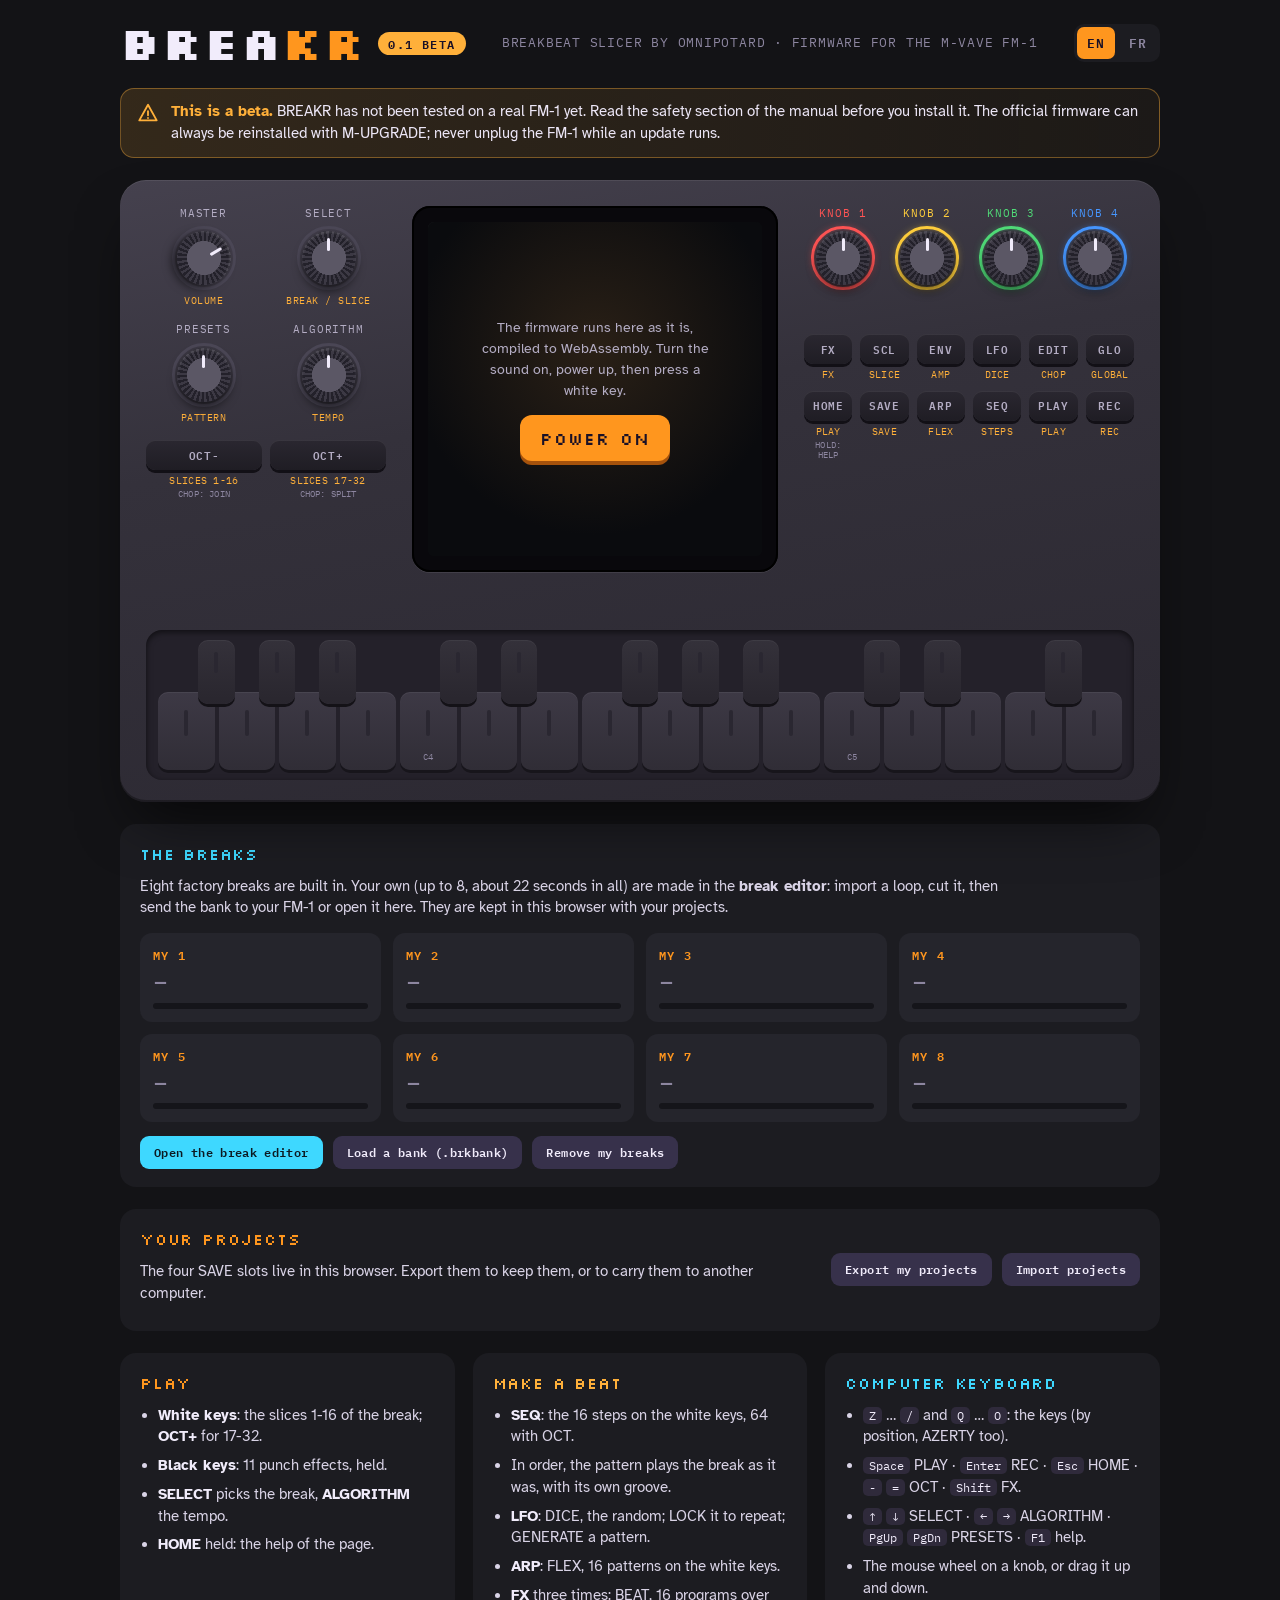
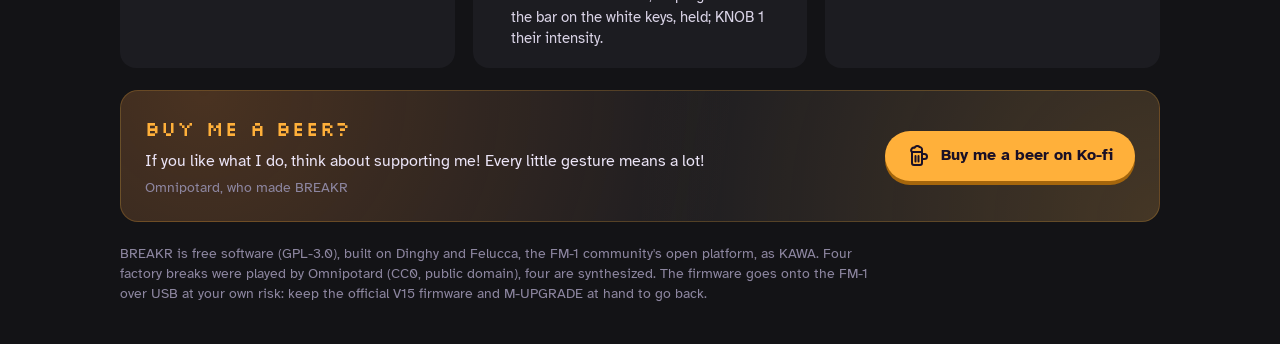
==== emulator/index.html @ f188e691 "FX: a third page, BEAT (K-GLITCH's BEAT bank) in place of WRECK The 16 programs over the bar of K-GL" ====
<!doctype html>
<html lang="en">
<meta charset="utf-8">
<meta name="viewport" content="width=device-width, initial-scale=1">
<title>BREAKR Emulator</title>
<meta name="description" content="BREAKR by Omnipotard: a breakbeat slicer firmware for the M-VAVE FM-1, running in the browser.">
<meta name="theme-color" content="#131316">
<meta name="color-scheme" content="dark">
<link rel="icon" href="data:image/svg+xml,%3Csvg xmlns='http://www.w3.org/2000/svg' viewBox='0 0 32 32'%3E%3Crect width='32' height='32' rx='8' fill='%2334313b'/%3E%3Crect x='5' y='7' width='22' height='12' rx='2' fill='%230a0b0e'/%3E%3Cpath d='M7 13h2l1-4 2 8 1-6 2 4 1-2h2l1-3 2 6 1-3h2' fill='none' stroke='%23ff8a1e' stroke-width='1.6'/%3E%3Ccircle cx='10' cy='25' r='2.4' fill='%23FF5454'/%3E%3Ccircle cx='16' cy='25' r='2.4' fill='%23FFCE3C'/%3E%3Ccircle cx='22' cy='25' r='2.4' fill='%2350DC78'/%3E%3C/svg%3E">
<link rel="preconnect" href="https://fonts.googleapis.com">
<link rel="preconnect" href="https://fonts.gstatic.com" crossorigin>
<link rel="stylesheet" href="https://fonts.googleapis.com/css2?family=Silkscreen:wght@400;700&family=Atkinson+Hyperlegible:wght@400;700&family=IBM+Plex+Mono:wght@500;600&display=swap">
<style>
/* Layout: the FM-1 lies on a dark desk; its panel is laid out as the real one (left knobs, screen,
   right knobs and buttons, the keybed below) and restacks on a phone, the screen first. One dark look.
   Below it: the breaks, the saved projects, the guide, a word from the author. */
:root {
  --desk: #131316;
  --desk-2: #1c1c21;
  --desk-3: #25252c;
  --body: #34313b;
  --body-hi: #45414e;
  --bezel: #09080c;
  --label: #b4adc4;
  --ink: #f1ecfb;
  --muted: #8d86a0;
  --text-2: #d9d3e6;
  --hot: #ff8a1e;
  --amber: #ffb03a;
  --cyan: #3ed8ff;
  --green: #7ef0a8;
  --led-off: #2a2731;
  --k1: #FF5C5C;
  --k2: #FFCC40;
  --k3: #5CE274;
  --k4: #54A4FF;
  --display: "Silkscreen", "Courier New", monospace;
  --text: "Atkinson Hyperlegible", "Segoe UI", system-ui, sans-serif;
  --mono: "IBM Plex Mono", ui-monospace, "SFMono-Regular", Menlo, monospace;
  color-scheme: dark;
}
* { box-sizing: border-box; }
[hidden] { display: none !important; }
html, body { background: var(--desk); color: var(--ink); }
body { margin: 0; font-family: var(--text); font-size: 15px; line-height: 1.5; padding-inline: 16px; padding-block: 20px 40px; overflow-x: hidden; }
.wrap { max-width: 1040px; margin: 0 auto; display: flex; flex-direction: column; gap: 22px; }
.vh { position: absolute !important; width: 1px; height: 1px; padding: 0; margin: -1px; overflow: hidden; clip: rect(0 0 0 0); clip-path: inset(50%); white-space: nowrap; border: 0; }
a { color: var(--cyan); }
a:focus-visible, button:focus-visible, select:focus-visible { outline: 2px solid var(--cyan); outline-offset: 2px; }

/* ---- the header, the beta */
header.top { display: flex; flex-wrap: wrap; align-items: center; justify-content: space-between; gap: 8px 18px; }
.brand { display: flex; align-items: center; gap: 12px; flex-wrap: wrap; }
h1 { font-family: var(--display); font-weight: 700; font-size: clamp(30px, 6vw, 46px); letter-spacing: 0.04em; margin: 0; line-height: 1; color: var(--ink); }
h1 span { color: var(--hot); }
.beta { font-family: var(--mono); font-weight: 600; font-size: 12px; letter-spacing: 0.12em; line-height: 1; color: #1a1026; background: var(--amber); border-radius: 999px; padding: 6px 10px 5px; white-space: nowrap; }
.tag { font-family: var(--mono); font-size: 13px; color: var(--muted); letter-spacing: 0.06em; text-transform: uppercase; }
.langs { display: flex; gap: 4px; background: var(--desk-2); border-radius: 10px; padding: 3px; }
.langs button { appearance: none; border: 0; background: none; color: var(--muted); font-family: var(--mono); font-weight: 600; font-size: 13px; letter-spacing: 0.08em; padding: 5px 10px; border-radius: 7px; cursor: pointer; }
.langs button[aria-pressed="true"] { background: var(--hot); color: #1a1026; }
.note { display: flex; gap: 12px; align-items: flex-start; margin: 0; padding: 12px 16px; border-radius: 14px; color: #ece6f6; font-size: 14.5px;
  background: linear-gradient(90deg, rgba(255,176,58,.14), rgba(255,176,58,.04)); border: 1px solid rgba(255,176,58,.38); }
.note svg { flex: none; width: 22px; height: 22px; color: var(--amber); margin-top: 1px; }
.note b { color: var(--amber); }

/* ---- the device */
.device {
  position: relative;
  background: linear-gradient(170deg, var(--body-hi), var(--body) 38%, #2b2831);
  border-radius: 26px;
  padding: 26px 26px 22px;
  box-shadow: 0 30px 60px -20px rgba(0,0,0,.7), inset 0 1px 0 rgba(255,255,255,.08), inset 0 -2px 0 rgba(0,0,0,.35);
  display: grid;
  grid-template-columns: 240px minmax(0, 1fr) 330px;
  grid-template-areas: "left screen right" "keys keys keys";
  gap: 22px 26px;
  user-select: none;
  -webkit-user-select: none;
  touch-action: manipulation;
}
.zone-left { grid-area: left; display: flex; flex-direction: column; gap: 16px; }
.zone-screen { grid-area: screen; display: flex; flex-direction: column; align-items: center; gap: 10px; min-width: 0; }
.zone-right { grid-area: right; display: flex; flex-direction: column; gap: 14px; min-width: 0; }
.zone-keys { grid-area: keys; }
.knobs { display: grid; grid-template-columns: repeat(2, minmax(0, 1fr)); gap: 14px 10px; }
.knobs.row { grid-template-columns: repeat(4, minmax(0, 1fr)); gap: 10px 6px; }
.knob { --ring: #4b4756; display: flex; flex-direction: column; align-items: center; gap: 5px; cursor: ns-resize; touch-action: none; min-width: 0; border-radius: 12px; }
.knob .lbl { font-family: var(--mono); font-size: 10.5px; letter-spacing: 0.08em; color: var(--label); text-transform: uppercase; white-space: nowrap; }
.knob .fn { font-family: var(--mono); font-size: 10px; color: var(--amber); letter-spacing: 0.05em; min-height: 1.25em; text-align: center; line-height: 1.25; }
.knob .fn.live { color: var(--ring); min-height: 2.5em; max-width: 100%; white-space: pre-line; overflow-wrap: anywhere; font-weight: 600; }
.ring { width: 64px; height: 64px; border-radius: 50%; display: grid; place-items: center; border: 3px solid var(--ring); transition: box-shadow .15s, border-color .15s; }
.knob.col .ring { box-shadow: 0 0 10px -4px var(--ring), inset 0 0 6px -3px var(--ring); }
.knob.col .lbl { color: var(--ring); }
.knob.hot .ring { box-shadow: 0 0 18px 0 var(--ring), inset 0 0 8px -2px var(--ring); }
.cap {
  --a: 0deg;
  width: 54px; height: 54px; border-radius: 50%;
  background:
    radial-gradient(circle at 50% 50%, #5b5765 0 44%, transparent 45%),
    repeating-conic-gradient(from 0deg, #23212a 0 6deg, #3c3944 6deg 12deg);
  box-shadow: 0 6px 10px rgba(0,0,0,.55), inset 0 2px 2px rgba(255,255,255,.12);
  position: relative;
  transform: rotate(var(--a));
  transition: transform .06s linear;
}
.cap::after { content: ""; position: absolute; left: 50%; top: 7px; width: 3px; height: 13px; margin-left: -1.5px; border-radius: 2px; background: var(--ink); }
.knob:focus-visible { outline: none; }
.knob:focus-visible .ring { outline: 2px solid var(--cyan); outline-offset: 3px; }
.btn:focus-visible, .key:focus-visible { outline: 2px solid var(--cyan); outline-offset: 3px; }

.btns { display: grid; grid-template-columns: repeat(6, minmax(0, 1fr)); gap: 10px 8px; align-items: start; }
.oct { display: grid; grid-template-columns: repeat(2, 1fr); gap: 8px; }
.btn {
  appearance: none; border: 0; cursor: pointer; color: var(--label); border-radius: 9px;
  display: flex; flex-direction: column; align-items: center; gap: 3px; padding: 0; background: none;
  font: inherit; min-width: 0;
}
.btn .face {
  width: 100%; height: 30px; border-radius: 9px;
  background: linear-gradient(180deg, #2a2730, #1f1d24);
  box-shadow: 0 3px 0 #121016, inset 0 1px 0 rgba(255,255,255,.07);
  display: grid; place-items: center;
  font-family: var(--mono); font-weight: 600; font-size: 11px; letter-spacing: 0.06em; color: var(--label);
  transition: transform .04s, box-shadow .04s, background .12s, color .12s;
}
.btn .fn { font-family: var(--mono); font-size: 9.5px; color: var(--amber); letter-spacing: 0.03em; text-align: center; line-height: 1.2; margin-top: 2px; }
.btn .alt { font-family: var(--mono); font-size: 8.5px; color: var(--muted); letter-spacing: 0.02em; text-align: center; line-height: 1.15; }
.btn.on .face { box-shadow: 0 3px 0 #121016, 0 0 14px -2px var(--glow, var(--hot)), inset 0 0 0 1px var(--glow, var(--hot)); color: var(--ink); }
.btn.dim .face { color: #d6d0e3; box-shadow: 0 3px 0 #121016, inset 0 0 0 1px rgba(255,138,30,.28); }
.btn.down .face { transform: translateY(2px); box-shadow: 0 1px 0 #121016; }
.btn[data-id="12"] { --glow: #60ff96; }
.btn[data-id="13"] { --glow: #ff4060; }

.bezel {
  background: var(--bezel); border-radius: 18px; padding: 16px;
  box-shadow: inset 0 0 0 2px #000, 0 1px 0 rgba(255,255,255,.08);
  width: min(100%, 392px);
  position: relative;
}
.glass { position: relative; aspect-ratio: 1; width: 100%; border-radius: 6px; overflow: hidden; background: #0a0b0e; }
.glass canvas { width: 100%; height: 100%; display: block; image-rendering: pixelated; }
.glass::after { content: ""; position: absolute; inset: 0; pointer-events: none;
  background: linear-gradient(135deg, rgba(255,255,255,.07), transparent 40%), repeating-linear-gradient(0deg, rgba(0,0,0,.08) 0 1px, transparent 1px 3px); }
.power {
  position: absolute; inset: 16px; border-radius: 6px; display: grid; place-items: center; align-content: center; gap: 14px;
  background: radial-gradient(circle at 50% 38%, #2a2016, #0a0b0e 70%); text-align: center; padding: 18px;
}
.power p { margin: 0; color: var(--label); font-size: 14px; max-width: 26ch; }
.power button {
  font-family: var(--display); font-size: 17px; letter-spacing: 0.06em; color: #1a1026; background: var(--hot);
  border: 0; border-radius: 12px; padding: 12px 20px; cursor: pointer; box-shadow: 0 4px 0 #a5520c;
}
.power button:active { transform: translateY(2px); box-shadow: 0 2px 0 #a5520c; }
.power button:disabled { opacity: .7; cursor: progress; }
.power .err { color: var(--amber); font-size: 13px; }
.scrinfo { width: min(100%, 392px); display: flex; justify-content: space-between; align-items: center; gap: 10px; font-family: var(--mono); font-size: 12px; letter-spacing: 0.08em; color: var(--muted); min-height: 26px; }
.scrinfo .pg { --acc: var(--hot); color: var(--ink); background: #1f1b27; border-radius: 8px; padding: 3px 10px; border-left: 3px solid var(--acc); font-weight: 600; white-space: nowrap; }
.scrinfo .pg:empty { visibility: hidden; }
.scrinfo .trk { white-space: nowrap; overflow: hidden; text-overflow: ellipsis; }

/* the keybed: 16 white keys, 11 black, F3 to G5 */
.keybed { position: relative; height: 150px; background: #24212a; border-radius: 16px; padding: 10px; box-shadow: inset 0 2px 6px rgba(0,0,0,.6); }
.keys { position: relative; height: 100%; }
.key { position: absolute; bottom: 0; border-radius: 10px; cursor: pointer; touch-action: none; display: flex; justify-content: center; }
.key.w { top: 52px; background: linear-gradient(180deg, #3d3945, #302d36); box-shadow: 0 3px 0 #17151b, inset 0 1px 0 rgba(255,255,255,.06); }
.key.b { top: 0; height: 64px; background: linear-gradient(180deg, #34313a, #29262e); box-shadow: 0 3px 0 #141217, inset 0 1px 0 rgba(255,255,255,.05); z-index: 2; }
.key::before { content: ""; position: absolute; top: 12px; width: 4px; height: 34%; border-radius: 3px; background: var(--led-off); transition: background .08s, box-shadow .08s; }
.key.w::before { top: 18px; }
.key.dim::before { background: #7a4a1e; }
.key.on::before { background: var(--hot); box-shadow: 0 0 10px var(--hot); }
.key.down { filter: brightness(1.25); transform: translateY(2px); }
.key .kn { position: absolute; bottom: 6px; font-family: var(--mono); font-size: 9px; color: var(--muted); }

/* ---- panels: the breaks, the projects */
.panel { background: var(--desk-2); border-radius: 16px; padding: 18px 20px; min-width: 0; }
.panel h2, .guide h2 { font-family: var(--display); font-size: 16px; letter-spacing: 0.05em; margin: 0 0 10px; font-weight: 400; }
.panel p { margin: 0 0 8px; color: var(--text-2); font-size: 14.5px; max-width: 86ch; }
.breaks h2 { color: var(--cyan); }
.slots { list-style: none; margin: 14px 0 0; padding: 0; display: grid; grid-template-columns: repeat(4, minmax(0, 1fr)); gap: 12px; }
.slot { position: relative; background: var(--desk-3); border-radius: 12px; padding: 12px; display: flex; flex-direction: column; gap: 8px; min-width: 0; border: 1px dashed transparent; transition: border-color .12s, background .12s; }
body.dragging .slot { border-color: rgba(62,216,255,.45); }
.slot.over { border-color: var(--cyan); background: #262838; }
.slot .shead { display: flex; justify-content: space-between; align-items: baseline; gap: 8px; }
.slot .sid { font-family: var(--mono); font-weight: 600; font-size: 12px; letter-spacing: 0.1em; color: var(--hot); }
.slot .smeta { font-family: var(--mono); font-size: 11px; color: var(--muted); white-space: nowrap; }
.slot .sname { font-family: var(--display); font-size: 15px; letter-spacing: 0.03em; color: var(--ink); overflow-wrap: anywhere; min-height: 1.5em; line-height: 1.5; }
.slot.empty .sname { color: var(--muted); }
.slot .sacts { display: grid; gap: 6px; }
.sbtn { appearance: none; border: 0; cursor: pointer; font: 600 12px/1.25 var(--mono); letter-spacing: 0.03em; color: var(--ink); background: #37314b; border-radius: 9px; padding: 8px 10px; text-align: center; display: block; width: 100%; transition: background .12s; }
.sbtn:hover { background: #443d5d; }
.sbtn.hot { background: var(--cyan); color: #0c1a22; }
.sbtn.hot:hover { background: #6fe3ff; }
.sbtn:disabled { opacity: .42; cursor: default; background: #37314b; color: var(--ink); }
label.sbtn:focus-within { outline: 2px solid var(--cyan); outline-offset: 2px; }
.slot progress { width: 100%; height: 6px; appearance: none; -webkit-appearance: none; border: 0; border-radius: 3px; background: #15111d; overflow: hidden; }
.slot progress::-webkit-progress-bar { background: #15111d; border-radius: 3px; }
.slot progress::-webkit-progress-value { background: var(--cyan); border-radius: 3px; }
.slot progress::-moz-progress-bar { background: var(--cyan); border-radius: 3px; }
.slot .smsg { font-size: 12.5px; color: #cfc8dc; line-height: 1.35; }
.slot .smsg:empty { display: none; }
.smsg.err, .pmsg.err { color: var(--amber); }
.smsg.ok, .pmsg.ok { color: var(--green); }
.midi-pick { margin-top: 12px; display: flex; flex-wrap: wrap; gap: 10px 16px; align-items: end; }
.midi-pick label { display: flex; flex-direction: column; gap: 4px; font-size: 12.5px; color: var(--label); min-width: 0; max-width: 100%; }
select { font: 13px var(--mono); background: var(--desk-3); color: var(--ink); border: 1px solid #4a4458; border-radius: 8px; padding: 6px 8px; max-width: 100%; }
.projects h2 { color: var(--hot); }
.proj { display: flex; flex-wrap: wrap; gap: 12px 22px; align-items: center; justify-content: space-between; }
.proj > div:first-child { flex: 1 1 380px; min-width: 0; }
.proj .acts { display: flex; gap: 10px; flex-wrap: wrap; }
.proj .sbtn { width: auto; padding: 9px 14px; }
.pmsg { font-size: 13px; color: var(--muted); margin: 6px 0 0; }
.pmsg:empty { display: none; }

/* ---- the guide */
.guide { display: grid; grid-template-columns: repeat(3, minmax(0, 1fr)); gap: 18px; }
.guide section { background: var(--desk-2); border-radius: 16px; padding: 18px 20px; min-width: 0; }
.guide h2 { color: var(--hot); }
.guide section:nth-child(2) h2 { color: var(--amber); }
.guide section:nth-child(3) h2 { color: var(--cyan); }
.guide li { color: var(--text-2); font-size: 14.5px; }
.guide ul { margin: 0; padding-left: 18px; display: grid; gap: 7px; }
.guide b { color: var(--ink); }
kbd { font-family: var(--mono); font-size: 12px; background: #2f2a3b; border-radius: 5px; padding: 1px 6px; color: var(--ink); white-space: nowrap; }
.k1 { color: var(--k1); } .k2 { color: var(--k2); } .k3 { color: var(--k3); } .k4 { color: var(--k4); }

/* ---- a word from the author */
.donate {
  border-radius: 18px; padding: 22px 24px; display: flex; flex-wrap: wrap; align-items: center; justify-content: space-between; gap: 16px 28px;
  background: radial-gradient(circle at 8% 0%, rgba(255,138,30,.20), transparent 55%), radial-gradient(circle at 100% 100%, rgba(255,176,58,.18), transparent 50%), var(--desk-2);
  border: 1px solid rgba(255,176,58,.22);
}
.donate > div { flex: 1 1 320px; min-width: 0; }
.donate h2 { font-family: var(--display); font-weight: 400; font-size: 20px; letter-spacing: 0.04em; margin: 0 0 6px; color: var(--amber); }
.donate p { margin: 0; color: #ebe4f6; font-size: 15.5px; max-width: 56ch; }
.donate .sig { color: var(--muted); font-size: 13.5px; margin-top: 6px; }
.kofi { display: inline-flex; align-items: center; gap: 10px; background: var(--amber); color: #1a1026; font: 700 15.5px/1.2 var(--text); text-decoration: none; padding: 13px 22px; border-radius: 999px; box-shadow: 0 4px 0 #a5660c; transition: filter .12s; }
.kofi:hover { filter: brightness(1.07); }
.kofi:active { transform: translateY(2px); box-shadow: 0 2px 0 #a5660c; }
.kofi:focus-visible { outline: 2px solid var(--cyan); outline-offset: 4px; }
.kofi svg { width: 24px; height: 24px; flex: none; }
.foot { color: var(--muted); font-size: 13.5px; max-width: 86ch; margin: 0; }

@media (max-width: 940px) {
  .device { grid-template-columns: minmax(0, 1fr) minmax(0, 1fr); grid-template-areas: "screen screen" "right right" "left left" "keys keys"; padding: 18px; }
  .zone-left { display: grid; grid-template-columns: minmax(0, 2fr) minmax(0, 1fr); align-items: end; gap: 14px; }
  .zone-left .knobs { grid-template-columns: repeat(4, minmax(0, 1fr)); }
  .guide { grid-template-columns: minmax(0, 1fr); }
  .slots { grid-template-columns: repeat(2, minmax(0, 1fr)); }
}
@media (max-width: 520px) {
  body { padding-block: 14px 32px; }
  .device { padding: 14px; border-radius: 20px; gap: 16px; }
  .ring { width: 52px; height: 52px; }
  .cap { width: 42px; height: 42px; }
  .cap::after { top: 5px; height: 10px; }
  .knob .lbl { font-size: 9.5px; letter-spacing: 0.04em; }
  .knob .fn { font-size: 9.5px; }
  .btns { gap: 8px 5px; }
  .btn .face { font-size: 10px; height: 28px; }
  .btn .fn { font-size: 8.5px; letter-spacing: 0; }
  .btn .alt { font-size: 8px; letter-spacing: 0; }
  .zone-left { grid-template-columns: minmax(0, 1fr); }
  .keybed { height: 128px; padding: 6px; }
  .key.w { top: 44px; }
  .key.b { height: 54px; }
  .key .kn { display: none; }
  .panel, .guide section { padding: 16px; }
  .slots { gap: 10px; }
  .slot { padding: 10px; }
  .donate { padding: 18px; }
}
@media (prefers-reduced-motion: reduce) { .cap, .btn .face, .key::before, .ring, .slot, .sbtn { transition: none; } }
.slots.eight { grid-template-columns: repeat(4, minmax(0, 1fr)); }
.slot .scls { display: flex; gap: 2px; height: 6px; border-radius: 3px; overflow: hidden; background: #15151a; }
.slot .scls i { flex: 1; }
.bacts { display: flex; flex-wrap: wrap; gap: 10px; margin-top: 14px; }
.bacts .sbtn { width: auto; padding: 9px 14px; }
.bacts a.sbtn { text-decoration: none; }
</style>
<div class="wrap">
  <header class="top">
    <div class="brand">
      <h1>BREA<span>KR</span></h1>
      <span class="beta" id="beta-badge">0.1 BETA</span>
    </div>
    <div class="tag" data-t="tag"></div>
    <div class="langs" role="group" data-ta="langs" aria-label="Language">
      <button type="button" data-lang="en" lang="en">EN</button><button type="button" data-lang="fr" lang="fr">FR</button>
    </div>
  </header>

  <p class="note" role="note">
    <svg viewBox="0 0 24 24" aria-hidden="true" fill="none" stroke="currentColor" stroke-width="2" stroke-linejoin="round" stroke-linecap="round"><path d="M12 3 2.5 20h19L12 3Z"/><path d="M12 10v4.5"/><path d="M12 17.4v.1"/></svg>
    <span data-t="beta"></span>
  </p>

  <div class="device" id="device" data-page="-1">
    <div class="zone-left">
      <div class="knobs" id="knobs-left"></div>
      <div class="oct" id="oct"></div>
    </div>
    <div class="zone-screen">
      <div class="bezel">
        <div class="glass"><canvas id="screen" width="240" height="240" role="img" data-ta="screen" aria-label="The FM-1's screen"></canvas></div>
        <div class="power" id="power">
          <p data-t="power"></p>
          <button id="power-btn" type="button" data-t="powerBtn"></button>
          <div class="err" id="power-err" role="alert" hidden></div>
        </div>
      </div>
      <div class="scrinfo" aria-live="polite"><span class="pg" id="pg-name"></span><span class="trk" id="brk-name"></span></div>
    </div>
    <div class="zone-right">
      <div class="knobs row" id="knobs-right"></div>
      <div class="btns" id="btns"></div>
    </div>
    <div class="zone-keys"><div class="keybed"><div class="keys" id="keys"></div></div></div>
  </div>

  <section class="panel breaks" id="breaks" aria-labelledby="brk-h">
    <h2 id="brk-h" data-t="b.h"></h2>
    <p data-t="b.how"></p>
    <ol class="slots eight" id="slots"></ol>
    <p class="pmsg" id="bank-msg" role="status"></p>
    <div class="bacts">
      <a class="sbtn hot" href="../editor/" data-t="b.editor"></a>
      <label class="sbtn"><span data-t="b.load"></span><input type="file" class="vh" id="bank-file" accept=".brkbank,application/octet-stream"></label>
      <button type="button" class="sbtn" id="bank-erase" data-t="b.erase"></button>
    </div>
  </section>

  <section class="panel projects" aria-labelledby="prj-h">
    <div class="proj">
      <div>
        <h2 id="prj-h" data-t="p.h"></h2>
        <p data-t="p.how"></p>
        <p class="pmsg" id="prj-msg" role="status"></p>
      </div>
      <div class="acts">
        <button type="button" class="sbtn" id="prj-export" data-t="p.exp"></button>
        <label class="sbtn"><span data-t="p.imp"></span><input type="file" class="vh" id="prj-import" accept=".breakr,application/octet-stream"></label>
      </div>
    </div>
  </section>

  <div class="guide">
    <section><h2 data-t="g1"></h2><ul data-t="g1l"></ul></section>
    <section><h2 data-t="g2"></h2><ul data-t="g2l"></ul></section>
    <section><h2 data-t="g3"></h2><ul data-t="g3l"></ul></section>
  </div>

  <section class="donate" aria-labelledby="don-h">
    <div>
      <h2 id="don-h" data-t="d.h"></h2>
      <p data-t="d.p"></p>
      <p class="sig" data-t="d.sig"></p>
    </div>
    <a class="kofi" href="https://ko-fi.com/omnipotard" target="_blank" rel="noopener">
      <svg viewBox="0 0 24 24" aria-hidden="true" fill="none" stroke="currentColor" stroke-width="2" stroke-linejoin="round" stroke-linecap="round"><path d="M5 8h10v11a2 2 0 0 1-2 2H7a2 2 0 0 1-2-2V8Z"/><path d="M15 10h2.5a2.5 2.5 0 0 1 0 5H15"/><path d="M5 8a2.5 2.5 0 0 1 2.5-4.2A3 3 0 0 1 12.6 3a2.6 2.6 0 0 1 2.4 3.1V8"/><path d="M8.5 12v5.5M11.5 12v5.5"/></svg>
      <span data-t="d.btn"></span><span class="vh" data-t="d.new"></span>
    </a>
  </section>
  <p class="foot" data-t="foot"></p>
</div>

<script>
(() => {
  "use strict";
  const WASM_B64 = "AGFzbQEAAAABVw1gA39/fwF/YAAAYAF/AX9gAX8AYAJ/fwBgA39/fwBgBn9/f39/fwBgBH9/f38AYAABf2AHf39/f39/fwBgAn9/AX9gCX9/f39/f39/fwBgBX9/f39/AAM4NwABAQICAQEBAwIEAwUGAgcBCAkDCgMEBAMFAwgICAgIAgQHBgUECAgIAQgCCgUIAQsADAwHBwwEBQFwAQEBBQMBAEAGCQF/[base64]//AzsBhrm4gABBAEH/AToA6Li4gABBAEH/AToAibm4gABBAEH/AToA6ri4gABBAEH//wM7AIu5uIAAQQBB/wE6AO24uIAAQQBB/wE6AI65uIAAQQBB/wE6AO+4uIAAQQBB/wE6AJC5uIAAQQBB/wE6APG4uIAAQQBB//8DOwGSubiAAEEAQf8BOgD0uLiAAEEAQYz+t/AANgD1uLiAAEEAQf+TfDYAlbm4gABBAEH/HzsA+bi4gABBAEGK/[base64]/[base64]/[base64]//[base64]//[base64]//[base64]/[base64]/cyEBCyABIAtHDQBBACgC0PCbgAAhDAJAAkAgCg0AQQAhAQwBCyAHQQFxIQQCQAJAIAkgCHIgBnIgB3IiAUEBRw0AQX8hAkHAkJyAACEBDAELIAEgBGshA0F/[base64]/iH1qQb/HfUkNACAAKAIUIg5BgAJJDQAgACgCHCIEIAAoAhgiD2ogCksNACAEIA5B+ANqQfkDbkEIdEkNACAALQApIhBBIEsNACADQcQBbCIRQai8roAAaiABNgIAIBFBpLyugABqIA42AgAgEUGwvK6AAGogAC0AKCIDQQEgA0F/akH/AXFBCEkbIgQ6AAACQCAAKAIgIgNB8HxqQakUSQ0AIAFB//[base64]/AXFPDQAgCSgCACAIQbQMaigCAEsNACATIAE6AAAgASEUCyADQQRqIQMgAUEfRw0AC0EAIQEgFUEANgIAAkADQCAAIAFqIgQtAAAiA0UNASAHIAFqIgZB1A1qIANBYGogAyADQZ9/akH/AXFBGkkbOgAAAkAgAUEORw0AQQ8hAQwCCwJAIARBAWotAAAiA0UNACAGQdUNaiADQWBqIAMgA0Gff2pB/wFxQRpJGzoAACABQQJqIQEMAQsLIAFBAWohAQsgESABakHUva6AAGpBADoAAEEAIA1BAWo2AuS9uIAAIBIgD0HAkJyAAGo2AgALIAdBxAFqIQcgAkHgAWohAiANQQFqIg0gBUcNAAsLQQAgDCALczYCsN+rgAALIABB4AFqJICAgIAAC+4BAQR/QQAhAQJAIABBA0sNACAAQYDgAGwiAEHA8JiAAGoiAigCAEHCpK2aBUcNACAAQcTwmIAAaigCAEHkzgBHDQAgAEHI8JiAAGooAgAhA0F/IQFBECEAA0AgASACIABqIgQtAABzIgFBBHYgAUEPcUECdEHwn5CAAGooAgBzIgFBBHYgAUEPcUECdEHwn5CAAGooAgBzIARBAWotAABzIgFBBHYgAUEPcUECdEHwn5CAAGooAgBzIgFBBHYgAUEPcUECdEHwn5CAAGooAgBzIQEgAEECaiIAQfTOAEcNAAsgAyABc0F/RiEBCyABC88XAQl/[base64]/AXFB7wFLDQBBAEEQOgDfkKuAAAtBAEEALQDgkKuAAEEBcToA4JCrgABBAEEALQDhkKuAAEEBcToA4ZCrgAACQEEALQDikKuAAEG0f2pB/[base64]/ZCrgAALAkBBAC0A/pCrgABB5QBJDQBBAEEyOgD+kKuAAAsCQEEALQD/[base64]/f2pB/[base64]/[base64]/[base64]/AXFB4AFLDQAgA0EQOgAACwJAIAFB4sGrgABqIgMtAABBdWpB/[base64]/[base64]/AXFBzgFLDQAgCUEAOgAACwJAIAVB3TJqIgUtAABBEEkNACAFQQw6AAALIAFBBGohASAEQQFqIQQgCEF/[base64]/cqrgABBAEGQCjsA6cyrgABBAEGQCjsA1c6rgABBAEEALQD0va6AADoAz8OrgABBAEEALQC4v66AADoAu8WrgABBAEEALQD8wK6AADoAp8ergABBAEEALQDAwq6AADoAk8mrgABBAEEALQCExK6AADoA/[base64]/[base64]/OqRgAAhA0EAQQA2AvzqkYAAQQAoAvjqkYAAIQRBAEEANgL46pGAAEEAKAL06pGAACEFQQBBADYC9OqRgABBACgC7OqRgABB////P3EhBgJAAkBBAC0A/Lm4gAANAAJAAkAgBCAFcg0AQQAoAqS5uIAAIQJBACgC6OqRgAAgAmtBwQxJDQELQQBBAToA/[base64]/[base64]/[base64]/[base64]/TQ0AIBIhCwwEC0EBIQpBACACQQFqNgLspa6AACACQQJ0QfwBcSICQfOlroAAakEAOgAAIAJB8qWugABqIA06AAAgAkHxpa6AAGogEUF/ajoAACACQfClroAAakEBOgAAIBIhCwwDCwJAAkBBAC0A8JCrgAANAEH/[base64]/Sw0AQQAgEUEBajYC7KWugAAgEUECdEH8AXEiEUHzpa6AAGpBADoAACARQfKlroAAaiANOgAAIBFB8aWugABqIAI6AAAgEUHwpa6AAGpBAToAAAsCQAJAIAggDnENACAOIAVxRQ0BIA4gBnENAQsCQCANQYC5uIAAaiwAACICQQBIDQBBAEEAKAKch6+AAEF+IAJB/[base64]/cUEGbGpBADoAAAtB/wEhC0EAQf8BOgDJypGAAAwBCwJAIAJBBkcNAEEALQDwkKuAAEH/AXFBAUcNAEEAKAK4yZGAACASRw0BQQBB/wE2ArjJkYAADAELIAJBCUcNACAMIBJHDQBB/wEhDEEAQf8BNgLMypGAAEEALQDcwauAAEEBSw0AQQBBADoA3MGrgAALIA1BwLq4gABqIgItAABFDQACQEEAKALspa6AACIRQQAoAuilroAAa0E/[base64]/Sw0AQQAgAkEBajYC7KWugAAgAkE/cUECdEHwpa6AAGpBBjYCAAtBACECQQBBADYCnIevgABBAEH/[base64]/3wBxIQQLIABBkANqQXxqIQggAEGQA2pBf2ohBSAAQX9qIQtBASENA0ACQCAEIA1BgJ+QgABqLQAAdkEBcUUNAAJAIA1BCUcNAEEALQDZ75iAAEH/[base64]/[base64]/Sw0AQQAgAkEBajYC7KWugAAgAkE/[base64]/[base64]/[base64]/[base64]/[base64]/AXFBEUkNAEEAQQE6AIa6uIAAC0EAKAKA65GAACECQQBBADYCgOuRgAACQCACRQ0AAkACQAJAAkACQEEALQDZ75iAAEF/[base64]/AXEhAgtBAEEBIA0gAiANIAJIGyANQQFIGzoAyMqRgAAMBAtBACENQQAtAOi5uIAAIRECQEEALQDdwauAACIQQQAgEEEQSRtBhANsQY2Uq4AAai0AACIQQQ9LDQAgEEEAIBBBxAFsQaC8roAAaigCABshDQsgAiARaiECAkACQCANQcQBbEGgvK6AAGooAgANAEF/IQ0MAQsCQAJAIA1B7AFsQeXBq4AAai0AACIRRQ0AIBFBICARQSBJGyENDAELIA1BxAFsQbG8roAAai0AACENCyANQf8BcUF/[base64]/[base64]/[base64]/AXEgE0GovK6AAGooAgBByAFuIA1BAiANIA1BH3UiEHMgEGsiEEEBSyAQQQNLG3RsEIyAgIAADAsLIBEgB0H/[base64]/[base64]/wFxakGow6uAAGoiESANIBEtAAAiEUEMIBEbaiINQQ8gDUEPSBsiDUEBIA1BAUobOgAADAgLAkACQAJAIAIOAwABAgoLAkAgEg0AAkAgE0GxvK6AAGotAAAiCkUNACAKQQFxIQxBACESAkAgCkEBRg0AIApB/[base64]/[base64]/[base64]/wEgDUH/[base64]/wAgDUH/[base64]/[base64]/[base64]/[base64]/aiIRDQALCyAAQf8BNgKQA0EAIQwgAEEANgIAIA9BBEkNAUEYIA5B/wFxIg1BASANQQFLGyINQQogDUEKSRtBAXRrIQQgAEGgA2ohA0EDIRBBASEGQQIhDQNAIA0hESAQIQ0CQCAEIBFBgOCtgABqLQAAIg5LDQAgDiARQf/frYAAai0AAEkNACAOIA1BgOCtgABqLQAASQ0AIBFBgOCrgABqLQAAQTxqIAJJDQACQAJAIBEgDGsgBU8NACAGQQJJDQIgAEGQA2ogBkF/[base64]/IRAgCyECA0ACQAJAIAJB+QNuIhEgEEcNACAQQYd8bCESDAELIAggEUEIdGpBkL+4gAAgEUGHfGwiEiAHakEAEI+AgIAAIBEhEAsgDSASIAJqQQF0QZC/uIAAai4BACIRIBFBH3UiEXMgEWsiESANIBFLGyENIA4gAkEBaiICRw0AC0F/[base64]/p+sgABqLQAAIg4gESAOSBshESAQQYACSQ0AIBEgAkH9n6yAAGotAAAiDiARIA5IGyERCyACQYCgrIAAai0AAEEAIBEgEUH/[base64]/[base64]/[base64]/[base64]/[base64]/ybiAAEEAQQJBASANQcAAcRs6AL3JuIAAQQBBAkEBIA1BIHEbOgC7ybiAAEEAQQJBASANQRBxGzoAuMm4gABBAEECQQEgDUEIcRs6ALbJuIAAQQBBAkEBIA1BBHEbOgCzybiAAEEAQQJBASANQQJxGzoAscm4gABBAEECQQEgDUEBcRs6AK/[base64]/[base64]/[base64]/[base64]/[base64]/MDAQZ/I4CAgIAAQRBrIQECQEEALQDZ75iAACAARw0AIABBqbq4gABqIgIgAi0AAEEBaiAAQdCfkIAAai0AAHA6AAALQQAgADoA2e+YgAACQAJAIABB/wFxQQdHDQBBAC0AsLq4gABB/[base64]/AToAycqRgABBAEEAOgDburiAAEEAQQA2AqS6uIAAC6kGAQd/QX8hAQJAIABBA0sNAEF/IQJBnLF/[base64]/[base64]/CYgABqIgEgAS0AACADQRh2cToAACAEQczwmIAAakEAOgAAIARBzfCYgABqQQA6AAAgBEHO8JiAAGpBADoAACAEQc/[base64]/wFxIQILIAFB7AFsQePBq4AAai0AACIDIAFBxAFsQbC8roAAai0AACIEQQEgBEEBSxsgAxtBBHQhBUEAIQMDQCAAIANqIgRCADcAACAEQQhqQQA2AAAgA0EMaiIDQYADRw0ACyAAQQA6AIIDIAAgAToAgQMgACAFQcAAIAVBwABJGyIGOgCAAwJAIAJFDQAgBkF/[base64]/wBIGyIBQYF/[base64]/[base64]/[base64]/[base64]/Sw0AIAAgAkEDcUEYbGoiEiAPOgAAIBJBAWpBADYAAAsCQCAHQQJqQT9LDQAgACACQQNxQRhsaiISQQ1qQYAINgAAIBJBDGogDzoAAAtBACAJQQ10IAlzIglBEXYgCXMiCUEFdCAJcyIJNgKoubiAACAJQeQAcCAETw0AIAFBAiANELGAgIAAIQkgB0EDakE/[base64]/[base64]/Sw0AIAJBDWpBADYAACACQQxqIANBAWo6AAALIABBAmoiAEEOSQ0AC0EAQQAoAqi5uIAAIgBBDXQgAHMiAEERdiAAcyIAQQV0IABzIgA2Aqi5uIAAAkAgAEHkAHAgBU8NACABQQIgDRCxgICAACEAIAlBD3IiCEE/[base64]/Sw0AIABByQBqQYAENgAAIABByABqIAo6AAALQQBBACgCqLm4gAAiCUENdCAJcyIJQRF2IAlzIglBBXQgCXMiCTYCqLm4gAACQCAJQeQAcCAQTw0AIAFBASAMELGAgIAAIQkgCEEHakE/Sw0AIABBK2pBADYAACAAQSpqIAlBAWo6AAALQQBBACgCqLm4gAAiCUENdCAJcyIJQRF2IAlzIglBBXQgCXMiCTYCqLm4gAACQCAJQeQAcCACTw0AIAFBAyALELGAgIAAIQkgCEECakE/Sw0AIABBDWpBADYAACAAQQxqIAlBAWo6AAALQQBBACgCqLm4gAAiCUENdCAJcyIJQRF2IAlzIglBBXQgCXMiCTYCqLm4gAACQCAJQeQAcCACTw0AIAFBAyALELGAgIAAIQkgCEEGakE/[base64]/[base64]/Sw0AIAAgDzoAACAAQQFqQYAENgAACwJAIANBBGoiA0E/Sw0AIABBGWpBgAQ2AAAgAEEYaiAHOgAACwJAIANBBmoiA0E/SyIJDQAgAEE9akEANgAAIABBPGogDzoAAAsCQCADQQJqIgNBP0sNACAAQckAakGABDYAACAAQcgAaiAHOgAACyABQQMgCxCxgICAACEKAkAgA0F2aiIDQT9LDQAgAEENakEANgAAIABBDGogCkEBajoAAAsgAUEDIAsQsYCAgAAhCgJAIANBBGoiA0E/[base64]/[base64]/[base64]/[base64]/[base64]/wFxIQggBUH/[base64]/AXEiAEHYACAAQdgASRshCCABQQJqIQkgBcEhBUEBIQQDQCAJIAcgBEF/akEBdmotAAAiAEEPcSAAQQR2IARBAXEbIgBBHXRBH3UgCEEBdEHQvoCAAGouAQAiCnEgCkEDdWogAEEedEEfdSAKQQF1cWpBACAAQQFxayAKQQJ1cWoiCkEAIAprIABBCEkbIAVqIgVBgIB+IAVBgIB+ShsiBUH//wEgBUH//[base64]/[base64]/[base64]//[base64]/AXEiBUFgakE/IAUgB0Ggf2pB/[base64]/aiIFDQALIAhBAWohBgsCQCADQQNJDQAgAEEwakF8aiEDA0AgAyAGaiIIQQNqLQAAIQUgB0EBaiAIQQJqLQAAOgAAIAdBAmogCEEBai0AADoAACAHIAU6AAAgB0EDaiAILQAAOgAAIAdBBGohByAGQXxqIgYNAAsLIAdBADoAAAJAQQAoArzJkYAAQQ9LDQAgAEF/[base64]//8DcRCzgICAAEEAIQYCQCAQQcQBbCIIQdS9roAAai0AACIFRQ0AQakBIBJrIQQgCEHVva6AAGohDkEAIQhBACEDA0ACQCADIAVB/wFxIgZBYGpBPyAGIAVBoH9qQf8BcUHAAUkbIAZBn39qQRpJG0Gwu5CAAGotAABqIgMgBEwNACAIIQYMAgsgAEEwaiAIaiAFOgAAIAhBAWohBiAIQRVLDQEgDiAIaiEFIAYhCCAFLQAAIgVB/[base64]/[base64]/t4DIQMMAQtBAC0A2u+YgABBA3RBtqCQgABqLwEAIQMLAkACQCAALQAAIgcNAEHcASEHDAELIABBAXIhCEEAIQYDQCAGIAdB/wFxIgVBYGpBPyAFIAdBoH9qQf8BcUHAAUkbIAVBn39qQRpJG0GA3ZCAAGotAABqIQYgCC0AACEHIAhBAWohCCAHDQALQdwBIAZrIQcLQdDckIAAIAdBBSAAIANB//8DcRCzgICAAAJAAkBBACgCyLuugABFDQBB5/MDIQcCQEEAKALo6pGAAEGsAm5BAXENAEGi8QFB53NBACgCwLuugAAbIQcLQeYBQQxBBSAHQf//[base64]/[base64]/[base64]/[base64]/wFxIQILQQAtAIa6uIAAIQhBACgCzMm4gAAhB0EAKAKgh6+AACEVAkAgB0H2fmpBv39JDQBBEEEAIAgbIQEgEkHsAWwiFEHlwauAAGohFiAAQXxqIQ8gAEF/[base64]/cUEubEHsCWpBA3ZB4AdxciEFQf7eAyEKCyAIIAdBG0EQIAVB//[base64]/[base64]/AXEiBUFgakE/IAUgB0Ggf2pB/wFxQcABSRsgBUGff2pBGkkbQbC7kIAAai0AAGohBiAILQAAIQcgCEEBaiEIIAcNAAsLQdCgkIAAIAkgBmsgDiADIARB//[base64]//A3EQsoCAgAAgB0EDciEPIAhBEmohDQJAAkAgA0ECdEGwjpGAAGooAgAiBC0AACIHDQBBACEHDAELIARBAWohCEEAIQYDQCAGIAdB/[base64]//[base64]/[base64]/[base64]/LSAgABBibWAgAAgBUH/[base64]/akH/AXFBwAFJGyAFQZ9/akEaSRtBsLuQgABqLQAAaiEGIAgtAAAhByAIQQFqIQggBw0ACwtB0KCQgABB7AEgBmtBHSAAQfWpAhCzgICAAAsgEUGMkauAAGohGyABQewBbCIcQeXBq4AAaiEdIABBMGpBfGohAiAAQTBqQX9qIR4gAEEwakF/[base64]/SiAHIAhGcSEIIAZBAEcgByAaRnEhDwJAAkAgGyAHQT9xQQZsaiIZLQAAIgdFDQAgB0F/akEPcUEBdEGwu5CAAGovAQAiBUELdkHIAUHGACAPGyIHbEGAAiAHayIGQQNsakEDdEGA8ANxIAVBH3EgB2wgBkECdGpBCHZyIAVBBXZBP3EgB2wgBkEGbGpBA3ZB4B9xciEHDAELQabCAEHEMSAPGyEHCyAYQQdxQTpsISEgBCADQRtBNCAHQf//[base64]/aiEIIAYgB0EBaiIHRw0ACyAFIAdrIQYgACAHaiEHCwJAIAVBf2pBA0kNAANAIAdBA2ogAiAGaiIILQAAOgAAIAcgCEEDai0AADoAACAHQQFqIAhBAmotAAA6AAAgB0ECaiAIQQFqLQAAOgAAIAdBBGohByAGQXxqIgYNAAsLQQAhCCAHQQA6AABBwRBB/l4gDxshAyARQTZqISMgEEERaiEkAkAgAC0AACIHRQ0AQQAhBiAWIQgDQCAGIAdB/wFxIgVBYGpBPyAFIAdBoH9qQf8BcUHAAUkbIAVBn39qQRpJG0GA3ZCAAGotAABqIQYgCC0AACEHIAhBAWohCCAHDQALQQAgBkEBdmshCAtB0NyQgAAgCCAkaiAjIAAgA0H//[base64]/akH/AXFBwAFJGyAFQZ9/akEaSRtBsLuQgABqLQAAaiEGIAgtAAAhByAIQQFqIQggBw0AC0EAIAZBAXZrIQcLQdCgkIAAIAcgJGogDiADIARB//[base64]/[base64]/wFxIgVBYGpBPyAFIAdBoH9qQf8BcUHAAUkbIAVBn39qQRpJG0Gwu5CAAGotAABqIQYgCC0AACEHIAhBAWohCCAHDQALQQAgBkEBdmshCAtB0KCQgAAgCCAkaiADIAAgBEH//[base64]/[base64]/cSENIAdBADoAACAAQX9qIQcDQCAHQQFqIgctAAANAAsgBkEBakH/AXEhCEEAIQVBASEDAkADQCADIQQgAEEwaiAFaiAIIAhBCm4iDkEKbGtBMHI6AAAgBUEBaiEGIAhBCkkNASAEQQFqIQMgBUEKSSEPIA4hCCAGIQUgDw0ACwsgBkF/aiEOAkAgBkEDcUUNAEEAIQhBACAEQQNxayEFIABBMGogBmohAwNAIAcgCEF/[base64]/wFxQQtwQQJ0QeCNkYAAaigCACEHC0HQoJCAAEHQAEGrASAHIAhB//[base64]/[base64]/[base64]/[base64]/aiEDIAQgBUEBaiIFRw0ACyAHIAVrIQcgACAFaiEFCwJAIAZBA0kNACAAQTBqQXxqIQMDQCAFQQNqIAMgB2oiBi0AADoAACAFIAZBA2otAAA6AAAgBUEBaiAGQQJqLQAAOgAAIAVBAmogBkEBai0AADoAACAFQQRqIQUgB0F8aiIHDQALCyAFQQA6AAAgAEF/aiEHA0AgB0EBaiIHLQAADQALIAdBLjsAACAAQX9qIQcDQCAHQQFqIgctAAANAAsgB0EBakEAOgAAIAcgD0HkAG5BCnBBMHI6AAAgAEEEciEHA0AgB0F8aiEFIAdBAWoiBiEHIAUtAAANAAsgBkF/akEgOwAAIAZBe2pBoKaBgQI2AAAgAEF/[base64]/[base64]/aiEGIAMgCEEBaiIIRw0ACyAHIAhrIQcgACAIaiIIQX9qIQYLAkAgBUEDSQ0AIABBMGpBfGohBgNAIAhBA2ogBiAHaiIFLQAAOgAAIAggBUEDai0AADoAACAIQQFqIAVBAmotAAA6AAAgCEECaiAFQQFqLQAAOgAAIAhBBGohCCAHQXxqIgcNAAsgCEF/[base64]/akH/AXFBwAFJGyAGQZ9/akEaSRtBgN2QgABqLQAAaiEDIAUtAAAhByAFQQFqIQUgBw0ACwsgDUHsAWwhB0HQ3JCAAEHsASADa0GCASAAIARB//8DcRCzgICAAEHQ3JCAAEEGQZYBIA1BxAFsIgVB1L2ugABqQf7eAxCzgICAACAAQQA6AAACQCAFQaC8roAAaigCAEUNAAJAAkAgDUHsAWxB5cGrgABqLQAAIghFDQAgCEEgIAhBIEkbIQgMAQsgDUHEAWxBsbyugABqLQAAIQgLIAhB/[base64]/wFxGyIGLQAAIgVFDQAgBkEBaiEGQX8hCANAIAcgCGogBToAACAGIAhqIQUgCEEBaiIDIQggBUEBai0AACIFDQALIAcgA2ohCAtBACEGIAhBADoAAAJAAkAgAC0AACIHDQBB7AEhBwwBCyAAQQFyIQgDQCAGIAdB/wFxIgVBYGpBPyAFIAdBoH9qQf8BcUHAAUkbIAVBn39qQRpJG0Gwu5CAAGotAABqIQYgCC0AACEHIAhBAWohCCAHDQALQewBIAZrIQcLQdCgkIAAIAdBmQEgAEH1qQIQs4CAgABBAC0AwMqRgAAhBwJAAkACQAJAIA4tAABBf2oOAgEAAgtB5ouAgABBmJaAgAAgB0H/AXEbIQcMAgtBio6AgABBkZGAgAAgB0H/AXEbIQcMAQtB8I2AgABB95CAgAAgB0H/[base64]/akH/AXFBwAFJGyAFQZ9/akEaSRtBsLuQgABqLQAAaiEGIAgtAAAhByAIQQFqIQggBw0AC0HsASAGayEHC0HQoJCAACAHQawBIAMgBEH//[base64]/[base64]/[base64]/aiIIDQALCyALDQAgDyAHayEIIAMgB0EBdGohBwNAIAdC/t77++7vu79vNwEAIAdBCGpC/[base64]/[base64]/wFxTw0AAkACQCAVQR5LDQAgEUHsAWxB6MGrgABqIBFBxAFsQbS8roAAaiAEGyANQQJ0aigCACIPQQAgDyADSRshDwwBC0EAIQ8gFUEfRw0BCyAPQQR2IAUgDyARQewBbEHowauAAGogEUHEAWxBtLyugABqIAQbIBVBAnRqKAIAIgRBACAEIANJG0sbIQULIAZB/QAgBUHoAWwgB24gCGsiB0ECIAdBAkobQQFqQSJB/[base64]/aiEEAkAgBUEDcUUNAEEAIQhBACADQQNxayEGIABBMGogBWohAwNAIAcgCEF/[base64]/AXEiBUFgakE/IAUgB0Ggf2pB/wFxQcABSRsgBUGff2pBGkkbQbC7kIAAai0AAGohBiAILQAAIQcgCEEBaiEIIAcNAAtB7AEgBmshBwtB0KCQgAAgB0GmASADIARB//[base64]/[base64]/[base64]//[base64]/[base64]/[base64]/wFxIgdBIEkNACAHQZ9/akEaSQ0AIAdBOksNACAHQYF/akEgSw0BC0E/[base64]/AUH4ACAIQQAoArTJkYAARkEBcRshBQsgDyAEQQ1BHkGAAiAFayINQQNsIAUgA0ELdmxqQQN0QYDwA3EgDUECdCAFIANBH3FsakEIdnIgDUEGbCAFIANBBXZBP3FsakEDdkHgH3FyQf//[base64]/[base64]//[base64]/AXEiBUFgakE/IAUgCEGgf2pB/wFxQcABSRsgBUGff2pBGkkbQbC7kIAAai0AAGoiBkEzTQ0AIAchBQwCCyAAIAdqIAg6AAAgB0EBaiEFIAdBFUsNASADIAdqIQggBSEHIAgtAAAiCEH/[base64]/t4DIQdBACgCpIevgABBf2pBD3EgBkYNAQsgCy8BACIHQQt2IAhsQYACIAhrIgZBA2xqQQN0QYDwA3EgB0EfcSAIbCAGQQJ0akEIdnIgB0EFdkE/[base64]/AXEiBUFgakE/IAUgB0Ggf2pB/[base64]/t4DIQxB9akCIQsMAQtBAC0A2u+YgABBA3RBtKCQgABqLwEAIQZBwRAhC0HBECEMCyANQeQASSECIAUgCEE5QSMgBkH//wNxELKAgIAAIA9BIWohESAHQQZqIQlBACEGQQAhBQJAIApBA3QiFUGAw5GAAGooAgAiBy0AACIIRQ0AIAdBAWohBEEAIQdBACEDA0ACQCADIAhB/wFxIgVBYGpBPyAFIAhBoH9qQf8BcUHAAUkbIAVBn39qQRpJG0Gwu5CAAGotAABqIgNBM00NACAHIQUMAgsgACAHaiAIOgAAIAdBAWohBSAHQRVLDQEgBCAHaiEIIAUhByAILQAAIghB/wFxDQALCyANQeQAIAIbIQ0gACAFakEAOgAAQdCgkIAAIAkgESAAIAwQs4CAgAAgD0EuaiEMAkAgFUGEw5GAAGooAgAiBy0AACIIRQ0AIAdBAWohBEEAIQdBACEDA0ACQCADIAhB/wFxIgVBYGpBPyAFIAhBoH9qQf8BcUHAAUkbIAVBn39qQRpJG0Gwu5CAAGotAABqIgNBM00NACAHIQYMAgsgACAHaiAIOgAAIAdBAWohBiAHQRVLDQEgBCAHaiEIIAYhByAILQAAIghB/[base64]/[base64]/akH/AXFBwAFJGyAFQZ9/[base64]/cUE3bEG2CWpBA3ZB4AdxciEIQQAgAmshFCACQaB8bEHQybiAAGohFkHcybiAACACQeADbGshDEEALQDWkKuAACESQQYhCSAXQTxJIRVBACEFA0BBNiENAkAgC0EASA0AAkAgCSALayALIAlrIBUbIgZBAEoNAEE2IQ0gBkFzSA0BQTYgBkEOaiASbEH//[base64]/t+NgIAIAhB7Mm4gABqQv7e+/vu77u/bzcCACAHQQFqIQgLIAUgB0YNACAIQeADbCANQeADbGtB0Mm4gABqIQcgASAIa0EeaiEIA0AgB0GEBGpB/t77+342AgAgB0H8A2pC/t77++7vu79vNwIAIAdBJGpB/[base64]//wFtIghB6gEgCEHqAUgbIghB+AFxIQMgCEEHcSEJIAVBkAFIIQ0gCEF/[base64]/[base64]/[base64]/[base64]/wFxIgdBIEkNACAHQZ9/akEaSQ0AIAdBOksNACAHQYF/akEgSw0BC0E/IQcLIAUgB0HAj5GAAGotAABqIQUgCC0AACEHIAhBAWohCCAHDQALQfgAIAVBAXZrIQgLQcCPkYAAIAhBNCAAQf7eAxCzgICAAEEAIQYCQEHmnYCAAEGjnYCAAEEALQD3kKuAABsiBC0AACIHRQ0AIARBAWohCANAIAYgB0H/AXEiBUFgakE/IAUgB0Ggf2pB/[base64]//8DcRC0gICAAEGmwgAhBwwBC0HsAEH2AEEFQabCABC0gICAACAHQQJHDQFBAC0A2u+YgABBA3RBtKCQgABqLwEAIQcLQYQBQfYAQQUgB0H//wNxELSAgIAAQabCACEHDAELQYQBQfYAQQVBpsIAELSAgIAAQQAtANrvmIAAQQN0QbSgkIAAai8BACEHC0GcAUH2AEEFIAdB//8DcRC0gICAAAtBACgCzMm4gABBvH5qQa1/[base64]//8DcRCygICAAEEAIQ5BwRBB/l4gA0EALQCguriAAEYbIQ0gCEEfaiEEQQAhCAJAIANBAnRB8MiRgABqKAIAIg8tAAAiB0UNACAPQQFqIQhBACEGA0AgBiAHQf8BcSIFQWBqQT8gBSAHQaB/akH/AXFBwAFJGyAFQZ9/akEaSRtBgN2QgABqLQAAaiEGIAgtAAAhByAIQQFqIQggBw0AC0EAIAZBAXZrIQgLQdDckIAAIAggBGpBICAPIA1B//8DcRCzgICAAEHBEEGOtgEgA0EALQCguriAAEYbIQ0CQEHWroCAAEGTnICAAEEALQDAypGAACIHG0GFiICAAEGWrICAACAHGyADQcWQq4AAai0AABsiDy0AACIHRQ0AIA9BAWohCEEAIQYDQCAGIAdB/[base64]//[base64]/akH/AXFBwAFJGyAFQZ9/akEaSRtBsLuQgABqLQAAaiEDIAgtAAAhByAIQQFqIQggBw0AC0EAIANBAXZrIQgLQdCgkIAAIAggD2ogDiAAQTBqIARB//[base64]/[base64]/[base64]/wFxGyIHLQAAIggNACAAIQcMAQsgB0EBaiEFIAAhBwNAIAcgCDoAACAHQQFqIQcgBS0AACEIIAVBAWohBSAIDQALCyAHQQA6AAALQY62ASEHAkAgC0ECSQ0AQQAtANrvmIAAQQN0QbagkIAAai8BACEHC0HQoJCAAEEGQYABIAAgB0H//[base64]/wFxRQ0AQQAtAMDKkYAAIQUgACEHA0AgByIIQQFqIQcgCC0AAA0ACwJAQb+1gIAAQYS1gIAAIAVB/[base64]/[base64]/akH/AXFBwAFJGyAFQZ9/[base64]/[base64]/cUHGAGxB1jhqQQN2QeAPcXIhBAJAAkAgGS0AACIIDQBBACEFDAELIBlBAWohA0EAIQdBACEGA0ACQCAGIAhB/wFxIgVBYGpBPyAFIAhBoH9qQf8BcUHAAUkbIAVBn39qQRpJG0Gwu5CAAGotAABqIgZBN00NACAHIQUMAgsgAEEwaiAHaiAIOgAAIAdBAWohBSAHQRVLDQEgAyAHaiEIIAUhByAILQAAIghB/wFxDQALCyAAQTBqIAVqQQA6AABB0KCQgAAgCUHPASAAQTBqIAQQs4CAgAAgE0EDciEEAkACQAJAIAAtAAQiA0UNAEEAIQYgCyEIIAMhBwNAIAYgB0H/AXEiBUFgakE/IAUgB0Ggf2pB/wFxQcABSRsgBUGff2pBGkkbQYDdkIAAai0AAGohBiAILQAAIQcgCEEBaiEIIAcNAAsgBkE4Sw0BC0HQ3JCAACAEQd4BICNB/t4DELOAgIAADAELQQAhB0EAIQUCQANAAkAgBSADQf8BcSIIQWBqQT8gCCADQaB/akH/AXFBwAFJGyAIQZ9/[base64]/AXEiBUFgakE/IAUgB0Ggf2pB/[base64]/AXEbaigCBCIFLQAARQ0AQdCgkIAAQQ5B0AAgBUH1qQIQs4CAgABBAC0A2e+YgAAhCEEALQDAypGAACEHCwJAIAhBGGxBgMSRgABB8MWRgAAgB0H/AXEbaigCCCIFLQAARQ0AQdCgkIAAQQ5B5gAgBUH+3gMQs4CAgABBAC0A2e+YgAAhCEEALQDAypGAACEHCwJAIAhBGGxBgMSRgABB8MWRgAAgB0H/AXEbaigCDCIFLQAARQ0AQdCgkIAAQQ5B/AAgBUH1qQIQs4CAgABBAC0A2e+YgAAhCEEALQDAypGAACEHCwJAIAhBGGxBgMSRgABB8MWRgAAgB0H/AXEbaigCECIFLQAARQ0AQdCgkIAAQQ5BkgEgBUH+3gMQs4CAgABBAC0A2e+YgAAhCEEALQDAypGAACEHCwJAIAhBGGxBgMSRgABB8MWRgAAgB0H/AXEbaigCFCIILQAARQ0AQdCgkIAAQQ5BqAEgCEH1qQIQs4CAgABBAC0AwMqRgAAhBwsCQAJAQeOWgIAAQZusgIAAIAdB/wFxGyIDLQAAIgcNAEH4ACEHDAELIANBAWohCEEAIQYDQCAGIAdB/[base64]/akH/AXFBwAFJGyAFQZ9/[base64]/akH/AXFBwAFJGyAFQZ9/[base64]/wFxQX9qDgYAAQIEAwUGC0EALQDdwauAACIEQQAgBEEQSRtBhANsIgRBjZSrgABqLQAAIANB/wFxQQBBAEEAIAFBEHZB/[base64]/wFxIgRB/[base64]//AzYCoKuugABBAEF/NgKYq66AAEEAQX82ApCrroAAQQBBAC0A3cGrgAAiAUEAIAFBEEkbQYQDbEGOlKuAAGotAAAiAUEAIAFBBEkbQb63gIAAai0AADYCkKiugABBAEEANgL8p66AAEEAQQA2AuyqroAAQQBBADYCiKqugABBAEEANgKEq66AAEEAQf//ATYCkLyugABBACgCtKuugAAhAUEAQQE2AsC7roAAQQAgATYCpKuugABBABCTgICAAAwDC0EAQQE2AsC7roAADAILQQBBADYCwLuugABBAEEANgLIu66AAEEAQf8BNgK0yZGAAEEAQf//[base64]/troAAQf8BcQ0AQQBBAToA/+2ugABBAEEAKAKc7q6AAEHcAW1BAWo2AqTuroAACwJAQQAtALD2roAARQ0AQQAtALP2roAAQf8BcQ0AQQBBAToAs/augABBAEEAKALQ9q6AAEHcAW1BAWo2Atj2roAAC0EALQDk/q6AAEUNAEEALQDn/q6AAEH/AXENAEEAQQE6AOf+roAAQQBBACgChP+ugABB3AFtQQFqNgKM/[base64]/AXFBAUchDyANIQEgDCEDQQAhEANAQYACIBBrIREgAyABa0H//[base64]/[base64]/[base64]//8BSA0BICBBADYCAEH//wEhByAGQf//ATYCAAwBCyAGKAIAIQcgBUEPcQ0AIB8oAgAiLkH//wFKDQAgBiAHIC5sQQ91Igc2AgAgB0EnSg0AIBhBADoAAAwCCyAIIAlBACAqQQR1IAtBBHVsQQh1IiprICogKxsiK2oiKkH//[base64]/[base64]/[base64]//wFxIApJDQELIAsgA2pB//8BcUEBdEGwh6+AAGogAUHAq66AAGooAgAgAUHAs66AAGooAgBqQQF1IgRB//8BIARB//8BSBsiBEGBgH4gBEGBgH5KGzsBAAsgAUEEaiEBIANBAWoiA0GAAkcNAAtBACALIANqIiM2AqiHr4AAAkACQCAJQX9KDQAgK0EASA0BCwJAAkAgCUEASA0AICtBAEgNASArIAlGDQFBACgCyMmRgAANAQtBACArOgDEyZGAAEEAQf//ATYC+MmRgABBAEKAgICAcDcC0MmRgABBAEIANwLIyZGAAEEAQQE7AbrKkYAAQQBCADcCqMqRgABBAEIANwKwypGAAEEAQgA3AqDKkYAAQQBBACgC/MmRgAAiAUENdCABcyIBQRF2IAFzIgFBBXQgAXMiATYC/MmRgABBACABNgKAypGAAEEAQQA6ALjKkYAAQQBBADsAvcqRgAAgAEIANwMIIABCADcDACALIAxBBHZB4ABsQQx2IixBgIABICxBgIABSRsiBEEBdmsgA2pBgH5qIScCQCAjIAsgBGsgA2prQYB8akEBSA0AIAsgBWsgA2pBwH1qIQEgBEH/e2pBBnZBAWohKkEAIQdBACEEA0AgACgCDCEKIAAoAgghAiAAKAIEIQkgACgCACEGIAAgBEEDcUECdHIgAUHQAGpB//8BcUEBdEGwh6+AAGouAQAiBSAFQR91IgVzIAVrIAFBwABqIgVB//8BcUEBdEGwh6+AAGouAQAiCCAIQR91IghzIAhraiABQeAAakH//wFxQQF0QbCHr4AAai4BACIIIAhBH3UiCHMgCGtqIAFB8ABqQf//[base64]/wdsIgRBD3YgBHNBi82yo3hsIgRBEHYgBHMhESABQQNxIS0gAkECdiEpQQAhBAJAAkACQAJAAkACQAJAAkACQAJAAkACQAJAAkACQCAJQf8BcQ4QAAECAwQFDg4ODgYHCAkKCw4LQQAhBCACQQJJDQ1BACEEICogAkEBdkHrlK+veGxzIgFBEHYgAXNBreqs/[base64]/[base64]/[base64]/AXFBemoOAwABAgMLIANBAXYhAwwDCyADQQJ2IQMgB0HHAEkNAkEAIRYgBCADQQFqbkGv1tO+AmxBACgCgMqRgABzIgdBEHYgB3NBreqs/[base64]//[base64]//AUEAIBZB/[base64]//8BcUEBdEGwh6+AAGouAQAhCQJAAkAgK0E/Sw0AICsgCWxBBnUhCQwBCyAVICtrIh1BP0sNACAdIAlsQQZ1IQkLQQAgK0EBaiIrQQAgKyAVSRsiKzYC5MmRgAAMCAsgJyAVaiArQX9zakH//wFxQQF0QbCHr4AAai4BACEJAkACQCArQT9LDQAgKyAJbEEGdSEJDAELIBUgK2siHUE/Sw0AIB0gCWxBBnUhCQtBACArQQFqIis2AuTJkYAAICsgFUkNB0EAIStBAEEANgLkyZGAACAhQQRHDQdBACErQQAgDSAtakGBfmoiJzYC2MmRgAAMBwtBACAgIBhqIglB//8DcSIbNgLwyZGAAEEAIAlBEHUiHyAiaiIUNgLsyZGAACAiQf//AXFBAXRBsIevgABqLgEAIglBBWxBfm0gIkF/akH//wFxQQF0QbCHr4AAai4BACIdaiAiQQFqQf//AXFBAXRBsIevgABqLgEAIh5BAXRqICJBAmpB//8BcUEBdEGwh6+AAGouAQAiGUF+bcFqIBkgHWtBAm0gCSAea0EDbEECbWogGEEEdkH/H3EiGWxBDHVqIBlsQQx1IB4gHWtBAm1qIBlsQQx1IAlqIglBwLgCIAlBwLgCSBsiCUHAx30gCUHAx31KGyEJAkAgIyAtICJrIB9rakGAfmpBgeABTw0AICwhHSAUISIMBgtBACAMIC1qQYB+aiIiNgLsyZGAACAsIR0MBQsgIkEBakH//wFxQQF0QbCHr4AAai4BACAiQf//AXFBAXRBsIevgABqLgEAIglrIBhBAXVsQQ91IAlqIQkCQAJAICIgJ2siHUEAIB0gFUkbIh1BP0sNACAJIB1sQQZ1IQkMAQsgFSAdayIdQT9LDQAgCSAdbEEGdSEJC0EAICAgGGoiHUH//wNxIhg2AvDJkYAAQQAgHUEQdSIdICJqIh42AuzJkYAAICMgFUEAIB4gJ2sgFU8iGRsiGyAtaiAiayAda2pBgH5qISIgGQ0CICJBBEgNAiAsIR0gHiEiIAkhLAwGC0EAICAgGmtBACAgIBpKGyIZNgL0yZGAAEEAICAgGGoiCUH//wNxIhs2AvDJkYAAQQAgCUEQdSAiaiIfNgLsyZGAAEEAICJB//8BcUEBdEGwh6+AAGouAQAiCUEFbEF+bSAiQX9qQf//AXFBAXRBsIevgABqLgEAIh1qICJBAWpB//8BcUEBdEGwh6+AAGouAQAiHkEBdGogIkECakH//[base64]/wFxIBNB/wFxIh1rIBJsQQhtIChBCXYiCSAJbEEPdkGAgAYgCUEBdGtsQQ92bCIfIBcgHWxBgID+/wdxaiIeNgKkypGAAEEAICMgLWpB+H1qIB5BD3UiCSAQaiAjIBEgCWtqQYB+akEISBsiCUH//wFxQQF0QbCHr4AAai4BACIdQQVsQX5tIAlBf2pB//8BcUEBdEGwh6+AAGouAQAiGWogCUEBakH//wFxQQF0QbCHr4AAai4BACIoQQF0aiAJQQJqQf//AXFBAXRBsIevgABqLgEAIglBfm3BaiAJIBlrQQJtIB0gKGtBA2xBAm1qIB9BA3ZB/[base64]/wFxQQJLDQBBACAuQQFqIi46ALzKkYAAC0EAIShBACAOIC5B/[base64]//wMgCkH//wNIGyIKQYCAfCAKQYCAfEobNgIAICUgKSALayIKQYCABCAKQYCABEgbIgpBgIB8IApBgIB8ShsgCWxBDHUgC2oiCkH//wMgCkH//[base64]/wE6AMTJkYAAQQBBADoA6MmRgAALQQAhAUEALQDckKuAACEoQQAtANqQq4AAIQpBAC0A25CrgAAhFUEALQDYkKuAACEHQQAtANeQq4AAISwCQAJAAkBBAC0A1ZCrgAAiA0E7Sw0AIANBP2xBO25BAXRBkMGAgABqIQEMAQsgA0HFAEkNAUE/IANBP2xBhV5qIgFBOm4gAUH/HEsbQQF0QZDCgIAAaiEBCyABLwEAIQELQQAhE0EALQDWkKuAAEHicGwiBEHImn4gBEHImn5KGyELAkACQCAHQf8BcSIEDQBBACgC6LuugAAhHAwBC0EAIARBAXZBAWoiHDYC6LuugABBfiAEQQtsQQ9udCETCyALQYCAAmohHSABQf//[base64]/wFxISkgAUH//wNxIRsgA0HAAEkhGkEAIQJBACEHA0AgAkHAs66AAGoiIigCACEDAkAgLEUNACADICZsQQN1IgFBgYB+IAFBgYB+ShsiAUH//wEgAUH//wFIGyIBQQNsIAEgAWxBD3YgAWxBD3VrQQF1IQMLAkACQCApDQAgAyEBDAELQQAgK0EBaiIrQQAgKyAcSRsiBTYC7LuugAAgIyEBIAUNAEEAIStBACADQYGAfiADQYGAfkobIgFB//8BIAFB//8BSBsgE3EiIzYC8LuugAAgIyEBCyACQcCrroAAaiIkKAIAIQUCQCAsRQ0AIAUgJmxBA3UiA0GBgH4gA0GBgH5KGyIDQf//ASADQf//AUgbIgNBA2wgAyADbEEPdiADbEEPdWtBAXUhBQsCQAJAICkNACAFIQMMAQsgICEDICsNAEEAIAVBgYB+IAVBgYB+ShsiA0H//wEgA0H//wFIGyATcSIgNgL0u66AACAgIQMLAkACQCAbDQBBACEEQQBBADYC5LuugAAMAQsCQAJAIAdBD3ENAAJAIAQNAEEAIRZBACEZQQAhLUEAIRELQQAgFCAEa0ECdSAEaiIEIBQgBBsiBDYC5LuugAAMAQsgBA0AQQAhBAwBC0EAIAFBgYB+IAFBgYB+ShsiAUH//wEgAUH//[base64]//8BIANB//8BSBsiISARIB1sQQ51IAQgEWxBDnUgGWoiA2prIARsQQ51IBFqIi1BsIJ6IC1BsIJ6ShsiLUHQ/QUgLUHQ/QVIGyItIARsQQ51IANBsIJ6IANBsIJ6ShsiA0HQ/QUgA0HQ/QVIG2oiA0GwgnogA0GwgnpKGyIRQdD9BSARQdD9BUgbIhk2AtC7roAAQQAgISAtIB1sQQ51IANqayIDIARsQQ51IC1qIi1BsIJ6IC1BsIJ6ShsiLUHQ/QUgLUHQ/[base64]//ASAFQf//[base64]//AUcNACAnQf//AUcNAEH//wEhCgwBC0EAQf//ASAnIAprQQV1IApqIgogCkG8/wFKGyAKICdB//8BRhsiCjYCjLyugAAgAyAKbEEPdSEDIAEgCmxBD3UhAQsCQCAIQQFIDQBBACAIQX9qIiU2Api8roAAQQAgHiAuaiIhNgKUvK6AACADIAggHkH//wNxIgtBgIB/akH//wIgC2sgC0GAgAJJG2xBCWxBD3UiC2ohAyABIAtqIQEgISEeICUhCAsgJCADQYGAfiADQYGAfkobIgNB//8BIANB//8BSBs2AgAgIiABQYGAfiABQYGAfkobIgFB//8BIAFB//[base64]/w9xcjYCxLuugAALQQBBACgC5KWugABBAWo2AuSlroAAQQAoAqzJkYAAIQNBgHAhAQNAIAFB4OqRgABqIAMgAUHg2pGAAGooAgBsQQx1IgRBgYB+IARBgYB+ShsiBEH//wEgBEH//wFIG7JDAAAAOJQ4AgAgAUHk6pGAAGogAyABQeTakYAAaigCAGxBDHUiBEGBgH4gBEGBgH5KGyIEQf//ASAEQf//AUgbskMAAAA4lDgCACABQQhqIgENAAtBAEEAKQPg6pGAAEKAAnwiMjcD4OqRgABBACAyQugHfkLE2AKAPgLo6pGAACAAQRBqJICAgIAAQeDakYAAC70EAQV/[base64]/[base64]/NgKYq66AAEEAQQAoApyrroAANgKQvK6AAAtBACgCxKiugAAhBQJAQQAoArDJkYAAQRBJDQBBACgCjKuugABB/wFGDQBBAEH/ATYCjKuugABBAEH//wE2ApC8roAACyAFIARyIQQCQAJAQQAoAsC7roAADQACQCAEQQRxDQACQCAEQQJxRQ0AIAJBAXQhAgwBCwJAIARBAXFFDQAgAkECdCECDAELIARBHHRBH3UgAkEBdnEhAgsCQCACRQ0AQQAoAviqroAARQ0AIABBACgC/KqugABrQQBIDQJBACgC8KqugABBACgC9KqugABBAEEAQQBB/wFBARCSgICAAEEAIAIgAGo2AvyqroAADAILQQAgADYC/KqugAAMAQsgA0HAACADQcAASRtBASADGyEGAkBBACgC/[base64]/ATYCvMmRgAAMAQsCQEEALQDcwauAACIJQQJPDQAgASEFDAILQQAhBQJAA0ACQCAFQczBq4AAai0AACABRw0AIAVBAWohDgwCC0EBIQ4gCSAFQQFqIgVHDQALC0EAIA5B/[base64]/AXFBAkcNACAHQRBJDQBBAEH/ATYCuMmRgABBAEH/ATYCsMmRgAALAkACQCABRQ0AQQBBACgCvKiugAAiAkEBajYCvKiugAAgAiABQX9qcUEAKAK4qK6AAGogBnAhAgwBC0EAQQBBACgCjKiugAAgBnAiAkEBaiIEIAQgBkYbNgKMqK6AAAtBACACQQAgAiAFQQAgBUH/[base64]/anRBACAFQX9qQf8BcUELSRsiBDYCqKiugAAgCUH/AXFFDQACQEEAKAKgq66AACABRw0AQQBB//8DNgKgq66AAAwBCwJAQQAtAOeQq4AAIgJFDQACQAJAQQAtAOqQq4AAIgVFDQBBAC0A65CrgABBsfPd8XlsQbHz3fF5aiEBIAwgBUEEdHBB95Svr3hsQcP/[base64]/aiEPIAtBAnYhDQJAQQAtAOSQq4AAIgJFDQACQAJAQQAtAOqQq4AAIgFFDQBBAC0A65CrgABBsfPd8XlsQbHz3fF5aiEFIAwgAUEEdHBB95Svr3hsQcP/vI58aiEHQae/[base64]/[base64]/[base64]/aiEFCyAHIAJBAWoiAkcNAAwCCwsgEyAHcCEPCyANQQNxIQIgC0EBcSENAkBBAC0A5ZCrgAAiAUUNAAJAAkBBAC0A6pCrgAAiB0UNAEEALQDrkKuAAEGx893xeWxBsfPd8XlqIQUgDCAHQQR0cEH3lK+veGxBw/+8jnxqIQdBofi2lwUhCQwBC0EAQQAoAsDJkYAAIgVBDXQgBXMiBUERdiAFcyIFQQV0IAVzIgU2AsDJkYAAIAVBsfPd8XlsIQlBrYaMwQQhB0Gf0/nLfSEFCyANIAUgCXMgB3MiBUEPdiAFc0Ht+OzgAmwiBUEMdiAFc0G52ujLAmwiBUEPdiAFc0HkAHAgAUlzIQ0LIAJBAWohAQJAQQAtAOaQq4AAIgJFDQACQAJAQQAtAOqQq4AAIgVFDQBBAC0A65CrgABBsfPd8XlsQbHz3fF5aiEHIAwgBUEEdHBB95Svr3hsQcP/[base64]/[base64]/[base64]/[base64]/[base64]/AXEhAgsgDyACTw0AIAtBAnEhByABIAUgBHJBA3ZBAXF0IQtBACECAkAgEEEBcUUNAEEAIQJBAC0A4pCrgAAiBEEzSQ0AIAogBEHO//8HamxBCHRBMm4hAgsgCiADakEIdCIEIABBCHQiASAKIA7AbCADQQh0aiACaiICIAIgAWtBAEgbIgIgBEF/[base64]/[base64]//AyACQf//A0kbQdUKbEEQdiAAQTBwQdUKbGoiAkH//[base64]////P3E2AuzqkYAAQQBBACgC9OqRgAAgAUF/cyAAcXI2AvTqkYAAC3QAAkAgAEENSw0AQQEgAHQhAAJAAkAgAUUNAEEAQQAoAvjqkYAAIAByNgL46pGAAEEAKALw6pGAACAAciEADAELQQBBACgC/[base64]/[base64]/EKKAgIAAAkACQAJAAkACQAJAAkACQAJAAkACQCAEDgoAAQIDBAUGBwgJAAsCQAJAAkACQCAADgQAAQIDDQsgAUH/oICAAEEALQDUkKuAAEFoakFoQRhBABCjgICAACABQQE6ABgMDAsgAUGwk4CAAEGbiYCAAEHdoICAAEHUooCAAEEALQDVkKuAACIAQcQASxsgAEE8SRsgAEHoB2xB/[base64]/[base64]/AXEhAAsgASAEIAdBASAAQQAQo4CAgAAMCAsgA0HsAWwiB0HgwauAAGohBAJAAkACQAJAIAAOBAABAgMLCyABQYCsgIAAIAQtAAAiAEEDcEECdEHgx5GAAGooAgAgAEH0A2wQooCAgAAMCgsCQAJAAkAgBC0AAEF/[base64]/[base64]/[base64]/AXFFDQAgA0HsAWwgCEEfcWpBiMOrgABqLAAAIQALIAFB/6CAgAAgAEFoQRhBABCjgICAACABQQE6ABgMCAsCQAJAIARB/[base64]/wFxGyAIai0AAEEDcSIEQc0CbCEAIARBAnRBkI6RgABqKAIAIQcLIAEgBiAHIAAQooCAgAAMCAtBACEAQcKtgIAAQaqrgIAAQQAtAMDKkYAAGyEHQQAhCgJAIANBxAFsQaC8roAAaigCAEUNAAJAAkAgBEH/AXEiBEUNACAEQSAgBEEgSRshBAwBCyADQcQBbEGxvK6AAGotAAAhBAsgBEH/AXEhCgsgCEEBaiEEIAFBADoABCABIAc2AgAgAUEEaiEDQQEhBgJAA0AgBiEFIAJBEGogACIHaiAEIARBCm4iCUEKbGtBMHI6AAAgB0EBaiEAIARBCkkNASAFQQFqIQYgCSEEIAdBCkkNAAsLAkAgAEEDcUUNACAFQQNxIQUgAkEQakF/[base64]/IQACQCAKQQJJDQAgCEHoB2wgCkF/[base64]/[base64]/[base64]/[base64]/[base64]/[base64]/[base64]/akF/[base64]/aiIEDQALCwJAIAZBBEkNACADQQRqQXxqIQUDQCAFIAFqIgRBA2otAAAhBiAAQQFqIARBAmotAAA6AAAgAEECaiAEQQFqLQAAOgAAIAAgBjoAACAAQQNqIAQtAAA6AAAgAEEEaiEAIAFBfGoiAQ0ACwsgAEEAOgAAC8UCAQd/I4CAgIAAQRBrIQJBACEDQQEhBCABIQUCQANAIAQhBiACQQRqIAMiB2ogBUEKbiIIQQpwQTByOgAAIAdBAWohAyAFQeQASQ0BIAZBAWohBCAIIQUgB0EKSQ0ACwsCQAJAIANBA3ENAAwBCyAGQQNxIQYgAkEEakF/[base64]/ATYCtN+rgABBAEEAOgDsoa6AAAsIAEHwoa6AAAuZKwEJfyOAgICAAEGQAWsiASSAgICAAEEAIQJBAEEANgKwpK6AAAJAIABBfmoiA0G+AksNAEEALQDwoa6AAEH/AXFB8AFHDQAgAEHvoa6AAGotAABB9wFHDQBBACECIANBBEkNAEEALQDxoa6AAEH/AXFB/QBHDQBBAC0A8qGugABB/wFxQcIARw0AQQAtAPOhroAAQf8BcUHLAEcNAEEGIQRBACEFAkAgAEEGRg0AQQAhBUEAIQJBACEDA0AgBEHvoa6AAGotAABB/wBxIAJ0IANyIQMCQAJAIAINAEEHIQIMAQsCQCAFQasCSw0AIAVBgIa6gABqIAM6AAALIAJBf2ohAiADQQh2IQMgBUEBaiEFCyAAIARBAWoiBEcNAAtBACECIAVBrAJLDQELQQAoAujqkYAAGkEALQD0oa6AACEDIAFBADoAIEF/IQRBASECAkACQAJAAkACQAJAAkACQAJAAkAgA0F/ag4IAAcGBQQDAgEIC0EAIQJBAEEBOgC0iLqAAEEAQfD7idoENgKwiLqAACABQYiAgB42ACkgAULCpK2ShcbLmCA3ACEgAUEAKALkvbiAADoALSABQSBqIQBBDiEGQQAhBEEAIQMDQCAEQQhyIQUgAC0AACAEdCADciEDA0AgAkG1iLqAAGogA0H/AHE6AAAgA0EHdiEDIAJBAWohAiAFQXlqIgVBBksNAAsgBUEIaiEEIAAtAAEgBXQgA3IhAwNAIAJBtYi6gABqIANB/wBxOgAAIANBB3YhAyACQQFqIQIgBEF5aiIEQQZLDQALIABBAmohACAGQX5qIgYNAAsCQCAERQ0AIAJBtYi6gABqIANB/[base64]/wBxIgI6ALiIuoAAQQAgA0ECdCAGQQZ2ckH/[base64]/wBxOgAAIAAiA0F5aiEAIARBB3YhBCACQQFqIQIgBUF5aiIFQQZLDQALIAYtAAEgBXQgBHIhBANAIAJBtYi6gABqIARB/[base64]/AHE6AAAgA0EHdiEDIAJBAWohAiAFQXlqIgVBBksNAAsgBUEIaiEEIAAtAAEgBXQgA3IhAwNAIAJBtYi6gABqIANB/wBxOgAAIANBB3YhAyACQQFqIQIgBEF5aiIEQQZLDQALIABBAmohACAGQX5qIgYNAAsCQCAERQ0AIAJBtYi6gABqIANB/[base64]/e2ugABBCEkNAEEAQQA6APztroAACwJAQQAtALH2roAAQQhJDQBBAEEAOgCw9q6AAAsCQEEALQDl/q6AAEEISQ0AQQBBADoA5P6ugAALQQBBADYC5L24gABBgIADIQIDQCACQcDwmIAAakJ/[base64]/H1qQYB+SQ0AIABB/wFxDQAgACAFQX1qIgZqQYGAD0kNAQtBAEH3AToAuoi6gABBAEGDAjsBtIi6gABBAEHw+4naBDYCsIi6gABBAEH3AToAyqSugABBAEGDAjsBxKSugABBAEHw+4naBDYCwKSugABBAEELNgKwpK6AAEEAIAJBBHYiBToAuYi6gABBACAFOgDJpK6AAEEAIARBAXRB/gBxIgU6ALaIuoAAQQAgBToAxqSugABBACACQQN0IANBBXZyQf8AcSICOgC4iLqAAEEAIANBAnQgBEEGdnJB/[base64]/gBxIgU6ALaIuoAAQQAgBToAxqSugABBACACQQN0IANBBXZyQf8AcSICOgC4iLqAAEEAIANBAnQgBEEGdnJB/[base64]/O2ugAALAkBBAC0AsfaugABBCEkNAEEAQQA6ALD2roAACwJAQQAtAOX+roAAQQhJDQBBAEEAOgDk/[base64]/AHEiAjoAtYi6gABBACADOgDGpK6AAEEAIAI6AMWkroAAC0EAKAKwpK6AACECCyABQZABaiSAgICAACACC4ACAQJ/AkAgAQ0AQQAPCyABQQFxIQICQAJAIAFBAUcNAEF/[base64]/QQAhA0EAIAA6ALSIuoAAQQBB8PuJ2gQ2ArCIuoAAAkACQAJAAkAgAkUNACACQQFxIQQCQAJAIAJBAUcNAEEAIQBBACECDAELIAJBfnEhBUEAIQNBACEAQQAhAkEAIQYDQCAAQQhyIQcgAS0AACAAdCACciECA0AgA0G1iLqAAGogAkH/AHE6AAAgAkEHdiECIANBAWohAyAHQXlqIgdBBksNAAsgB0EIaiEAIAEtAAEgB3QgAnIhAgNAIANBtYi6gABqIAJB/wBxOgAAIAJBB3YhAiADQQFqIQMgAEF5aiIAQQZLDQALIAFBAmohASAGQQJqIgYgBUcNAAsgA0F/aiEGCwJAIARFDQAgAEEIciEHIAEtAAAgAHQgAnIhAgNAIANBtYi6gABqIAJB/[base64]/AXENAEEAQQE6AOPUroAAQQBBACgCgNWugABB2ABtQQFqNgKI1a6AAAsCQEEALQCU3a6AAEUNAEEALQCX3a6AAEH/AXENAEEAQQE6AJfdroAAQQBBACgCtN2ugABB2ABtQQFqNgK83a6AAAsCQEEALQDI5a6AAEUNAEEALQDL5a6AAEH/AXENAEEAQQE6AMvlroAAQQBBACgC6OWugABB2ABtQQFqNgLw5a6AAAsCQEEALQD87a6AAEUNAEEALQD/7a6AAEH/AXENAEEAQQE6AP/troAAQQBBACgCnO6ugABB2ABtQQFqNgKk7q6AAAsCQEEALQCw9q6AAEUNAEEALQCz9q6AAEH/AXENAEEAQQE6ALP2roAAQQBBACgC0PaugABB2ABtQQFqNgLY9q6AAAsCQEEALQDk/q6AAEUNAEEALQDn/q6AAEH/AXENAEEAQQE6AOf+roAAQQBBACgChP+ugABB2ABtQQFqNgKM/66AAAsLkQgBB38CQCAAQQ9LDQAgAEHEAWxBoLyugABqKAIARQ0AAkACQCAAQewBbEHlwauAAGotAAAiCUUNACAJQSAgCUEgSRshCgwBCyAAQcQBbEGxvK6AAGotAAAhCgsgCkH/[base64]/O2ugAANAEH87a6AACEJDAELAkBBAC0AsPaugAANAEGw9q6AACEJDAELAkBBAC0A5P6ugAANAEHk/q6AACEJDAELQQVBBEEDQQJBACgC0N2ugAAiCUEAKAKc1a6AACINSSIOQQAoAoTmroAAIg8gCSANIA4bIglJIg0bQQAoArjuroAAIg4gDyAJIA0bIglJIg0bQQAoAuz2roAAIg8gDiAJIA0bIglJIg0bQQAoAqD/[base64]//8BQQAtAN2Qq4AAIgEgAWxBEmxBFmpBFiABG25BAWo2AiQgCUHAACAAQcQBbEGovK6AAGooAgBBCnRBxNgCbiACQQJ2bCIAQQh2IABBgIABSRs2AhBBgIACIQACQEEALQDekKuAACIBQQ5LDQAgAUEBdEGgt4CAAGovAQAhAAsgCUF/[base64]/[base64]/[base64]/[base64]/[base64]/[base64]/cUH0AGwgBEEFdkE/[base64]/aiIIDQALCyABDQAgHSEIIBEhAwNAIAMgBDsBACADQQ5qIAQ7AQAgA0EMaiAEOwEAIANBCmogBDsBACADQQhqIAQ7AQAgA0EGaiAEOwEAIANBBGogBDsBACADQQJqIAQ7AQAgA0EQaiEDIAhBeGoiCA0ACwsgEUHgA2ohESAMQeADaiEMIBRBAWoiFCAWRw0ACwsgE0F/[base64]/cUH0AGwgBEEFdkE/[base64]/[base64]/cSEMIAAoAgQhDSAAKAIMIQ4gACgCECEPIAAoAgghECAALQACIREDQAJAIAVB/wFxIgVBn39qQRlLDQAgBUFgaiAFIAAtAANB4QBJGyEFCwJAAkAgBSARSQ0AIAVBgX9qQSFJDQAgBSAALQADTQ0BC0E/[base64]/cSAbbCAGIAxsakEDdkHgP3FyIRoLIAIgGjsBAAsgAkECaiECIBQgBUEBaiIFRw0ACwsgFkHgA2ohFiAXQQFqIhcgB0cNAAsLIAEgDSASai0AAGohASADLQABIQUgA0EBaiEDIAUNAAwCCwsgBUH/[base64]/[base64]/[base64]/[base64]/[base64]/cUHGAGxB1jhqQQN2QeAPcXIhBgsCQCALIAggCyAIShsiGiAMIAhqIgggGSAIIBlIGyIWTg0AIBohCAJAIBYgGmtBA3EiDEUNACAMQeADbCEXQQAgGmshDCANIBpB4ANsaiEIA0AgCCAGOwEAIAhB4ANqIQggDEF/[base64]/aiIMDQALCyAWDQAgGSAIaiEMIBggCEEBdGohBgNAIAZCj+e9nPfx3MfzADcBACAGQQhqQo/[base64]/[base64]/[base64]/akH/AXFBwAFJGyAIQZ9/akEaSRtBsLuQgABqLQAAaiEMIAYtAAAhGCAGQQFqIQYgGA0AC0EAIAxBAXZrIQYLQdCgkIAAIAYgF2ogACAEIBtB//[base64]/vu77u/bzcBACAGQQhqQv7e+/vu77u/[base64]/[base64]/[base64]/Vn+Gf6h/wX/Sf99/GDAMEAAAAAAAAAAAAAAAAAAAGxEAAAD+Af4C/gP+BP4F/gb+B/7/////////////////////AAAAAAAAAAAAAAAAAAAAAAAAAAAtFQAAAAIEBggKDA4AAgQGCAoMDv////////////////////8AAAAAAAAAAAAAAAAAAAAAAAAAAAIUAAAAAQIDBAUGBwgJCgsMDQ4P/////////////////////wAAAAAAAAAAAAAAAAAAAAABAAAAIxcAAB8eHRwbGhkYFxYVFBMSERD/////////////////////AgICAgMDAwMEBAQEBQUFBQAAAAAvFwAAAAECAwQFBgcICCgoLCxMTP////////////////////8AAAAAAAAAAAAAAQECAwQFAAAAAAcYAAAAAQIDBAUGBwgJCgsMDQ4P8PDw8PDw8PDw8PDw8PDw8AAAAAAAAAAAAAAAAAAAAAAAAAAAhBgAAAABAgMEBQYHCAkKCwwNDg/wAPAA8ADwAPAA8ADwAPAAAAAAAAAAAAAAAAAAAAAAAAAAAABqBgAAAAECAwQFBgcICQoLDA0OD/8P8P8P8P8P8P8P8P8P8P8AAAAAAAAAAAAAAAAAAAAAAAAAAB4VAAAAAQIDAAECAwgJCgsICQoL/////////////////////wAAAAAAAAAAAAAAAAAAAAAAAAAAvQ4AAAABAgMEBQYHCAkKCywsTEz/////////////////////AAAAAAAAAAAAAAAAAAIEBwAAAAAGDQAAAAECAwABAgMICQoLCAkKC/////+ZiGZE/////5mIZkQAAAAAAAAAAAAAAAAAAAAAAAAAAJcLAAAAAQMCBAUHBggJCwoMDQ8O/////////////////////wAAAAAAAAAAAAAAAAAAAAAAAAAA8w0AAAABAgMEBQYHFxYVFBMSERD////////////u3buZd0QiAAAAAAAAAAAAAAAAAAAAAAMAAABPCwAA/////wQFBgf//woLDA0ODwAAAAD/////AAD///////8AAAAAAAAAAAAAAAAAAAAAAAAAAFQLAAAAAwYBBAcKDQgLDgEMDwIF/////////////////////wAAAAAAAAAAAAAAAAAAAAAAAAAAmgQAAAABAgMEBQYHCAkKCwwNDg//////////////////////AAAAAAAAAAD//v38+vj29AIAAAAHAAgACQAKAAsADAANAA4AEAARABMAFQAXABkAHAAfACIAJQApAC0AMgA3ADwAQgBJAFAAWABhAGsAdgCCAI8AnQCtAL4A0QDmAP0AFwEzAVEBcwGYAcEB7gEgAlYCkgLUAhwDbAPDAyQEjgQCBYMFEAarBlYHEgjgCMMJvQrQC/8MTA66D0wRBxPuFAYXVBncG6UetiEVJcoo3yxbMUs2uTuyQURIfk9xVy9gzmlidP9//////wIEBggM9Af7BRgBAgMEBggMEBggAAAAAAAADQENAREAEQAJCREBCRAJAAUBBQEFCQ0REAEQAQkHBwYIBQABAgABAgABAQIDAAYAAAABADkPAQBaHwEAcDABAIpCAQC4VQEACmoBAJF/[base64]/YHwAigCZUKogvLDBAOdg/[base64]/[base64]/[base64]/[base64]/[base64]/qkivKAZuIqbqZqh/[base64]/[base64]/UiuoYJKYkTH4GwgykYTNCTGHq5YrqDGLARKrCXKLlB4UAbsaNRDKIBiErzELAiLBiqlYCDL5GRObGCe6kglGuaphiQGAhKCsKDC4OikIYckmuJGdYiq4OxFB/[base64]/[base64]/hEgyRAlupEw0CmrRJsSmkW9QYioQbCaQrxBKNo0qwgDnSMh2qQ42TPNIYGJAhPtgRipQroQIv0gEKgTmLlgiohGu4ULiTKoBSHLFBKuVAipIoiQKIgVEBIwARS+OXS7EAKCrBacAwqZUpmDoAqRW7EQqYFw6hI/[base64]/[base64]/mnDpAwsxrJUoi4YckhoBiVioORySKwF7uhUbuLUDimoovAaZAiousjrkQIuykrZIi6M6ogA/[base64]/TgkrIAwukCNNYqgOoOLCiAj6AK7ZqqQOZk1j4IQu1WakSmhLYEiqahYqjkYQ/0BKagtKjATwpyqcg5P8lABiye4mQgirhIZqUPLgTG8HDgjkpLqLIhAiQiEibhQrGgZCSeqgQKBsoHZI6xRkCO/[base64]/[base64]/qYLRArAUHpARGin0EQuSSqCQo1mZGiI/OuiCgSopGuKnOalQmxGxOPUBGhAa0YLTkkoaCCmZt4GxIBkaOagGPugTLaEpsGiKkYJb8jCqg0qawxOrlqgjHsIwqcODLKFoqjDAtCE9mViasxAJgTpYLuGDCqGDXIoCHJKJ1CCgKbNK9BELk0sKtDrzgxyiSZmROKkkL5kiHqJKwAEYmBJOyAIKo0qoAz/[base64]/+MAAFDKSIAAmkOxCMpACAaovDonKNIw6REJmSKAq0gro0+gNLirIELZCBmFDJEqqWKSkdkYDESYixMKm0MJxA4xEtwhCwgohIPIq0OhCgkcUYwSELfKkFDIGQpFyoooIZqAMakUyJtJEIs/[base64]/j/[base64]/[base64]/[base64]/[base64]/[base64]/[base64]/mREANbgxCUIg+qi4LSCzcRCosh2bOYIVm7nNJJCcQyIBsw/hCQGCA0iQqauOgFmEAALqCQn4ABgyEYQbyQjrOYIwjEn4kCA4kFLKigLpLMArJEEEioiCvImAkFAjq4XsMagLsUl4lIq4MMkzgKlDtI6AsjtVgJCMiZw0yhwUQaCYDpKAAJIbiEDBPCaheLk5kRm4A42OAFEBvaEIElqBMkOI+4uynBgBGicgM/KLy0OSE5mZjwGZOwVKgjECS/[base64]/[base64]/[base64]/[base64]/IqjrIVCQjQcGaqp0IsCq4k48DKYc5gWGgENCYGqCJmJI/[base64]/GROamEECCvIMisBoBBi4mRqAMCUAunQTup24zwiZQZgJijUiITUREapSgagq3oqIMgS4SoMBnwCbyKqcATVBssupmjfZm5iqYYMh/AohMxQjmIiqUaq6vkKQGTonAZhBkqyorFACI4uEATKIq/[base64]/aOJIqNYPbMCmTywA6JxK/[base64]/[base64]/[base64]/[base64]/[base64]/[base64]/[base64]/[base64]/[base64]/[base64]/[base64]/[base64]/[base64]/4gYuIuAi5CdJNqoIcAAmQEYkkD6R6qCGKAxu1WAqCKjENtzEcokCgAgIYQCgYlnmQgkCQIBOQBZFjGoNQCZZJsRAAsUiwCJQ+0RCZIY/CEYujKYuAu/OK0ouxLNug2IAeucKIiLwQ64C5isgInqCADICgkJCnKoM/sAGUS5BAi6UgiBGTQjmUUBFdoCNbkBOQU6kVOpKFWYgRtTAAbIEySJMlAWEBESRIgiJiiBUpASI4A1qogzqNwSqaCI+owkmrgqqCH/[base64]/SKagZkr04wLFcuZIswgA7i6CRu8MLpx6jDRCpCYl52wKIjYQcwDCoqSiyyAkEjxiyKw3gEKyBi/[base64]/[base64]/[base64]/[base64]/[base64]/[base64]/[base64]/[base64]/KgCRkNGXGoM/sAGRO5Bom6UpmIGhISvSMFovwRI8qAKoUbojHbKCa5ko1SiIS6ARO/ESiVqwgBIuwYFArAUKgAA7oVu5hDkMs3uJER2gpEmpAooiH/MBCYEJEAoY8gEZGVmMtxCIkAMfowmCiAiA8xAYmNEVHqI5GsCUCMICW6oDoDjAesASyZOhGAEuCKiEPcCTWaqVKrI48DENgok4maKiaZk40UCbhQujQesEK/MwqiKLIdmDGIqFHKKRonmbBAsBsLWzWToe0xGZMQ6iABmIomu4M62kOLmUAEuKEviEiCmIgQpJ4SG4IUuKIC2EH4HBEYnDoUKae9EDHKLF/[base64]/[base64]/[base64]/[base64]/CAAIIizigywaxjC7M5goyFHZBgkbgYgTK/[base64]/[base64]/[base64]//[base64]/mIAYgagBGpUsokq4gwhZsBg5iJmCLYaNhCuUCtgEGYiwODmLweNEnSHIMQyAiBGqw2OKitUZERzTIYw44SAJgCmpKbKiEATX/[base64]/[base64]/[base64]/[base64]/[base64]/CG4GULIoAnKEYRUmKFaqAjIGDUZBok4yDDMgRqTjRvYSImxMEncEKwDMZozwJntMTGQY4kDKpivE7tbkCaaaQgiAcopkJoCn5EpkUkUgBCviAQ6wTOArCHGiCjpGNoY24IZIhGJJrkAHwAyAIoMCRSaR8kiuItSoXOKkVCgkcsyuYooBTEBFB/[base64]/[base64]/[base64]/RkQmJGSP4EYGAyEibooAtAjIEuJVItC/[base64]/a2JqYkzZIKIiAAYEpBHka0QAJABgYsA6psYyHihuquAyDohNkEUYjYTELi9mpqIgIEIwI8BqTgnmKggy9mdgIggE0gECJCJq0jrKO+aCBGYUgEhAjGgilQYNFMRoa1Csa0ZIBEAQ0KQyprxriEQoND6LQCb/[base64]/SGIMRP5GiQQEqAc/[base64]/[base64]/[base64]/Gqiri9yhu4mICBzJ0Iua0AyZu42zhg0QobkjHArNkZGZK8qcvwCY0CCLC5G/KJzIq8y6qaqL/by7y927y6rbvLrNuqu9u7u9uqmIqYCZiAGJlTMBQhNQE0EkCiEQlogiNbFVIyNCIjNiI4ImKCMhglEnQSMoACYjIScwEjgM/eIwAxkYoaBzGAEUAUgXKDYCRDEkIiJDIhQxAnECEyNlNCJSEkM0QkM0NDM0MzJTIjQxISIRKIARmROOsCvKivuovcmqiI66qdubqdmrisDdmKuZmb6oqgmbEsmRG/[base64]/IarIipGciroQ/[base64]/[base64]/RayRSMkyqwULqWOagRkX2ao0mKEh2AkJABCGvJIiyoE5whgEsALJc6mJN8uDMNABCaE6sh8TINkijESAq0WJiC9jQAigGYhCqTHIRLwBKSchyxlQARmULREgAZknCJhBEbgoKC44cZEy2zEQMtgUi6lymQAZEwKpJKWh/[base64]/iIDZCoKZQaqbmjnqE6+YKdkIyp2BvIKOtCqQKpuSG9go/[base64]/////[base64]/uuup2orIutyJoLnbGzIuALrKudubqcucm6vdiau52LubqLDquAnAn4iZK5GaGQ6wy9iqCvGcCaCoQ9iaoK2IoNAAkIsZlZygw/AYoq2oHgCrCOiQmTu8qrMfkKshvJq6utmeGoqc4qhCoJyZgLqoHhipSas1s/[base64]/[base64]/oKAmCyjJGcMTcBETMTOCcgJQEYA6vJDAWZ2KucyJ64rcyamMuI26y8u8u7vAmgu9y8mrusuYrKmuyKgJqJiTPdGYAxNFQUEALIGRGpGzWaZCNSA7rqm8mLRBIjIZPOKbgbE1IzNQMJQZKM2ImQMYJRx/[base64]/[base64]/[base64]/tyAzAzsr4IyRkBIJC6i3MUupArFxAimbjPKASIEZlEkYjrrRlDE5iCrUQSgKmqADGgW/[base64]/GRMRVIEYFPqdGAGYyjgWiBLJmjEWqQiBiTMBsa9BsZ8AkAs1kLmKdAKJkbxBARCRSNyOQoEIAd0KI4EKNBGgici+mTAW2hmAMRIhFMyLQhEkkJgRiLisRZFJNaDcixBzIwEWAioAASOou74aNZKrIsmaGgS/[base64]//[base64]/iMIqAoFBgVmqq9CUOj3goBMYTLmM0IIYCYm7C/OIOqvrkbJ4giqbkAIem9iRpTEcGsuRw3Acm8CgE4JoAyIoKZ+b2qCTGCi0WBiALqGLkqMyLxr6q8CsL7IACxixEyN9CKyRsUqDnwnAGKNLmKQ4KKqKmviJi8cIGZib0y0Bw2EBGQiqm/[base64]/q7qwkCQjVFA7maqNsJqbypShaoiSFEsZvsGzOpqig1EZDavaoxE4iYSye5C8ALoMxKRQKYQfqcCCKQmuybAAglmRGIQ8G/vAkxIyO5mwqoizLDv4piohnwvpkQMSOpCACSz4ipKILbq4uCK4U5ps4ZACKRSNCeEYEIigCYvK6pCnMlIhLKm4oAzJtREmEUmADrq9qriWIzITOBrQmAybuIiChnAoi4myKoYQQwEwDIuprcWEMSua/[base64]/[base64]/[base64]/[base64]/2hPBtF33IZszjuMyjJIY0BMdKNACGKqEKhniESmrBYkBK4gIS7GSUAwRunGKojAPpCqhAAuWGIBsmQI8qJBIwCiIwpOxUawGiIgwDpIqwokRCEIAwTk6PNKypJESTgyhkrIYfcAhK5gwmvOSApgpgBo/[base64]/[base64]/[base64]/[base64]/[base64]/[base64]/[base64]/[base64]/[base64]/[base64]/AkAAUGTGcBzo62IIZqydJAJgBK9IYAICZeKqCKIqpMfAusp/DCgqmEUmSAAgQqEMaiofKFT24kRyggAmjFxoQmbAJtEK/[base64]/[base64]/ZCGaENLamhIx4IswNpOsiRJB7IlBEritMhSpq6Z/qQKQowDgoxgBD7MFHaEQCoQrktmlkACVGQmphSiLAjwqLMlCCKi0ABqFLRgLkUoAoTwOCIIpfYwTCwQsGDuA+KICCbJCyBDGSYopLZFJyDDECcEDgIkpPWqpoDE4GoxMphDgoRGSiTswkuGB2AClKyEBqTl/[base64]/[base64]/[base64]/x4AcbYMghgZgvtRkIiYginDIKtCoMlKhZoi3TkDiBChCQG0P5Iyu/[base64]/HgBZk5itM4gBhC/[base64]/SDDcMAwyTiYIBiYE60imYwEkcs0HtExuoM5wSmEykKrIhtFABoAgvBHuYCZIbiInKNLEZD8JJsDCSDxSaBLhZoAmIEpI9pQlK0TGaENgiAMlag60jKbARaMoh6BkYCxKde/[base64]/[base64]/MJsUcKGaChIqYtCMAwkjywLLG0bpGBEImNlTsRuAERJz2DmjGsk7pZwzqCm5ResZCAADGYWPEqgZEIwBM4MYjaSPAKI7hYq4WxaqigAAlGioEgkEnwIpuWihOiapALqIuSHRoBF6nySaMqiNMYiwLaU5gKsVmBkRmcgfo4b/[base64]/[base64]/EZkb1YBAiIIoKukA0CBZoIIbitgtn/[base64]/oZALCNg0sDAYkIxc1CgpwDiAEI20AhsgtFEfgagRLbnCGDqyBBwQyBUwHqKSK4ur5LNBepIqG+igBTwKxYJJGbmSABuxlDN6C7ShTqfi/[base64]/[base64]/[base64]/HwAYhZmwMCewS6E7sBu9VYAo+Rl4qAiSAQGISKq7Y8oDCIooKzXtIADRiLNCG5g5AzwNOj4hgZmiB0n4GbIx6iCBIJids/[base64]/[base64]/[base64]/[base64]/[base64]/SDAGbGJmSG5iU0PAKkwmCjgGzDCMosJQ/[base64]/gag5zrmav7mtyrvZqwnKjOu7yqu7utibrKzaupu6u6qb3Lr4iAmQgJkb0giFJTNQQQAtoogYkgEwp1IlKRq9uZukg1EBEg2JwzyTkjM1Q0oQggkxDMOIGAGAUYchYYJAgDCzaBGCQYNUMCaDQiNAAzkFGTKhVYBZkBqcuMQ4JQkhklIaIqRgIwETaBYjNA/[base64]/[base64]/[base64]/EgEiyFDoQvYGwEJM/[base64]/[base64]/BojEUGgvZyKICI0NSWpmxjJmsi8mYpEgZkoRpK7yp8xgakIISLKBBgAgfqtikEBiAmAIroK6hjYvUA1Apow/KsoM6i8zoqAKBaJAAgj+NyqCDIiE8qaCJgKM8C9qmSgEPitiQgyBJmIELKuCKkgoL3LCqJYo1qUvwgAMYMo+ZwRCAGaEMCtq8saZSNDA+uaiJG6ClICcxOJob67vawYUyMyQ5GdCIi6nIiZSVYCiKkMAZpiA0EBALqqmc5QMwLZzL0JUyQRIQKomsyLJBEjAZCa/[base64]/[base64]/[base64]/[base64]/GAE4FwgRGoG7nIAJgZwTrOuaiQIwwc0AqcuumTKrF+sJypmoqgnbqKz7nQGpEdqJiBjBngghwJvbjCKa/[base64]/QAoysRLSnIg/[base64]/[base64]/oAKcBCn4BQySKZgBapiYSJyGG6QKgwkctjq1S6EJowCQskiwKYFfoCgKuFKpOqQcphgtskmRi5eYEhvZFZuUOYuAlAsymqKnPNMwC/[base64]/DGKGAgKkL/ywAOKNPwbEynErFStMpiBCpEwvESKgYoli6MNCDL/[base64]/[base64]/[base64]/oJIZB498dNOLm0xAHhIquVaqmDGqBBHRixaSuKgrGlgTuRyCLQAokQPoiieCxLGakwiYAACH49GggIOD2JiKI5mBt4CwMviJJaGT6ogyo8Csj/[base64]/[base64]/[base64]/L/[base64]/i4LCkQKoAToalS8RzEOaOeIgiE+hCgSLQKsyyFmhHJUaGBoQuVObOPE//[base64]/JQBTugKwWOMrlYowmhWsFKsxopgaBqkepiuSMIuzUa0YBDzEW9E5gZpRyUHYMLhIkAgJoCONIskwyCiRKgWcE/[base64]/[base64]/P/[base64]/[base64]/0OKKRG7DIkyWJtCwRAgq8W4milKgGgaCKFKr/[base64]/[base64]/[base64]/[base64]/[base64]/[base64]/GkATuoIAiwYJmSoHA/[base64]/[base64]/[base64]/DCSK/wEOABqAZA5kglCgMKviSExEdswE+yauByBI2EUQ/[base64]/iJszF4oDGMlB2bqcihKBHywAOBSRDKmtrYsCyVAiiSD4AL6IiIEBECbam+oKsIuBk2uIg72r2FuRmYA50JwIqsi8CSABQumIi/[base64]/oaoyl5s6q5LNmIihHM6RmYmd24CkC4UaOan4GQqai9yI8AqYi5pPAmALAaCLrgKc6gChTKChChcIIIQhSKi5MTjlIIAhOcgFP4CxE1iUEAgxmgFFo3uTAwiDWSiQlXgRhDAwIgIBWSiHEkoHGIgQggASNKFFgEAWGgKqEUMTGQAjixTDYIgAuYv/AY2IkJIoKJtL8QoSsEyzr5CCi4kMAwrfmKkLrLAZKNKeAI2BmqmSSsi/iLmZkK2BGbQ/gKioAMlUvwGqGJuJ+ACbqKyAqcEZu2D5gJuAmJ+ZoAmAnZCAyiqWKSuwnqCDgSEAUAQcg2MCLSuWQIBDEEChIViCMJAGETUUSUmiNSkjI0I4IyJhklAEIiUhQQNCIxNTQTMCUQMgNGEJERIgAwAtpYhCkkAaADrYoDCSFxBZkKAsuKwnADANlCuambkY4AtCm8m/[base64]/[base64]/ZuBmQAI67upCumA2xnYrBHJmpoA2xkBmSHampywqZ4YwIsSAazorImpADEGuQsWugq6vQiL/[base64]//[base64]/[base64]/[base64]/[base64]/[base64]/[base64]/qwgIQRITRSQBEQAjABKQ0Co4ITY3gqkgAEkBEhGss2lzkpu6GzVEAsqeipmAnIqoQZDKr8C8m5nsm8uKMKAQmZnazaypuolHBhgAiBJQ+6qty7yau56pmImoy7/[base64]/[base64]/[base64]/a7PgCqGFMzFMrLCQO/[base64]/qJgBkRmIAbA0KyLN8gATkDACD9CgohhgojGQGAzSnWEjUACdkZE0C8JBgDzBmQrJExPTepgagY6yiTCzWQE424M92JichhkKgJogsSqSdJhKshkEntjAALgykVmZALqwWuCcEaNIiYCSH/GrowkAC/[base64]/mOMriLEQm7uLntKeqrJIrAi+G7ism5mvuK2pmam9idqZqawTrBigGK3hmhCTjhKIOuiLvwCyiKJBO5DpGwvZuoMaBp/IioqsuZqomB3xmQqru9AIrsCQC4nrmYjIoAmCKcKM2Qs/UVAJDtm4rICSHbqACir4mBzGGBGJgyELFZFgkjVRIwgCUYAYFjM0Q4JREiQQNAFSIzIkUzQyIEcxETETIzIARCNhFCEzIiIyA1QkQzAXICEpkSEhAUMAk3khCA/[base64]/[base64]/AbyJyquAADEAEWr7n6mqCtiuIaCscgKZMRKYAOnMvcu8q5mpuqqpq5sQAamKEBJTEiJURCQiMzVDQzM0MzRDM0QiIlM0EiEiIzJWRDJDIiISYlUjIUMUASFDNDNDNEQiIxEQQzQSESGQCaC/[base64]/[base64]/[base64]/[base64]/[base64]/[base64]/RqYqZgqAFPYqaqvmTGDiIm0royJmRwGqhgyk5+5CbpEECACNJ0oyRLaCFIyNDixEQ0RFjACMlQQRSKZEUMQFYkVOTIhMUchCYA2M4ESglQSEJpQMhITFTwnkQAwEnMTiLpRyCsmAZlioIwToLwJGLhZhKqL4grISsMMASAk+wmrrJigG4aqCCKTvQrBr5IKIZKCG/lRqRAIyQqFKaIL+hqjKXmzqrks2YiKEczpGZiZ3bgKQLhRo5qfgZCpqL3IjwCpiLmk8CYAsBoIuuApzqAKFMoKEKFwgghCFIqLkxOOUggCE5yAU/gLETWJQQCDGaAUWje5MDCINZKJCVeBGEMDAiAgFZKIcSSgcYiBCCABI0oUWAQBYaAqoRQxMZACOLFMNgiAC5i/8BjYiQkigom0vxChKwTLOvkIKLiQwDCt+YqQussBko0p4AjYGaqZJKyL+IuZmQrYEZtD+AqKgAyVS/[base64]/[base64]//[base64]//DELteYiepVqRy5+6RwAIM1JGgYCpzgoYMzGCqMm8c7i7CWIjIwCJ/[base64]/ZqbMQGk9T4ANSKhyruqiptWIogCIWLcmwgYgUFTk7y8CSiACHMCqKkoQ/[base64]/[base64]/YIEKaRaCgHYGAAJEc8AkTihLIEDo0oiJ74AmKQsibAZJbhJkwJqm7gkDMMLETUcmZIPOegUKQOLECm8BIjGSwKgCwQJKsumGTnDEUGZu4E6C/[base64]/[base64]/i4FxAkjSCYiayQqAQTTZKhaIiapQEtIZQoLLsSmL0BEAYahYoRAJBeyJOLoiJouZMsOOGbKtRYAAigOJ2zmkDRAlkRAMhIqqvCERBXuDqZEp+xiiCICtEQEQHLn/[base64]/[base64]/[base64]/G/oWAMzLzLu8u9u7vKyqq6mq27u8vK3Lu8qbqbm7rKq6qs27mpu8m5g7R0MkQiRBIiQiA1I0NDRCQjMzM0QyMzM1U0M0QzNDMzM0NUIzNTMzNTQzNCQkMzQ0QzMkQzIjQyNDMiQTMyMhRCQSEjExgkMkgQKJCFKIEakCO/[base64]//[base64]/[base64]/sQggkCm5JoMYiTYNuQChXKChDAYZGJQROrjZGDrUIKgiOtmFL6DIEkmTGZowrKgy03yhAYqTPBu5tFsQtDhIiKC4NtABoAr4tFkQ2DGakJA0nRMcg0iQkHrgAagYOCG6qBzXCCAagQ0jkNBK2QISOgSPobMqpjkZkFDIiEihgKpii8MrDJS0LYACMMAY2jGXCjqBC/[base64]/[base64]/[base64]/synYCJBAszk5iuqbwoFGMIyBgCDQS+AhCbhgoSGcGaIGDIEbmqDwUIqkCjjCJhkrsgKcEysUp44AkyAMCYMrsS7GGwnSGiOLAJk/lKFYiaCgKMJpqBuQny/w0Awxwy6kCBGEOCyquainKDUrqBjiWsAKggSAgkqKypOASqn1OwGTEAyQELgy3iOUSjqQuQoPgNgDOYIAiRnNhx0BoREQGZujebM/[base64]/[base64]//[base64]/[base64]/q9vLy8mImpCYAimZCI+t8YEYHKmtuprYiZmZ4hAgigSFQDUDYAIbGdIsoIEzg2NiMxoWASMTMyAxAyFWSDQgQJAqqaSIJjgYqoyqms3ZyA2Rqhi8yLqK+Amdm+mrqKErxJMgECyau6mqmsuNp0FDAECE4CJgAYgFgWEAI4JTEzA/[base64]/JnpkIqLrMCdqKmSghNbkYgqoQzxCIENhK+6yZAKCavCj8i5C6q7q/[base64]/[base64]/[base64]/[base64]/[base64]/[base64]/d3cnEQCAiJmqy8ur26Au4FCxjLjNqwCoiQiAMDUCuxF3uVaDKBSaMpEYBxpzkhuEv0GRGYCpmLspIvuMIJi7CBCI/[base64]/[base64]/[base64]/[base64]/[base64]/[base64]/+EgAZkstIJSInISMSEAIYMiWQz4qoKLIrNYCozLjPqayKmeyrqrkJiDKQGVWRiUSgKSQgAFU0QyNEMyJUFIAQgAkREahBqaj7r4iqCamZCALfCQEII5lEU4EbRYgxghlHkRAzE3MSElMTMSUQoKyb+6upCLsQOP2riJmZyru/[base64]/[base64]/[base64]/[base64]/[base64]/[base64]/[base64]/d3c3nQcZiAkug6l6kCg7uDi5BYBa+BwEkJlNALnCEQAvkAkJEuCQMaiZkwKNMTyyK6QfAacaGZAFuBKwpJeoxHGgGQiREQgpsQhpmKEgO8BQkLA/[base64]/DE20xSgADIJsYlgkrAgq/[base64]/[base64]/[base64]/[base64]/[base64]/mjiCcaiItK0IeI0DAJEcsRwsOio5PwM7vChYE9oCoYXsGBGuwSVADhAJAYMbtCKRqi2QYpCU8ACAAskYCxmX+4MICbBbmUarg5wgEswyiMFamhhQqhfKiiOoPaESsYiQcLpSsZET/[base64]/[base64]/GAERgY2pIGD5MZ04ApgRnIGIWIsshA84GQMNEJABjFAKCBgZSPMorhE7gDHgizGNOBmIXgQYoZKbUr04gkjII7qYCGqHGqKBmhAz/[base64]/lIkYmIkQWsNLoRCUjoIFuhLSG6ggkR0hijaqAcpIyXKKAYmlLYOBqgBLlRyniQiIk4snuZAQCabJEYsAhZyQTBOYtYgLGYhggKPNNIwSmJABPJLZWIOLtYlLoggNPDeag6pAqzHQW4kJOQE5u1ClPwgJIqk5pZ1Dkrk6siioB/[base64]/[base64]/[base64]/[base64]/[base64]/[base64]/kYlg+nuRAAiZAoCb9ZM57ASaSKGowWigGbRLk7tEuwhgyCKMIZoAO4WrApVLGT3ApCAQ6BmiKLMLDNMIgihKDggYOao26QgAKLgQE/[base64]/[base64]/[base64]/[base64]/[base64]/[base64]/[base64]/hwiahZApoWyQGIiBGIkQCIgAKxEPItwolC/[base64]/kpDAIwWmTiIqBg7ltgBBJsBP6KQTggZooiAG0CCD/[base64]/[base64]/IFEjYmCKKkvgok6qZPwOYH7kyGhvViSipBLkx+AoQiZQ/[base64]/[base64]/[base64]/[base64]/[base64]/[base64]/qSMw8YGBqkK7MYpSnxAFDDiRiAYg8RGhgIiYMJcaoZBILCHYMoW+EBEZkRu8UnQAAauQTLdaAZ2BMBiRjIA8Q51AgSmZEYQsjLJYhZi5IoLQKqSqJpoIqEGOCoNblJsBixk4KeAaeRgB2UySGyepgbEKkzyqEfaKGLIMqFsIAh8QCKGBAx/[base64]/[base64]/ESK6M+oQEqDIJ6mKgTOvixBJE8kaiyYR8CKinqUIiQkg6ToSApyHqImAoiiYTMIgCPEbFZ2CGgSsORCaGTwHmCqrAxMx/[base64]/gcEpkolNigaJCQLqMaAbtRgBqxVNyUG4SKkBgZIr8bIxuTnGkREfEJmQU4mbkBPDPpaaEICJQcFpirCUGASdAcEj2gKwNI0osaIKiXGhw6o2igwgmhgHqSH5MpwhGdiTCYJB6hIbs/[base64]/[base64]/mCSYsFyhIIkBkpkcDEAwkQL/KCEAqgEAmjkj4IyDoXqoGiCKgMSIcdAoyzwhQKKboTTMIoyYKjgC6AlQsi+HqYOYjJBJKJGgqHiYqGAZwoEdggGcEIFPEJEYlcCAmiigN9qTmTiQyES5EfkhAJuEiiHJFALZhJkg+EsBmBE/[base64]/[base64]/[base64]/[base64]/AAMQ2iWgk6oeICsJMDoLc7wQMYSPgaQom7RAirkIT0IAopkaKgqDxRHMMBmHi6EIS7hoiQETyhsE1YunKbMZkYiDlBC/[base64]/GAoQLKO1DJMRm6IXDQE+CKgoAZGsc9AAGhIqDpQZgZwjuBhBnzK5Ep2zQRkKCmkLs3mZGQOJ9RkEiaBbo5ha4BIJsoApOXnKIBC4PBg4nICT8AaqEbgx0qSwEqkGDaQQiIwFqRCKUCHvSAAhoOJAjCEbk6GLBQmWHxGJCoEjjbIDS9EZw/[base64]/[base64]/IIEbqIINm0gJLLMeCUDIE5uBCKUY8wwpiiSIo6mJU7ujTHiZSjRgACCxlo4pAQACqxSrSZWAEKGUqRjjO0iT7DhDxJoAqUILXiMbBIgATBP4EBoIEhCT+jEArCUKAqI8CJSgWKuieagQAgyVuiOSk/[base64]/[base64]/[base64]/DMrwTOcMukAKakDCHrBQYijisE8IdBZoDmAtJuZFz0VqwGZOwWSDpIFuokaMKpyG8M7mUCnGZGBioOln6IhmYqMVJ0hA60TgJgrsBE/AouTQ8uQqGGY1C4ZgwoqmCCKOA+SEx0cmzRLpxqIoluSqRebgJhCukGkCOAgwCCiHpIRshnaYAKpkTq7QnjLMLIAL1CTCBq0Gg0kGcswIw6Rk0Cg4SuyMAqwM6Q+0T2hM7HAgrg/cwigKrhxsQoIG1ggsaUxyiHyGKAKQuo6lIlC2hSqAQWqg50yyjAi2xIp4TgHQRUAB7GbE5iMhCyEqhAKoXLIAqC4kzkZx4KbsULbIDGA/[base64]/[base64]/[base64]/[base64]/gwKqGOBJuEO4qhiDBJ1ogQAg4iO/[base64]/[base64]/sHA8iRihkpACK0hOioOKtXqJoSFNmYEAmKIgCgiQpFxciuOCOiugARk/CTlOLAkpHMLTAiocoYjRBB+xo7FILgmh4pLCAKCxw7Ohwor0tBA72KKziKCC6ccBCYCJgqqVa5qjKYmxtQAJSprFgZCRCfUCqaQoGhrDWaq2AQkAGWyZGBgJkBjytoEIoZEBgFygED2QGSg7iKQ/0YQJsmngoxEZqVLEPAANw4KBfAqRAKI6EMGjUj6xWJiUOloZOZhwLCiYMQmYl7IEmBRNOmsrCaOAAirTgjCKpojXEhqgpBAIGbIgKUuYEED6lDhNK7GBkWm4kzm5YT0puqeRgYAaoyAukbm3xZKBCAiotIJaTBsZWiwIiRAswLPTBC+IgEqKosG0keGlOTsrC/[base64]/[base64]/igA9qYI92LMQKwzzES0aGhqZACsPkAmZ4QGbAJyxWy8aupU8iggc0JIJqLGAG/[base64]/QsxG4GPWSkLGjKarlksACDNKSmaKoiIkfCZzissARjZAK+IHIoonIKI6AiymP0giokIkrD7CgSg0KuNKgsaiZmB+ZChs/[base64]/[base64]/[base64]/irIAKZowzGI/[base64]/[base64]/SVLZcsAJmDSPG3AYCAGDgQgqJ5ALQTTIiUsRNcG9OSgokRCSvFGMJAmpJQH6GyMCxNKsiDiXs8qZGBHMCjmfPjAZgIspAAOQ6igYqGLrEBGYCopggAKipamoNduJUpCAnVgxqjgCN8bDs7CQGhMYmTt7Uim6cgOwmySNikIIkAiKKAWC+QAIhJ2IOAO/[base64]/[base64]/ugnLq625qeucqqu626vNuanZyqypqeiqzImaucypmNqpvLqcu5m46qi9u4qsmKrKmbjdqwqIvKqrid0BqMmprIiQyrwJkLmy0L2fKCqKIoCXobKcEES4iCOOJifH+YlNc5AB/[base64]/[base64]/iSQIiowrNyipgIkkHAPeKAIZHJMFqwqTSa1SGbUakBmsVBkZqQMouieZgQ1Tk7wioBhJ8SKQGfIYCwIIAdYKqjWaoHigkgDFAI2Ty+VgATqDEesEHJgzsYgQwUH5AAgbgzsQ/[base64]/[base64]/[base64]/[base64]/NLuIYJGYgooqlwuCEKmKOcJKhquRGo8HPIOAmRiUmwg8FJ2TIYq1lQj4KQkCOrkJcqG0CxOrjBZMoBOQBN0AEpmTGYHLB6khiwe5qBA0naoTI9GWyaAoGrgpa4MIhIyhOLE6lctZExnyCykTAfEdkBOMkHqhEAgcjzEQiimgeZmYYJAKGYQpuAQ/[base64]/[base64]/[base64]/[base64]/[base64]/[base64]/[base64]/[base64]/[base64]/[base64]/[base64]/GhgrgSkZsyzBlwiAAKOQoZegpgA4C5F5iCp6iYGAmMeCkYE6GJhusJIAohhJiZDlohI68RCACaKCWxoAmLHHiic/[base64]/[base64]/[base64]/qFobIbwwAiy0L4CRKDkPAKIaQQ6SsUCpkvMQswoiDiEb1AkTgA+QBAppiaikSLA4mLEk2pKBoRiKhpmmSaksSJqCDaeyWYmQECCMmVKYIJnAsluXoIASK8wypB2BlKsyKJgOAeIxoLtyirMjmMoCylSIqhL4MYGoCYAS/[base64]/wBAbAokCy0jSkkmxK9YAWYgroDE2CEQAK/[base64]/[base64]/IMQsqOgvJAh8Z9QCIGagxL6gBCRlL0AKYAAmIMY4BsKWQxJIIw5ASGxJsH6EBCQEbGsOBpymoMBpYL8IBGCAdkaPVg4GD0BRqCrJ/DEcAACCaQILkpHmKAisQOhvBpBE7Wi0KlKCCTLCjAQkptDuJh6gYOQmRIF/6lACIgIj0kxgKkNO0gQga0YKxsD+ILNCiwIHxkpEcIA2gosIgDQAIwAIMoZMssUEuoNSBoSCpthAakCAdGJDCOBot0gJbsBigEJMsOGwcAAnTtzE9TKAAACE/[base64]/[base64]/[base64]/[base64]/[base64]/[base64]/[base64]//[base64]/[base64]/[base64]/[base64]/[base64]/[base64]/[base64]/[base64]/[base64]/[base64]/[base64]/jAU0bsIKIKiotO6qyk4pawKFAumi4wxMvCAnUgjkcKYmxl0qKw4Ghg02Zkih7G4AIaQuDOhyBeiuQghAYEluVfRrTQBoYCbU4CbGEskCpEjo6Oj6xgEE9TBqgIZlqKj06uBJNCoDTkjgriTGfxJNtU0tMAKGCGZiBK/QhC4GJIB4a4aIRP4qASwvBswgLwYBLThyY45IIiAAKSC2ZARoJOIv0kigbkIHiAMMQicUY0iE9maKBgKByDaIACBDQpyAsKVkdtJGSkTAqIFwJkjLRlYJgmocJozAsASkIwZc5kBihEkywISp7CoGQgH0qKZqUiIEouKMTDVGdtSAaGeCSxBFLyZSAACrYg/iUiACoo0kvsBEKwCEsjNQAsV08uaUpmYEKoeGkOS2ZggqhkTq5pkkb0ZIQK+PjAgkYOh2yogAoyJQaxjAcCcWBkJU6OquWKAoA0bQSTSqogoBIGwF8CgA4LNKDWhowDJRa0JUoSl/[base64]/[base64]/[base64]/[base64]/CYiiIw60AnsKoiCJxLSUgKKTSuMximE+CRiIcByRAIAoCGyYkQI6CEmZIQBuGoFLsTC4UZqVOagiTwmIAQmRsqWRERvFoqORtUgsgBmxSDuZeB2Bayu4Qh2QoinQpRnC4sWzgoiRGNGio0ktqKNaK/woPQCCXAsAyLYgLYiIOfizgrAA8yAsmEoaK5iIezs/[base64]/[base64]/[base64]/[base64]/SM/AF2KkoDylCkpG7GlgQgJ9wKIGBk6K7DFIZoCmNK2koCygTiKGrV+OwlLKgrSErqXGbFQDJIqiIGZtOOTShpdirM4LIg6KrkCuNOVTKm0AJGJSB2QoMcgisKzARv3AjuYGDqqAzsM5gIbkUkbiKJrmQEqyKSxUh/[base64]/[base64]/QlKCTSsiDqbWCOjyJSj3wg5mCCJgI49J3Fz4AqbQgTQuBGQqyCOMQXZqTCtM4igAL14HBEhwoHBgaiVkdsSAbOQyhSRtti8UBmDgLgBmxKfKCCoKL5ZRbKhsYOj6JkMQRGyiJCJLJhqgiLYgQ4KO0QS+gAoqlkKSAgTg/0QIJgSgrgTmZJT+ZlICjEBhAPoB6uAQagmsqkNKWOSo6CpOAIXyKA1wagSoA0jI/wANbGjmpA6ilEks9kBCwBT2wpQAQayyASRuxpIHCAhrDAQjxpQCIkZIoTqm2IAoQTgqAoTgLASwa8sMCLNGCCYE9iYjTWaqkScqViAgImBnUOTwKGvG0KMA4igA+iYgALBrIxJGygCmskxkcVPUtACsbm6HJWR+okRgNkInAkiu5oRovi7GowrHIkx/[base64]/l32K0wGhoQIqG6JJTD2ZMS+otSBLC6IgPpmikoBJHKGBoMcgiYCiST2ZIbsXTs/[base64]/[base64]/[base64]/fy/[base64]/[base64]/[base64]/[base64]/[base64]/[base64]/[base64]/[base64]/[base64]/[base64]/[base64]/[base64]/CdIRoAkTuS+TTMEhm5Oyg6OdaYlYmbEBE58AAhkMA4g9mfEUDEiYCCKuA0wYi6QCSqk9oqGkSxi4AVKeQNEqggojnYggAKKALyGfIpC4kaUimqapMJt4ociXgCmIGiqTPvECCJEQLpBI8IF3AEkAkTiLoqYKkys6BJkfsUI8qIkRkCkKDwaMArADqXC6BCmLIYk/[base64]/5BAJkFmjEdgJEoCwQh/[base64]/[base64]/[base64]/CJi1sCFIugSLw6QRPEsKkPOCSRtJCJoRPAtS6gHFgCLLIplCnoQquIIiS8lKkBggDzE/G5Apkho6EC0m/i8Ae4gA012gKJikOSsqi4cIuBHQIcMAmKU7ONjjMBuoBwuAAhwIsmk/[base64]/[base64]/[base64]/[base64]/[base64]/[base64]/[base64]/[base64]/[base64]/wUAk0vDIIAtkpiU0AkgjgUbgw2oMbklu2sImagysknJIjvAOxEVDAAIGcMZFx2ZE8E4qkKpqHAZkzvaMskSXOI4qYMQC9IRkSmSu7JTnZJ7mIOKoppwoBiUyaEhIC8QiRGdArQQkDChAQAeELA0LMAC/H/3/[base64]/qpM9qYGICcI4HJgQGhqgMPi2ATuogmlLqrUyH5CBCBAr14IpCgEJEBp4G9RAChCReUo7KUlMCeOUgb8mTgAoGoE5mIIASTqKxSIvgAiQAbDUpDgKsXkrCLAiLcAwPYmgxYKACLDUsyE/[base64]/bOhexg8ALDQw2oeoJGgAJmyCqI/[base64]/[base64]/[base64]/hxigJrGgjChFsJgDhNmaSRAomSo5AGTDwIKZmmKJChAoEqk/[base64]/[base64]/[base64]/[base64]/[base64]/kASJEZ+CAYgLgiyQeNAAIAnIJAmoUMKIgY8hgB5CiZAxyCkQ4RGZLLBacASwAB2hOQmKEEKdsTWI/[base64]/[base64]/OxmoSgkijiCyChiEL4AoHvMCqKMAgDlNqLKkaakQ4oMKgikdARrzgBGIT7GAohhamdMhG9K0EDkLkWoKsYLzg12ZkZEC4YCSswB6TYqigRArS/[base64]/[base64]/[base64]/qIIZCcNpGyg8CoEqKC6xOOEhHLIBOlqNtZI4HcGlKAkZoJNL8QKIOYrTs5QqgIlo+KShpEmZEOCmGBgKohiYIp23s4Gh05MoLbGzpFkLo2waGZgBmJMK1yELsrNQPYqzAToKSB/[base64]/OSAT6wpCiIS/[base64]/wAAd3d3d2eAAIAIgDqQgTiAEImAKvqDv1zvkpmbgKUKiIAQGnAAiRCQmBSAicu4uZgIiYERSSk3hgYXAAFBoBM/[base64]/rzLyrvcu6rLuZmQhTQyKCmMm83Lv6qru925qqmImICAgAEUJEVEM0MyOCiAq6r7y8zLuqqqmImIAIACFTVFRUQzUzNDMyI0IRkKrQ28vLmZmYiAESREVTM0QiIhERAQEAiJi5yb/[base64]/[base64]/[base64]/[base64]/sSDJEtLh2gARmZkbaBpJBRPoGSkiEKAZiRkoFMLAk/yADIGa3HACqptAIaOlscMYung4ADAbKDG+MCwBEcgD/IAPoRjaGYADu6pgB6HJCBgJISoYcREZDTgtQROpsSHtCkiTq84wCJKamjOakhqlDApYCnEUg4GIWRIaDCcQ2kOgoImbnyoEqMkRkJibMBKihLTBnSB0qRI1ggKKHEhGwKoRErmrMaLI/[base64]/[base64]/[base64]/[base64]/[base64]/giC1L7ECkCgoHJH4ESuT8YCogYmXihMNGOgwkpsjGR+EKyjlKQIawwgCqFiPI5iQjBQbPAHrIgyIE+sh4RChkhygUqgagxi5WwaRKtECCn2gGIEYGig6vZYquRWIixGqwHvD/[base64]/[base64]/[base64]/[base64]/[base64]/qqu9vbvKy6u6uqmqtRJTI3QiM1MyNDMgKJAMq/[base64]/[base64]/[base64]/KoLrjOgyImLQoKqHEBCF8kAMxmIaSgoHCg0qqs9MIq/YAubGpqo34oZiACqGIKeGjIT2AUTykMpImSoIokSDApKHBxMCTDKr4wpiJybIIG5mAgAnlkyiJpQIBhISHMThwiAKBgnoKKKqkKSwuuYGNwLCgiamRmfO0gaI4CFgqkzRwApY0We0/[base64]/[base64]/[base64]/[base64]/URLLCkqGC4CDStEZULmCapKrIVHCCLHIcKsYFImMAC8UmpMxygCYeJCwcdgsE5CYPJk1itIhrKEqIeAJmXCAAMIeM4ShrhgUGoPIKACcpwwCLKMbqFGBi4LRgY0YQ/[base64]/[base64]/[base64]/[base64]/[base64]/[base64]/MCKt0RigsaiwpTDbAxADF6iVWZAqJCiogyiaLcCOI5jrDAYaoRqQMakSsHMB8iCVrgEYkJEsijrDKdOKgIuFwWjBGyITlskFiYkSrCKLG4C6SsDYqgEdo6gsIoFBiXKScAMJnDYRqohaow8Sm6MJ+iELiag5cJmXKhkFOaOEiAyEmgoJM/COmRAcChwkGIqEOYGAsWQwDyUaEZgZgokDrouqQL+NGIGgO6OTrCIeRCSSQJoYQpBAmJlApMLukByDkMCCnIAQmQWAghERJo8AQJtAGwhB+QEIrhECqImKF7EJGQgAg2KJWbIyqNkfCRkZo78o2ikgk5LPMwG2AAqDJBQLmDgog4ePgAkJmZG/[base64]/[base64]/[base64]/K/+SxcAAOWv8t+eDgAAny5/p+EOAACV+lr9DQIgX9AdBAAQHgQAUB4EANAeBAAAAAAAAAAAAAAAAAAAAAAAAAAAAAAAAAAAAAAAAAAAAAAAAAAAAAAAAAAAAAAAAAAAAAAAAAAAAAAAAAAAAAAAAAAAAAAAAAAAAAAAAAAAAAAAAAAAAAAAAAAAAAAAAAAAAAAAAAAAAAAAAA3/////////7acwAAAAAA3////////+3JUQAAAAAA3///////////////8QAAAAAAAI//////9gAAAAAAAN////8wAAAAAALv////9wAN/////////tyVEAAAAAAAAN/////////////EAAAAAN////////////+SAAAAAN////////////////EAAAAAAADf//////sAAAAAAADf////MAAAAAAc/////5AADf////////////kgAAAAAADf/////////////6AAAADf/////////////mAAAADf///////////////xAAAAAAAE////////IAAAAAAA3////zAAAAAAr/////wAAA3/////////////5gAAAAAA3//////////////6AAAA3//////////////4AAAA3///////////////8QAAAAAACf///////3AAAAAAAN////8wAAAAB//////RAAAN//////////////+AAAAAAN///////////////2AAAN///////////////2AAAN////////////////EAAAAAAA7////////AAAAAAADf////MAAAAE/////+MAAADf//////////////9gAAAADf///////////////gAADf///////////////hAADf///////////////xAAAAAABP////////8gAAAAAA3////zAAAALv////9QAAAA3///////////////4QAAAA3////zMzNGv/////9AAA3////7qqqs7/////+QAA3////+3d3d3d3d3d0QAAAAAAn/////////cAAAAAAN////8wAAAc/////3AAAAAN////+6qqrO//////kAAAAN////8AAAAAj/////YAAN////8wAAABjv////4AAN////8wAAAAAAAAAAAAAAAAAO////7////8AAAAAADf////MAAAr/////oAAAAADf////MAAAAY7////+AAAADf////AAAAAA3////4AADf////MAAAAAX/////MADf////MAAAAAAAAAAAAAAAAAT////5v////yAAAAAA3////zAAB//////BAAAAAA3////zAAAAAF/////zAAAA3////wAAAAAJ////9gAA3////zAAAAAAv////2AA3////zAAAAAAAAAAAAAAAAAJ////9X////9wAAAAAN////8wAE/////+IAAAAAAN////8wAAAAAL////9gAAAN////8AAAAACf////QAAN////8wAAAAAI////9wAN////8wAAAAAAAAAAAAAAAADv////E/////wAAAAADf////MALv////8wAAAAAADf////MAAAAACP////cAAADf////AAAAAAz////hAADf////MAAAAABv////gADf////MAAAAAAAAAAAAAAAAE/////ADf////IAAAAA3////zAM/////2AAAAAAAA3////zAAAAAAb////4AAAA3////wAAAABf////gAAA3////zAAAAAAn////2AA3////zAAAAAAAAAAAAAAAACf////gAn////3AAAAAN////8wn/////gAAAAAAAAN////8wAAAAAJ////9gAAAN////8AAAE4/////RAAAN////8wAAAAAd////9AAN////+6qqqqqqqqqAAAAAAA7////zAF/////QAAAADf////Nv////+wAAAAAAAADf////MAAAAAHf////QAAADf/////////////8EAAADf////MAAAAAn/////IADf//////////////wAAAAABP////4AAf////8wAAAA3////3/////+EAAAAAAAAA3////zAAAAAJ/////yAAAA3////////////9cQAAAA3////zAAACXP////+wAA3//////////////8AAAAAAr////5AADP////gAAAAN///////////1AAAAAAAAAN////8wAAAlz/////sAAAAN////////////1zAAAAAN////////////////QAAN///////////////AAAAAAO////9QAAf////9AAAADf///////////hAAAAAAAADf///////////////0AAAADf/////////////7IAAADf//////////////+gAADf//////////////wAAAAAX/////EAAD/////zAAAA3///////////+QAAAAAAAA3///////////////oAAAAA3//////////////+UAAA3//////////////8EAAA3//////////////8AAAAAK////+wAAAO////+AAAAN////////////9AAAAAAAAN///////////////BAAAAAN/////d3d3//////+IAAN//////////////oQAAAN///////////////AAAAAHv////YAAACf////0AAADf////////////0QAAAAAADf/////////////6EAAAAADf////AAAAAp/////6AADf////////////9gAAAADf////MAAAAAAAAAAAAAAF/////yAAAAT/////MAAA3///////j/////gAAAAAAA3/////////////YAAAAAAA3////wAAAAAG/////zAA3/////////////YAAAAA3////zAAAAAAAAAAAAAACv///////////////4AAAN//////9gv/////MAAAAAAN/////////////2AAAAAAAN////8AAAAAAM////9wAN////+FVVn////9AAAAAN////8wAAAAAAAAAAAAAB7////////////////QAADf/////5AC7////9AAAAAADf////hVVZ/////QAAAAAADf////AAAAAACf////kADf////MAAB7////1AAAADf////MAAAAAAAAAAAAABf////////////////9AAA3/////sAAH/////4AAAAAA3////zAAAe////9QAAAAAA3////wAAAAAAr////6AA3////zAAAI/////QAAAA3////zAAAAAAAAAAAAAAr/////////////////kAAN/////RAAAM/////zAAAAAN////8wAACP////0AAAAAAN////8AAAAAAN////+QAN////8wAAAv////9QAAAN////8wAAAAAAAAAAAAAf/////////////////+AADf////QAAAA//////AAAAADf////MAAAL/////UAAAAADf////AAAAAAn/////cADf////MAAACf////wAAADf////MAAAAAAAAAAAAAX//////////////////0AA3////zAAAACf////9wAAAA3////zAAAAn////8AAAAAA3////zMzM0ff/////zAA3////zAAAAL/////QAAA3////93d3d3d3d3d0QAK/////VVVVVVVVv////+QAN////8wAAAAHv////8gAAAN////8wAAAC/////0AAAAAN////////////////0AAN////8wAAAAr////8AAAN////////////////EAH/////kAAAAAAADf////4ADf////MAAAAAX/////sAAADf////MAAAAK/////AAAAADf///////////////0AADf////MAAAAD/////0AADf///////////////xAG/////0AAAAAAAAj/////QA3////zAAAAAAv/////YAAA3////zAAAAA/////9AAAAA3///////////////cAAA3////zAAAAAL////+wAA3///////////////8QC/////4AAAAAAAAE/////5AN////8wAAAAAC/////+IAAN////8wAAAAC/////sAAAAN//////////////9wAAAN////8wAAAABP////8wAN////////////////EB/////6AAAAAAAAAO/////gDf////MAAAAAAH/////7AADf////MAAAAAT/////MAAADf////////////+jAAAADf////MAAAAADP////sADf///////////////xBv////9QAAAAAAAACv////9A3////zAAAAAAAN/////1AA3////zAAAAAAz////7AAAA3//////////tpiAAAAAA3////zAAAAAAX/////MA3///////////////8Qv/////EAAAAAAAAAX/////oN////8wAAAAAABP/////hAN////8wAAAAAF/////zAAAAAAAAAAAAAAAAAAAAAAAAAAAAAAAAAAAAAAAAAAAAAAAAAAAAAAAAAAAAAAAAAAAAAAAAAAAAAAAAAAAAAAAAAAAAAAAAAAAAAAAAAAAAAAAAAAAAAAAAAAAAAAAAAAAAAAAAAAn7pvxm/ifXKo/[base64]////cAFfNPQQAE4D8AACfTbTAAz///4AALcKgAAA1AxQAAAAAAAAAAAAAAAAAAAAAAAAZAAAACvuogAA3arsAAL3ZEgAAe61AAAAO/+zAAAAad4QBLNkfzAC7areAABM/rMAAABkAAAAABAAAAAAAAAAAAAAAAAAAABN1AAdQAAAtmsAmAAAALZrBNEAAABN5B1AAAAAAACYAAAAAAAE0T3kAAAAHUCnawAAAJgApmsAAATRAE3kAAAAAAAAAAAAAAAAAAAAAAAAAAAAAAAAAAAAABvsIAAAnVygAACrC5AAAF/OIAAAP/[base64]//8AADS7RAAAAJoAAAAAVgAAAAAAAAAAAAAAAAAAAAAAAAAAAAAAAAAAAAAAAAAAAAAAAAAAAAAAAHYAAOcAAfMAA+AAAAAAAAAAAAAAAAAAAAAAAAAAAAAAAAABREMAA//[base64]/YAAAAdwAAAAc0gAAAc4gAAAc90QwAD///7AAAAAAAAAAAAAAAAAAAAAAAAAAAAACvtgAAA3Wj3AAFzAOkAAAA49AAAAv+AAAAABOoAAnIAvgAC7Gj7AABM7pEAAAAAAAAAAAAAAAAAAAAAAAAAAAAAAB70AAAAn/QAAAP49AAADKP0AABuI/QAAecD9AAG////YAJER/cgAAAD9AAAAAAAAAAAAAAAAAAAAAAAAAAAAACf//cAALxVUgAAyQAAAADr3pEAAKpI+AAAAADNAAGEAMwAAN1o9wAAK+2AAAAAAAAAAAAAAAAAAAAAAAAAAAAAAAjekQAAn3j5AAH3AEYABPbOoQAG/VbqAAT3AJ8AAvcArgAArmf5AAAZ7pEAAAAAAAAAAAAAAAAAAAAAAAAAAAAI///2AAJVWPUAAAAL0AAAAE9gAAAAvQAAAAP2AAAAC9AAAAA/YAAAAK4QAAAAAAAAAAAAAAAAAAAAAAAAAAAAAAAr7YAAAN1Y9wAA+ADaAACdV/UAAC3/oAAC6yTrAAX1AK8AAvxW7AAATO6hAAAAAAAAAAAAAAAAAAAAAAAAAAAAADvtYAAB3Vj1AAT1AMwABfQAzgAB7Ef/AABM6p4AAmIAywAB7Wr0AAA77FAAAAAAAAAAAAAAAAAAAAAAAAAAAAAAAAAAADIAAOsAAFMAAAAAAAAAAKcAAMkAAAAAAAAAAAAAAAAAAAAAAAAAADQAAM0AACMAAAAAAAAAAHYAAOcAAfMAA+AAAAAAAAAAAAAAAAAAAAAAAAAAAAAAFQAAABjsAAAp/XEAAP5QAAAAjtcQAAABfvgAAAAAagAAAAAAAAAAAAAAAAAAAAAAAAAAAAAAAAAAAAAAAAAAAAAAAABEREQAAM///QAAAAAAAADP//[base64]/+swAAA/pBE45AAAygjtx34AAvJuZvcfMAXwqQC3DlAF8KkAxw5AAvJuRvlPEADZCexd1QAAP6MQIgAAAAKu//oAAAAAABIQAAAAAAAAAAAAAN9wAAAAA/3AAAAACPbzAAAADbL4AAAAP4DNAAAAj2SvMAAA3///kAAD+AAN4AAI8wAH9AAAAAAAAAAAAAAAAAAAAAAAAAAAAAAAAAL//rMAAvlX7QAC9wCuAAL4JOgAAv//0wAC9wK/IAL3AF9QAvlGzyAC///FAAAAAAAAAAAAAAAAAAAAAAAAAAAAAAAFztcAAABvt6+QAAHrAAnxAAT1AAAQAAbzAAAAAAT1AAAAAAHqAAnyAAB/t6+QAAAFztcAAAAAAAAAAAAAAAAAAAAAAAAAAAAAAAAAAAL//aIAAAL6V94gAAL3AB6gAAL3AAnQAAL3AAjwAAL3AAnQAAL3AB6gAAL5V94gAAL//aIAAAAAAAAAAAAAAAAAAAAAAAAAAAAAAAAAAv//+AAC+VVTAAL3AAAAAvlEQQAC///zAAL3AAAAAvcAAAAC+VVTAAL///gAAAAAAAAAAAAAAAAAAAAAAAAAAAAC///3AAL5VVIAAvcAAAAC9wAAAAL///EAAvlVUAAC9wAAAAL3AAAAAvcAAAAAAAAAAAAAAAAAAAAAAAAAAAAAAAAABc7XAAAAf7evoAAB+gAHsQAE9AAAAAAF8wP/9QAD9QE29AAB7AAI8QAAb7efkAAABc7YAAAAAAAAAAAAAAAAAAAAAAAAAAAAAAAAAAAC9wAH8QAC9wAH8QAC9wAH8QAC+VVa8QAC////8QAC9wAH8QAC9wAH8QAC9wAH8QAC9wAH8QAAAAAAAAAAAAAAAAAAAAAAAAAAAAAC9wAC9wAC9wAC9wAC9wAC9wAC9wAC9wAC9wAAAAAAAAAAAAAAAAAAAAAAB/EAAAAH8QAAAAfxAAAAB/EAAAAH8QACMAfxAAjxCPEABPpuwAAAfesgAAAAAAAAAAAAAAAAAAAAAAAAAAAAAAL3AF+QAAL3A+sAAAL3HdEAAAL3viAAAAL9/iAAAAL+TrAAAAL3BvcAAAL3AL4gAAL3AC7AAAAAAAAAAAAAAAAAAAAAAAAAAAAAAAAAAvcAAAAC9wAAAAL3AAAAAvcAAAAC9wAAAAL3AAAAAvcAAAAC+VVRAAL///QAAAAAAAAAAAAAAAAAAAAAAAAAAAAAAAL/YABf8wAC/sAAvvMAAvvyAfvzAAL39wb38wAC9r0LxvMAAvZvP2bzAAL2H68W8wAC9gr7BvMAAvYF9QbzAAAAAAAAAAAAAAAAAAAAAAAAAAAAAAAAAAAAAAL9EAXzAAL/gAXzAAL78wXzAAL32wXzAAL3X2XzAAL3CubzAAL3AuvzAAL3AH/zAAL3AA3zAAAAAAAAAAAAAAAAAAAAAAAAAAAAAAAAAAAFzscAAABvt6+QAAHrAAjzAAT1AAL3AAbzAAD5AAT1AAL3AAHrAAjzAAB/t5+gAAAFztcAAAAAAAAAAAAAAAAAAAAAAAAAAAAAAAAAAv/+sgAC+VjsAAL3AI8gAvcAjyAC+UfsAAL//rIAAvcAAAAC9wAAAAL3AAAAAAAAAAAAAAAAAAAAAAAAAAAAAAAAAAXOxwAAAG+3r5AAAesACPMABPUAAvcABvMAAPgABPUAAvYAAesH2PMAAH+375AAAAXO3oAAAAAAA6IAAAAAAAAAAAAAAAAAAAAAAAAC//6yAAL5WOwAAvcAnyAC9wCPIAL5R+0AAv//0gAC9wriAAL3AuoAAvcAj0AAAAAAAAAAAAAAAAAAAAAAAAAAAAAq7qIAAN137AAC+ABIAAHucgAAADv/swAAABXeEASzAH8wAu137QAAS+6zAAAAAAAAAAAAAAAAAAAAAAAAAAAACP///[base64]/XzAAAAAv3QAAAAAM+AAAAAAAAAAAAAAAAAAAAAAAAAAAAAAAAAAAAACfEA3xANwAX1Af9QL4AB+AX8gF9AAMwJycCfEACPHZXxywAAT09S9PcAAB+vENrzAAAL/ACf4AAAB/gAX7AAAAAAAAAAAAAAAAAAAAAAAAAAAAAAAAAAAAAAAuoAHrAAAH9QriAAAAzU9wAAAAP+wAAAAAC/YAAAAAX94QAAAB6y+gAAAK4gj1AABfcADOEAAAAAAAAAAAAAAAAAAAAAAAAAAAAAAAAABvYADOEAAM0QX2AAAE9w3AAAAArn9AAAAALvoAAAAACPIAAAAAB/EAAAAAB/EAAAAAB/EAAAAAAAAAAAAAAAAAAAAAAAAAAAAAAAAAAF////IAJVVewAAAAJ4gAAAE9wAAAB3AAAAAniAAAAT2AAAAHdRVUQBP///[base64]//[base64]/QAAB/0AAAf9AAAH/QAABvwAAAb8AAABIQAAAoQAAAn+AAAE2QAAAAAAAAAAAAAAAAAAAAAAAAAG/A/zAAX7DvIABfsN8gAE+g3xAAPYCtAAAAAAAAAAAAAAAAAAAAAAAAAAAAAAAAAAAAAAAAAAAAAAAAAAAAAAAAAAAAAAAAAAAAAAAAAAAAAAAA3gDPAAAAAfsA7QAAAAP5AfoAAADv////8gABzvzN/bAAAAryCfMAAAAM4AvxAAAHv/u++1AAC/////9QAABfcD+AAAAAf1BvYAAAAJ8gj0AAAAAAAAAAAAAAAAAAAAAAAAAAAAAAAAAAAsAAAAADrv2BAABP///9EADPxcX/YAD/gsBnQADP6cAAAAA+//2BAAABfP/9EAAAAsf/kAPMIsC/sAH/tcXvkAB////+IAAFvv2SAAAAAsAAAAAAAVAAAAAAAAAAAAAAAAAAAAAAAAAH7nAAAugAAABPu/QAC9EAAACPIvcAbzAAAACPIvcC6AAAAABPu/QL0QAAAAAI7nBvMAAAAAAAAALoAEUgAAAAAAvRCv/kAAAAAG8wP5LqAAAAAugAT2DcAAAAC9EAH8j5AAAAbzAABd6hAAAAAAAAAAAAAAAAAAAAAAAAAAAAAAAAAAAAAAAAAAAAAAAAAr7XAAAAAB3//3AAAABP0U+wAAAAP8BvkAAAAA76/jAAAAAH/+QAAAAATv/RG7AAAe+K/F/AAAX/AL/vkAAD/2A+/yAAAL/+//9gAAAY3thP9AAAAAAAAAAAAAAAAAAAAAAAAAAAAAAAAAAAb8AAX7AAX7AAT6AAPYAAAAAAAAAAAAAAAAAAAAAAAAAAAAAAAAAAAAAAAAAAAGgwAAP/IAAJ/AAADvcAAD/yAABv8AAAn+AAAK/AAACvsAAAn9AAAG/xAAA/8wAADPgAAAX9AAAA31AAAAAAA4cAAAL/MAAAz6AAAH/gAAAv9AAAD/cAAA35AAAL+gAAC/oAAA35AAAP9gAAP/MAAI/AAADfUAAE/QAAAAAAAAAAAAAAAABPMAAASk9LMABd//1AAAb/5QAAj6+vcAAUPyQQAAAoIAAAAAAAAAAAAAAAAAAAAAAAAAAAAAAAAAAAAAAAAAAAAAAAAAAAAAAAAAAAAAAAAAAAAAAAAAAAAAAAAAAAAAAAAAAI5gAAAAAI9gAAAAAI9gAAAI3e/t1gAJ////9wAAAI9gAAAAAI9gAAAAAI9gAAAAABEAAAAAAAAAAAAAAAAAAAAAAAAAAAAAAAAAAAAAAAAAAAAAAAAAAAAAAAAAAAAAAAAAAAAAAAAG2gAJ+AAL9AAN4AAPoAAAAAAAAAAAAAAAAAAAAAAAAAAAAAAAAAAAAAAAAAAAAAAAAAzd3VAADv//YAAAAAAAAAAAAAAAAAAAAAAAAAAAAAAAAAAAAAAAAAAAAAAAAAAAAAAAAAAAAAAAAAAAAAAAAAAAAAAAAAAAAAAAAAKUAAn+AATYAAAAAAAAAAAAAAAAAAAAAv0AAAf5AAAL9QAADvEAAE/AAACPgAAAz0AAAf4AAAX7AAAJ9wAADfMAAC/gAABvoAAAnlAAAAAAAAAAAAAAAAAAABjOtwAAAAHP//+gAAAH/1F/9AAADvkADPoAAB/0AAj9AAA/8wAG/wAAP/MABv8AAB/0AAj9AAAO+QAM+wAAB/5Bf/QAAAHP//+gAAAAGM7HAAAAAAAAAAAAAAAAAAAAAAAAAAAAAAAAAAAAAAB//QAb//0AT7r9AEcI/QAACP0AAAj9AAAI/QAACP0AAAj9AAAI/QAACP0AAAj9AAAAAAAAAAAAAAAAAAAAAAAAAABL7rQAAAX///9QAA36Ar/QABzDAF/wAAAAAI/QAAAAA+9gAAAAPvoAAAAD76AAAAA++gAAAATvsAAAAA///u7jAA/////zAAAAAAAAAAAAAAAAAAAAAAAAAAAAAAAAAAA63sUAAAT///9wAAz7IZ/wAAZiAD/yAAAAA6/AAAAC//gQAAACzv6AAAAAAF/1ABZhAA74AB/6IX/2AAf////AAABL7scQAAAAAAAAAAAAAAAAAAAAAAAAAAAAAAAAAAAAAAr/oAAAAABP/6AAAAAA3++gAAAAB/yfoAAAAC7zn6AAAACvkJ+gAAAE/hCfoAAADfYAn6AAAD//////EAA+7u7//hAAAAAAr6AAAAAAAK+gAAAAAAAAAAAAAAAAAAAAAAAAAAAAAAAAAAAAAAAE////0AAF////wAAG+wAAAAAI+QAAAAAJ+a7YEAAK/+3/sAADZgBv8wAAAAAO9gAHcwAO9gAM/CB/8gAE//7/gAAAOt7FAAAAAAAAAAAAAAAAAAAAAAAAAAAAAAAAAAAAB87HAAAAv///oAAG/2KP9AAN+AAGcwAf81mmAAAv+f//sAA//kF/9QAv9wAM+AAO9gAL+AAJ/SBf9QAB7/7/sAAAGd7HAAAAAAAAAAAAAAAAAAAAAAAAAAAAAAAAAABv////sABv////sAAAAAHvcAAAAAf+EAAAAB74AAAAAH/hAAAAAe+AAAAABv4QAAAADfgAAAAAb/IAAAAA35AAAAAG/yAAAAAAAAAAAAAAAAAAAAAAAAAAAAAAAAAAAAAAOt7GAAAE//7/kAAK/RCP8QAM+QA/8wAH/kKvwAAAfv/7EAAE39z/gAAe+QBP9QA/9AAN+QAf+RBP9wAI/+3/0QAAW+7IEAAAAAAAAAAAAAAAAAAAAAAAAAAAAAAAAAAAO+6zAAAF////UAAO+hCf4QAv8gAf9QA/8gAf9wAO+yGv+QAF///M+AAAOacc9gAXcgAv8wAN/DPPwAAE///+MAAAO+2iAAAAAAAAAAAAAAAAAAAAAAAAAAAAAAAAAAAAAAAAAAAClAAJ/gAE2AAAAAAAAAAAAAAClAAJ/gAE2AAAAAAAAAAAAAAAAAAAAAAAAAAAAAAAAAAAAEIAAAb+EAAF/QAAACEAAAAAAAAAAAAAAAAAAAbaAAAJ+AAAC/QAAA3gAAAPoAAAAAAAAAAAAAAAAAAAAAAAAAAAAAAAAAAAAAAAA6QAAAAFz/QAABbf/oEABu/8YAAAC/9QAAAAB+/7UAAAABff/oEAAAAFz/QAAAAAA6QAAAAAAAAAAAAAAAAAAAAAAAAAAAAAAAAAAAAAAAAAAAAAAAAAAAAAAAAAAAAAAAAAB+7u7uUAB/////UAAAAAAAAAAAAAAAAAB/////UAB/////UAAAAAAAAAAAAAAAAAAAAAAAAAAAAAAAAAAAAAAAAAAAAAAAAAAAAAAAAAAAAAAAAAAAAAAAAABpIAAAAABv+0AAAAAp7/xgAAAAFt/+UAAAAAf/gAAAFs/+UAAp7/xgAABv+0AAAABpIAAAAAAAAAAAAAAAAAAAAAAAAAAAAAAAAAAAAAAZ3tcAAADP//+gAAP/UJ/xAAJVAF/xAAAAAs/AAAAALf0gAAAAv7EAAAAA70AAAAAARBAAAAAAZxAAAAAD/2AAAAABzSAAAAAAAAAAAAAAAAAAAAAAAAAAAAAAAAAAAAAAAAAAAFm7pyAAAAAAPP///+cAAAAF/7UhNt+wAAAe9gAAABv2AACPoCrtf5L+EADfIN/d/5CvQAD+BfkAf5B/cAP7CPQAL5BvcAP8B/UAP5B/YAL+BPshv5CvMADfQL//3On8AABv0QaXJM6hAAAL/mEAASAAAAABn//s39AAAAAAA5vf23EAAAAAAAAAAAAAAAz/oAAAAAAv/+EAAAAAf771AAAAAM96+gAAAAL/Rv4QAAAH/gL/UAAADPoAz6AAAC/+3e/xAAB/////9gAAz7AADfsAAv9wAAj/EAf/IAAE/2AAAAAAAAAAAAAAAAAAAAAAAAAAAAAAAAAAAAAA7//9owAA7/7//iAA73AX/2AA73AA/3AA73AX/iAA7///wgAA78qt/SAA73AAz7AA73AAj+AA73AC38AA7/7//2AA7//+xQAAAAAAAAAAAAAAAAAAAAAAAAAAAAAAAAAAAABK3scAAAAI////wQAAT/tDf/kAAM/AAAj+AAD/YAABIgAD/zAAAAAAA/8wAAAAAAH/UAABIgAAz8AACP4AAE/6Qn/5AAAI////wAAAAErexgAAAAAAAAAAAAAAAAAAAAAAAAAAAAAAAAAAAAAAAADv/+yBAAAA7////TAAAO9xJd/QAADvcAA/9gAA73AAC/kAAO9wAAn7AADvcAAJ+wAA73AAC/kAAO9wAD/2AADvcSXf0AAA7////TAAAO//7IEAAAAAAAAAAAAAAAAAAAAAAAAAAAAAAAAAAAAAAADv///9AADv///8AADvcAAAAADvcAAAAADvcAAAAADv///3AADv/u7mAADvcAAAAADvcAAAAADvcAAAAADv///9AADv///9AAAAAAAAAAAAAAAAAAAAAAAAAAAAAAAAAADv///7AADv///6AADvcAAAAADvcAAAAADvcAAAAADv7u7jAADv///zAADvcAAAAADvcAAAAADvcAAAAADvcAAAAADvcAAAAAAAAAAAAAAAAAAAAAAAAAAAAAAAAAAAAAAAADrexgAAAAf////AAAA//EOP+AAAv9AACv4AAP9wAAEiAAL/QAAAAAAD/zAJ//8wAf9QB8z/MADfoAAE/xAAX/oyXfoAAAn////RAAAASt7HEAAAAAAAAAAAAAAAAAAAAAAAAAAAAAAAAAAAAAAAAO9wAAf9AADvcAAH/QAA73AAB/0AAO9wAAf9AADvcAAH/QAA7/////0AAO/////9AADvcAAH/QAA73AAB/0AAO9wAAf9AADvcAAH/QAA73AAB/0AAAAAAAAAAAAAAAAAAAAAAAAAAAAAAAAAAO9wAO9wAO9wAO9wAO9wAO9wAO9wAO9wAO9wAO9wAO9wAO9wAAAAAAAAAAAAAAAAAAAAAAAAH/QAAAAAH/QAAAAAH/QAAAAAH/QAAAAAH/QAAAAAH/QAAAAAH/QAA2UAH/QABv4AL/QABP9hj/EAAM///5AAABne1wAAAAAAAAAAAAAAAAAAAAAAAAAAAAAAAAAAAADvcABf+AAA73AD/7AAAO9wHf0QAADvYM/iAAAA72n/QAAAAO+v/QAAAADv//9wAAAA7/af8gAAAO+QHfwAAADvcAX/cAAA73AAr/IAAO9wAB78AAAAAAAAAAAAAAAAAAAAAAAAAAAAAAAAAAAAAADvcAAAAADvcAAAAADvcAAAAADvcAAAAADvcAAAAADvcAAAAADvcAAAAADvcAAAAADvcAAAAADvcAAAAADv///3AADv///3AAAAAAAAAAAAAAAAAAAAAAAAAAAAAAAAAAAAAO/9AAAO/9AA7/8wAF//0ADv74AAr9/QAO+v0AHvr9AA73/0Bf6P0ADva/kK+Y/QAO9n/Q71j9AA72L/T+GP0ADvYL+/oI/QAO9gb/9Qj9AA72Af/gCP0ADvYAv5AI/QAAAAAAAAAAAAAAAAAAAAAAAAAAAAAAAAAAAAAAAAAADv4QAE/yAA7/kABP8gAO//MAT/IADvz8AE/yAA7372BP8gAO92/hT/IADvcN+U/yAA73BP9v8gAO9wCvz/IADvcALv/yAA73AAf/8gAO9wAAz/IAAAAAAAAAAAAAAAAAAAAAAAAAAAAAAAAAAAAAAAAEretwAAAAj////BAABP+0OP+QAAz8AAB/8gAP9gAAH/UAP/MAAA34AD/zAAAN+AAP9QAAH/UADPwAAH/yAAT/pDf/kAAAj////BAAAASt63AAAAAAAAAAAAAAAAAAAAAAAAAAAAAAAAAAAAAAAA7//9kQAA7////RAA73AG/3AA73AAz6AA73AAz6AA73AF/3AA7+7//RAA7//9kQAA73AAAAAA73AAAAAA73AAAAAA73AAAAAAAAAAAAAAAAAAAAAAAAAAAAAAAAAAAAAAAABK3rcAAAAI////wQAAT/tDj/kAAM/AAAf/IAD/YAAB/1AD/zAAAN+AA/8wAADfgAD/UD6h/1AAz8AH+f8gAE/6Rv/5AAAI////4QAAAErevfYAAAAAAALMIAAAAAAAAAAAAAAAAAAAAAAAAAAAAADv//2RAAAA7////RAAAO9wBv9wAADvcADPoAAA73AAz6AAAO9wFv+AAADv///8EAAA7+7/0QAAAO9wb/MAAADvcAz8AAAA73AE/1AAAO9wAL/QAAAAAAAAAAAAAAAAAAAAAAAAAAAAAAAAAAAAAAADreyBAABP///8EADP1Bb/YAD/gABnQADP5yAAAAA+//2BAAABfP/9EAAAABfvkAPMEACvsAH/oxXvkAB////+IAAFve2SAAAAAAAAAAAAAAAAAAAAAAAAAAAAAAAAAAAG//////EABv/////xAAAADfgAAAAAAA34AAAAAAAN+AAAAAAADfgAAAAAAA34AAAAAAAN+AAAAAAADfgAAAAAAA34AAAAAAAN+AAAAAAADfgAAAAAAAAAAAAAAAAAAAAAAAAAAAAAAAAAAAAAAAAAAO9wAAv6AADvcAAL+gAA73AAC/oAAO9wAAv6AADvcAAL+gAA73AAC/oAAO9wAAv6AADvcAAL+gAAz6AAHvcAAI/4M7/0AAAc////gAAAAHzutQAAAAAAAAAAAAAAAAAAAAAAAAAAAAAAAAAAAAAAAAf/MAAE/2AC/4AACP8QAM/AAA37AAB/8gAv9gAAL/cAf/EAAAv8AM+wAAAG/xH/YAAAAf9l/xAAAAC/mfsAAAAAb932AAAAAB//8QAAAAAL/7AAAAAAAAAAAAAAAAAAAAAAAAAAAAAAAAAAAAAAAAAAAAAH/xAB/6AAj/EABP9QBP/QAL/AAADvgAj/8gDvgAAAv8AM/PYD/0AAAH/wH/f5Bv8QAAA/9E/E/Qr8AAAADvZ/kf8d+AAAAAr5r1DPT/QAAAAG/N8gj6/gAAAAAv79AE/vsAAAAADf+QAf/3AAAAAAn/UADP8wAAAAAAAAAAAAAAAAAAAAAAAAAAAAAAAAAAAAAAAAAAAAAAAAAAAAAd/AAB77AABP9wCf4gAACf4T/3AAAAHvm/wAAAAAX//yAAAAAAr/gAAAAAAM/7AAAAAAj+/2AAAAA/9p/iAAAB38Ae+wAACf8wBv9gAE/3AAC/4gAAAAAAAAAAAAAAAAAAAAAAAAAAAAAAAAAAAAAAX/YAAL/hAAv+EAT/cAAD/3AL/QAAAJ/hT/UAAAAe97+wAAAAB/7/MAAAAADf+QAAAAAAb/IAAAAAAF/xAAAAAABf8QAAAAAAX/EAAAAAAF/xAAAAAAAAAAAAAAAAAAAAAAAAAAAAAAAAAAAAAAAAL/////sAL/////kAAAAAj+EAAAAE/1AAAAAe+gAAAACv0QAAAAX/QAAAAB75AAAAAK/RAAAABv4wAAAAHv/u//sAL/////sAAAAAAAAAAAAAAAAAAAAAAAAAAAAAAAn/8wAJ/sMACfoAAAn6AAAJ+gAACfoAAAn6AAAJ+gAACfoAAAn6AAAJ+gAACfoAAAn+wwAJ//MAAAAAAAAAAACvYAAAb6AAAC/gAAAN8wAACfcAAAX7AAAB/wAAAL9AAAB/gAAAP8AAAA7xAAAK9QAABvkAAALsAAAAAAAAAAAAP/+QACzvkAAAr5AAAK+QAACvkAAAr5AAAK+QAACvkAAAr5AAAK+QAACvkAAAr5AALO+QAD//[base64]////kAzMzMxwAAAAAAvBgAAPYXAAATGAAAxxgAAOYXAAD1EgAAMQ0AADILAAB6DQAAjBAAAAIUAAAAAAAAzBkAAMoPAADsCAAA5xAAAFetavtI/l9eAAAAAAAAAADDGAAA/RcAABoYAAC9DgAA7hcAAKMEAADAGQAAzhkAAAUQAACbBQAASgsAAAAAAAAaGAAA/RcAAMwYAADqBgAATxYAAKMEAAC9DgAAdQsAAOgHAAC9BQAAVQ8AAJ4XAACq+mf+71a/[base64]/9AAAAAAACP////kAAAAAAJ//kAAAAAAAf/////+AAAAABP/9EAAAAAAC7//Z3//zAAAAHf/zAAAAAAAH//0QDP/4AAAAr/+AAAAAAAAJ//gABv/6AAAF//wAAAAAAAAM//YABf/9AAAu/+IAAAAAAAAL//YABf/8AAC//2AAAAAAAAAI//kACP/5AAb/+wAAAAAAAAAF//9RTv/2AC7/4gAAAAAAAAAAz//////RAM//UAAAAAAAAAAAP/////9AB//6AAAAAAAAAAAAA8///9MAP//RAANYYwAAAAAAAANoZAAB3/9AAr///8MAAAAAAAAAAAAJ//kAPv////9AAAAAAAAAAABP/9EAz//////RAAAAAAAAAAHf/zAF//9RTv/3AAAAAAAAAAr/+AAI//oACP/6AAAAAAAAAF//wAAK//cABf/9AAAAAAAAAu/+IAAL//YABP/+AAAAAAAAC//2AAAJ//gABv/7AAAAAAAAb/+wAAAG//0QDP/4AAAAAAAC7/4gAAAC7//Z3//zAAAAAAAM//UAAAAAf/////+QAAAAAAB//6AAAAAACP////kQAAAAAAP//[base64]//cAAAAAAAAAAACP//cAAAAAAAAAAACP//cAAAAAAAAAAACP//cAAAAAAAAAAACP//cAAAAAAAAAAACP//cAAAAAAAPMzMzv//3MzMwgAAP///////////8wAAP///////////8wAAP///////////8wAAP///////////8wAAAAAACP//cAAAAAAAAAAACP//cAAAAAAAAAAACP//cAAAAAAAAAAACP//cAAAAAAAAAAACP//cAAAAAAAAAAACP//[base64]//9wAE///zAAb//+AAB///oAAJ//9gAAv//yAADf/9AAAO//kAAB//9QAAP//yAAAAAAAAAAAAAAAAAAAAAAAAAAAAAAAAAAAAAAAAAAAAAAAAAAAAAAAAAAAAAAAAAAAAAAAAAAAAAAAAAAAAAAAAAAAAAAAAAAAAAAAAAAAAAAAAAAAAAAAAAAAAAAAAAAAAAAAAAAAAAAAAAAAAAAAAAAAAAAAAAAAAAAAAAAAAAAAAAACru7u7u7sgAADv//////8gAADv//////8gAADv//////8gAADv//////[base64]/9EAB///+QAK///8AAj///sAAv//9AAAPOxQAAAAAAAAAAAAAAAAAAAAAAAAAAAAAAAAAAAAAAAAAAAAAAAAAAAAAM//9gAAAAAB///yAAAAAAX//9AAAAAACf//kAAAAAAN//9QAAAAAC///xAAAAAAb//8AAAAAACv//gAAAAAAO//9AAAAAAD///xAAAAAAf//7AAAAAAC///cAAAAAAf//8wAAAAAE///gAAAAAAj//6AAAAAADP//YAAAAAAf//8gAAAAAG///QAAAAAAr//5AAAAAADv//UAAAAAA///8QAAAAAH///AAAAAAAv//4AAAAAADv//QAAAAABP//4AAAAAAI//+gAAAAAAz//2AAAAAAH///IAAAAABf//0AAAAAAJ//+QAAAAAA3//1AAAAAAAAAAAAAAAAAAAAAAAAAAAAAAAAAAAAAAAAAAAAAAAAAAAAAAAAAAAAAnve7bYgAAAAAAAAAZ//////+BAAAAAAAC3////////SAAAAAALv/////////RAAAAAM//////////+wAAAAb////EAUz///9QAAAN///7AAAAz///wAAAT///8QAAAC////MAAI///6AAAAAL///3AAC///9AAAAABf//+gAA7///IAAAAAP///0AAP///wAAAAAB///+AAH///4AAAAAAP///wAB///+AAAAAAD///8AAP///wAAAAAB///+AADv//8gAAAAA////QAAv///QAAAAAX///oAAI///6AAAAAL///3AABP///xAAAAL///8wAADf//+gAAAL///8AAAAb///+zAEz///9QAAAAz//////////7AAAAAC7/////////0gAAAAAC3////////SAAAAAAABn//////4EAAAAAAAAAJ73u22IAAAAAAAAAAAAAAAAAAAAAAAAAAAAAAAAAAAAAAAAAAAAAAAAAAAAAAAAAAAAAAAAAAAAAAAAAAAAAAAAAAAAAAAAAAAAAAAAAAAAAAAAAAAAAAAAAAAAAAAAAAAAAAAAAAAAAAAAAAAAAGv//+wAAAAbv///7AAADz/////sAAY//////+wAG///////7AAb///3///sABv/9Vf//+wAG/4EF///7AAbDAAX///sAAQAABf//+wAAAAAF///7AAAAAAX///sAAAAABf//+wAAAAAF///7AAAAAAX///sAAAAABf//+wAAAAAF///7AAAAAAX///sAAAAABf//+wAAAAAF///7AAAAAAX///sAAAAABf//+wAAAAAF///7AAAAAAX///sAAAAABf//+wAAAAAF///7AAAAAAAAAAAAAAAAAAAAAAAAAAAAAAAAAAAAAAAAAAAAAAAAAAAAAAAAAAAAAAAAAAAAAAAAAAAAAAAAAAAAAAAAAAAAAAAAAnve/bgwAAAAAAABn//////7IAAAAAAt////////5AAAAAHf/////////jAAAAn//////////8AAAB////1BFL////MAAG///9EAAAz///cAAK///1AAAAb///kAAL///yAAAAT///kAAGd3dwAAAAb///cAAAAAAAAAAAz///QAAAAAAAAAAI///8AAAAAAAAAACP///0AAAAAAAAABr///+AAAAAAAAAAs////kAAAAAAAAATv///4AAAAAAAAAH////9gAAAAAAAAGv///+QAAAAAAAACz////SAAAAAAAABO////sQAAAAAAAAf////4AAAAAAAAAI////////////sAAK////////////sAAK////////////sAAK////////////sAAK////////////sAAAAAAAAAAAAAAAAAAAAAAAAAAAAAAAAAAAAAAAAAAAAAAAAAAAAAAAAAAAAAAAAAAAAAAAAAAAAAAAAAAAAAAAAAAAAAAAAAAAAAAAAAAAAAAAAAAAAAAAAAAAAAAAAAAAAAAWre/slQAAAAAAAAjv/////8UAAAAAAc////////+gAAAADP/////////6AAAAf////8vf////QAAA7///sgAE7///oAAE///9EAAAT///wAAF///5AAAAD///wAAAERERAAAAL///kAAAAAAAAAABv///MAAAAAAARmee///3AAAAAAAAj/////1QAAAAAAAAj////4EAAAAAAAAAj/////+hAAAAAAAAj//////9IAAAAAAAAAE47///sAAAAAAAAAAAPv//9QAM3d3SAAAAC///+AAM///0AAAACv//+gAJ///7AAAALv//+QAE////ogAE3///9QAAz////+3/////0AAALv/////////+MAAAA+/////////kAAAAABr///////kQAAAAAAAnve/tphAAAAAAAAAAAAAAAAAAAAAAAAAAAAAAAAAAAAAAAAAAAAAAAAAAAAAAAAAAAAAAAAAAAAAAAAAAAAAAAAAAAAAAAAAAAAAAAAAAAAAAAAAAAAAAAAAAAAAAAAAAAAAAAAAAAAAAAAAAAAAD/////gAAAAAAAAAADP////4AAAAAAAAAAI/////+AAAAAAAAAAT//////gAAAAAAAAAd//////4AAAAAAAAAr//////+AAAAAAAABf//9////gAAAAAAAC7//8D///4AAAAAAAC///4g///+AAAAAAAH///2AP///gAAAAAAL///sAD///4AAAAAAM///iAA///+AAAAAAj///UAAP///gAAAABP//+gAAD///4AAAAB3//9EAAA///+AAAACf//9AAAAP///gAAAA7/////////////8gAO//////////////IADv/////////////yAA7/////////////8gALu7u7u7u7////u7EAAAAAAAAAAP///gAAAAAAAAAAAAD///4AAAAAAAAAAAAA///+AAAAAAAAAAAAAP///gAAAAAAAAAAAAD///4AAAAAAAAAAAAAAAAAAAAAAAAAAAAAAAAAAAAAAAAAAAAAAAAAAAAAAAAAAAAAAAAAAAAAAAAAAAAAAAAAAAAAAAAAAAAAAAAAAAAAAAAAAAAAAAAAAAAAAAAAAAAAAAAAAAAAAAAAAAAAAf//////////9gAAAv//////////9gAAA///////////9gAABP//////////9gAABP//////////9gAABf//9wAAAAAAAAAABv//9gAAAAAAAAAAB///9QAAAAAAAAAAB///8wJXhzAAAAAACP//85////1gAAAACf///v/////7EAAACv//////////wAAACv//////////+QAAC////5MSXf///yAADP//9gAAAd///4AABFVVQAAAAF///8AAAAAAAAAAAC///+AAFVVVQAAAAB///+AAH///4AAAAE///8AADf//9gAAAL///5AACP///nAAGv///0AAAe/////N////+wAAAF//////////4gAAAAb////////9MAAAAAA8//////+RAAAAAAAAOM7+23IAAAAAAAAAAAAAAAAAAAAAAAAAAAAAAAAAAAAAAAAAAAAAAAAAAAAAAAAAAAAAAAAAAAAAAAAAAAAAAAAAAAAAAAAAAAAAAAAAAAAAAAAAAAAAAAAAAAAAAAAAAAAAAAAAAAAAAAAAAnve7aYAAAAAAAABn//////VAAAAAAAt////////sQAAAALf////////+wAAAAv////c3////2AAAF///+QAAr///9AAAL///jAAAB3///MAAv//+QAAAAWqqqQAB///8wAAAAAAAAAACv//4AWt/tlAAAAADf//wb/////8MAAADv//zP//////5QAAD////////////jAAH//////Kvv///8AAH////9MAAZ////QAD////zAAAAv///gADf//+wAAAAX///sACv//+QAAAAT///wAB////AAAAAb///oAAv///1AAAB3///cAAK///+cQBN////IAAC7////9/////5AAAAX//////////RAAAABv////////0gAAAAADz//////oAAAAAAAABIzf7aYQAAAAAAAAAAAAAAAAAAAAAAAAAAAAAAAAAAAAAAAAAAAAAAAAAAAAAAAAAAAAAAAAAAAAAAAAAAAAAAAAAAAAAAAAAAAAAAAAAAAAAAAAAAAAAAAAAAAAAAAAAAAAAAAAAABP///////////4AE////////////gAT///////////+ABP///////////4AE////////////gAEzMzMzMzT///9QAAAAAAAAB////AAAAAAAAAAe///0AAAAAAAAAI///8AAAAAAAAAB7///QAAAAAAAAAj///wAAAAAAAAAHv//9AAAAAAAAACP//+wAAAAAAAAAe///0AAAAAAAAAJ///7AAAAAAAAAC////MAAAAAAAAAn///sAAAAAAAAAL///8wAAAAAAAACf//+wAAAAAAAAAv///zAAAAAAAAAK///6AAAAAAAAAC////MAAAAAAAAAr///oAAAAAAAAAP///8wAAAAAAAACv//+gAAAAAAAAA////yAAAAAAAAAAAAAAAAAAAAAAAAAAAAAAAAAAAAAAAAAAAAAAAAAAAAAAAAAAAAAAAAAAAAAAAAAAAAAAAAAAAAAAAAAAAAAAAAAAAAAAAAAAAAAAAAAAAAAAAAAAAAAAAAAAAXve/slhAAAAAAACjv/////+cAAAAABO////////+xAAAALv/////////6AAAAr////qm/////QAAB////oQAD7///kAAD///+EAAAb///sAAC///8AAAAT///sAAA7///EAAAf///gAAAj///oQAD7//+IAAAC////am////1AAAAAH7///////wwAAAAAAF+/////DAAAAAAAY7///////xAAAAAPf/////////5AAAB3///1SE5////cAAJ///9EAAAb///8gAN///3AAAADf//9gAf///1AAAAC///+QAP///4AAAAHv//+QAM////QAABr///9gAG////+4ee////4QAAv///////////UAAAG//////////2AAAAAG3///////sgAAAAAABIve/tpyAAAAAAAAAAAAAAAAAAAAAAAAAAAAAAAAAAAAAAAAAAAAAAAAAAAAAAAAAAAAAAAAAAAAAAAAAAAAAAAAAAAAAAAAAAAAAAAAAAAAAAAAAAAAAAAAAAAAAAAAAAAAAAAAAAAAAAAAAnve7bcgAAAAAAACv//////5EAAAAABe////////0gAAAAT//////////iAAAB3////+7////7AAAH////ogAq////UAAM///6AAAAr///sAAP///yAAAAL///8gAf///gAAAADv//9QAP///xAAAAH///+QAN///3AAAAf///+gAI////UAAG////+wAC/////arf/////AAAf///////////+wAACf//////+v//+gAAAG7/////k///+AAAAAFq3+2TBP//9QAAAAAAAAAAB///8gAHqqqiAAAADf//0AAJ///4AAAAf///cAAE////cAAY///+EAAAz////sz////2AAAALv////////+gAAAAA+////////oAAAAAABj//////[base64]//QACP//+wAK///8AAf///kAAM//0QAABoYQAAAAAAAAAAAAAAAAAAAAAAAAAAAAAAaWEAAAz//RAAf///kACv///AAI///7AAL///[base64]/[base64]/[base64]/AAAA/wAAAP8AAAD/AAAAkfRFJf8AAAAAAAAAAAAAAAAAAAAAAAAAAAAAAAAAAAAAAAAAAAAAAAAAAAAAAAAAAAAAAAAAAAAAAAAAt+GjUQAAAAAAAAAAAAAAAAAAAAAAAAAAAAAAAAAAAAAAAAAAAAAAAAAAAAAAAAAAAAAAAAAAAAAAAAAAAAAAAAAAAAABAAAA/wAAAAH/AAD/AAAA/wAAAP////[base64]";
  const BRK_SRC = "/* SPDX-License-Identifier: GPL-3.0-only */\n/* BREAKR's web library (the editor and the emulator share it): audio in, slices, 4-bit IMA ADPCM, the bank\n * of breaks, and the upload over SysEx, to an FM-1 (Web MIDI) or to the emulator. The same formats as the\n * firmware: firmware/src/brk_ima.c, brk_store.c, brk_sysex.c. Plain JavaScript, no build step. */\n(function (root) {\n  \"use strict\";\n  const BRK = {};\n\n  /* ---- 4-bit IMA ADPCM, blocks of 256 bytes = 505 samples (brk_ima.c) */\n  const STEP = [7, 8, 9, 10, 11, 12, 13, 14, 16, 17, 19, 21, 23, 25, 28, 31, 34, 37, 41, 45, 50, 55, 60, 66, 73, 80, 88, 97,\n    107, 118, 130, 143, 157, 173, 190, 209, 230, 253, 279, 307, 337, 371, 408, 449, 494, 544, 598, 658, 724, 796,\n    876, 963, 1060, 1166, 1282, 1411, 1552, 1707, 1878, 2066, 2272, 2499, 2749, 3024, 3327, 3660, 4026, 4428, 4871,\n    5358, 5894, 6484, 7132, 7845, 8630, 9493, 10442, 11487, 12635, 13899, 15289, 16818, 18500, 20350, 22385, 24623,\n    27086, 29794, 32767];\n  const IDX = [-1, -1, -1, -1, 2, 4, 6, 8];\n  const SPB = 505, BLOCK = 256;\n  function qn(pred, idx, s) {\n    let d = s - pred, step = STEP[idx], nib = 0;\n    if (d < 0) { nib = 8; d = -d; }\n    if (d >= step) { nib |= 4; d -= step; }\n    if (d >= step >> 1) { nib |= 2; d -= step >> 1; }\n    if (d >= step >> 2) nib |= 1;\n    return nib;\n  }\n  function ap(st, nib) {                         /* st = [pred, idx] */\n    const step = STEP[st[1]];\n    let diff = step >> 3;\n    if (nib & 4) diff += step;\n    if (nib & 2) diff += step >> 1;\n    if (nib & 1) diff += step >> 2;\n    let p = st[0] + ((nib & 8) ? -diff : diff);\n    st[0] = p > 32767 ? 32767 : p < -32768 ? -32768 : p;\n    let i = st[1] + IDX[nib & 7];\n    st[1] = i < 0 ? 0 : i > 88 ? 88 : i;\n  }\n  BRK.imaBytes = (frames) => Math.ceil(frames / SPB) * BLOCK;\n  /* each nibble the best of 16 over it and the next `look` samples (+1.5 dB on drums; the decoder is standard) */\n  BRK.imaEncode = function (pcm, look) {\n    look = look === undefined ? 2 : look;\n    const n = pcm.length, out = new Uint8Array(BRK.imaBytes(n)), st = [0, 0], t = [0, 0];\n    let idx = 0;\n    for (let at = 0; at < n; at += SPB) {\n      const b = (at / SPB) * BLOCK, end = Math.min(n, at + SPB);\n      st[0] = pcm[at]; st[1] = idx;\n      out[b] = pcm[at] & 255; out[b + 1] = (pcm[at] >> 8) & 255; out[b + 2] = idx; out[b + 3] = 0;\n      for (let i = 1; i < SPB; i++) {\n        let nib = 0;\n        if (at + i < n) {\n          let best = Infinity;\n          for (let c = 0; c < 16; c++) {\n            t[0] = st[0]; t[1] = st[1];\n            ap(t, c);\n            let e = (t[0] - pcm[at + i]) ** 2;\n            for (let j = 1; j <= look && at + i + j < end; j++) {\n              ap(t, qn(t[0], t[1], pcm[at + i + j]));\n              e += (t[0] - pcm[at + i + j]) ** 2;\n              if (e >= best) break;\n            }\n            if (e < best) { best = e; nib = c; }\n          }\n        }\n        ap(st, nib);\n        out[b + 4 + ((i - 1) >> 1)] |= (i & 1) ? nib : nib << 4;\n      }\n      idx = st[1];\n    }\n    return out;\n  };\n  BRK.imaDecode = function (data, frames) {\n    const out = new Int16Array(frames), st = [0, 0];\n    for (let blk = 0; blk * SPB < frames; blk++) {\n      const b = blk * BLOCK, base = blk * SPB;\n      st[0] = (data[b] | data[b + 1] << 8) << 16 >> 16; st[1] = Math.min(88, data[b + 2]);\n      out[base] = st[0];\n      for (let i = 1; i < SPB && base + i < frames; i++) {\n        const v = data[b + 4 + ((i - 1) >> 1)];\n        ap(st, (i & 1) ? v & 15 : v >> 4);\n        out[base + i] = st[0];\n      }\n    }\n    return out;\n  };\n\n  /* ---- audio in: any file the browser decodes, to mono at `rate` (a gentle low-pass first) */\n  BRK.decodeFile = async function (file, ctx) {\n    const buf = await file.arrayBuffer();\n    const ab = await ctx.decodeAudioData(buf.slice(0));\n    const n = ab.length, mono = new Float32Array(n);\n    for (let c = 0; c < ab.numberOfChannels; c++) {\n      const d = ab.getChannelData(c);\n      for (let i = 0; i < n; i++) mono[i] += d[i] / ab.numberOfChannels;\n    }\n    return {pcm: mono, rate: ab.sampleRate, name: file.name.replace(/\\.[^.]+$/, \"\")};\n  };\n  BRK.resample = function (x, from, to) {\n    if (from === to) return Float32Array.from(x);\n    const ratio = from / to, n = Math.floor(x.length / ratio), y = new Float32Array(n);\n    let src = x;\n    if (to < from) {                             /* two one-pole passes at ~0.42 of the new rate */\n      const a = Math.exp(-2 * Math.PI * 0.42 * to / from);\n      src = new Float32Array(x.length);\n      let s1 = 0, s2 = 0;\n      for (let i = 0; i < x.length; i++) { s1 = (1 - a) * x[i] + a * s1; s2 = (1 - a) * s1 + a * s2; src[i] = s2; }\n      let r1 = 0, r2 = 0;                        /* (and backwards: no delay) */\n      for (let i = x.length - 1; i >= 0; i--) { r1 = (1 - a) * src[i] + a * r1; r2 = (1 - a) * r1 + a * r2; src[i] = r2; }\n    }\n    for (let i = 0; i < n; i++) {\n      const p = i * ratio, k = Math.floor(p), f = p - k;\n      y[i] = (src[k] || 0) * (1 - f) + (src[k + 1] || 0) * f;\n    }\n    return y;\n  };\n  BRK.toInt16 = function (x, gain) {             /* normalised to -1 dBFS unless a gain is given */\n    let peak = 1e-9;\n    for (let i = 0; i < x.length; i++) peak = Math.max(peak, Math.abs(x[i]));\n    const g = gain || 0.89 / peak, y = new Int16Array(x.length);\n    for (let i = 0; i < x.length; i++) y[i] = Math.max(-32768, Math.min(32767, Math.round(x[i] * g * 32767)));\n    return y;\n  };\n\n  /* ---- the tempo of a loop: the bars (1, 2, 4, 8) that put it nearest 120 BPM, inside 70..185 */\n  BRK.guessBars = function (seconds) {\n    let best = 1, bestd = Infinity;\n    for (const bars of [1, 2, 4, 8]) {\n      const bpm = bars * 240 / seconds;\n      const d = bpm < 70 || bpm > 185 ? 1000 + Math.abs(bpm - 120) : Math.abs(bpm - 125);\n      if (d < bestd) { bestd = d; best = bars; }\n    }\n    return best;\n  };\n\n  /* ---- slices: an STFT (1024, hop 128), the spectral flux in three bands; peaks over a moving mean; each\n   * onset found again to the sample. The class from what rose: lows (kick), mids and highs (snare), highs (hat) */\n  function fft(re, im) {\n    const n = re.length;\n    for (let i = 1, j = 0; i < n; i++) {\n      let bit = n >> 1;\n      for (; j & bit; bit >>= 1) j ^= bit;\n      j ^= bit;\n      if (i < j) { [re[i], re[j]] = [re[j], re[i]]; [im[i], im[j]] = [im[j], im[i]]; }\n    }\n    for (let len = 2; len <= n; len <<= 1) {\n      const ang = -2 * Math.PI / len, wr = Math.cos(ang), wi = Math.sin(ang);\n      for (let i = 0; i < n; i += len) {\n        let cr = 1, ci = 0;\n        for (let k = 0; k < len / 2; k++) {\n          const a = i + k, b = a + len / 2, tr = re[b] * cr - im[b] * ci, ti = re[b] * ci + im[b] * cr;\n          re[b] = re[a] - tr; im[b] = im[a] - ti; re[a] += tr; im[a] += ti;\n          const ncr = cr * wr - ci * wi; ci = cr * wi + ci * wr; cr = ncr;\n        }\n      }\n    }\n  }\n  BRK.analyse = function (pcm, rate) {           /* pcm: Float32Array or Int16Array */\n    const N = 1024, H = 128, nf = Math.max(1, Math.floor((pcm.length - N) / H) + 1);\n    const scale = pcm instanceof Int16Array ? 1 / 32768 : 1;\n    const win = new Float32Array(N);\n    for (let i = 0; i < N; i++) win[i] = 0.5 - 0.5 * Math.cos(2 * Math.PI * i / N);\n    const bin = (f) => Math.max(1, Math.min(N / 2 - 1, Math.round(f * N / rate)));\n    const b150 = bin(150), b300 = bin(300), b2k = bin(2000), b5k = bin(5000);\n    const lo = new Float32Array(nf), mid = new Float32Array(nf), hi = new Float32Array(nf), flux = new Float32Array(nf), en = new Float32Array(nf);\n    let prev = new Float32Array(N / 2);\n    const re = new Float32Array(N), im = new Float32Array(N);\n    for (let f = 0; f < nf; f++) {\n      const o = f * H;\n      for (let i = 0; i < N; i++) { re[i] = (pcm[o + i] || 0) * scale * win[i]; im[i] = 0; }\n      fft(re, im);\n      const mag = new Float32Array(N / 2);\n      let fl = 0, l = 0, m = 0, h = 0, e = 0;\n      for (let k = 1; k < N / 2; k++) {\n        const v = Math.log1p(10 * Math.hypot(re[k], im[k]));\n        mag[k] = v;\n        const d = v - prev[k];\n        if (d > 0) fl += d * (k > b2k ? 1.4 : 1);\n        if (k <= b150) l += v; else if (k >= b300 && k <= b2k) m += v; else if (k >= b5k) h += v;\n        e += v;\n      }\n      prev = mag;\n      flux[f] = fl; lo[f] = l / b150; mid[f] = m / (b2k - b300 + 1); hi[f] = h / (N / 2 - b5k); en[f] = e;\n    }\n    return {flux, lo, mid, hi, en, hop: H, n: N, rate};\n  };\n  BRK.onsets = function (pcm, rate, sens, an) {  /* sens 1..10: onset frame positions (samples), the first at 0 */\n    an = an || BRK.analyse(pcm, rate);\n    const f = an.flux, nf = f.length, out = [0], strength = [Infinity];\n    const k = 1.9 - 0.13 * sens, gap = Math.round(0.045 * rate / an.hop);\n    let last = -1e9;\n    for (let i = 2; i < nf - 1; i++) {\n      let mean = 0, c = 0;\n      for (let j = Math.max(0, i - 12); j <= Math.min(nf - 1, i + 4); j++) { mean += f[j]; c++; }\n      mean /= c;\n      if (f[i] < f[i - 1] || f[i] < f[i + 1] || f[i] < mean * k + 0.5) continue;\n      const at = i * an.hop + an.n / 2 - an.hop;   /* the window's middle, a hop early */\n      if (i - last < gap) { if (f[i] > strength[strength.length - 1] && out.length > 1) { out[out.length - 1] = at; strength[strength.length - 1] = f[i]; last = i; } continue; }\n      out.push(at); strength.push(f[i]); last = i;\n    }\n    /* each one to the sample: the first sample over a quarter of the peak around it, 1 ms before */\n    const scale = pcm instanceof Int16Array ? 1 / 32768 : 1, res = [0];\n    for (let j = 1; j < out.length; j++) {\n      const a = Math.max(0, out[j] - an.n / 2), b = Math.min(pcm.length, out[j] + an.n / 2);\n      let peak = 0;\n      for (let i = a; i < b; i++) peak = Math.max(peak, Math.abs(pcm[i] * scale));\n      let i = a;\n      while (i < b && Math.abs(pcm[i] * scale) * 4 < peak) i++;\n      const s = Math.max(0, i - Math.round(rate / 1000));\n      if (s > res[res.length - 1] + rate / 40) res.push(s);\n    }\n    /* at most 32: the strongest */\n    if (res.length > 32) {\n      const idx = res.map((s, i) => [s, i === 0 ? Infinity : (an.flux[Math.min(an.flux.length - 1, Math.round(s / an.hop))] || 0)]);\n      idx.sort((x, y) => y[1] - x[1]);\n      return idx.slice(0, 32).map((x) => x[0]).sort((x, y) => x - y);\n    }\n    return res;\n  };\n  BRK.classify = function (starts, an) {         /* 0 other, 1 kick, 2 snare, 3 hat */\n    const rise = (v, h) => {\n      let m = Infinity, best = 0;\n      for (let k = 1; k <= 3; k++) if (h - k >= 0) m = Math.min(m, v[h - k]);\n      if (m === Infinity) m = 0;\n      for (let k = 0; k < 4 && h + k < v.length; k++) best = Math.max(best, v[h + k] - m);\n      return best;\n    };\n    return starts.map((s) => {\n      const h = Math.max(0, Math.round(s / an.hop) - 2);\n      const l = rise(an.lo, h), m = rise(an.mid, h), hh = rise(an.hi, h);\n      if (l > 0.35 && l >= hh * 0.9) return 1;\n      if (hh > 0.25 && m > 0.25) return 2;\n      if (hh > 0.12) return 3;\n      return l > hh ? 1 : 0;\n    });\n  };\n  BRK.grid = (frames, count) => Array.from({length: count}, (_, i) => Math.floor(frames * i / count));\n\n  /* ---- the bank (brk_store.c): header sector = header (32 B) + 8 entries of 224 B from byte 64; then the sound */\n  const BANK_MAGIC = 0x424B5242;\n  BRK.BANK_CAP = 0xE0000 - (0x97000 + 4 * 0x3000 + 0x1000);   /* 245760 B */\n  BRK.MAX_BREAKS = 8;\n  function crc32(bytes, c) {\n    c = c === undefined ? 0xFFFFFFFF : c;\n    for (let i = 0; i < bytes.length; i++) {\n      c ^= bytes[i];\n      for (let k = 0; k < 8; k++) c = c & 1 ? (c >>> 1) ^ 0xEDB88320 : c >>> 1;\n    }\n    return c >>> 0;\n  }\n  BRK.crc32 = (b) => (~crc32(b)) >>> 0;\n  /* breaks: [{name, rate, frames, data (IMA), bars, bpm10, sl: [..], cls: [..]}] */\n  BRK.buildBank = function (breaks) {\n    if (breaks.length > BRK.MAX_BREAKS) throw new Error(\"8 breaks at most\");\n    let total = 0;\n    for (const b of breaks) total += b.data.length;\n    if (total > BRK.BANK_CAP) throw new Error(\"the bank is \" + total + \" B, \" + BRK.BANK_CAP + \" B at most\");\n    const data = new Uint8Array(total), ents = new Uint8Array(breaks.length * 224), dv = new DataView(ents.buffer);\n    let off = 0;\n    breaks.forEach((b, i) => {\n      const e = i * 224;\n      const nm = (b.name || \"BREAK\").toUpperCase().replace(/[^ -_]/g, \"\").slice(0, 15);\n      for (let k = 0; k < nm.length; k++) ents[e + k] = nm.charCodeAt(k);\n      dv.setUint32(e + 16, b.rate, true);\n      dv.setUint32(e + 20, b.frames, true);\n      dv.setUint32(e + 24, off, true);\n      dv.setUint32(e + 28, b.data.length, true);\n      dv.setUint32(e + 32, b.bpm10 || 0, true);\n      dv.setUint32(e + 36, BRK.crc32(b.data), true);\n      ents[e + 40] = b.bars || 1;\n      ents[e + 41] = Math.min(32, b.sl.length);\n      for (let k = 0; k < 32; k++) dv.setUint32(e + 44 + 4 * k, k < b.sl.length ? b.sl[k] : 0, true);\n      for (let k = 0; k < 32; k++) ents[e + 172 + k] = k < b.cls.length ? b.cls[k] & 3 : 0;\n      data.set(b.data, off);\n      off += b.data.length;\n    });\n    const hdr = new Uint8Array(32), hv = new DataView(hdr.buffer);\n    hv.setUint32(0, BANK_MAGIC, true);\n    hv.setUint32(4, 1, true);\n    hv.setUint32(8, breaks.length, true);\n    hv.setUint32(12, total, true);\n    hv.setUint32(16, BRK.crc32(data), true);\n    hv.setUint32(20, BRK.crc32(ents), true);\n    return {hdr, ents, data};\n  };\n  /* a bank file (.brkbank): \"BRKF\", then the header, the entries, the sound */\n  BRK.bankFile = function (bank) {\n    const f = new Uint8Array(8 + 32 + bank.ents.length + bank.data.length);\n    f.set([0x42, 0x52, 0x4B, 0x46, 1, 0, 0, 0]);\n    f.set(bank.hdr, 8); f.set(bank.ents, 40); f.set(bank.data, 40 + bank.ents.length);\n    return f;\n  };\n  BRK.readBankFile = function (f) {\n    if (f[0] !== 0x42 || f[1] !== 0x52 || f[2] !== 0x4B || f[3] !== 0x46) throw new Error(\"not a BREAKR bank\");\n    const hdr = f.slice(8, 40), hv = new DataView(hdr.buffer), n = hv.getUint32(8, true), len = hv.getUint32(12, true);\n    const ents = f.slice(40, 40 + n * 224), data = f.slice(40 + n * 224, 40 + n * 224 + len);\n    return BRK.bankBreaks({hdr, ents, data});\n  };\n  BRK.bankBreaks = function (bank) {             /* a bank back into breaks (to edit them) */\n    const dv = new DataView(bank.ents.buffer, bank.ents.byteOffset), out = [];\n    for (let i = 0; i < bank.ents.length / 224; i++) {\n      const e = i * 224;\n      let name = \"\";\n      for (let k = 0; k < 16 && bank.ents[e + k]; k++) name += String.fromCharCode(bank.ents[e + k]);\n      const off = dv.getUint32(e + 24, true), len = dv.getUint32(e + 28, true), nsl = bank.ents[e + 41];\n      const b = {name, rate: dv.getUint32(e + 16, true), frames: dv.getUint32(e + 20, true), bpm10: dv.getUint32(e + 32, true),\n        bars: bank.ents[e + 40], data: bank.data.slice(off, off + len), sl: [], cls: []};\n      for (let k = 0; k < nsl; k++) { b.sl.push(dv.getUint32(e + 44 + 4 * k, true)); b.cls.push(bank.ents[e + 172 + k]); }\n      out.push(b);\n    }\n    return out;\n  };\n\n  /* ---- the SysEx protocol (brk_sysex.c): F0 7D 42 4B cmd pack7(args) F7 */\n  const CMD = {INFO: 1, BEGIN: 2, WRITE: 3, ENTRY: 4, END: 5, ERASE: 6, LIST: 7, READ: 8};\n  BRK.CMD = CMD;\n  const RC = [\"ok\", \"bad arguments\", \"busy: stop the FM-1 first\", \"flash error\", \"CRC mismatch\", \"out of order\"];\n  function pack7(b) {\n    const o = [];\n    let acc = 0, nb = 0;\n    for (const x of b) { acc |= x << nb; nb += 8; while (nb >= 7) { o.push(acc & 0x7F); acc >>>= 7; nb -= 7; } }\n    if (nb) o.push(acc & 0x7F);\n    return o;\n  }\n  function unpack7(b) {\n    const o = [];\n    let acc = 0, nb = 0;\n    for (const x of b) { acc |= (x & 0x7F) << nb; nb += 7; if (nb >= 8) { o.push(acc & 0xFF); acc >>>= 8; nb -= 8; } }\n    return new Uint8Array(o);\n  }\n  BRK.frame = (cmd, args) => new Uint8Array([0xF0, 0x7D, 0x42, 0x4B, cmd, ...pack7(args || []), 0xF7]);\n  BRK.parse = function (f) {                     /* a reply: {cmd, data} or null */\n    if (!f || f.length < 6 || f[0] !== 0xF0 || f[1] !== 0x7D || f[2] !== 0x42 || f[3] !== 0x4B || f[f.length - 1] !== 0xF7) return null;\n    return {cmd: f[4], data: unpack7(f.subarray(5, f.length - 1))};\n  };\n\n  /* a transport: request(frame) -> Promise(reply frame). The emulator's, or Web MIDI's */\n  BRK.emulatorTransport = function (ex) {        /* ex: the wasm exports (breakr_sysex_buf / breakr_sysex / breakr_reply) */\n    return {\n      name: \"emulator\",\n      request(f) {\n        const mem = () => new Uint8Array(ex.memory.buffer);\n        mem().set(f, ex.breakr_sysex_buf());\n        const n = ex.breakr_sysex(f.length);\n        return Promise.resolve(n ? mem().slice(ex.breakr_reply(), ex.breakr_reply() + n) : null);\n      }\n    };\n  };\n  BRK.webMidi = async function () {              /* the FM-1 over USB-MIDI (Chrome, Edge, Opera: SysEx allowed) */\n    if (!navigator.requestMIDIAccess) throw new Error(\"this browser has no Web MIDI (use Chrome or Edge)\");\n    const acc = await navigator.requestMIDIAccess({sysex: true});\n    const pick = (map) => {\n      let first = null;\n      for (const p of map.values()) { if (/fm-?1|m-?vave|breakr|felucca|dinghy/i.test(p.name || \"\")) return p; first = first || p; }\n      return first;\n    };\n    const inp = pick(acc.inputs), out = pick(acc.outputs);\n    if (!inp || !out) throw new Error(\"no FM-1 found: a USB data cable, the FM-1 on, no other MIDI program open\");\n    let waiting = null;\n    inp.onmidimessage = (ev) => {\n      const d = ev.data;\n      if (d[0] === 0xF0 && d[1] === 0x7D && d[2] === 0x42 && d[3] === 0x4B && waiting) { const w = waiting; waiting = null; w(d); }\n    };\n    return {\n      name: out.name,\n      request(f, ms) {\n        return new Promise((res) => {\n          const t = setTimeout(() => { waiting = null; res(null); }, ms || 1500);\n          waiting = (d) => { clearTimeout(t); res(d); };\n          out.send(Array.from(f));\n        });\n      },\n      close() { inp.onmidimessage = null; }\n    };\n  };\n\n  async function ask(tr, cmd, args, tries) {\n    for (let t = 0; t < (tries || 4); t++) {\n      const r = BRK.parse(await tr.request(BRK.frame(cmd, args)));\n      if (r && r.cmd === cmd) return r.data;\n    }\n    throw new Error(\"the FM-1 does not answer (is BREAKR running on it?)\");\n  }\n  BRK.info = async function (tr) {\n    const d = await ask(tr, CMD.INFO, []);\n    const s = (a, b) => String.fromCharCode(...d.slice(a, b));\n    return {rc: d[0], app: s(1, 5), version: s(5, 9).trim(), max: d[9], cap: d[10] | d[11] << 8 | d[12] << 16, count: d[13]};\n  };\n  BRK.list = async function (tr) {\n    const out = [];\n    for (let i = 0; i < 8; i++) {\n      const d = await ask(tr, CMD.LIST, [i]);\n      if (!d[2]) continue;\n      let name = \"\";\n      for (let k = 0; k < 12 && d[3 + k]; k++) name += String.fromCharCode(d[3 + k]);\n      out.push({slot: i, name, rate: d[15] | d[16] << 8, frames: d[17] | d[18] << 8 | d[19] << 16, bars: d[20], slices: d[21]});\n    }\n    return out;\n  };\n  /* send a bank: BEGIN, the sound by 256 B, the entries, END; progress(0..1) */\n  BRK.upload = async function (tr, bank, progress) {\n    const check = (d, what) => { if (d[0] !== 0) throw new Error(what + \": \" + (RC[d[0]] || \"error \" + d[0])); };\n    const info = await BRK.info(tr);\n    if (info.app !== \"BRKR\") throw new Error(\"the FM-1 does not run BREAKR\");\n    if (bank.data.length > info.cap) throw new Error(\"too big for this FM-1\");\n    check(await ask(tr, CMD.BEGIN, []), \"begin\");\n    const n = bank.data.length, chunks = Math.ceil(n / 256);\n    for (let c = 0; c < chunks; c++) {\n      const off = c * 256, part = bank.data.subarray(off, Math.min(n, off + 256));\n      check(await ask(tr, CMD.WRITE, [off & 255, off >> 8 & 255, off >> 16 & 255, ...part]), \"write\");\n      if (progress && (c & 7) === 0) progress(c / chunks);\n    }\n    for (let i = 0; i < bank.ents.length / 224; i++)\n      check(await ask(tr, CMD.ENTRY, [i, ...bank.ents.subarray(i * 224, i * 224 + 224)]), \"entry\");\n    check(await ask(tr, CMD.END, [...bank.hdr]), \"end\");\n    if (progress) progress(1);\n  };\n  BRK.erase = async function (tr) { const d = await ask(tr, CMD.ERASE, []); if (d[0]) throw new Error(RC[d[0]]); };\n  BRK.readBank = async function (tr, progress) { /* the bank as it is on the FM-1 (READ): its breaks */\n    const rd = async (off, n) => { const d = await ask(tr, CMD.READ, [off & 255, off >> 8 & 255, off >> 16 & 255, n]); return d.slice(4, 4 + n); };\n    const head = new Uint8Array(4096);\n    for (let o = 0; o < 64 + 8 * 224; o += 96) head.set(await rd(o, Math.min(96, 64 + 8 * 224 - o)), o);\n    const hv = new DataView(head.buffer);\n    if (hv.getUint32(0, true) !== BANK_MAGIC) return [];\n    const count = hv.getUint32(8, true), len = hv.getUint32(12, true), data = new Uint8Array(len);\n    for (let o = 0; o < len; o += 96) { data.set(await rd(4096 + o, Math.min(96, len - o)), o); if (progress && (o / 96 & 15) === 0) progress(o / len); }\n    return BRK.bankBreaks({hdr: head.slice(0, 32), ents: head.slice(64, 64 + count * 224), data});\n  };\n\n  root.BRK = BRK;\n  if (typeof module !== \"undefined\") module.exports = BRK;\n})(typeof window !== \"undefined\" ? window : globalThis);\n";               /* web/brk.js: here and in the worklet */
  new Function(BRK_SRC)();
  const BRK = globalThis.BRK;
  const BTN = {OCTD: 0, OCTU: 1, FX: 2, SCL: 3, ENV: 4, LFO: 5, EDIT: 6, GLO: 7, HOME: 8, SAVE: 9, ARP: 10, SEQ: 11, PLAY: 12, REC: 13};
  const ENC = {SELECT: 0, ALGORITHM: 1, K1: 2, K2: 3, K3: 4, K4: 5, PRESETS: 6};
  const KNOB_COL = ["#FF5454", "#FFCE3C", "#50DC78", "#4696FF"];   /* the firmware's KNOB_C */
  const THEME_ACC = ["#ff961e", "#aaff28", "#28d2ff", "#ff50aa"];   /* AMBER, ACID, CYAN, PINK */
  const CLS_COL = ["#aaaab9", "#ff6e50", "#ffc846", "#5ac8ff"];    /* other, kick, snare, hat */
  const SECTOR = 4096, SLOTS_LEN = 4 * 0x3000;                      /* the project slots: the start of the store */
  const LS_STORE = "breakr-store-v1", LS_LANG = "breakr-lang", LS_PENDING = "breakr-bank-pending";

  /* ---- the engine, the same in the worklet and on the main thread. It reads the screen, the LEDs, the
     knobs' labels, the page and the store about 30 times a second and posts what changed (emit). The
     breaks go in over the firmware's own SysEx (web/brk.js, as to a real FM-1). */
  const ENGINE_SRC = `
  class BreakrEngine {
    constructor(bytes, rate, boot) {
      const x = this.ex = new WebAssembly.Instance(new WebAssembly.Module(bytes), {}).exports;
      x.breakr_init();
      this.buf = null; this.pos = 512; this.ratio = 44100 / rate; this.frac = 0;
      this.pl = 0; this.pr = 0; this.cl = 0; this.cr = 0;
      this.frames = 0; this.emit = function () {};
      this.sg = -1; this.ledKey = ""; this.uiKey = "";
      this.storeAt = -1e9; this.storeDue = false;
      boot = boot || {};
      if (boot.lang !== undefined) x.breakr_lang(boot.lang | 0);
      if (boot.store) this.putStore(boot.store);
      this.storeGen = x.breakr_store_gen();
      this.tr = BRK.emulatorTransport(x);
    }
    u8(p, n) { return new Uint8Array(this.ex.memory.buffer, p, n); }
    str(p, max) {
      const u = new Uint8Array(this.ex.memory.buffer);
      let s = "";
      for (let i = 0; i < max && u[p + i]; i++) s += String.fromCharCode(u[p + i]);
      return s;
    }
    putStore(b) {
      const x = this.ex, n = x.breakr_store_size(), m = this.u8(x.breakr_store(), n);
      m.fill(255);
      m.set(b.length > n ? b.subarray(0, n) : b);
      x.breakr_store_loaded();
      this.storeGen = x.breakr_store_gen();
    }
    putProjects(b) {                             /* the four slots only: the bank stays */
      const x = this.ex, n = x.breakr_store_size(), m = this.u8(x.breakr_store(), n);
      m.fill(255, 0, ${SLOTS_LEN});
      m.set(b.subarray(0, Math.min(b.length, ${SLOTS_LEN})));
      x.breakr_store_loaded();
      this.storeDue = true;
    }
    sendStore(asked) {
      const x = this.ex, b = this.u8(x.breakr_store(), x.breakr_store_size()).slice();
      this.storeAt = this.frames; this.storeDue = false;
      this.emit({t: "store", data: b, asked: !!asked}, [b.buffer]);
    }
    async bankList() {
      try { this.emit({t: "list", list: await BRK.list(this.tr)}); } catch (e) {}
    }
    async putBank(file) {                        /* a .brkbank, sent as the editor sends it to an FM-1 */
      try {
        const breaks = BRK.readBankFile(file);
        await BRK.upload(this.tr, BRK.buildBank(breaks));
        this.emit({t: "bank", ok: true, n: breaks.length});
      } catch (e) { this.emit({t: "bank", ok: false, msg: String(e && e.message || e)}); }
      this.bankList();
    }
    async eraseBank() {
      try { await BRK.erase(this.tr); this.emit({t: "bank", ok: true, n: 0}); }
      catch (e) { this.emit({t: "bank", ok: false, msg: String(e && e.message || e)}); }
      this.bankList();
    }
    msg(d) {
      const x = this.ex;
      if (d.t === "keys") x.breakr_keys(d.mask >>> 0);
      else if (d.t === "btn") x.breakr_button(d.id, d.down ? 1 : 0);
      else if (d.t === "turn") x.breakr_turn(d.enc, d.steps | 0);
      else if (d.t === "master") x.breakr_master(d.v | 0);
      else if (d.t === "midi") x.breakr_midi(d.st, d.d1, d.d2);
      else if (d.t === "lang") x.breakr_lang(d.v | 0);
      else if (d.t === "bank") this.putBank(d.data);
      else if (d.t === "erase") this.eraseBank();
      else if (d.t === "projects") this.putProjects(d.data);
      else if (d.t === "getstore") this.sendStore(true);
    }
    hello() { this.emit({t: "ready"}); this.bankList(); }
    poll() {
      const x = this.ex;
      const g = x.breakr_screen_gen();
      if (g !== this.sg) {
        this.sg = g;
        const fb = new Uint16Array(x.memory.buffer, x.breakr_screen(), 57600).slice();
        this.emit({t: "screen", fb}, [fb.buffer]);
      }
      const leds = this.u8(x.breakr_leds(), 41), lk = String.fromCharCode.apply(null, leds);
      if (lk !== this.ledKey) { this.ledKey = lk; this.emit({t: "leds", leds: leds.slice()}); }
      const labels = [0, 1, 2, 3].map((i) => this.str(x.breakr_knob_label(i), 24));
      const page = x.breakr_page(), theme = x.breakr_theme(), sgen = x.breakr_store_gen();
      const uk = page + "|" + theme + "|" + labels.join("|");
      if (uk !== this.uiKey) { this.uiKey = uk; this.emit({t: "ui", page, theme, labels}); }
      if (sgen !== this.storeGen) { this.storeGen = sgen; this.storeDue = true; }
      if (this.storeDue && this.frames - this.storeAt >= 2 * 44100) this.sendStore(false);   /* at most every 2 s */
    }
    frame() {
      if (this.pos >= 512) {
        const p = this.ex.breakr_audio();
        this.buf = new Float32Array(this.ex.memory.buffer, p, 512);
        this.pos = 0;
        this.frames += 256;
        this.ex.breakr_step();
      }
      this.cl = this.buf[this.pos]; this.cr = this.buf[this.pos + 1]; this.pos += 2;
    }
    fill(L, R) {
      const n = L.length;
      if (this.ratio === 1) {
        for (let i = 0; i < n; i++) { this.frame(); L[i] = this.cl; R[i] = this.cr; }
        return;
      }
      for (let i = 0; i < n; i++) {
        this.frac += this.ratio;
        while (this.frac >= 1) { this.pl = this.cl; this.pr = this.cr; this.frame(); this.frac -= 1; }
        L[i] = this.pl + (this.cl - this.pl) * this.frac;
        R[i] = this.pr + (this.cr - this.pr) * this.frac;
      }
    }
  }`;
  const WORKLET_SRC = BRK_SRC + ";\nconst BRK = globalThis.BRK;\n" + ENGINE_SRC + `
  class BreakrProc extends AudioWorkletProcessor {
    constructor(o) {
      super();
      const op = o.processorOptions;
      this.e = new BreakrEngine(op.bytes, sampleRate, op.boot);
      this.e.emit = (m, tr) => this.port.postMessage(m, tr || []);
      this.e.hello();
      this.t = 0; this.last = -1e9;
      this.port.onmessage = (ev) => this.e.msg(ev.data);
    }
    process(inputs, outputs) {
      const out = outputs[0];
      this.e.fill(out[0], out[1] || out[0]);
      this.t += out[0].length;
      if (this.t - this.last >= sampleRate / 30) { this.last = this.t; this.e.poll(); }
      return true;
    }
  }
  registerProcessor("breakr", BreakrProc);`;

  const $ = (id) => document.getElementById(id);
  const sleep = (ms) => new Promise((r) => setTimeout(r, ms));

  /* ---- the page in two languages (the FM-1's screen follows: breakr_lang) */
  const I18N = {
    en: {
      tag: "Breakbeat slicer by Omnipotard · firmware for the M-VAVE FM-1",
      langs: "Language",
      beta: "<b>This is a beta.</b> BREAKR has not been tested on a real FM-1 yet. Read the safety section of the manual before you install it. The official firmware can always be reinstalled with M-UPGRADE; never unplug the FM-1 while an update runs.",
      screen: "The FM-1's screen",
      power: "The firmware runs here as it is, compiled to WebAssembly. Turn the sound on, power up, then press a white key.",
      powerBtn: "POWER ON",
      err: "Sound could not start in this browser. Try a recent Chrome, Edge or Firefox.",
      pages: ["PLAY", "STEPS", "SLICE", "CHOP", "AMP", "DICE", "FLEX", "FX", "GLOBAL", "SAVE"],
      "k.master": "VOLUME", "k.select": "BREAK / SLICE", "k.presets": "PATTERN", "k.algo": "TEMPO", "k.unused": "unused",
      "b.octd": "SLICES 1-16", "b.octd.alt": "CHOP: JOIN", "b.octu": "SLICES 17-32", "b.octu.alt": "CHOP: SPLIT", "b.fx": "FX", "b.scl": "SLICE", "b.env": "AMP", "b.lfo": "DICE", "b.edit": "CHOP", "b.glo": "GLOBAL",
      "b.home": "PLAY", "b.home.alt": "HOLD: HELP", "b.save": "SAVE", "b.arp": "FLEX", "b.seq": "STEPS", "b.play": "PLAY", "b.rec": "REC",
      colours: ["red", "yellow", "green", "blue"],
      "tt.MASTER": "MASTER: the volume of this page (wheel, drag, or the arrow keys when it has the focus).",
      "tt.SELECT": "SELECT picks the break on PLAY and SLICE, the slice to put on STEPS, the slice to edit on CHOP, the project slot on SAVE.",
      "tt.PRESETS": "PRESETS picks the pattern (16 per project).",
      "tt.ALGORITHM": "ALGORITHM sets the tempo.",
      "tt.K": "KNOB {n} ({c}): what it does on this page is written under it and on the screen's knob bar.",
      "tt.0": "OCT−: the slices (or steps) before; on CHOP it joins the slice to the one before; on DICE and SAVE it undoes.",
      "tt.1": "OCT+: slices 17-32 (or the next steps); on CHOP it splits the slice in two; on GLOBAL it taps the tempo.",
      "tt.2": "FX: filter, resonance, drive, crush; again: delay, feedback, mix, punch; a third time: BEAT, the 16 programs of K-GLITCH's BEAT bank on the white keys while you hold them (random stutters, random bar, fills, roll up, skips, stammer, gates, reverses, scratches, tape stop, half time). KNOB 1 sets the intensity of the last one pressed.",
      "tt.3": "SCL opens SLICE: how the break is cut (as is, a grid, its hits), its bars and its tempo.",
      "tt.4": "ENV opens AMP: attack, decay, length, choke.",
      "tt.5": "LFO opens DICE: random slices, backwards, rolls, skips, jumps; LOCK repeats the random; again: generate a pattern (8 styles).",
      "tt.6": "EDIT opens CHOP: one slice, its start, pitch, gain, backwards and class (kick, snare, hat).",
      "tt.7": "GLO opens GLOBAL: tempo, swing, tempo mode (CHOP keeps the pitch, VARI follows the tempo), metronome; again: clock, language, theme, volume.",
      "tt.8": "HOME opens PLAY: the slices on the white keys, the punch effects on the black ones. Hold it for the help of the page. HOME + PLAY stops everything.",
      "tt.9": "SAVE: 4 project slots, the patterns and their chain. It saves itself when stopped.",
      "tt.10": "ARP opens FLEX: 16 flex patterns on the white keys (half time, tape stop, gates, juggles...).",
      "tt.11": "SEQ opens STEPS: the pattern, 16 steps on the white keys; hold a step and turn the knobs to edit it.",
      "tt.12": "PLAY starts and stops the pattern.",
      "tt.13": "REC records what you play on the keys into the pattern.",
      "b.h": "The breaks",
      "b.how": "Eight factory breaks are built in. Your own (up to 8, about 22 seconds in all) are made in the <b>break editor</b>: import a loop, cut it, then send the bank to your FM-1 or open it here. They are kept in this browser with your projects.",
      "b.editor": "Open the break editor",
      "b.load": "Load a bank (.brkbank)",
      "b.erase": "Remove my breaks",
      "b.empty": "empty",
      "b.factory": "factory",
      "b.my": "MY {n}",
      "b.slices": "{n} slices",
      "b.off": "Power on to load a bank.",
      "b.sent": "{n} breaks loaded.",
      "b.none": "Your breaks are removed.",
      "b.busy": "Stop the pattern first (PLAY), then load again.",
      "b.bad": "This is not a BREAKR bank: {m}",
      "p.h": "Your projects",
      "p.how": "The four SAVE slots live in this browser. Export them to keep them, or to carry them to another computer.",
      "p.exp": "Export my projects",
      "p.imp": "Import projects",
      "p.none": "No project saved yet: SAVE on the FM-1 first.",
      "p.saved": "Kept in this browser at {t}.",
      "p.full": "This browser's storage is full: export your projects.",
      "p.exported": "Saved as {f}.",
      "p.bad": "This file is not a BREAKR projects file.",
      "p.done": "Projects imported.",
      "p.later": "Projects imported: they load when you power on.",
      g1: "Play", g1l: "<li><b>White keys</b>: the slices 1-16 of the break; <b>OCT+</b> for 17-32.</li><li><b>Black keys</b>: 11 punch effects, held.</li><li><b>SELECT</b> picks the break, <b>ALGORITHM</b> the tempo.</li><li><b>HOME</b> held: the help of the page.</li>",
      g2: "Make a beat", g2l: "<li><b>SEQ</b>: the 16 steps on the white keys, 64 with OCT.</li><li>In order, the pattern plays the break as it was, with its own groove.</li><li><b>LFO</b>: DICE, the random; LOCK it to repeat; GENERATE a pattern.</li><li><b>ARP</b>: FLEX, 16 patterns on the white keys.</li><li><b>FX</b> three times: BEAT, 16 programs over the bar on the white keys, held; KNOB 1 their intensity.</li>",
      g3: "Computer keyboard", g3l: "<li><kbd>Z</kbd> … <kbd>/</kbd> and <kbd>Q</kbd> … <kbd>O</kbd>: the keys (by position, AZERTY too).</li><li><kbd>Space</kbd> PLAY · <kbd>Enter</kbd> REC · <kbd>Esc</kbd> HOME · <kbd>-</kbd> <kbd>=</kbd> OCT · <kbd>Shift</kbd> FX.</li><li><kbd>↑</kbd> <kbd>↓</kbd> SELECT · <kbd>←</kbd> <kbd>→</kbd> ALGORITHM · <kbd>PgUp</kbd> <kbd>PgDn</kbd> PRESETS · <kbd>F1</kbd> help.</li><li>The mouse wheel on a knob, or drag it up and down.</li>",
      "d.h": "Buy me a beer?",
      "d.p": "If you like what I do, think about supporting me! Every little gesture means a lot!",
      "d.sig": "Omnipotard, who made BREAKR",
      "d.btn": "Buy me a beer on Ko-fi",
      "d.new": " (opens a new tab)",
      foot: "BREAKR is free software (GPL-3.0), built on Dinghy and Felucca, the FM-1 community's open platform, as KAWA. Four factory breaks were played by Omnipotard (CC0, public domain), four are synthesized. The firmware goes onto the FM-1 over USB at your own risk: keep the official V15 firmware and M-UPGRADE at hand to go back."
    },
    fr: {
      tag: "Découpeur de breaks par Omnipotard · firmware pour le M-VAVE FM-1",
      langs: "Langue",
      beta: "<b>Version bêta.</b> BREAKR n’a pas encore été testé sur un vrai FM-1. Lis la partie sécurité du manuel avant de l’installer. Le firmware officiel se réinstalle toujours avec M-UPGRADE ; ne débranche jamais le FM-1 pendant une mise à jour.",
      screen: "L’écran du FM-1",
      power: "Le firmware tourne ici tel quel, compilé en WebAssembly. Monte le son, allume, puis appuie sur une touche blanche.",
      powerBtn: "ALLUMER",
      err: "Le son n’a pas pu démarrer dans ce navigateur. Essaie un Chrome, Edge ou Firefox récent.",
      pages: ["PLAY", "PAS", "DÉCOUPE", "CHOP", "AMP", "DÉS", "FLEX", "FX", "GLOBAL", "SAUVER"],
      "k.master": "VOLUME", "k.select": "BREAK / TRANCHE", "k.presets": "PATTERN", "k.algo": "TEMPO", "k.unused": "inutilisé",
      "b.octd": "TRANCHES 1-16", "b.octd.alt": "CHOP : JOINDRE", "b.octu": "TRANCHES 17-32", "b.octu.alt": "CHOP : COUPER", "b.fx": "FX", "b.scl": "DÉCOUPE", "b.env": "AMP", "b.lfo": "DÉS", "b.edit": "CHOP", "b.glo": "GLOBAL",
      "b.home": "PLAY", "b.home.alt": "TENU : AIDE", "b.save": "SAUVER", "b.arp": "FLEX", "b.seq": "PAS", "b.play": "LECTURE", "b.rec": "ENREG.",
      colours: ["rouge", "jaune", "vert", "bleu"],
      "tt.MASTER": "MASTER : le volume de cette page (molette, glisser, ou les flèches quand il a le focus).",
      "tt.SELECT": "SELECT choisit le break sur PLAY et DÉCOUPE, la tranche à poser sur PAS, la tranche à éditer sur CHOP, l’emplacement sur SAUVER.",
      "tt.PRESETS": "PRESETS choisit le pattern (16 par projet).",
      "tt.ALGORITHM": "ALGORITHM règle le tempo.",
      "tt.K": "KNOB {n} ({c}) : ce qu’il fait sur cette page est écrit dessous et dans la barre des knobs de l’écran.",
      "tt.0": "OCT− : les tranches (ou les pas) d’avant ; sur CHOP, joint la tranche à la précédente ; sur DÉS et SAUVER, annule.",
      "tt.1": "OCT+ : les tranches 17-32 (ou les pas suivants) ; sur CHOP, coupe la tranche en deux ; sur GLOBAL, tape le tempo.",
      "tt.2": "FX : filtre, résonance, drive, crush ; encore : delay, feedback, mix, punch ; une 3e fois : BEAT, les 16 programmes de la banque BEAT de K-GLITCH sur les touches blanches tant que tu les tiens (stutters au hasard, mesure au hasard, fills, roll up, skips, stammer, gates, reverses, scratches, tape stop, half time). Le KNOB 1 règle l'intensité du dernier appuyé.",
      "tt.3": "SCL ouvre DÉCOUPE : comment le break est coupé (tel quel, grille, ses frappes), ses mesures et son tempo.",
      "tt.4": "ENV ouvre AMP : attaque, decay, longueur, choke.",
      "tt.5": "LFO ouvre DÉS : tranches au hasard, envers, rolls, sauts ; LOCK répète le hasard ; encore : générer un pattern (8 styles).",
      "tt.6": "EDIT ouvre CHOP : une tranche, son début, sa hauteur, son gain, l’envers et son genre (kick, caisse claire, charleston).",
      "tt.7": "GLO ouvre GLOBAL : tempo, swing, mode de tempo (CHOP garde la hauteur, VARI suit le tempo), métronome ; encore : horloge, langue, thème, volume.",
      "tt.8": "HOME ouvre PLAY : les tranches sur les touches blanches, les effets punch sur les noires. Maintiens-le pour l’aide de la page. HOME + PLAY arrête tout.",
      "tt.9": "SAVE : 4 emplacements de projet, les patterns et leur chaîne. Il sauve tout seul à l’arrêt.",
      "tt.10": "ARP ouvre FLEX : 16 patterns flex sur les touches blanches (half time, tape stop, gates, juggles…).",
      "tt.11": "SEQ ouvre PAS : le pattern, 16 pas sur les touches blanches ; tiens un pas et tourne les knobs pour l’éditer.",
      "tt.12": "PLAY lance et arrête le pattern.",
      "tt.13": "REC enregistre dans le pattern ce que tu joues sur les touches.",
      "b.h": "Les breaks",
      "b.how": "Huit breaks d’usine sont intégrés. Les tiens (8 au plus, environ 22 secondes en tout) se font dans l’<b>éditeur de breaks</b> : importe une boucle, découpe-la, puis envoie la banque à ton FM-1 ou ouvre-la ici. Ils sont gardés dans ce navigateur avec tes projets.",
      "b.editor": "Ouvrir l’éditeur de breaks",
      "b.load": "Charger une banque (.brkbank)",
      "b.erase": "Retirer mes breaks",
      "b.empty": "vide",
      "b.factory": "usine",
      "b.my": "MON {n}",
      "b.slices": "{n} tranches",
      "b.off": "Allume d’abord pour charger une banque.",
      "b.sent": "{n} breaks chargés.",
      "b.none": "Tes breaks sont retirés.",
      "b.busy": "Arrête d’abord le pattern (PLAY), puis recharge.",
      "b.bad": "Ce n’est pas une banque BREAKR : {m}",
      "p.h": "Tes projets",
      "p.how": "Les quatre emplacements de SAUVER vivent dans ce navigateur. Exporte-les pour les garder, ou pour les emporter sur un autre ordinateur.",
      "p.exp": "Exporter mes projets",
      "p.imp": "Importer des projets",
      "p.none": "Aucun projet sauvé : fais d’abord SAVE sur le FM-1.",
      "p.saved": "Gardé dans ce navigateur à {t}.",
      "p.full": "Le stockage de ce navigateur est plein : exporte tes projets.",
      "p.exported": "Enregistré sous {f}.",
      "p.bad": "Ce fichier n’est pas un fichier de projets BREAKR.",
      "p.done": "Projets importés.",
      "p.later": "Projets importés : ils se chargent à l’allumage.",
      g1: "Jouer", g1l: "<li><b>Touches blanches</b> : les tranches 1-16 du break ; <b>OCT+</b> pour 17-32.</li><li><b>Touches noires</b> : 11 effets punch, tenus.</li><li><b>SELECT</b> choisit le break, <b>ALGORITHM</b> le tempo.</li><li><b>HOME</b> tenu : l’aide de la page.</li>",
      g2: "Faire un beat", g2l: "<li><b>SEQ</b> : les 16 pas sur les touches blanches, 64 avec OCT.</li><li>Dans l’ordre, le pattern rejoue le break d’origine, avec son groove.</li><li><b>LFO</b> : DÉS, le hasard ; LOCK pour le répéter ; GÉNÉRER un pattern.</li><li><b>ARP</b> : FLEX, 16 patterns sur les touches blanches.</li><li><b>FX</b> trois fois : BEAT, 16 programmes sur la mesure, touches blanches tenues ; KNOB 1 leur intensité.</li>",
      g3: "Clavier de l’ordinateur", g3l: "<li><kbd>W</kbd> … <kbd>!</kbd> et <kbd>A</kbd> … <kbd>O</kbd> : les touches (par position, QWERTY aussi).</li><li><kbd>Espace</kbd> PLAY · <kbd>Entrée</kbd> REC · <kbd>Échap</kbd> HOME · <kbd>)</kbd> <kbd>=</kbd> OCT · <kbd>Maj</kbd> FX.</li><li><kbd>↑</kbd> <kbd>↓</kbd> SELECT · <kbd>←</kbd> <kbd>→</kbd> ALGORITHM · <kbd>PgUp</kbd> <kbd>PgDn</kbd> PRESETS · <kbd>F1</kbd> aide.</li><li>La molette sur un knob, ou glisse-le vers le haut et le bas.</li>",
      "d.h": "Tu m’offres une bière ?",
      "d.p": "Si tu aimes ce que je fais, pense à me soutenir ! Chaque petit geste compte énormément !",
      "d.sig": "Omnipotard, qui a fait BREAKR",
      "d.btn": "Offre-moi une bière sur Ko-fi",
      "d.new": " (ouvre un nouvel onglet)",
      foot: "BREAKR est un logiciel libre (GPL-3.0), construit sur Dinghy et Felucca, la plateforme ouverte de la communauté FM-1, comme KAWA. Quatre breaks d’usine ont été joués par Omnipotard (CC0, domaine public), quatre sont synthétisés. Le firmware s’installe sur le FM-1 par USB à tes risques : garde le firmware officiel V15 et M-UPGRADE sous la main pour revenir en arrière."
    }
  };
  const LANG_ID = {fr: 0, en: 1};
  let lang = "en";
  const T = (k, v) => {
    let s = (I18N[lang] && k in I18N[lang]) ? I18N[lang][k] : (k in I18N.en ? I18N.en[k] : "");
    if (v && typeof s === "string") s = s.replace(/\{(\w+)\}/g, (m, n) => (n in v ? String(v[n]) : m));
    return s;
  };
  const ls = {
    get(k) { try { return localStorage.getItem(k); } catch (e) { return null; } },
    set(k, v) { try { localStorage.setItem(k, v); return true; } catch (e) { return false; } },
    del(k) { try { localStorage.removeItem(k); } catch (e) {} }
  };

  const canvas = $("screen"), ctx2d = canvas.getContext("2d"), img = ctx2d.createImageData(240, 240);
  const device = $("device");
  let send = () => {};
  let audio = null, running = false;
  const ui = {page: -1, theme: 0, labels: ["", "", "", ""], leds: null, list: null};

  function drawScreen(fb) {
    const d = img.data;
    for (let i = 0, j = 0; i < 57600; i++, j += 4) {
      const c = fb[i];
      d[j] = ((c >> 11) & 31) * 255 / 31; d[j + 1] = ((c >> 5) & 63) * 255 / 63; d[j + 2] = (c & 31) * 255 / 31; d[j + 3] = 255;
    }
    ctx2d.putImageData(img, 0, 0);
  }

  /* ---- the buttons: each one held by any number of hands (pointer, keys, shortcuts); it goes down
     with the first and up with the last */
  const btnEls = [], keyEls = [], knobEls = {};
  const holders = Array.from({length: 14}, () => new Set());
  function hold(id, src, on) {
    const h = holders[id], was = h.size > 0;
    if (on) h.add(src); else h.delete(src);
    const now = h.size > 0;
    if (now === was) return;
    if (btnEls[id]) btnEls[id].classList.toggle("down", now);
    send({t: "btn", id, down: now ? 1 : 0});
  }
  function releaseAll(prefix) {
    holders.forEach((h, id) => { [...h].forEach((s) => { if (!prefix || s.startsWith(prefix)) hold(id, s, false); }); });
  }
  async function tapA(id, ms) { hold(id, "seq", true); await sleep(ms || 60); hold(id, "seq", false); }
  function tap(id, ms) { const s = "tap" + Math.random(); hold(id, s, true); setTimeout(() => hold(id, s, false), ms || 60); }

  /* ---- the panel */
  const FN_KEY = {MASTER: "k.master", SELECT: "k.select", PRESETS: "k.presets", ALGORITHM: "k.algo"};
  let master = 0.72;
  function makeKnob(parent, label, enc) {
    const ki = ["K1", "K2", "K3", "K4"].indexOf(enc);
    const k = document.createElement("div");
    k.className = "knob" + (ki >= 0 ? " col" : "");
    k.tabIndex = 0;
    k.setAttribute("role", "slider");
    k.setAttribute("aria-label", label);
    k.dataset.enc = enc;
    if (ki >= 0) k.style.setProperty("--ring", KNOB_COL[ki]);
    k.innerHTML = '<span class="lbl" aria-hidden="true">' + label + '</span><div class="ring"><div class="cap"></div></div>' +
      (ki >= 0 ? '<span class="fn live" id="klab-' + ki + '" aria-hidden="true"></span>' : '<span class="fn" aria-hidden="true" data-t="' + FN_KEY[enc] + '"></span>');
    parent.appendChild(k);
    knobEls[enc] = k;
    const cap = k.querySelector(".cap");
    let angle = 0;
    const setMaster = () => {
      k.setAttribute("aria-valuemin", "0"); k.setAttribute("aria-valuemax", "100"); k.setAttribute("aria-valuenow", String(Math.round(master * 100)));
      cap.style.setProperty("--a", (-135 + master * 270) + "deg");
    };
    const turn = (steps) => {
      if (!steps) return;
      if (enc === "MASTER") {
        master = Math.min(1, Math.max(0, master + steps * 0.04));
        setMaster();
        send({t: "master", v: Math.round(master * master * 6000)});
        return;
      }
      angle += steps * 18;
      cap.style.setProperty("--a", angle + "deg");
      send({t: "turn", enc: ENC[enc], steps});
    };
    if (enc === "MASTER") setMaster();
    k.addEventListener("wheel", (e) => { e.preventDefault(); turn(e.deltaY < 0 ? 1 : -1); }, {passive: false});
    let dragY = null, acc = 0;
    k.addEventListener("pointerdown", (e) => { dragY = e.clientY; acc = 0; k.setPointerCapture(e.pointerId); });
    k.addEventListener("pointermove", (e) => {
      if (dragY === null) return;
      acc += dragY - e.clientY; dragY = e.clientY;
      while (acc >= 10) { turn(1); acc -= 10; }
      while (acc <= -10) { turn(-1); acc += 10; }
    });
    const end = () => { dragY = null; };
    k.addEventListener("pointerup", end); k.addEventListener("pointercancel", end);
    k.addEventListener("keydown", (e) => {
      const s = {ArrowUp: 1, ArrowRight: 1, ArrowDown: -1, ArrowLeft: -1, PageUp: 4, PageDown: -4}[e.key];
      if (s) { turn(s); e.preventDefault(); e.stopPropagation(); }
    });
  }
  const BTN_FN = ["b.octd", "b.octu", "b.fx", "b.scl", "b.env", "b.lfo", "b.edit", "b.glo", "b.home", "b.save", "b.arp", "b.seq", "b.play", "b.rec"];
  function makeBtn(parent, label, id) {
    const b = document.createElement("button");
    const fn = BTN_FN[id], alt = (fn + ".alt") in I18N.en;
    b.type = "button"; b.className = "btn"; b.dataset.id = id;
    b.innerHTML = '<span class="face">' + label + '</span><span class="fn" data-t="' + fn + '"></span>' + (alt ? '<span class="alt" data-t="' + fn + '.alt"></span>' : "");
    parent.appendChild(b);
    btnEls[id] = b;
    b.addEventListener("pointerdown", (e) => { e.preventDefault(); b.setPointerCapture(e.pointerId); hold(id, "ptr", true); });
    const up = () => hold(id, "ptr", false);
    b.addEventListener("pointerup", up); b.addEventListener("pointercancel", up); b.addEventListener("lostpointercapture", up);
    b.addEventListener("keydown", (e) => { if ((e.key === " " || e.key === "Enter") && !e.repeat) { e.stopPropagation(); e.preventDefault(); hold(id, "focus", true); } });
    b.addEventListener("keyup", (e) => { if (e.key === " " || e.key === "Enter") { e.stopPropagation(); hold(id, "focus", false); } });
    b.addEventListener("blur", () => hold(id, "focus", false));
  }

  [["MASTER", "MASTER"], ["SELECT", "SELECT"], ["PRESETS", "PRESETS"], ["ALGORITHM", "ALGORITHM"]].forEach(([l, e]) => makeKnob($("knobs-left"), l, e));
  [["KNOB 1", "K1"], ["KNOB 2", "K2"], ["KNOB 3", "K3"], ["KNOB 4", "K4"]].forEach(([l, e]) => makeKnob($("knobs-right"), l, e));
  makeBtn($("oct"), "OCT-", BTN.OCTD);
  makeBtn($("oct"), "OCT+", BTN.OCTU);
  [["FX", BTN.FX], ["SCL", BTN.SCL], ["ENV", BTN.ENV], ["LFO", BTN.LFO], ["EDIT", BTN.EDIT], ["GLO", BTN.GLO],
   ["HOME", BTN.HOME], ["SAVE", BTN.SAVE], ["ARP", BTN.ARP], ["SEQ", BTN.SEQ], ["PLAY", BTN.PLAY], ["REC", BTN.REC]]
    .forEach(([l, id]) => makeBtn($("btns"), l, id));

  /* keys: F3 .. G5 */
  const NAMES = ["F", "F#", "G", "G#", "A", "A#", "B", "C", "C#", "D", "D#", "E"];
  let keyMask = 0;
  const setKey = (k, on) => {
    const m = on ? (keyMask | (1 << k)) : (keyMask & ~(1 << k));
    if (m === keyMask) return;
    keyMask = m;
    keyEls[k].classList.toggle("down", on);
    send({t: "keys", mask: keyMask});
  };
  (function layoutKeys() {
    const wrap = $("keys");
    for (let k = 0; k < 27; k++) {
      const name = NAMES[k % 12], black = name.length > 1;
      const el = document.createElement("div");
      el.className = "key " + (black ? "b" : "w");
      el.setAttribute("aria-label", name + (3 + Math.floor((k + 5) / 12)));
      if (!black && name === "C") el.innerHTML = `<span class="kn">C${3 + Math.floor((k + 5) / 12)}</span>`;
      wrap.appendChild(el);
      keyEls[k] = el;
      el.addEventListener("pointerdown", (e) => { e.preventDefault(); el.setPointerCapture(e.pointerId); setKey(k, true); });
      const up = () => setKey(k, false);
      el.addEventListener("pointerup", up); el.addEventListener("pointercancel", up); el.addEventListener("lostpointercapture", up);
    }
    const W = 100 / 16;
    let w = 0;
    for (let k = 0; k < 27; k++) {
      const el = keyEls[k];
      if (el.classList.contains("w")) { el.style.left = `calc(${w * W}% + 2px)`; el.style.width = `calc(${W}% - 4px)`; w++; }
      else { el.style.left = `calc(${w * W - W * 0.32}% + 1px)`; el.style.width = `calc(${W * 0.64}% - 2px)`; }
    }
  })();

  /* ---- the computer keyboard (by position: AZERTY and QWERTY alike) */
  const LOW = ["KeyZ", "KeyS", "KeyX", "KeyD", "KeyC", "KeyF", "KeyV", "KeyB", "KeyH", "KeyN", "KeyJ", "KeyM", "Comma", "KeyL", "Period", "Semicolon", "Slash"];
  const HIGH = ["KeyQ", "Digit2", "KeyW", "Digit3", "KeyE", "Digit4", "KeyR", "KeyT", "Digit6", "KeyY", "Digit7", "KeyU", "KeyI", "Digit9", "KeyO"];
  const CODE_KEY = {};
  LOW.forEach((c, i) => CODE_KEY[c] = i);
  HIGH.forEach((c, i) => CODE_KEY[c] = 12 + i);
  const CODE_BTN = {Space: BTN.PLAY, Enter: BTN.REC, NumpadEnter: BTN.REC, Escape: BTN.HOME, Minus: BTN.OCTD, Equal: BTN.OCTU};
  const CODE_ENC = {ArrowUp: [ENC.SELECT, -1], ArrowDown: [ENC.SELECT, 1], ArrowLeft: [ENC.ALGORITHM, -1], ArrowRight: [ENC.ALGORITHM, 1], PageUp: [ENC.PRESETS, 1], PageDown: [ENC.PRESETS, -1]};
  const typing = (e) => e.target && e.target.closest && e.target.closest("input, textarea, select, [contenteditable]");
  const onControl = (e) => e.target && e.target.closest && e.target.closest("a, button:not(.btn), label");

  /* Shift is FX, but "?" needs Shift too: FX goes down a moment later, or with the next key */
  let shiftTimer = 0, shiftFx = false, shiftUsed = false, helpCode = null;
  function flushShift() { if (!shiftTimer) return; clearTimeout(shiftTimer); shiftTimer = 0; shiftFx = true; hold(BTN.FX, "shift", true); }
  function shiftDown() { if (shiftTimer || shiftFx) return; shiftUsed = false; shiftTimer = setTimeout(flushShift, 220); }
  function cancelShift() { if (shiftTimer) { clearTimeout(shiftTimer); shiftTimer = 0; shiftUsed = true; } }
  function shiftUp() {
    if (shiftTimer) { clearTimeout(shiftTimer); shiftTimer = 0; if (!shiftUsed) tap(BTN.FX, 60); }
    else if (shiftFx) { shiftFx = false; hold(BTN.FX, "shift", false); }
    shiftUsed = false;
  }

  window.addEventListener("keydown", (e) => {
    if (typing(e)) return;
    if (e.ctrlKey || e.metaKey || e.altKey) { cancelShift(); return; }
    if (onControl(e) && (e.code === "Space" || e.code === "Enter" || e.code === "NumpadEnter")) return;
    if (e.code === "F1" || (e.key === "?" && !shiftFx)) {
      e.preventDefault();
      if (!e.repeat && !helpCode) { cancelShift(); helpCode = e.code; hold(BTN.HOME, "help", true); }
      return;
    }
    if (e.code === "ShiftLeft" || e.code === "ShiftRight") { if (!e.repeat) shiftDown(); return; }
    if (e.code in CODE_KEY) { e.preventDefault(); flushShift(); if (!e.repeat) setKey(CODE_KEY[e.code], true); return; }
    if (e.code in CODE_BTN) { e.preventDefault(); flushShift(); if (!e.repeat) hold(CODE_BTN[e.code], "kbd:" + e.code, true); return; }
    if (e.code in CODE_ENC) { e.preventDefault(); flushShift(); const [enc, s] = CODE_ENC[e.code]; send({t: "turn", enc, steps: s}); }
  });
  window.addEventListener("keyup", (e) => {
    if (helpCode && e.code === helpCode) { helpCode = null; hold(BTN.HOME, "help", false); return; }
    if (e.code === "ShiftLeft" || e.code === "ShiftRight") { shiftUp(); return; }
    if (e.code in CODE_KEY) { setKey(CODE_KEY[e.code], false); return; }
    if (e.code in CODE_BTN) hold(CODE_BTN[e.code], "kbd:" + e.code, false);
  });
  window.addEventListener("blur", () => {
    for (let k = 0; k < 27; k++) setKey(k, false);
    if (shiftTimer) { clearTimeout(shiftTimer); shiftTimer = 0; }
    shiftFx = false; helpCode = null;
    releaseAll("kbd:"); releaseAll("shift"); releaseAll("help"); releaseAll("focus");
  });

  /* ---- what the engine says */
  function showLeds(leds) {
    ui.leds = leds;
    for (let i = 0; i < 14; i++) {
      const b = btnEls[i]; if (!b) continue;
      b.classList.toggle("on", leds[i] === 2); b.classList.toggle("dim", leds[i] === 1);
    }
    for (let k = 0; k < 27; k++) {
      const v = leds[14 + k];
      keyEls[k].classList.toggle("on", v === 2); keyEls[k].classList.toggle("dim", v === 1);
    }
  }
  const hotTimers = [0, 0, 0, 0];
  function showUi(d) {
    const pageChanged = d.page !== ui.page;
    for (let i = 0; i < 4; i++) {
      if (!pageChanged && d.labels[i] !== ui.labels[i] && ui.page >= 0) {
        const el = knobEls["K" + (i + 1)];
        el.classList.add("hot");
        clearTimeout(hotTimers[i]);
        hotTimers[i] = setTimeout(() => el.classList.remove("hot"), 700);
      }
    }
    Object.assign(ui, {page: d.page, theme: d.theme, labels: d.labels});
    device.dataset.page = String(d.page);
    renderUi();
  }
  function renderUi() {
    for (let i = 0; i < 4; i++) {
      const lab = ui.labels[i] || "";
      $("klab-" + i).textContent = lab;
      knobEls["K" + (i + 1)].setAttribute("aria-valuetext", lab.replace("\n", " ") || T("k.unused"));
    }
    const pg = $("pg-name"), names = T("pages");
    pg.textContent = ui.page >= 0 && ui.page < names.length ? names[ui.page] : "";
    pg.style.setProperty("--acc", THEME_ACC[ui.theme] || THEME_ACC[0]);
    document.documentElement.style.setProperty("--hot", THEME_ACC[ui.theme] || THEME_ACC[0]);
  }
  function onEngine(d) {
    if (d.t === "screen") { drawScreen(d.fb); if (!device.dataset.drawn) device.dataset.drawn = "1"; }
    else if (d.t === "leds") showLeds(d.leds);
    else if (d.t === "ui") showUi(d);
    else if (d.t === "store") onStore(d.data, d.asked);
    else if (d.t === "list") { ui.list = d.list; renderSlots(); }
    else if (d.t === "bank") onBank(d);
  }

  /* ---- bytes */
  function b64enc(u8) {
    let s = "";
    for (let i = 0; i < u8.length; i += 0x8000) s += String.fromCharCode.apply(null, u8.subarray(i, i + 0x8000));
    return btoa(s);
  }
  function b64dec(s) {
    const bin = atob(s), u = new Uint8Array(bin.length);
    for (let i = 0; i < bin.length; i++) u[i] = bin.charCodeAt(i);
    return u;
  }

  /* ---- the store (the projects and the bank): kept in localStorage by 4 KB sectors, the erased ones
     (all FF) left out; the projects exported and imported as the raw slots (.breakr) */
  const hasProject = (u8) => { for (let o = 0; o + 4 <= Math.min(u8.length, SLOTS_LEN); o += 0x3000) if (u8[o] === 0x42 && u8[o + 1] === 0x52 && u8[o + 2] === 0x4B && u8[o + 3] === 0x53) return true; return false; };
  function saveStore(u8) {
    const sec = {};
    for (let o = 0; o < u8.length; o += SECTOR) {
      const s = u8.subarray(o, o + SECTOR);
      let n = s.length;
      while (n && s[n - 1] === 255) n--;
      if (n) sec[o / SECTOR] = b64enc(s.subarray(0, n));
    }
    return ls.set(LS_STORE, JSON.stringify({v: 1, size: u8.length, sec}));
  }
  function loadStore() {
    try {
      const j = JSON.parse(ls.get(LS_STORE) || "null");
      if (!j || !j.sec) return null;
      const u = new Uint8Array(j.size).fill(255);
      for (const k in j.sec) { const b = b64dec(j.sec[k]); u.set(b.subarray(0, Math.min(b.length, SECTOR)), (+k) * SECTOR); }
      return u;
    } catch (e) { return null; }
  }
  const hhmm = () => { const d = new Date(); return String(d.getHours()).padStart(2, "0") + ":" + String(d.getMinutes()).padStart(2, "0"); };
  function projMsg(text, cls) { const m = $("prj-msg"); m.textContent = text; m.className = "pmsg" + (cls ? " " + cls : ""); }
  function bankMsg(text, cls) { const m = $("bank-msg"); m.textContent = text; m.className = "pmsg" + (cls ? " " + cls : ""); }
  function onStore(u8, asked) {
    if (asked) { if (hasProject(u8)) download(u8.slice(0, SLOTS_LEN)); else projMsg(T("p.none")); }
    if (!saveStore(u8)) projMsg(T("p.full"), "err");
    else if (!asked && hasProject(u8)) projMsg(T("p.saved", {t: hhmm()}));
  }
  function download(u8) {
    const d = new Date(), p2 = (n) => String(n).padStart(2, "0");
    const f = "breakr-projects-" + d.getFullYear() + "-" + p2(d.getMonth() + 1) + "-" + p2(d.getDate()) + ".breakr";
    const url = URL.createObjectURL(new Blob([u8], {type: "application/octet-stream"}));
    const a = document.createElement("a");
    a.href = url; a.download = f; a.hidden = true;
    document.body.appendChild(a); a.click(); a.remove();
    setTimeout(() => URL.revokeObjectURL(url), 10000);
    projMsg(T("p.exported", {f}), "ok");
  }
  $("prj-export").addEventListener("click", () => {
    if (running) { send({t: "getstore"}); return; }
    const u = loadStore();
    if (u && hasProject(u)) download(u.slice(0, SLOTS_LEN)); else projMsg(T("p.none"));
  });
  async function stopFirst() { if (ui.leds && ui.leds[BTN.PLAY] === 2) { tap(BTN.HOME, 200); tap(BTN.PLAY, 200); await sleep(260); } }
  async function importProjects(file) {
    let u;
    try { u = new Uint8Array(await file.arrayBuffer()); } catch (e) { projMsg(T("p.bad"), "err"); return; }
    if (u.length < 16 || u.length > SLOTS_LEN || !hasProject(u)) { projMsg(T("p.bad"), "err"); return; }
    const slots = new Uint8Array(SLOTS_LEN).fill(255);
    slots.set(u);
    if (running) { await stopFirst(); send({t: "projects", data: slots}); projMsg(T("p.done"), "ok"); return; }
    const st = loadStore() || new Uint8Array(0xE0000 - 0x97000).fill(255);
    st.set(slots, 0);
    projMsg(saveStore(st) ? T("p.later") : T("p.full"), "ok");
  }
  $("prj-import").addEventListener("change", (e) => { const f = e.target.files && e.target.files[0]; if (f) importProjects(f); e.target.value = ""; });

  /* ---- the breaks: the bank in the engine, listed with LIST; a .brkbank goes in as over USB */
  const slotEls = [];
  function buildSlots() {
    const ol = $("slots");
    for (let k = 0; k < 8; k++) {
      const li = document.createElement("li");
      li.className = "slot empty";
      li.innerHTML = '<div class="shead"><span class="sid"></span><span class="smeta"></span></div><div class="sname"></div><div class="scls" aria-hidden="true"></div>';
      ol.appendChild(li);
      slotEls.push(li);
    }
  }
  function renderSlots() {
    const list = ui.list || [];
    slotEls.forEach((li, k) => {
      const b = list.find((x) => x.slot === k);
      li.classList.toggle("empty", !b);
      li.querySelector(".sid").textContent = T("b.my", {n: k + 1});
      li.querySelector(".smeta").textContent = b ? T("b.slices", {n: b.slices}) : "";
      li.querySelector(".sname").textContent = b ? b.name : (ui.list ? T("b.empty") : "—");
      const bar = li.querySelector(".scls");
      bar.innerHTML = "";
      if (b) for (let i = 0; i < Math.min(16, b.slices); i++) { const s = document.createElement("i"); s.style.background = KNOB_COL[i & 3] + "88"; bar.appendChild(s); }
    });
  }
  function onBank(d) {
    if (d.ok) bankMsg(d.n ? T("b.sent", {n: d.n}) : T("b.none"), "ok");
    else bankMsg(/busy/.test(d.msg) ? T("b.busy") : T("b.bad", {m: d.msg}), "err");
  }
  async function loadBank(u8) {
    if (!running) { ls.set(LS_PENDING, b64enc(u8)); bankMsg(T("b.off")); return; }
    try { BRK.readBankFile(u8); } catch (e) { bankMsg(T("b.bad", {m: e.message}), "err"); return; }
    await stopFirst();
    send({t: "bank", data: u8});
  }
  $("bank-file").addEventListener("change", async (e) => {
    const f = e.target.files && e.target.files[0];
    e.target.value = "";
    if (f) loadBank(new Uint8Array(await f.arrayBuffer()));
  });
  $("bank-erase").addEventListener("click", async () => { if (!running) { bankMsg(T("b.off")); return; } await stopFirst(); send({t: "erase"}); });

  /* drag and drop: a .brkbank (the breaks) or a .breakr (the projects), anywhere */
  const hasFiles = (e) => e.dataTransfer && Array.prototype.indexOf.call(e.dataTransfer.types || [], "Files") >= 0;
  window.addEventListener("dragover", (e) => { if (hasFiles(e)) { e.preventDefault(); e.dataTransfer.dropEffect = "copy"; } });
  window.addEventListener("drop", async (e) => {
    if (!hasFiles(e)) return;
    e.preventDefault();
    const f = e.dataTransfer.files && e.dataTransfer.files[0];
    if (!f) return;
    if (/\.breakr$/i.test(f.name)) importProjects(f);
    else loadBank(new Uint8Array(await f.arrayBuffer()));
  });

  /* ---- the languages */
  function applyLang(l) {
    if (!I18N[l]) l = "en";
    lang = l;
    document.documentElement.lang = l;
    document.querySelectorAll("[data-t]").forEach((el) => { el.innerHTML = T(el.dataset.t); });
    document.querySelectorAll("[data-ta]").forEach((el) => el.setAttribute("aria-label", T(el.dataset.ta)));
    document.querySelectorAll(".langs button").forEach((b) => b.setAttribute("aria-pressed", b.dataset.lang === l ? "true" : "false"));
    ["MASTER", "SELECT", "PRESETS", "ALGORITHM"].forEach((e) => {
      knobEls[e].title = T("tt." + e);
      if (e !== "MASTER") knobEls[e].setAttribute("aria-valuetext", T(FN_KEY[e]));
    });
    for (let i = 0; i < 4; i++) knobEls["K" + (i + 1)].title = T("tt.K", {n: i + 1, c: T("colours")[i]});
    btnEls.forEach((b, id) => { b.title = T("tt." + id); });
    ls.set(LS_LANG, l);
    send({t: "lang", v: LANG_ID[l]});
    renderUi();
    renderSlots();
  }
  function firstLang() {
    const h = (location.hash || "").slice(1).toLowerCase();
    if (I18N[h]) return h;
    const s = ls.get(LS_LANG);
    if (I18N[s]) return s;
    return /^fr/i.test(navigator.language || "") ? "fr" : "en";
  }
  buildSlots();
  document.querySelectorAll(".langs button").forEach((b) => b.addEventListener("click", () => applyLang(b.dataset.lang)));
  applyLang(firstLang());

  /* ---- power on: the store goes in before the first step; a bank the editor left is sent then */
  function wasmBytes() { return b64dec(WASM_B64); }
  function bootData() { return {lang: LANG_ID[lang], store: loadStore()}; }
  function mainThreadEngine(wasm) {                  /* older browsers: the engine on the page itself */
    const Engine = new Function("BRK", ENGINE_SRC + "; return BreakrEngine;")(BRK);
    const eng = new Engine(wasm, audio.sampleRate, bootData());
    eng.emit = (m) => onEngine(m);
    eng.hello();
    const sp = audio.createScriptProcessor(1024, 0, 2);
    sp.onaudioprocess = (ev) => eng.fill(ev.outputBuffer.getChannelData(0), ev.outputBuffer.getChannelData(1));
    sp.connect(audio.destination);
    send = (m) => eng.msg(m);
    let last = 0;
    const loop = (t) => { if (t - last >= 30) { last = t; eng.poll(); } requestAnimationFrame(loop); };
    requestAnimationFrame(loop);
  }
  async function powerOn() {
    const btn = $("power-btn"), err = $("power-err");
    btn.disabled = true;
    try {
      const AC = window.AudioContext || window.webkitAudioContext;
      audio = new AC({sampleRate: 44100, latencyHint: "interactive"});
      const wasm = wasmBytes();
      let ok = false;
      if (audio.audioWorklet && window.AudioWorkletNode) {
        try {
          const url = URL.createObjectURL(new Blob([WORKLET_SRC], {type: "application/javascript"}));
          await audio.audioWorklet.addModule(url);
          const node = new AudioWorkletNode(audio, "breakr", {numberOfInputs: 0, outputChannelCount: [2], processorOptions: {bytes: wasm, boot: bootData()}});
          node.port.onmessage = (ev) => onEngine(ev.data);
          node.onprocessorerror = (ev) => { console.error("BREAKR engine stopped", ev); err.hidden = false; err.textContent = T("err"); $("power").hidden = false; };
          node.connect(audio.destination);
          send = (m) => node.port.postMessage(m);
          ok = true;
        } catch (e) { console.warn("worklet:", e); }
      }
      if (!ok) mainThreadEngine(wasm);
      running = true;
      device.dataset.running = "1";
      send({t: "master", v: Math.round(master * master * 6000)});
      send({t: "lang", v: LANG_ID[lang]});
      $("power").hidden = true;
      audio.resume().catch(() => {});
      const pend = ls.get(LS_PENDING);
      if (pend) { ls.del(LS_PENDING); try { send({t: "bank", data: b64dec(pend)}); } catch (e) {} }
      if (navigator.requestMIDIAccess) {          /* a MIDI keyboard plays the slices */
        navigator.requestMIDIAccess().then((m) => {
          const hook = (i) => { i.onmidimessage = (ev) => { const [st, d1, d2] = ev.data; if (st >= 0x80 && st < 0xA0) send({t: "midi", st, d1, d2: d2 || 0}); }; };
          m.inputs.forEach(hook);
          m.onstatechange = (ev) => { if (ev.port.type === "input" && ev.port.state === "connected") hook(ev.port); };
        }).catch(() => {});
      }
    } catch (e) {
      btn.disabled = false;
      err.hidden = false;
      err.textContent = T("err");
      console.error(e);
    }
  }
  $("power-btn").addEventListener("click", powerOn);
  if (ls.get(LS_PENDING)) bankMsg(T("b.off"));

  ctx2d.fillStyle = "#0a0b0e";
  ctx2d.fillRect(0, 0, 240, 240);
})();
</script>
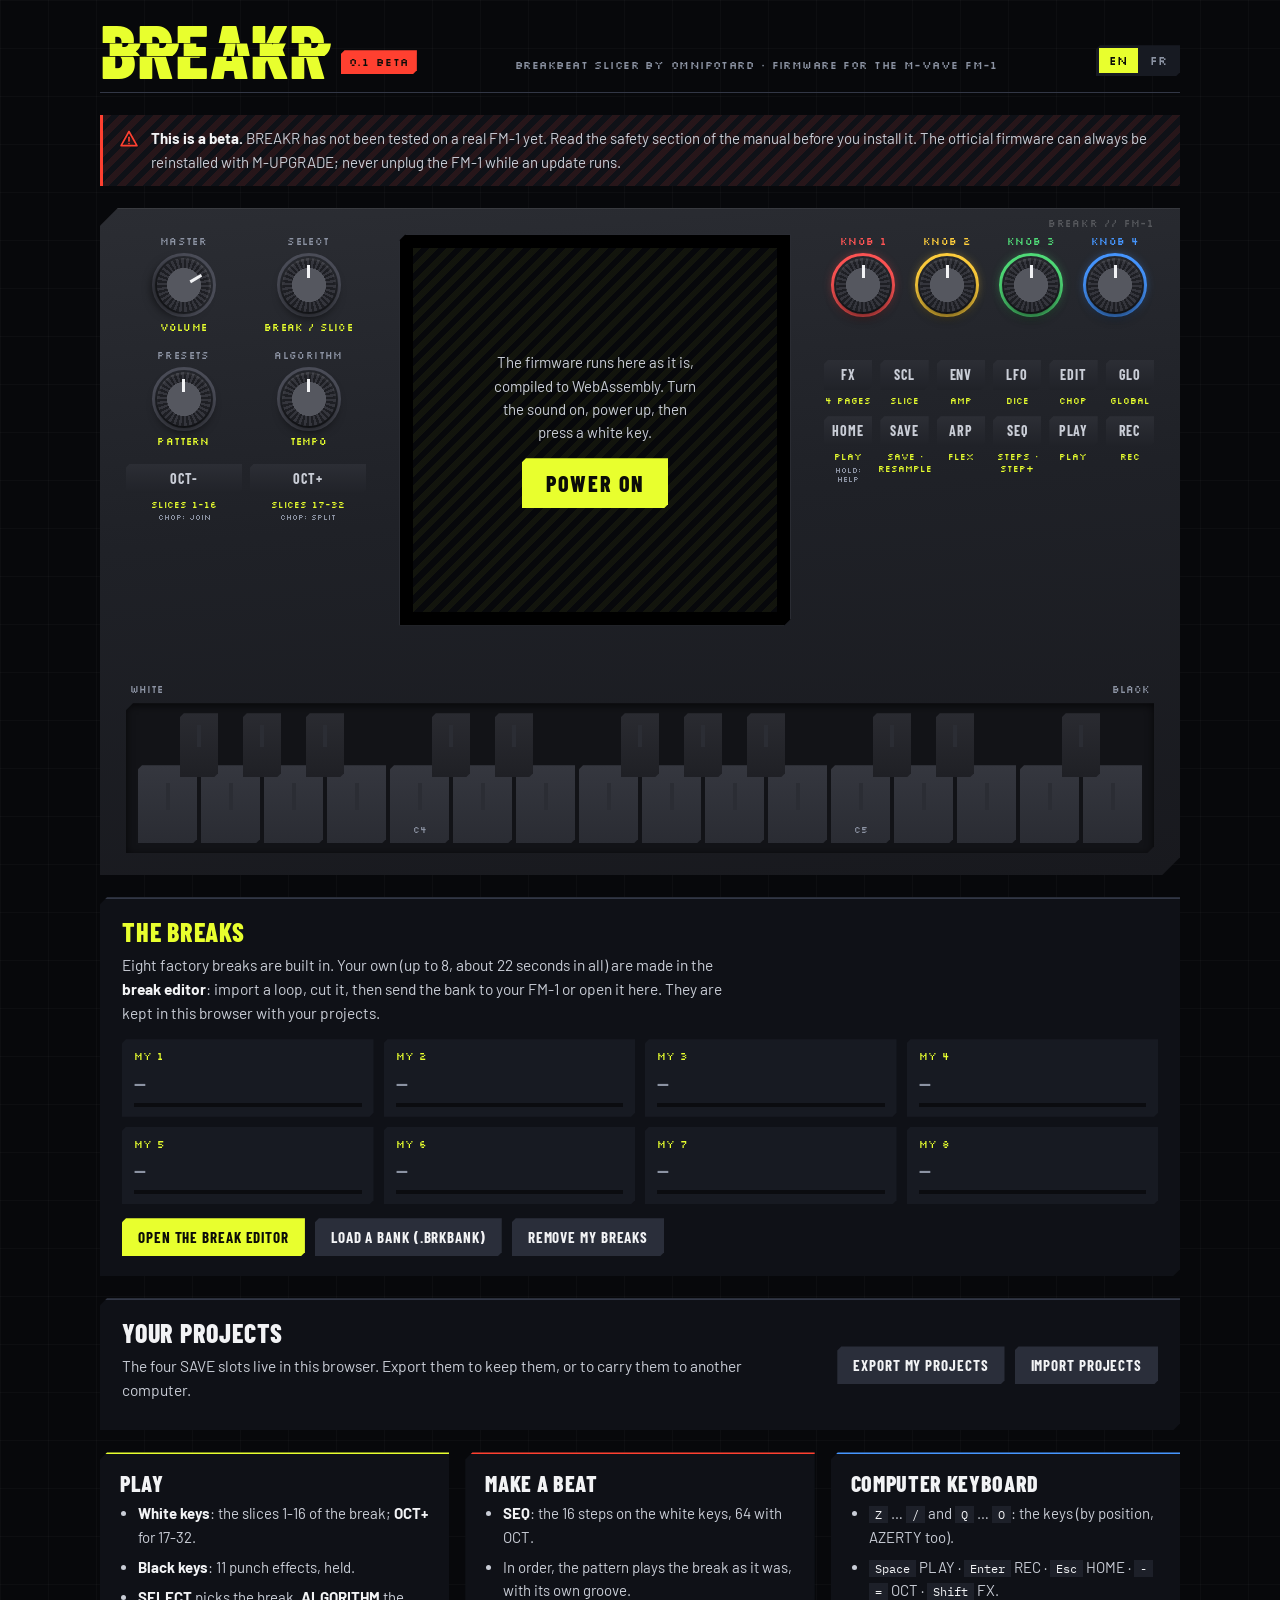
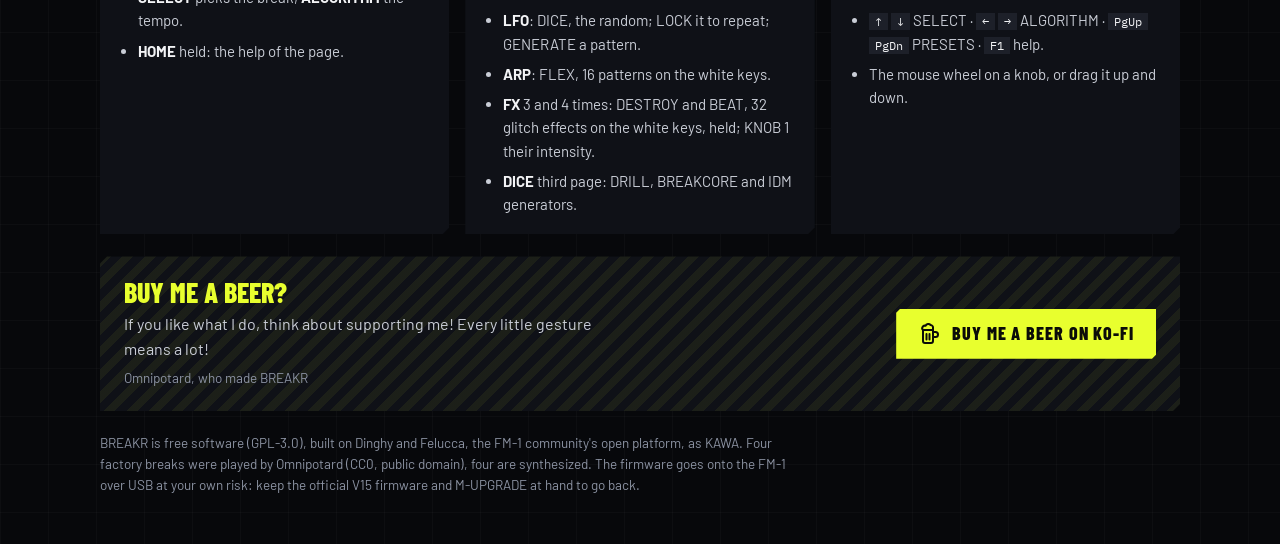
==== commit 29979beb: "A new look: ink black, one signal colour, cut-corner labels, condensed and pixel type - fonts: Barlo" ====
--- a/emulator/index.html
+++ b/emulator/index.html
@@ -4,241 +4,213 @@
 <meta name="viewport" content="width=device-width, initial-scale=1">
 <title>BREAKR Emulator</title>
 <meta name="description" content="BREAKR by Omnipotard: a breakbeat slicer firmware for the M-VAVE FM-1, running in the browser.">
-<meta name="theme-color" content="#131316">
+<meta name="theme-color" content="#07080b">
 <meta name="color-scheme" content="dark">
-<link rel="icon" href="data:image/svg+xml,%3Csvg xmlns='http://www.w3.org/2000/svg' viewBox='0 0 32 32'%3E%3Crect width='32' height='32' rx='8' fill='%2334313b'/%3E%3Crect x='5' y='7' width='22' height='12' rx='2' fill='%230a0b0e'/%3E%3Cpath d='M7 13h2l1-4 2 8 1-6 2 4 1-2h2l1-3 2 6 1-3h2' fill='none' stroke='%23ff8a1e' stroke-width='1.6'/%3E%3Ccircle cx='10' cy='25' r='2.4' fill='%23FF5454'/%3E%3Ccircle cx='16' cy='25' r='2.4' fill='%23FFCE3C'/%3E%3Ccircle cx='22' cy='25' r='2.4' fill='%2350DC78'/%3E%3C/svg%3E">
+<link rel="icon" href="data:image/svg+xml,%3Csvg xmlns='http://www.w3.org/2000/svg' viewBox='0 0 32 32'%3E%3Crect width='32' height='32' fill='%2307080b'/%3E%3Cpath d='M4 6h24v8H4z' fill='%23e8ff2e'/%3E%3Cpath d='M8 16h20v4H8z' fill='%23e8ff2e'/%3E%3Cpath d='M4 22h24v4H4z' fill='%23e8ff2e'/%3E%3Ccircle cx='10' cy='25' r='2.4' fill='%23FF5454'/%3E%3Ccircle cx='16' cy='25' r='2.4' fill='%23FFCE3C'/%3E%3Ccircle cx='22' cy='25' r='2.4' fill='%2350DC78'/%3E%3C/svg%3E">
 <link rel="preconnect" href="https://fonts.googleapis.com">
 <link rel="preconnect" href="https://fonts.gstatic.com" crossorigin>
-<link rel="stylesheet" href="https://fonts.googleapis.com/css2?family=Silkscreen:wght@400;700&family=Atkinson+Hyperlegible:wght@400;700&family=IBM+Plex+Mono:wght@500;600&display=swap">
+<link rel="stylesheet" href="https://fonts.googleapis.com/css2?family=Barlow+Condensed:wght@600;700;800&family=Barlow:wght@400;600&family=Silkscreen&family=IBM+Plex+Mono:wght@500&display=swap">
 <style>
-/* Layout: the FM-1 lies on a dark desk; its panel is laid out as the real one (left knobs, screen,
-   right knobs and buttons, the keybed below) and restacks on a phone, the screen first. One dark look.
-   Below it: the breaks, the saved projects, the guide, a word from the author. */
+/* BREAKR's look, shared with the site: a rack's panel at night. Ink black, one signal colour (acid yellow,
+   or the theme the FM-1 shows), a second one for what is armed (signal red); boxes with two corners cut
+   like tape labels; Barlow Condensed for what is read, Silkscreen for the small marks under the controls. */
 :root {
-  --desk: #131316;
-  --desk-2: #1c1c21;
-  --desk-3: #25252c;
-  --body: #34313b;
-  --body-hi: #45414e;
-  --bezel: #09080c;
-  --label: #b4adc4;
-  --ink: #f1ecfb;
-  --muted: #8d86a0;
-  --text-2: #d9d3e6;
-  --hot: #ff8a1e;
-  --amber: #ffb03a;
-  --cyan: #3ed8ff;
-  --green: #7ef0a8;
-  --led-off: #2a2731;
-  --k1: #FF5C5C;
-  --k2: #FFCC40;
-  --k3: #5CE274;
-  --k4: #54A4FF;
-  --display: "Silkscreen", "Courier New", monospace;
-  --text: "Atkinson Hyperlegible", "Segoe UI", system-ui, sans-serif;
-  --mono: "IBM Plex Mono", ui-monospace, "SFMono-Regular", Menlo, monospace;
+  --ink: #07080b;
+  --ink-2: #0f1117;
+  --ink-3: #171a22;
+  --panel: #1d2029;
+  --panel-hi: #2a2e3a;
+  --rule: #323746;
+  --paper: #f2f3f5;
+  --text-2: #c9cdd6;
+  --muted: #8c93a3;
+  --sig: #e8ff2e;
+  --sig-ink: #0b0c08;
+  --arm: #ff4030;
+  --hot: var(--sig);
+  --k1: #FF5454;
+  --k2: #FFCE3C;
+  --k3: #50DC78;
+  --k4: #4696FF;
+  --display: "Barlow Condensed", "Arial Narrow", "Roboto Condensed", sans-serif;
+  --text: "Barlow", "Segoe UI", system-ui, sans-serif;
+  --pixel: "Silkscreen", "Courier New", monospace;
+  --mono: "IBM Plex Mono", ui-monospace, Menlo, monospace;
+  --cut: polygon(7px 0, 100% 0, 100% calc(100% - 7px), calc(100% - 7px) 100%, 0 100%, 0 7px);
+  --cut-s: polygon(4px 0, 100% 0, 100% calc(100% - 4px), calc(100% - 4px) 100%, 0 100%, 0 4px);
   color-scheme: dark;
 }
 * { box-sizing: border-box; }
 [hidden] { display: none !important; }
-html, body { background: var(--desk); color: var(--ink); }
-body { margin: 0; font-family: var(--text); font-size: 15px; line-height: 1.5; padding-inline: 16px; padding-block: 20px 40px; overflow-x: hidden; }
-.wrap { max-width: 1040px; margin: 0 auto; display: flex; flex-direction: column; gap: 22px; }
+html, body { background: var(--ink); color: var(--paper); }
+body {
+  margin: 0; font-family: var(--text); font-size: 16px; line-height: 1.55;
+  padding-left: max(16px, env(safe-area-inset-left, 0px)); padding-right: max(16px, env(safe-area-inset-right, 0px));
+  padding-block: 18px 48px; overflow-x: hidden;
+  background:
+    linear-gradient(90deg, rgba(255,255,255,.025) 1px, transparent 1px) 0 0 / 48px 48px,
+    linear-gradient(rgba(255,255,255,.025) 1px, transparent 1px) 0 0 / 48px 48px,
+    var(--ink);
+}
+.wrap { max-width: 1080px; margin: 0 auto; display: flex; flex-direction: column; gap: 22px; }
 .vh { position: absolute !important; width: 1px; height: 1px; padding: 0; margin: -1px; overflow: hidden; clip: rect(0 0 0 0); clip-path: inset(50%); white-space: nowrap; border: 0; }
-a { color: var(--cyan); }
-a:focus-visible, button:focus-visible, select:focus-visible { outline: 2px solid var(--cyan); outline-offset: 2px; }
-
-/* ---- the header, the beta */
-header.top { display: flex; flex-wrap: wrap; align-items: center; justify-content: space-between; gap: 8px 18px; }
-.brand { display: flex; align-items: center; gap: 12px; flex-wrap: wrap; }
-h1 { font-family: var(--display); font-weight: 700; font-size: clamp(30px, 6vw, 46px); letter-spacing: 0.04em; margin: 0; line-height: 1; color: var(--ink); }
-h1 span { color: var(--hot); }
-.beta { font-family: var(--mono); font-weight: 600; font-size: 12px; letter-spacing: 0.12em; line-height: 1; color: #1a1026; background: var(--amber); border-radius: 999px; padding: 6px 10px 5px; white-space: nowrap; }
-.tag { font-family: var(--mono); font-size: 13px; color: var(--muted); letter-spacing: 0.06em; text-transform: uppercase; }
-.langs { display: flex; gap: 4px; background: var(--desk-2); border-radius: 10px; padding: 3px; }
-.langs button { appearance: none; border: 0; background: none; color: var(--muted); font-family: var(--mono); font-weight: 600; font-size: 13px; letter-spacing: 0.08em; padding: 5px 10px; border-radius: 7px; cursor: pointer; }
-.langs button[aria-pressed="true"] { background: var(--hot); color: #1a1026; }
-.note { display: flex; gap: 12px; align-items: flex-start; margin: 0; padding: 12px 16px; border-radius: 14px; color: #ece6f6; font-size: 14.5px;
-  background: linear-gradient(90deg, rgba(255,176,58,.14), rgba(255,176,58,.04)); border: 1px solid rgba(255,176,58,.38); }
-.note svg { flex: none; width: 22px; height: 22px; color: var(--amber); margin-top: 1px; }
-.note b { color: var(--amber); }
+a { color: var(--sig); }
+a:focus-visible, button:focus-visible, select:focus-visible { outline: 2px solid var(--sig); outline-offset: 2px; }
+
+/* ---- the header: the chopped name */
+header.top { display: flex; flex-wrap: wrap; align-items: end; justify-content: space-between; gap: 10px 20px; padding-bottom: 12px; border-bottom: 1px solid var(--rule); }
+.brand { display: flex; align-items: end; gap: 14px; flex-wrap: wrap; }
+.logo { position: relative; font-family: var(--display); font-weight: 800; font-size: clamp(44px, 9vw, 76px); line-height: .82; letter-spacing: .01em; color: var(--sig); margin: 0; }
+.logo .cut { position: absolute; inset: 0; color: var(--sig); clip-path: inset(41% 0 39% 0); transform: translateX(.09em); }
+.logo .base { clip-path: polygon(0 0, 100% 0, 100% 40%, 0 40%, 0 62%, 100% 62%, 100% 100%, 0 100%); display: block; }
+.beta { font-family: var(--pixel); font-size: 11px; letter-spacing: .06em; color: var(--sig-ink); background: var(--arm); padding: 4px 8px 3px; clip-path: var(--cut-s); white-space: nowrap; margin-bottom: 6px; }
+.tag { font-family: var(--pixel); font-size: 11px; color: var(--muted); letter-spacing: .04em; text-transform: uppercase; margin-bottom: 6px; }
+.langs { display: flex; gap: 2px; background: var(--ink-3); padding: 3px; clip-path: var(--cut-s); margin-bottom: 4px; }
+.langs button { appearance: none; border: 0; background: none; color: var(--muted); font-family: var(--pixel); font-size: 12px; padding: 5px 10px; cursor: pointer; }
+.langs button[aria-pressed="true"] { background: var(--sig); color: var(--sig-ink); }
+.note { display: flex; gap: 12px; align-items: flex-start; margin: 0; padding: 12px 16px; color: var(--text-2); font-size: 15px;
+  background: repeating-linear-gradient(135deg, rgba(255,64,48,.10) 0 6px, transparent 6px 12px), var(--ink-2); border-left: 3px solid var(--arm); }
+.note svg { flex: none; width: 20px; height: 20px; color: var(--arm); margin-top: 2px; }
+.note b { color: var(--paper); }
 
 /* ---- the device */
 .device {
   position: relative;
-  background: linear-gradient(170deg, var(--body-hi), var(--body) 38%, #2b2831);
-  border-radius: 26px;
+  background: linear-gradient(175deg, #2b2d33, #1f2127 45%, #18191e);
   padding: 26px 26px 22px;
-  box-shadow: 0 30px 60px -20px rgba(0,0,0,.7), inset 0 1px 0 rgba(255,255,255,.08), inset 0 -2px 0 rgba(0,0,0,.35);
-  display: grid;
-  grid-template-columns: 240px minmax(0, 1fr) 330px;
-  grid-template-areas: "left screen right" "keys keys keys";
-  gap: 22px 26px;
-  user-select: none;
-  -webkit-user-select: none;
-  touch-action: manipulation;
+  clip-path: polygon(18px 0, 100% 0, 100% calc(100% - 18px), calc(100% - 18px) 100%, 0 100%, 0 18px);
+  box-shadow: inset 0 1px 0 rgba(255,255,255,.07);
+  display: grid; grid-template-columns: 240px minmax(0, 1fr) 330px; grid-template-areas: "left screen right" "keys keys keys";
+  gap: 22px 26px; user-select: none; -webkit-user-select: none; touch-action: manipulation;
 }
+.device::before { content: "BREAKR // FM-1"; position: absolute; top: 8px; right: 26px; font-family: var(--pixel); font-size: 10px; color: rgba(255,255,255,.22); letter-spacing: .08em; }
 .zone-left { grid-area: left; display: flex; flex-direction: column; gap: 16px; }
 .zone-screen { grid-area: screen; display: flex; flex-direction: column; align-items: center; gap: 10px; min-width: 0; }
 .zone-right { grid-area: right; display: flex; flex-direction: column; gap: 14px; min-width: 0; }
 .zone-keys { grid-area: keys; }
 .knobs { display: grid; grid-template-columns: repeat(2, minmax(0, 1fr)); gap: 14px 10px; }
 .knobs.row { grid-template-columns: repeat(4, minmax(0, 1fr)); gap: 10px 6px; }
-.knob { --ring: #4b4756; display: flex; flex-direction: column; align-items: center; gap: 5px; cursor: ns-resize; touch-action: none; min-width: 0; border-radius: 12px; }
-.knob .lbl { font-family: var(--mono); font-size: 10.5px; letter-spacing: 0.08em; color: var(--label); text-transform: uppercase; white-space: nowrap; }
-.knob .fn { font-family: var(--mono); font-size: 10px; color: var(--amber); letter-spacing: 0.05em; min-height: 1.25em; text-align: center; line-height: 1.25; }
-.knob .fn.live { color: var(--ring); min-height: 2.5em; max-width: 100%; white-space: pre-line; overflow-wrap: anywhere; font-weight: 600; }
-.ring { width: 64px; height: 64px; border-radius: 50%; display: grid; place-items: center; border: 3px solid var(--ring); transition: box-shadow .15s, border-color .15s; }
-.knob.col .ring { box-shadow: 0 0 10px -4px var(--ring), inset 0 0 6px -3px var(--ring); }
+.knob { --ring: #4b4d58; display: flex; flex-direction: column; align-items: center; gap: 4px; cursor: ns-resize; touch-action: none; min-width: 0; }
+.knob .lbl { font-family: var(--pixel); font-size: 10px; letter-spacing: .04em; color: var(--muted); text-transform: uppercase; white-space: nowrap; }
+.knob .fn { font-family: var(--pixel); font-size: 9.5px; color: var(--sig); letter-spacing: .02em; min-height: 1.3em; text-align: center; line-height: 1.3; }
+.knob .fn.live { color: var(--ring); min-height: 2.6em; max-width: 100%; white-space: pre-line; overflow-wrap: anywhere; }
+.ring { width: 64px; height: 64px; border-radius: 50%; display: grid; place-items: center; border: 3px solid var(--ring); transition: box-shadow .15s; }
+.knob.col .ring { box-shadow: 0 0 12px -5px var(--ring); }
 .knob.col .lbl { color: var(--ring); }
-.knob.hot .ring { box-shadow: 0 0 18px 0 var(--ring), inset 0 0 8px -2px var(--ring); }
+.knob.hot .ring { box-shadow: 0 0 20px 0 var(--ring); }
 .cap {
-  --a: 0deg;
-  width: 54px; height: 54px; border-radius: 50%;
-  background:
-    radial-gradient(circle at 50% 50%, #5b5765 0 44%, transparent 45%),
-    repeating-conic-gradient(from 0deg, #23212a 0 6deg, #3c3944 6deg 12deg);
-  box-shadow: 0 6px 10px rgba(0,0,0,.55), inset 0 2px 2px rgba(255,255,255,.12);
-  position: relative;
-  transform: rotate(var(--a));
-  transition: transform .06s linear;
+  --a: 0deg; width: 54px; height: 54px; border-radius: 50%;
+  background: radial-gradient(circle at 50% 50%, #55575f 0 44%, transparent 45%), repeating-conic-gradient(from 0deg, #1e1f24 0 6deg, #34353c 6deg 12deg);
+  box-shadow: 0 6px 10px rgba(0,0,0,.6), inset 0 2px 2px rgba(255,255,255,.1);
+  position: relative; transform: rotate(var(--a)); transition: transform .06s linear;
 }
-.cap::after { content: ""; position: absolute; left: 50%; top: 7px; width: 3px; height: 13px; margin-left: -1.5px; border-radius: 2px; background: var(--ink); }
+.cap::after { content: ""; position: absolute; left: 50%; top: 7px; width: 3px; height: 13px; margin-left: -1.5px; background: var(--paper); }
 .knob:focus-visible { outline: none; }
-.knob:focus-visible .ring { outline: 2px solid var(--cyan); outline-offset: 3px; }
-.btn:focus-visible, .key:focus-visible { outline: 2px solid var(--cyan); outline-offset: 3px; }
+.knob:focus-visible .ring { outline: 2px solid var(--sig); outline-offset: 3px; }
+.btn:focus-visible, .key:focus-visible { outline: 2px solid var(--sig); outline-offset: 3px; }
 
 .btns { display: grid; grid-template-columns: repeat(6, minmax(0, 1fr)); gap: 10px 8px; align-items: start; }
 .oct { display: grid; grid-template-columns: repeat(2, 1fr); gap: 8px; }
-.btn {
-  appearance: none; border: 0; cursor: pointer; color: var(--label); border-radius: 9px;
-  display: flex; flex-direction: column; align-items: center; gap: 3px; padding: 0; background: none;
-  font: inherit; min-width: 0;
+.btn { appearance: none; border: 0; cursor: pointer; display: flex; flex-direction: column; align-items: center; gap: 3px; padding: 0; background: none; font: inherit; min-width: 0; color: var(--text-2); }
+.btn .face {
+  width: 100%; height: 30px; background: linear-gradient(180deg, #2c2e35, #202228); clip-path: var(--cut-s);
+  display: grid; place-items: center; font-family: var(--display); font-weight: 700; font-size: 14px; letter-spacing: .06em; color: var(--text-2);
+  transition: transform .04s, background .12s, color .12s;
 }
-.btn .face {
-  width: 100%; height: 30px; border-radius: 9px;
-  background: linear-gradient(180deg, #2a2730, #1f1d24);
-  box-shadow: 0 3px 0 #121016, inset 0 1px 0 rgba(255,255,255,.07);
-  display: grid; place-items: center;
-  font-family: var(--mono); font-weight: 600; font-size: 11px; letter-spacing: 0.06em; color: var(--label);
-  transition: transform .04s, box-shadow .04s, background .12s, color .12s;
-}
-.btn .fn { font-family: var(--mono); font-size: 9.5px; color: var(--amber); letter-spacing: 0.03em; text-align: center; line-height: 1.2; margin-top: 2px; }
-.btn .alt { font-family: var(--mono); font-size: 8.5px; color: var(--muted); letter-spacing: 0.02em; text-align: center; line-height: 1.15; }
-.btn.on .face { box-shadow: 0 3px 0 #121016, 0 0 14px -2px var(--glow, var(--hot)), inset 0 0 0 1px var(--glow, var(--hot)); color: var(--ink); }
-.btn.dim .face { color: #d6d0e3; box-shadow: 0 3px 0 #121016, inset 0 0 0 1px rgba(255,138,30,.28); }
-.btn.down .face { transform: translateY(2px); box-shadow: 0 1px 0 #121016; }
+.btn .fn { font-family: var(--pixel); font-size: 9px; color: var(--sig); text-align: center; line-height: 1.25; margin-top: 2px; min-height: 1.25em; }
+.btn .alt { font-family: var(--pixel); font-size: 8px; color: var(--muted); text-align: center; line-height: 1.2; }
+.btn.on .face { background: var(--glow, var(--hot)); color: var(--sig-ink); }
+.btn.dim .face { color: var(--paper); background: linear-gradient(180deg, #33363f, #26282f); }
+.btn.down .face { transform: translateY(2px); filter: brightness(1.2); }
 .btn[data-id="12"] { --glow: #60ff96; }
-.btn[data-id="13"] { --glow: #ff4060; }
-
-.bezel {
-  background: var(--bezel); border-radius: 18px; padding: 16px;
-  box-shadow: inset 0 0 0 2px #000, 0 1px 0 rgba(255,255,255,.08);
-  width: min(100%, 392px);
-  position: relative;
-}
-.glass { position: relative; aspect-ratio: 1; width: 100%; border-radius: 6px; overflow: hidden; background: #0a0b0e; }
+.btn[data-id="13"] { --glow: var(--arm); }
+
+.bezel { background: #000; padding: 14px; width: min(100%, 392px); position: relative; clip-path: var(--cut); box-shadow: inset 0 0 0 1px #2a2c33; }
+.glass { position: relative; aspect-ratio: 1; width: 100%; max-width: 100%; overflow: hidden; background: #07080b; }
 .glass canvas { width: 100%; height: 100%; display: block; image-rendering: pixelated; }
-.glass::after { content: ""; position: absolute; inset: 0; pointer-events: none;
-  background: linear-gradient(135deg, rgba(255,255,255,.07), transparent 40%), repeating-linear-gradient(0deg, rgba(0,0,0,.08) 0 1px, transparent 1px 3px); }
-.power {
-  position: absolute; inset: 16px; border-radius: 6px; display: grid; place-items: center; align-content: center; gap: 14px;
-  background: radial-gradient(circle at 50% 38%, #2a2016, #0a0b0e 70%); text-align: center; padding: 18px;
-}
-.power p { margin: 0; color: var(--label); font-size: 14px; max-width: 26ch; }
-.power button {
-  font-family: var(--display); font-size: 17px; letter-spacing: 0.06em; color: #1a1026; background: var(--hot);
-  border: 0; border-radius: 12px; padding: 12px 20px; cursor: pointer; box-shadow: 0 4px 0 #a5520c;
-}
-.power button:active { transform: translateY(2px); box-shadow: 0 2px 0 #a5520c; }
+.glass::after { content: ""; position: absolute; inset: 0; pointer-events: none; background: linear-gradient(135deg, rgba(255,255,255,.05), transparent 40%), repeating-linear-gradient(0deg, rgba(0,0,0,.10) 0 1px, transparent 1px 3px); }
+.power { position: absolute; inset: 14px; display: grid; place-items: center; align-content: center; gap: 14px; text-align: center; padding: 18px;
+  background: repeating-linear-gradient(135deg, rgba(232,255,46,.05) 0 6px, transparent 6px 12px), #07080b; }
+.power p { margin: 0; color: var(--text-2); font-size: 15px; max-width: 26ch; }
+.power button { font-family: var(--display); font-weight: 800; font-size: 22px; letter-spacing: .08em; color: var(--sig-ink); background: var(--sig); border: 0; padding: 12px 24px; cursor: pointer; clip-path: var(--cut-s); }
+.power button:active { transform: translateY(2px); }
 .power button:disabled { opacity: .7; cursor: progress; }
-.power .err { color: var(--amber); font-size: 13px; }
-.scrinfo { width: min(100%, 392px); display: flex; justify-content: space-between; align-items: center; gap: 10px; font-family: var(--mono); font-size: 12px; letter-spacing: 0.08em; color: var(--muted); min-height: 26px; }
-.scrinfo .pg { --acc: var(--hot); color: var(--ink); background: #1f1b27; border-radius: 8px; padding: 3px 10px; border-left: 3px solid var(--acc); font-weight: 600; white-space: nowrap; }
+.power .err { color: var(--arm); font-size: 14px; }
+.scrinfo { width: min(100%, 392px); display: flex; justify-content: space-between; align-items: center; gap: 10px; font-family: var(--pixel); font-size: 11px; color: var(--muted); min-height: 24px; }
+.scrinfo .pg { --acc: var(--sig); color: var(--sig-ink); background: var(--acc); padding: 3px 10px; clip-path: var(--cut-s); white-space: nowrap; }
 .scrinfo .pg:empty { visibility: hidden; }
-.scrinfo .trk { white-space: nowrap; overflow: hidden; text-overflow: ellipsis; }
-
-/* the keybed: 16 white keys, 11 black, F3 to G5 */
-.keybed { position: relative; height: 150px; background: #24212a; border-radius: 16px; padding: 10px; box-shadow: inset 0 2px 6px rgba(0,0,0,.6); }
+.scrinfo .trk { white-space: nowrap; overflow: hidden; text-overflow: ellipsis; color: var(--text-2); }
+
+/* the keybed: 16 white keys, 11 black, F3 to G5; what they do written over it */
+.keycap { display: flex; justify-content: space-between; gap: 10px; font-family: var(--pixel); font-size: 10px; color: var(--muted); margin: 0 4px 6px; }
+.keycap b { color: var(--sig); font-weight: 400; }
+.keybed { position: relative; height: 150px; background: #121317; padding: 10px; box-shadow: inset 0 2px 8px rgba(0,0,0,.7); clip-path: var(--cut); }
 .keys { position: relative; height: 100%; }
-.key { position: absolute; bottom: 0; border-radius: 10px; cursor: pointer; touch-action: none; display: flex; justify-content: center; }
-.key.w { top: 52px; background: linear-gradient(180deg, #3d3945, #302d36); box-shadow: 0 3px 0 #17151b, inset 0 1px 0 rgba(255,255,255,.06); }
-.key.b { top: 0; height: 64px; background: linear-gradient(180deg, #34313a, #29262e); box-shadow: 0 3px 0 #141217, inset 0 1px 0 rgba(255,255,255,.05); z-index: 2; }
-.key::before { content: ""; position: absolute; top: 12px; width: 4px; height: 34%; border-radius: 3px; background: var(--led-off); transition: background .08s, box-shadow .08s; }
+.key { position: absolute; bottom: 0; cursor: pointer; touch-action: none; display: flex; justify-content: center; }
+.key.w { top: 52px; background: linear-gradient(180deg, #35373f, #2a2c33); clip-path: var(--cut-s); }
+.key.b { top: 0; height: 64px; background: linear-gradient(180deg, #2a2b31, #1f2025); z-index: 2; clip-path: var(--cut-s); }
+.key::before { content: ""; position: absolute; top: 12px; width: 4px; height: 34%; background: #2b2d34; transition: background .08s, box-shadow .08s; }
 .key.w::before { top: 18px; }
-.key.dim::before { background: #7a4a1e; }
+.key.dim::before { background: color-mix(in srgb, var(--hot) 35%, #2b2d34); }
 .key.on::before { background: var(--hot); box-shadow: 0 0 10px var(--hot); }
-.key.down { filter: brightness(1.25); transform: translateY(2px); }
-.key .kn { position: absolute; bottom: 6px; font-family: var(--mono); font-size: 9px; color: var(--muted); }
-
-/* ---- panels: the breaks, the projects */
-.panel { background: var(--desk-2); border-radius: 16px; padding: 18px 20px; min-width: 0; }
-.panel h2, .guide h2 { font-family: var(--display); font-size: 16px; letter-spacing: 0.05em; margin: 0 0 10px; font-weight: 400; }
-.panel p { margin: 0 0 8px; color: var(--text-2); font-size: 14.5px; max-width: 86ch; }
-.breaks h2 { color: var(--cyan); }
-.slots { list-style: none; margin: 14px 0 0; padding: 0; display: grid; grid-template-columns: repeat(4, minmax(0, 1fr)); gap: 12px; }
-.slot { position: relative; background: var(--desk-3); border-radius: 12px; padding: 12px; display: flex; flex-direction: column; gap: 8px; min-width: 0; border: 1px dashed transparent; transition: border-color .12s, background .12s; }
-body.dragging .slot { border-color: rgba(62,216,255,.45); }
-.slot.over { border-color: var(--cyan); background: #262838; }
+.key.down { filter: brightness(1.3); transform: translateY(2px); }
+.key .kn { position: absolute; bottom: 6px; font-family: var(--pixel); font-size: 9px; color: var(--muted); }
+
+/* ---- panels */
+.panel { background: var(--ink-2); padding: 20px 22px; min-width: 0; clip-path: var(--cut); border-top: 2px solid var(--rule); }
+.panel h2, .guide h2 { font-family: var(--display); font-weight: 800; font-size: 26px; letter-spacing: .03em; margin: 0 0 8px; text-transform: uppercase; line-height: 1; }
+.panel p { margin: 0 0 8px; color: var(--text-2); font-size: 15.5px; max-width: 70ch; }
+.panel p b { color: var(--paper); }
+.breaks h2 { color: var(--sig); }
+.slots { list-style: none; margin: 14px 0 0; padding: 0; display: grid; grid-template-columns: repeat(4, minmax(0, 1fr)); gap: 10px; }
+.slot { background: var(--ink-3); padding: 10px 12px; display: flex; flex-direction: column; gap: 6px; min-width: 0; clip-path: var(--cut-s); }
 .slot .shead { display: flex; justify-content: space-between; align-items: baseline; gap: 8px; }
-.slot .sid { font-family: var(--mono); font-weight: 600; font-size: 12px; letter-spacing: 0.1em; color: var(--hot); }
-.slot .smeta { font-family: var(--mono); font-size: 11px; color: var(--muted); white-space: nowrap; }
-.slot .sname { font-family: var(--display); font-size: 15px; letter-spacing: 0.03em; color: var(--ink); overflow-wrap: anywhere; min-height: 1.5em; line-height: 1.5; }
-.slot.empty .sname { color: var(--muted); }
-.slot .sacts { display: grid; gap: 6px; }
-.sbtn { appearance: none; border: 0; cursor: pointer; font: 600 12px/1.25 var(--mono); letter-spacing: 0.03em; color: var(--ink); background: #37314b; border-radius: 9px; padding: 8px 10px; text-align: center; display: block; width: 100%; transition: background .12s; }
-.sbtn:hover { background: #443d5d; }
-.sbtn.hot { background: var(--cyan); color: #0c1a22; }
-.sbtn.hot:hover { background: #6fe3ff; }
-.sbtn:disabled { opacity: .42; cursor: default; background: #37314b; color: var(--ink); }
-label.sbtn:focus-within { outline: 2px solid var(--cyan); outline-offset: 2px; }
-.slot progress { width: 100%; height: 6px; appearance: none; -webkit-appearance: none; border: 0; border-radius: 3px; background: #15111d; overflow: hidden; }
-.slot progress::-webkit-progress-bar { background: #15111d; border-radius: 3px; }
-.slot progress::-webkit-progress-value { background: var(--cyan); border-radius: 3px; }
-.slot progress::-moz-progress-bar { background: var(--cyan); border-radius: 3px; }
-.slot .smsg { font-size: 12.5px; color: #cfc8dc; line-height: 1.35; }
-.slot .smsg:empty { display: none; }
-.smsg.err, .pmsg.err { color: var(--amber); }
-.smsg.ok, .pmsg.ok { color: var(--green); }
-.midi-pick { margin-top: 12px; display: flex; flex-wrap: wrap; gap: 10px 16px; align-items: end; }
-.midi-pick label { display: flex; flex-direction: column; gap: 4px; font-size: 12.5px; color: var(--label); min-width: 0; max-width: 100%; }
-select { font: 13px var(--mono); background: var(--desk-3); color: var(--ink); border: 1px solid #4a4458; border-radius: 8px; padding: 6px 8px; max-width: 100%; }
-.projects h2 { color: var(--hot); }
+.slot .sid { font-family: var(--pixel); font-size: 10px; color: var(--sig); }
+.slot .smeta { font-family: var(--pixel); font-size: 9px; color: var(--muted); white-space: nowrap; }
+.slot .sname { font-family: var(--display); font-weight: 700; font-size: 20px; letter-spacing: .02em; color: var(--paper); overflow-wrap: anywhere; min-height: 1.3em; line-height: 1.2; }
+.slot.empty .sname { color: var(--muted); font-weight: 600; }
+.slot .scls { display: flex; gap: 2px; height: 4px; overflow: hidden; background: #0b0c10; }
+.slot .scls i { flex: 1; }
+.sbtn { appearance: none; border: 0; cursor: pointer; font: 700 15px/1.2 var(--display); letter-spacing: .06em; text-transform: uppercase; color: var(--paper); background: var(--panel-hi); padding: 10px 16px; text-align: center; display: inline-block; clip-path: var(--cut-s); text-decoration: none; transition: background .12s; }
+.sbtn:hover { background: #3a3f4f; }
+.sbtn.hot { background: var(--sig); color: var(--sig-ink); }
+.sbtn.hot:hover { filter: brightness(1.06); }
+.sbtn:disabled { opacity: .45; cursor: default; }
+label.sbtn:focus-within { outline: 2px solid var(--sig); outline-offset: 2px; }
+.bacts { display: flex; flex-wrap: wrap; gap: 10px; margin-top: 14px; }
+.pmsg { font-family: var(--pixel); font-size: 11px; color: var(--muted); margin: 10px 0 0; }
+.pmsg:empty { display: none; }
+.pmsg.err { color: var(--arm); }
+.pmsg.ok { color: #60ff96; }
+.projects h2 { color: var(--paper); }
 .proj { display: flex; flex-wrap: wrap; gap: 12px 22px; align-items: center; justify-content: space-between; }
 .proj > div:first-child { flex: 1 1 380px; min-width: 0; }
 .proj .acts { display: flex; gap: 10px; flex-wrap: wrap; }
-.proj .sbtn { width: auto; padding: 9px 14px; }
-.pmsg { font-size: 13px; color: var(--muted); margin: 6px 0 0; }
-.pmsg:empty { display: none; }
 
 /* ---- the guide */
-.guide { display: grid; grid-template-columns: repeat(3, minmax(0, 1fr)); gap: 18px; }
-.guide section { background: var(--desk-2); border-radius: 16px; padding: 18px 20px; min-width: 0; }
-.guide h2 { color: var(--hot); }
-.guide section:nth-child(2) h2 { color: var(--amber); }
-.guide section:nth-child(3) h2 { color: var(--cyan); }
-.guide li { color: var(--text-2); font-size: 14.5px; }
+.guide { display: grid; grid-template-columns: repeat(3, minmax(0, 1fr)); gap: 16px; }
+.guide section { background: var(--ink-2); padding: 18px 20px; min-width: 0; clip-path: var(--cut); border-top: 2px solid var(--sig); }
+.guide section:nth-child(2) { border-top-color: var(--arm); }
+.guide section:nth-child(3) { border-top-color: var(--k4); }
+.guide h2 { font-size: 22px; }
+.guide li { color: var(--text-2); font-size: 15px; }
 .guide ul { margin: 0; padding-left: 18px; display: grid; gap: 7px; }
-.guide b { color: var(--ink); }
-kbd { font-family: var(--mono); font-size: 12px; background: #2f2a3b; border-radius: 5px; padding: 1px 6px; color: var(--ink); white-space: nowrap; }
-.k1 { color: var(--k1); } .k2 { color: var(--k2); } .k3 { color: var(--k3); } .k4 { color: var(--k4); }
+.guide b { color: var(--paper); }
+kbd { font-family: var(--mono); font-size: 12px; background: var(--panel); padding: 1px 6px; color: var(--paper); white-space: nowrap; }
 
 /* ---- a word from the author */
-.donate {
-  border-radius: 18px; padding: 22px 24px; display: flex; flex-wrap: wrap; align-items: center; justify-content: space-between; gap: 16px 28px;
-  background: radial-gradient(circle at 8% 0%, rgba(255,138,30,.20), transparent 55%), radial-gradient(circle at 100% 100%, rgba(255,176,58,.18), transparent 50%), var(--desk-2);
-  border: 1px solid rgba(255,176,58,.22);
-}
+.donate { padding: 22px 24px; display: flex; flex-wrap: wrap; align-items: center; justify-content: space-between; gap: 16px 28px; clip-path: var(--cut);
+  background: repeating-linear-gradient(135deg, rgba(232,255,46,.06) 0 8px, transparent 8px 16px), var(--ink-2); }
 .donate > div { flex: 1 1 320px; min-width: 0; }
-.donate h2 { font-family: var(--display); font-weight: 400; font-size: 20px; letter-spacing: 0.04em; margin: 0 0 6px; color: var(--amber); }
-.donate p { margin: 0; color: #ebe4f6; font-size: 15.5px; max-width: 56ch; }
+.donate h2 { font-family: var(--display); font-weight: 800; font-size: 28px; text-transform: uppercase; margin: 0 0 6px; color: var(--sig); line-height: 1; }
+.donate p { margin: 0; color: var(--text-2); font-size: 16px; max-width: 56ch; }
 .donate .sig { color: var(--muted); font-size: 13.5px; margin-top: 6px; }
-.kofi { display: inline-flex; align-items: center; gap: 10px; background: var(--amber); color: #1a1026; font: 700 15.5px/1.2 var(--text); text-decoration: none; padding: 13px 22px; border-radius: 999px; box-shadow: 0 4px 0 #a5660c; transition: filter .12s; }
+.kofi { display: inline-flex; align-items: center; gap: 10px; background: var(--sig); color: var(--sig-ink); font: 800 18px/1.2 var(--display); letter-spacing: .05em; text-transform: uppercase; text-decoration: none; padding: 13px 22px; clip-path: var(--cut-s); }
 .kofi:hover { filter: brightness(1.07); }
-.kofi:active { transform: translateY(2px); box-shadow: 0 2px 0 #a5660c; }
-.kofi:focus-visible { outline: 2px solid var(--cyan); outline-offset: 4px; }
+.kofi:focus-visible { outline: 2px solid var(--paper); outline-offset: 4px; }
 .kofi svg { width: 24px; height: 24px; flex: none; }
 .foot { color: var(--muted); font-size: 13.5px; max-width: 86ch; margin: 0; }
+.foot a { color: var(--text-2); }
 
 @media (max-width: 940px) {
   .device { grid-template-columns: minmax(0, 1fr) minmax(0, 1fr); grid-template-areas: "screen screen" "right right" "left left" "keys keys"; padding: 18px; }
@@ -248,39 +220,27 @@
   .slots { grid-template-columns: repeat(2, minmax(0, 1fr)); }
 }
 @media (max-width: 520px) {
-  body { padding-block: 14px 32px; }
-  .device { padding: 14px; border-radius: 20px; gap: 16px; }
+  .device { padding: 14px; gap: 16px; }
   .ring { width: 52px; height: 52px; }
   .cap { width: 42px; height: 42px; }
   .cap::after { top: 5px; height: 10px; }
-  .knob .lbl { font-size: 9.5px; letter-spacing: 0.04em; }
-  .knob .fn { font-size: 9.5px; }
   .btns { gap: 8px 5px; }
-  .btn .face { font-size: 10px; height: 28px; }
-  .btn .fn { font-size: 8.5px; letter-spacing: 0; }
-  .btn .alt { font-size: 8px; letter-spacing: 0; }
+  .btn .face { font-size: 12px; height: 28px; }
+  .btn .fn, .btn .alt { font-size: 7.5px; }
   .zone-left { grid-template-columns: minmax(0, 1fr); }
   .keybed { height: 128px; padding: 6px; }
   .key.w { top: 44px; }
   .key.b { height: 54px; }
   .key .kn { display: none; }
   .panel, .guide section { padding: 16px; }
-  .slots { gap: 10px; }
-  .slot { padding: 10px; }
   .donate { padding: 18px; }
 }
-@media (prefers-reduced-motion: reduce) { .cap, .btn .face, .key::before, .ring, .slot, .sbtn { transition: none; } }
-.slots.eight { grid-template-columns: repeat(4, minmax(0, 1fr)); }
-.slot .scls { display: flex; gap: 2px; height: 6px; border-radius: 3px; overflow: hidden; background: #15151a; }
-.slot .scls i { flex: 1; }
-.bacts { display: flex; flex-wrap: wrap; gap: 10px; margin-top: 14px; }
-.bacts .sbtn { width: auto; padding: 9px 14px; }
-.bacts a.sbtn { text-decoration: none; }
+@media (prefers-reduced-motion: reduce) { .cap, .btn .face, .key::before, .ring, .sbtn { transition: none; } }
 </style>
 <div class="wrap">
   <header class="top">
     <div class="brand">
-      <h1>BREA<span>KR</span></h1>
+      <h1 class="logo" aria-label="BREAKR"><span class="base" aria-hidden="true">BREAKR</span><span class="cut" aria-hidden="true">BREAKR</span></h1>
       <span class="beta" id="beta-badge">0.1 BETA</span>
     </div>
     <div class="tag" data-t="tag"></div>
@@ -314,7 +274,7 @@
       <div class="knobs row" id="knobs-right"></div>
       <div class="btns" id="btns"></div>
     </div>
-    <div class="zone-keys"><div class="keybed"><div class="keys" id="keys"></div></div></div>
+    <div class="zone-keys"><div class="keycap"><span>WHITE <b id="hint-white"></b></span><span>BLACK <b id="hint-black"></b></span></div><div class="keybed"><div class="keys" id="keys"></div></div></div>
   </div>
 
   <section class="panel breaks" id="breaks" aria-labelledby="brk-h">
@@ -366,14 +326,14 @@
 <script>
 (() => {
   "use strict";
-  const WASM_B64 = "AGFzbQEAAAABVw1gA39/fwF/YAAAYAF/AX9gAX8AYAJ/fwBgA39/fwBgBn9/f39/fwBgBH9/f38AYAABf2AHf39/f39/fwBgAn9/AX9gCX9/f39/f39/fwBgBX9/f39/AAM4NwABAQICAQEBAwIEAwUGAgcBCAkDCgMEBAMFAwgICAgIAgQHBgUECAgIAQgCCgUIAQsADAwHBwwEBQFwAQEBBQMBAEAGCQF/[base64]//AzsBhrm4gABBAEH/AToA6Li4gABBAEH/AToAibm4gABBAEH/AToA6ri4gABBAEH//wM7AIu5uIAAQQBB/wE6AO24uIAAQQBB/wE6AI65uIAAQQBB/wE6AO+4uIAAQQBB/wE6AJC5uIAAQQBB/wE6APG4uIAAQQBB//8DOwGSubiAAEEAQf8BOgD0uLiAAEEAQYz+t/AANgD1uLiAAEEAQf+TfDYAlbm4gABBAEH/HzsA+bi4gABBAEGK/[base64]/[base64]/[base64]//[base64]//[base64]//[base64]/[base64]/cyEBCyABIAtHDQBBACgC0PCbgAAhDAJAAkAgCg0AQQAhAQwBCyAHQQFxIQQCQAJAIAkgCHIgBnIgB3IiAUEBRw0AQX8hAkHAkJyAACEBDAELIAEgBGshA0F/[base64]/iH1qQb/HfUkNACAAKAIUIg5BgAJJDQAgACgCHCIEIAAoAhgiD2ogCksNACAEIA5B+ANqQfkDbkEIdEkNACAALQApIhBBIEsNACADQcQBbCIRQai8roAAaiABNgIAIBFBpLyugABqIA42AgAgEUGwvK6AAGogAC0AKCIDQQEgA0F/akH/AXFBCEkbIgQ6AAACQCAAKAIgIgNB8HxqQakUSQ0AIAFB//[base64]/AXFPDQAgCSgCACAIQbQMaigCAEsNACATIAE6AAAgASEUCyADQQRqIQMgAUEfRw0AC0EAIQEgFUEANgIAAkADQCAAIAFqIgQtAAAiA0UNASAHIAFqIgZB1A1qIANBYGogAyADQZ9/akH/AXFBGkkbOgAAAkAgAUEORw0AQQ8hAQwCCwJAIARBAWotAAAiA0UNACAGQdUNaiADQWBqIAMgA0Gff2pB/wFxQRpJGzoAACABQQJqIQEMAQsLIAFBAWohAQsgESABakHUva6AAGpBADoAAEEAIA1BAWo2AuS9uIAAIBIgD0HAkJyAAGo2AgALIAdBxAFqIQcgAkHgAWohAiANQQFqIg0gBUcNAAsLQQAgDCALczYCsN+rgAALIABB4AFqJICAgIAAC+4BAQR/QQAhAQJAIABBA0sNACAAQYDgAGwiAEHA8JiAAGoiAigCAEHCpK2aBUcNACAAQcTwmIAAaigCAEHkzgBHDQAgAEHI8JiAAGooAgAhA0F/IQFBECEAA0AgASACIABqIgQtAABzIgFBBHYgAUEPcUECdEHwn5CAAGooAgBzIgFBBHYgAUEPcUECdEHwn5CAAGooAgBzIARBAWotAABzIgFBBHYgAUEPcUECdEHwn5CAAGooAgBzIgFBBHYgAUEPcUECdEHwn5CAAGooAgBzIQEgAEECaiIAQfTOAEcNAAsgAyABc0F/RiEBCyABC88XAQl/[base64]/AXFB7wFLDQBBAEEQOgDfkKuAAAtBAEEALQDgkKuAAEEBcToA4JCrgABBAEEALQDhkKuAAEEBcToA4ZCrgAACQEEALQDikKuAAEG0f2pB/[base64]/ZCrgAALAkBBAC0A/pCrgABB5QBJDQBBAEEyOgD+kKuAAAsCQEEALQD/[base64]/f2pB/[base64]/[base64]/[base64]/AXFB4AFLDQAgA0EQOgAACwJAIAFB4sGrgABqIgMtAABBdWpB/[base64]/[base64]/AXFBzgFLDQAgCUEAOgAACwJAIAVB3TJqIgUtAABBEEkNACAFQQw6AAALIAFBBGohASAEQQFqIQQgCEF/[base64]/cqrgABBAEGQCjsA6cyrgABBAEGQCjsA1c6rgABBAEEALQD0va6AADoAz8OrgABBAEEALQC4v66AADoAu8WrgABBAEEALQD8wK6AADoAp8ergABBAEEALQDAwq6AADoAk8mrgABBAEEALQCExK6AADoA/[base64]/[base64]/OqRgAAhA0EAQQA2AvzqkYAAQQAoAvjqkYAAIQRBAEEANgL46pGAAEEAKAL06pGAACEFQQBBADYC9OqRgABBACgC7OqRgABB////P3EhBgJAAkBBAC0A/Lm4gAANAAJAAkAgBCAFcg0AQQAoAqS5uIAAIQJBACgC6OqRgAAgAmtBwQxJDQELQQBBAToA/[base64]/[base64]/[base64]/[base64]/TQ0AIBIhCwwEC0EBIQpBACACQQFqNgLspa6AACACQQJ0QfwBcSICQfOlroAAakEAOgAAIAJB8qWugABqIA06AAAgAkHxpa6AAGogEUF/ajoAACACQfClroAAakEBOgAAIBIhCwwDCwJAAkBBAC0A8JCrgAANAEH/[base64]/Sw0AQQAgEUEBajYC7KWugAAgEUECdEH8AXEiEUHzpa6AAGpBADoAACARQfKlroAAaiANOgAAIBFB8aWugABqIAI6AAAgEUHwpa6AAGpBAToAAAsCQAJAIAggDnENACAOIAVxRQ0BIA4gBnENAQsCQCANQYC5uIAAaiwAACICQQBIDQBBAEEAKAKch6+AAEF+IAJB/[base64]/cUEGbGpBADoAAAtB/wEhC0EAQf8BOgDJypGAAAwBCwJAIAJBBkcNAEEALQDwkKuAAEH/AXFBAUcNAEEAKAK4yZGAACASRw0BQQBB/wE2ArjJkYAADAELIAJBCUcNACAMIBJHDQBB/wEhDEEAQf8BNgLMypGAAEEALQDcwauAAEEBSw0AQQBBADoA3MGrgAALIA1BwLq4gABqIgItAABFDQACQEEAKALspa6AACIRQQAoAuilroAAa0E/[base64]/Sw0AQQAgAkEBajYC7KWugAAgAkE/cUECdEHwpa6AAGpBBjYCAAtBACECQQBBADYCnIevgABBAEH/[base64]/3wBxIQQLIABBkANqQXxqIQggAEGQA2pBf2ohBSAAQX9qIQtBASENA0ACQCAEIA1BgJ+QgABqLQAAdkEBcUUNAAJAIA1BCUcNAEEALQDZ75iAAEH/[base64]/[base64]/Sw0AQQAgAkEBajYC7KWugAAgAkE/[base64]/[base64]/[base64]/[base64]/[base64]/AXFBEUkNAEEAQQE6AIa6uIAAC0EAKAKA65GAACECQQBBADYCgOuRgAACQCACRQ0AAkACQAJAAkACQEEALQDZ75iAAEF/[base64]/AXEhAgtBAEEBIA0gAiANIAJIGyANQQFIGzoAyMqRgAAMBAtBACENQQAtAOi5uIAAIRECQEEALQDdwauAACIQQQAgEEEQSRtBhANsQY2Uq4AAai0AACIQQQ9LDQAgEEEAIBBBxAFsQaC8roAAaigCABshDQsgAiARaiECAkACQCANQcQBbEGgvK6AAGooAgANAEF/IQ0MAQsCQAJAIA1B7AFsQeXBq4AAai0AACIRRQ0AIBFBICARQSBJGyENDAELIA1BxAFsQbG8roAAai0AACENCyANQf8BcUF/[base64]/[base64]/[base64]/AXEgE0GovK6AAGooAgBByAFuIA1BAiANIA1BH3UiEHMgEGsiEEEBSyAQQQNLG3RsEIyAgIAADAsLIBEgB0H/[base64]/[base64]/wFxakGow6uAAGoiESANIBEtAAAiEUEMIBEbaiINQQ8gDUEPSBsiDUEBIA1BAUobOgAADAgLAkACQAJAIAIOAwABAgoLAkAgEg0AAkAgE0GxvK6AAGotAAAiCkUNACAKQQFxIQxBACESAkAgCkEBRg0AIApB/[base64]/[base64]/[base64]/wEgDUH/[base64]/wAgDUH/[base64]/[base64]/[base64]/[base64]/aiIRDQALCyAAQf8BNgKQA0EAIQwgAEEANgIAIA9BBEkNAUEYIA5B/wFxIg1BASANQQFLGyINQQogDUEKSRtBAXRrIQQgAEGgA2ohA0EDIRBBASEGQQIhDQNAIA0hESAQIQ0CQCAEIBFBgOCtgABqLQAAIg5LDQAgDiARQf/frYAAai0AAEkNACAOIA1BgOCtgABqLQAASQ0AIBFBgOCrgABqLQAAQTxqIAJJDQACQAJAIBEgDGsgBU8NACAGQQJJDQIgAEGQA2ogBkF/[base64]/IRAgCyECA0ACQAJAIAJB+QNuIhEgEEcNACAQQYd8bCESDAELIAggEUEIdGpBkL+4gAAgEUGHfGwiEiAHakEAEI+AgIAAIBEhEAsgDSASIAJqQQF0QZC/uIAAai4BACIRIBFBH3UiEXMgEWsiESANIBFLGyENIA4gAkEBaiICRw0AC0F/[base64]/p+sgABqLQAAIg4gESAOSBshESAQQYACSQ0AIBEgAkH9n6yAAGotAAAiDiARIA5IGyERCyACQYCgrIAAai0AAEEAIBEgEUH/[base64]/[base64]/[base64]/[base64]/[base64]/ybiAAEEAQQJBASANQcAAcRs6AL3JuIAAQQBBAkEBIA1BIHEbOgC7ybiAAEEAQQJBASANQRBxGzoAuMm4gABBAEECQQEgDUEIcRs6ALbJuIAAQQBBAkEBIA1BBHEbOgCzybiAAEEAQQJBASANQQJxGzoAscm4gABBAEECQQEgDUEBcRs6AK/[base64]/[base64]/[base64]/[base64]/[base64]/MDAQZ/I4CAgIAAQRBrIQECQEEALQDZ75iAACAARw0AIABBqbq4gABqIgIgAi0AAEEBaiAAQdCfkIAAai0AAHA6AAALQQAgADoA2e+YgAACQAJAIABB/wFxQQdHDQBBAC0AsLq4gABB/[base64]/AToAycqRgABBAEEAOgDburiAAEEAQQA2AqS6uIAAC6kGAQd/QX8hAQJAIABBA0sNAEF/IQJBnLF/[base64]/[base64]/CYgABqIgEgAS0AACADQRh2cToAACAEQczwmIAAakEAOgAAIARBzfCYgABqQQA6AAAgBEHO8JiAAGpBADoAACAEQc/[base64]/wFxIQILIAFB7AFsQePBq4AAai0AACIDIAFBxAFsQbC8roAAai0AACIEQQEgBEEBSxsgAxtBBHQhBUEAIQMDQCAAIANqIgRCADcAACAEQQhqQQA2AAAgA0EMaiIDQYADRw0ACyAAQQA6AIIDIAAgAToAgQMgACAFQcAAIAVBwABJGyIGOgCAAwJAIAJFDQAgBkF/[base64]/wBIGyIBQYF/[base64]/[base64]/[base64]/[base64]/Sw0AIAAgAkEDcUEYbGoiEiAPOgAAIBJBAWpBADYAAAsCQCAHQQJqQT9LDQAgACACQQNxQRhsaiISQQ1qQYAINgAAIBJBDGogDzoAAAtBACAJQQ10IAlzIglBEXYgCXMiCUEFdCAJcyIJNgKoubiAACAJQeQAcCAETw0AIAFBAiANELGAgIAAIQkgB0EDakE/[base64]/[base64]/Sw0AIAJBDWpBADYAACACQQxqIANBAWo6AAALIABBAmoiAEEOSQ0AC0EAQQAoAqi5uIAAIgBBDXQgAHMiAEERdiAAcyIAQQV0IABzIgA2Aqi5uIAAAkAgAEHkAHAgBU8NACABQQIgDRCxgICAACEAIAlBD3IiCEE/[base64]/Sw0AIABByQBqQYAENgAAIABByABqIAo6AAALQQBBACgCqLm4gAAiCUENdCAJcyIJQRF2IAlzIglBBXQgCXMiCTYCqLm4gAACQCAJQeQAcCAQTw0AIAFBASAMELGAgIAAIQkgCEEHakE/Sw0AIABBK2pBADYAACAAQSpqIAlBAWo6AAALQQBBACgCqLm4gAAiCUENdCAJcyIJQRF2IAlzIglBBXQgCXMiCTYCqLm4gAACQCAJQeQAcCACTw0AIAFBAyALELGAgIAAIQkgCEECakE/Sw0AIABBDWpBADYAACAAQQxqIAlBAWo6AAALQQBBACgCqLm4gAAiCUENdCAJcyIJQRF2IAlzIglBBXQgCXMiCTYCqLm4gAACQCAJQeQAcCACTw0AIAFBAyALELGAgIAAIQkgCEEGakE/[base64]/[base64]/Sw0AIAAgDzoAACAAQQFqQYAENgAACwJAIANBBGoiA0E/Sw0AIABBGWpBgAQ2AAAgAEEYaiAHOgAACwJAIANBBmoiA0E/SyIJDQAgAEE9akEANgAAIABBPGogDzoAAAsCQCADQQJqIgNBP0sNACAAQckAakGABDYAACAAQcgAaiAHOgAACyABQQMgCxCxgICAACEKAkAgA0F2aiIDQT9LDQAgAEENakEANgAAIABBDGogCkEBajoAAAsgAUEDIAsQsYCAgAAhCgJAIANBBGoiA0E/[base64]/[base64]/[base64]/[base64]/[base64]/wFxIQggBUH/[base64]/AXEiAEHYACAAQdgASRshCCABQQJqIQkgBcEhBUEBIQQDQCAJIAcgBEF/akEBdmotAAAiAEEPcSAAQQR2IARBAXEbIgBBHXRBH3UgCEEBdEHQvoCAAGouAQAiCnEgCkEDdWogAEEedEEfdSAKQQF1cWpBACAAQQFxayAKQQJ1cWoiCkEAIAprIABBCEkbIAVqIgVBgIB+IAVBgIB+ShsiBUH//wEgBUH//[base64]/[base64]/[base64]//[base64]/AXEiBUFgakE/IAUgB0Ggf2pB/[base64]/aiIFDQALIAhBAWohBgsCQCADQQNJDQAgAEEwakF8aiEDA0AgAyAGaiIIQQNqLQAAIQUgB0EBaiAIQQJqLQAAOgAAIAdBAmogCEEBai0AADoAACAHIAU6AAAgB0EDaiAILQAAOgAAIAdBBGohByAGQXxqIgYNAAsLIAdBADoAAAJAQQAoArzJkYAAQQ9LDQAgAEF/[base64]//8DcRCzgICAAEEAIQYCQCAQQcQBbCIIQdS9roAAai0AACIFRQ0AQakBIBJrIQQgCEHVva6AAGohDkEAIQhBACEDA0ACQCADIAVB/wFxIgZBYGpBPyAGIAVBoH9qQf8BcUHAAUkbIAZBn39qQRpJG0Gwu5CAAGotAABqIgMgBEwNACAIIQYMAgsgAEEwaiAIaiAFOgAAIAhBAWohBiAIQRVLDQEgDiAIaiEFIAYhCCAFLQAAIgVB/[base64]/[base64]/t4DIQMMAQtBAC0A2u+YgABBA3RBtqCQgABqLwEAIQMLAkACQCAALQAAIgcNAEHcASEHDAELIABBAXIhCEEAIQYDQCAGIAdB/wFxIgVBYGpBPyAFIAdBoH9qQf8BcUHAAUkbIAVBn39qQRpJG0GA3ZCAAGotAABqIQYgCC0AACEHIAhBAWohCCAHDQALQdwBIAZrIQcLQdDckIAAIAdBBSAAIANB//8DcRCzgICAAAJAAkBBACgCyLuugABFDQBB5/MDIQcCQEEAKALo6pGAAEGsAm5BAXENAEGi8QFB53NBACgCwLuugAAbIQcLQeYBQQxBBSAHQf//[base64]/[base64]/[base64]/[base64]/wFxIQILQQAtAIa6uIAAIQhBACgCzMm4gAAhB0EAKAKgh6+AACEVAkAgB0H2fmpBv39JDQBBEEEAIAgbIQEgEkHsAWwiFEHlwauAAGohFiAAQXxqIQ8gAEF/[base64]/cUEubEHsCWpBA3ZB4AdxciEFQf7eAyEKCyAIIAdBG0EQIAVB//[base64]/[base64]/AXEiBUFgakE/IAUgB0Ggf2pB/wFxQcABSRsgBUGff2pBGkkbQbC7kIAAai0AAGohBiAILQAAIQcgCEEBaiEIIAcNAAsLQdCgkIAAIAkgBmsgDiADIARB//[base64]//A3EQsoCAgAAgB0EDciEPIAhBEmohDQJAAkAgA0ECdEGwjpGAAGooAgAiBC0AACIHDQBBACEHDAELIARBAWohCEEAIQYDQCAGIAdB/[base64]//[base64]/[base64]/[base64]/LSAgABBibWAgAAgBUH/[base64]/akH/AXFBwAFJGyAFQZ9/akEaSRtBsLuQgABqLQAAaiEGIAgtAAAhByAIQQFqIQggBw0ACwtB0KCQgABB7AEgBmtBHSAAQfWpAhCzgICAAAsgEUGMkauAAGohGyABQewBbCIcQeXBq4AAaiEdIABBMGpBfGohAiAAQTBqQX9qIR4gAEEwakF/[base64]/SiAHIAhGcSEIIAZBAEcgByAaRnEhDwJAAkAgGyAHQT9xQQZsaiIZLQAAIgdFDQAgB0F/akEPcUEBdEGwu5CAAGovAQAiBUELdkHIAUHGACAPGyIHbEGAAiAHayIGQQNsakEDdEGA8ANxIAVBH3EgB2wgBkECdGpBCHZyIAVBBXZBP3EgB2wgBkEGbGpBA3ZB4B9xciEHDAELQabCAEHEMSAPGyEHCyAYQQdxQTpsISEgBCADQRtBNCAHQf//[base64]/aiEIIAYgB0EBaiIHRw0ACyAFIAdrIQYgACAHaiEHCwJAIAVBf2pBA0kNAANAIAdBA2ogAiAGaiIILQAAOgAAIAcgCEEDai0AADoAACAHQQFqIAhBAmotAAA6AAAgB0ECaiAIQQFqLQAAOgAAIAdBBGohByAGQXxqIgYNAAsLQQAhCCAHQQA6AABBwRBB/l4gDxshAyARQTZqISMgEEERaiEkAkAgAC0AACIHRQ0AQQAhBiAWIQgDQCAGIAdB/wFxIgVBYGpBPyAFIAdBoH9qQf8BcUHAAUkbIAVBn39qQRpJG0GA3ZCAAGotAABqIQYgCC0AACEHIAhBAWohCCAHDQALQQAgBkEBdmshCAtB0NyQgAAgCCAkaiAjIAAgA0H//[base64]/akH/AXFBwAFJGyAFQZ9/akEaSRtBsLuQgABqLQAAaiEGIAgtAAAhByAIQQFqIQggBw0AC0EAIAZBAXZrIQcLQdCgkIAAIAcgJGogDiADIARB//[base64]/[base64]/wFxIgVBYGpBPyAFIAdBoH9qQf8BcUHAAUkbIAVBn39qQRpJG0Gwu5CAAGotAABqIQYgCC0AACEHIAhBAWohCCAHDQALQQAgBkEBdmshCAtB0KCQgAAgCCAkaiADIAAgBEH//[base64]/[base64]/cSENIAdBADoAACAAQX9qIQcDQCAHQQFqIgctAAANAAsgBkEBakH/AXEhCEEAIQVBASEDAkADQCADIQQgAEEwaiAFaiAIIAhBCm4iDkEKbGtBMHI6AAAgBUEBaiEGIAhBCkkNASAEQQFqIQMgBUEKSSEPIA4hCCAGIQUgDw0ACwsgBkF/aiEOAkAgBkEDcUUNAEEAIQhBACAEQQNxayEFIABBMGogBmohAwNAIAcgCEF/[base64]/wFxQQtwQQJ0QeCNkYAAaigCACEHC0HQoJCAAEHQAEGrASAHIAhB//[base64]/[base64]/[base64]/[base64]/aiEDIAQgBUEBaiIFRw0ACyAHIAVrIQcgACAFaiEFCwJAIAZBA0kNACAAQTBqQXxqIQMDQCAFQQNqIAMgB2oiBi0AADoAACAFIAZBA2otAAA6AAAgBUEBaiAGQQJqLQAAOgAAIAVBAmogBkEBai0AADoAACAFQQRqIQUgB0F8aiIHDQALCyAFQQA6AAAgAEF/aiEHA0AgB0EBaiIHLQAADQALIAdBLjsAACAAQX9qIQcDQCAHQQFqIgctAAANAAsgB0EBakEAOgAAIAcgD0HkAG5BCnBBMHI6AAAgAEEEciEHA0AgB0F8aiEFIAdBAWoiBiEHIAUtAAANAAsgBkF/akEgOwAAIAZBe2pBoKaBgQI2AAAgAEF/[base64]/[base64]/aiEGIAMgCEEBaiIIRw0ACyAHIAhrIQcgACAIaiIIQX9qIQYLAkAgBUEDSQ0AIABBMGpBfGohBgNAIAhBA2ogBiAHaiIFLQAAOgAAIAggBUEDai0AADoAACAIQQFqIAVBAmotAAA6AAAgCEECaiAFQQFqLQAAOgAAIAhBBGohCCAHQXxqIgcNAAsgCEF/[base64]/akH/AXFBwAFJGyAGQZ9/akEaSRtBgN2QgABqLQAAaiEDIAUtAAAhByAFQQFqIQUgBw0ACwsgDUHsAWwhB0HQ3JCAAEHsASADa0GCASAAIARB//8DcRCzgICAAEHQ3JCAAEEGQZYBIA1BxAFsIgVB1L2ugABqQf7eAxCzgICAACAAQQA6AAACQCAFQaC8roAAaigCAEUNAAJAAkAgDUHsAWxB5cGrgABqLQAAIghFDQAgCEEgIAhBIEkbIQgMAQsgDUHEAWxBsbyugABqLQAAIQgLIAhB/[base64]/wFxGyIGLQAAIgVFDQAgBkEBaiEGQX8hCANAIAcgCGogBToAACAGIAhqIQUgCEEBaiIDIQggBUEBai0AACIFDQALIAcgA2ohCAtBACEGIAhBADoAAAJAAkAgAC0AACIHDQBB7AEhBwwBCyAAQQFyIQgDQCAGIAdB/wFxIgVBYGpBPyAFIAdBoH9qQf8BcUHAAUkbIAVBn39qQRpJG0Gwu5CAAGotAABqIQYgCC0AACEHIAhBAWohCCAHDQALQewBIAZrIQcLQdCgkIAAIAdBmQEgAEH1qQIQs4CAgABBAC0AwMqRgAAhBwJAAkACQAJAIA4tAABBf2oOAgEAAgtB5ouAgABBmJaAgAAgB0H/AXEbIQcMAgtBio6AgABBkZGAgAAgB0H/AXEbIQcMAQtB8I2AgABB95CAgAAgB0H/[base64]/akH/AXFBwAFJGyAFQZ9/akEaSRtBsLuQgABqLQAAaiEGIAgtAAAhByAIQQFqIQggBw0AC0HsASAGayEHC0HQoJCAACAHQawBIAMgBEH//[base64]/[base64]/[base64]/aiIIDQALCyALDQAgDyAHayEIIAMgB0EBdGohBwNAIAdC/t77++7vu79vNwEAIAdBCGpC/[base64]/[base64]/wFxTw0AAkACQCAVQR5LDQAgEUHsAWxB6MGrgABqIBFBxAFsQbS8roAAaiAEGyANQQJ0aigCACIPQQAgDyADSRshDwwBC0EAIQ8gFUEfRw0BCyAPQQR2IAUgDyARQewBbEHowauAAGogEUHEAWxBtLyugABqIAQbIBVBAnRqKAIAIgRBACAEIANJG0sbIQULIAZB/QAgBUHoAWwgB24gCGsiB0ECIAdBAkobQQFqQSJB/[base64]/aiEEAkAgBUEDcUUNAEEAIQhBACADQQNxayEGIABBMGogBWohAwNAIAcgCEF/[base64]/AXEiBUFgakE/IAUgB0Ggf2pB/wFxQcABSRsgBUGff2pBGkkbQbC7kIAAai0AAGohBiAILQAAIQcgCEEBaiEIIAcNAAtB7AEgBmshBwtB0KCQgAAgB0GmASADIARB//[base64]/[base64]/[base64]//[base64]/[base64]/[base64]/wFxIgdBIEkNACAHQZ9/akEaSQ0AIAdBOksNACAHQYF/akEgSw0BC0E/[base64]/AUH4ACAIQQAoArTJkYAARkEBcRshBQsgDyAEQQ1BHkGAAiAFayINQQNsIAUgA0ELdmxqQQN0QYDwA3EgDUECdCAFIANBH3FsakEIdnIgDUEGbCAFIANBBXZBP3FsakEDdkHgH3FyQf//[base64]/[base64]//[base64]/AXEiBUFgakE/IAUgCEGgf2pB/wFxQcABSRsgBUGff2pBGkkbQbC7kIAAai0AAGoiBkEzTQ0AIAchBQwCCyAAIAdqIAg6AAAgB0EBaiEFIAdBFUsNASADIAdqIQggBSEHIAgtAAAiCEH/[base64]/t4DIQdBACgCpIevgABBf2pBD3EgBkYNAQsgCy8BACIHQQt2IAhsQYACIAhrIgZBA2xqQQN0QYDwA3EgB0EfcSAIbCAGQQJ0akEIdnIgB0EFdkE/[base64]/AXEiBUFgakE/IAUgB0Ggf2pB/[base64]/t4DIQxB9akCIQsMAQtBAC0A2u+YgABBA3RBtKCQgABqLwEAIQZBwRAhC0HBECEMCyANQeQASSECIAUgCEE5QSMgBkH//wNxELKAgIAAIA9BIWohESAHQQZqIQlBACEGQQAhBQJAIApBA3QiFUGAw5GAAGooAgAiBy0AACIIRQ0AIAdBAWohBEEAIQdBACEDA0ACQCADIAhB/wFxIgVBYGpBPyAFIAhBoH9qQf8BcUHAAUkbIAVBn39qQRpJG0Gwu5CAAGotAABqIgNBM00NACAHIQUMAgsgACAHaiAIOgAAIAdBAWohBSAHQRVLDQEgBCAHaiEIIAUhByAILQAAIghB/wFxDQALCyANQeQAIAIbIQ0gACAFakEAOgAAQdCgkIAAIAkgESAAIAwQs4CAgAAgD0EuaiEMAkAgFUGEw5GAAGooAgAiBy0AACIIRQ0AIAdBAWohBEEAIQdBACEDA0ACQCADIAhB/wFxIgVBYGpBPyAFIAhBoH9qQf8BcUHAAUkbIAVBn39qQRpJG0Gwu5CAAGotAABqIgNBM00NACAHIQYMAgsgACAHaiAIOgAAIAdBAWohBiAHQRVLDQEgBCAHaiEIIAYhByAILQAAIghB/[base64]/[base64]/akH/AXFBwAFJGyAFQZ9/[base64]/cUE3bEG2CWpBA3ZB4AdxciEIQQAgAmshFCACQaB8bEHQybiAAGohFkHcybiAACACQeADbGshDEEALQDWkKuAACESQQYhCSAXQTxJIRVBACEFA0BBNiENAkAgC0EASA0AAkAgCSALayALIAlrIBUbIgZBAEoNAEE2IQ0gBkFzSA0BQTYgBkEOaiASbEH//[base64]/t+NgIAIAhB7Mm4gABqQv7e+/vu77u/bzcCACAHQQFqIQgLIAUgB0YNACAIQeADbCANQeADbGtB0Mm4gABqIQcgASAIa0EeaiEIA0AgB0GEBGpB/t77+342AgAgB0H8A2pC/t77++7vu79vNwIAIAdBJGpB/[base64]//wFtIghB6gEgCEHqAUgbIghB+AFxIQMgCEEHcSEJIAVBkAFIIQ0gCEF/[base64]/[base64]/[base64]/[base64]/wFxIgdBIEkNACAHQZ9/akEaSQ0AIAdBOksNACAHQYF/akEgSw0BC0E/IQcLIAUgB0HAj5GAAGotAABqIQUgCC0AACEHIAhBAWohCCAHDQALQfgAIAVBAXZrIQgLQcCPkYAAIAhBNCAAQf7eAxCzgICAAEEAIQYCQEHmnYCAAEGjnYCAAEEALQD3kKuAABsiBC0AACIHRQ0AIARBAWohCANAIAYgB0H/AXEiBUFgakE/IAUgB0Ggf2pB/[base64]//8DcRC0gICAAEGmwgAhBwwBC0HsAEH2AEEFQabCABC0gICAACAHQQJHDQFBAC0A2u+YgABBA3RBtKCQgABqLwEAIQcLQYQBQfYAQQUgB0H//wNxELSAgIAAQabCACEHDAELQYQBQfYAQQVBpsIAELSAgIAAQQAtANrvmIAAQQN0QbSgkIAAai8BACEHC0GcAUH2AEEFIAdB//8DcRC0gICAAAtBACgCzMm4gABBvH5qQa1/[base64]//8DcRCygICAAEEAIQ5BwRBB/l4gA0EALQCguriAAEYbIQ0gCEEfaiEEQQAhCAJAIANBAnRB8MiRgABqKAIAIg8tAAAiB0UNACAPQQFqIQhBACEGA0AgBiAHQf8BcSIFQWBqQT8gBSAHQaB/akH/AXFBwAFJGyAFQZ9/akEaSRtBgN2QgABqLQAAaiEGIAgtAAAhByAIQQFqIQggBw0AC0EAIAZBAXZrIQgLQdDckIAAIAggBGpBICAPIA1B//8DcRCzgICAAEHBEEGOtgEgA0EALQCguriAAEYbIQ0CQEHWroCAAEGTnICAAEEALQDAypGAACIHG0GFiICAAEGWrICAACAHGyADQcWQq4AAai0AABsiDy0AACIHRQ0AIA9BAWohCEEAIQYDQCAGIAdB/[base64]//[base64]/akH/AXFBwAFJGyAFQZ9/akEaSRtBsLuQgABqLQAAaiEDIAgtAAAhByAIQQFqIQggBw0AC0EAIANBAXZrIQgLQdCgkIAAIAggD2ogDiAAQTBqIARB//[base64]/[base64]/[base64]/wFxGyIHLQAAIggNACAAIQcMAQsgB0EBaiEFIAAhBwNAIAcgCDoAACAHQQFqIQcgBS0AACEIIAVBAWohBSAIDQALCyAHQQA6AAALQY62ASEHAkAgC0ECSQ0AQQAtANrvmIAAQQN0QbagkIAAai8BACEHC0HQoJCAAEEGQYABIAAgB0H//[base64]/wFxRQ0AQQAtAMDKkYAAIQUgACEHA0AgByIIQQFqIQcgCC0AAA0ACwJAQb+1gIAAQYS1gIAAIAVB/[base64]/[base64]/akH/AXFBwAFJGyAFQZ9/[base64]/[base64]/cUHGAGxB1jhqQQN2QeAPcXIhBAJAAkAgGS0AACIIDQBBACEFDAELIBlBAWohA0EAIQdBACEGA0ACQCAGIAhB/wFxIgVBYGpBPyAFIAhBoH9qQf8BcUHAAUkbIAVBn39qQRpJG0Gwu5CAAGotAABqIgZBN00NACAHIQUMAgsgAEEwaiAHaiAIOgAAIAdBAWohBSAHQRVLDQEgAyAHaiEIIAUhByAILQAAIghB/wFxDQALCyAAQTBqIAVqQQA6AABB0KCQgAAgCUHPASAAQTBqIAQQs4CAgAAgE0EDciEEAkACQAJAIAAtAAQiA0UNAEEAIQYgCyEIIAMhBwNAIAYgB0H/AXEiBUFgakE/IAUgB0Ggf2pB/wFxQcABSRsgBUGff2pBGkkbQYDdkIAAai0AAGohBiAILQAAIQcgCEEBaiEIIAcNAAsgBkE4Sw0BC0HQ3JCAACAEQd4BICNB/t4DELOAgIAADAELQQAhB0EAIQUCQANAAkAgBSADQf8BcSIIQWBqQT8gCCADQaB/akH/AXFBwAFJGyAIQZ9/[base64]/AXEiBUFgakE/IAUgB0Ggf2pB/[base64]/AXEbaigCBCIFLQAARQ0AQdCgkIAAQQ5B0AAgBUH1qQIQs4CAgABBAC0A2e+YgAAhCEEALQDAypGAACEHCwJAIAhBGGxBgMSRgABB8MWRgAAgB0H/AXEbaigCCCIFLQAARQ0AQdCgkIAAQQ5B5gAgBUH+3gMQs4CAgABBAC0A2e+YgAAhCEEALQDAypGAACEHCwJAIAhBGGxBgMSRgABB8MWRgAAgB0H/AXEbaigCDCIFLQAARQ0AQdCgkIAAQQ5B/AAgBUH1qQIQs4CAgABBAC0A2e+YgAAhCEEALQDAypGAACEHCwJAIAhBGGxBgMSRgABB8MWRgAAgB0H/AXEbaigCECIFLQAARQ0AQdCgkIAAQQ5BkgEgBUH+3gMQs4CAgABBAC0A2e+YgAAhCEEALQDAypGAACEHCwJAIAhBGGxBgMSRgABB8MWRgAAgB0H/AXEbaigCFCIILQAARQ0AQdCgkIAAQQ5BqAEgCEH1qQIQs4CAgABBAC0AwMqRgAAhBwsCQAJAQeOWgIAAQZusgIAAIAdB/wFxGyIDLQAAIgcNAEH4ACEHDAELIANBAWohCEEAIQYDQCAGIAdB/[base64]/akH/AXFBwAFJGyAFQZ9/[base64]/akH/AXFBwAFJGyAFQZ9/[base64]/wFxQX9qDgYAAQIEAwUGC0EALQDdwauAACIEQQAgBEEQSRtBhANsIgRBjZSrgABqLQAAIANB/wFxQQBBAEEAIAFBEHZB/[base64]/wFxIgRB/[base64]//AzYCoKuugABBAEF/NgKYq66AAEEAQX82ApCrroAAQQBBAC0A3cGrgAAiAUEAIAFBEEkbQYQDbEGOlKuAAGotAAAiAUEAIAFBBEkbQb63gIAAai0AADYCkKiugABBAEEANgL8p66AAEEAQQA2AuyqroAAQQBBADYCiKqugABBAEEANgKEq66AAEEAQf//ATYCkLyugABBACgCtKuugAAhAUEAQQE2AsC7roAAQQAgATYCpKuugABBABCTgICAAAwDC0EAQQE2AsC7roAADAILQQBBADYCwLuugABBAEEANgLIu66AAEEAQf8BNgK0yZGAAEEAQf//[base64]/troAAQf8BcQ0AQQBBAToA/+2ugABBAEEAKAKc7q6AAEHcAW1BAWo2AqTuroAACwJAQQAtALD2roAARQ0AQQAtALP2roAAQf8BcQ0AQQBBAToAs/augABBAEEAKALQ9q6AAEHcAW1BAWo2Atj2roAAC0EALQDk/q6AAEUNAEEALQDn/q6AAEH/AXENAEEAQQE6AOf+roAAQQBBACgChP+ugABB3AFtQQFqNgKM/[base64]/AXFBAUchDyANIQEgDCEDQQAhEANAQYACIBBrIREgAyABa0H//[base64]/[base64]/[base64]//8BSA0BICBBADYCAEH//wEhByAGQf//ATYCAAwBCyAGKAIAIQcgBUEPcQ0AIB8oAgAiLkH//wFKDQAgBiAHIC5sQQ91Igc2AgAgB0EnSg0AIBhBADoAAAwCCyAIIAlBACAqQQR1IAtBBHVsQQh1IiprICogKxsiK2oiKkH//[base64]/[base64]/[base64]//wFxIApJDQELIAsgA2pB//8BcUEBdEGwh6+AAGogAUHAq66AAGooAgAgAUHAs66AAGooAgBqQQF1IgRB//8BIARB//8BSBsiBEGBgH4gBEGBgH5KGzsBAAsgAUEEaiEBIANBAWoiA0GAAkcNAAtBACALIANqIiM2AqiHr4AAAkACQCAJQX9KDQAgK0EASA0BCwJAAkAgCUEASA0AICtBAEgNASArIAlGDQFBACgCyMmRgAANAQtBACArOgDEyZGAAEEAQf//ATYC+MmRgABBAEKAgICAcDcC0MmRgABBAEIANwLIyZGAAEEAQQE7AbrKkYAAQQBCADcCqMqRgABBAEIANwKwypGAAEEAQgA3AqDKkYAAQQBBACgC/MmRgAAiAUENdCABcyIBQRF2IAFzIgFBBXQgAXMiATYC/MmRgABBACABNgKAypGAAEEAQQA6ALjKkYAAQQBBADsAvcqRgAAgAEIANwMIIABCADcDACALIAxBBHZB4ABsQQx2IixBgIABICxBgIABSRsiBEEBdmsgA2pBgH5qIScCQCAjIAsgBGsgA2prQYB8akEBSA0AIAsgBWsgA2pBwH1qIQEgBEH/e2pBBnZBAWohKkEAIQdBACEEA0AgACgCDCEKIAAoAgghAiAAKAIEIQkgACgCACEGIAAgBEEDcUECdHIgAUHQAGpB//8BcUEBdEGwh6+AAGouAQAiBSAFQR91IgVzIAVrIAFBwABqIgVB//8BcUEBdEGwh6+AAGouAQAiCCAIQR91IghzIAhraiABQeAAakH//wFxQQF0QbCHr4AAai4BACIIIAhBH3UiCHMgCGtqIAFB8ABqQf//[base64]/wdsIgRBD3YgBHNBi82yo3hsIgRBEHYgBHMhESABQQNxIS0gAkECdiEpQQAhBAJAAkACQAJAAkACQAJAAkACQAJAAkACQAJAAkACQCAJQf8BcQ4QAAECAwQFDg4ODgYHCAkKCw4LQQAhBCACQQJJDQ1BACEEICogAkEBdkHrlK+veGxzIgFBEHYgAXNBreqs/[base64]/[base64]/[base64]/AXFBemoOAwABAgMLIANBAXYhAwwDCyADQQJ2IQMgB0HHAEkNAkEAIRYgBCADQQFqbkGv1tO+AmxBACgCgMqRgABzIgdBEHYgB3NBreqs/[base64]//[base64]//AUEAIBZB/[base64]//8BcUEBdEGwh6+AAGouAQAhCQJAAkAgK0E/Sw0AICsgCWxBBnUhCQwBCyAVICtrIh1BP0sNACAdIAlsQQZ1IQkLQQAgK0EBaiIrQQAgKyAVSRsiKzYC5MmRgAAMCAsgJyAVaiArQX9zakH//wFxQQF0QbCHr4AAai4BACEJAkACQCArQT9LDQAgKyAJbEEGdSEJDAELIBUgK2siHUE/Sw0AIB0gCWxBBnUhCQtBACArQQFqIis2AuTJkYAAICsgFUkNB0EAIStBAEEANgLkyZGAACAhQQRHDQdBACErQQAgDSAtakGBfmoiJzYC2MmRgAAMBwtBACAgIBhqIglB//8DcSIbNgLwyZGAAEEAIAlBEHUiHyAiaiIUNgLsyZGAACAiQf//AXFBAXRBsIevgABqLgEAIglBBWxBfm0gIkF/akH//wFxQQF0QbCHr4AAai4BACIdaiAiQQFqQf//AXFBAXRBsIevgABqLgEAIh5BAXRqICJBAmpB//8BcUEBdEGwh6+AAGouAQAiGUF+bcFqIBkgHWtBAm0gCSAea0EDbEECbWogGEEEdkH/H3EiGWxBDHVqIBlsQQx1IB4gHWtBAm1qIBlsQQx1IAlqIglBwLgCIAlBwLgCSBsiCUHAx30gCUHAx31KGyEJAkAgIyAtICJrIB9rakGAfmpBgeABTw0AICwhHSAUISIMBgtBACAMIC1qQYB+aiIiNgLsyZGAACAsIR0MBQsgIkEBakH//wFxQQF0QbCHr4AAai4BACAiQf//AXFBAXRBsIevgABqLgEAIglrIBhBAXVsQQ91IAlqIQkCQAJAICIgJ2siHUEAIB0gFUkbIh1BP0sNACAJIB1sQQZ1IQkMAQsgFSAdayIdQT9LDQAgCSAdbEEGdSEJC0EAICAgGGoiHUH//wNxIhg2AvDJkYAAQQAgHUEQdSIdICJqIh42AuzJkYAAICMgFUEAIB4gJ2sgFU8iGRsiGyAtaiAiayAda2pBgH5qISIgGQ0CICJBBEgNAiAsIR0gHiEiIAkhLAwGC0EAICAgGmtBACAgIBpKGyIZNgL0yZGAAEEAICAgGGoiCUH//wNxIhs2AvDJkYAAQQAgCUEQdSAiaiIfNgLsyZGAAEEAICJB//8BcUEBdEGwh6+AAGouAQAiCUEFbEF+bSAiQX9qQf//AXFBAXRBsIevgABqLgEAIh1qICJBAWpB//8BcUEBdEGwh6+AAGouAQAiHkEBdGogIkECakH//[base64]/wFxIBNB/wFxIh1rIBJsQQhtIChBCXYiCSAJbEEPdkGAgAYgCUEBdGtsQQ92bCIfIBcgHWxBgID+/wdxaiIeNgKkypGAAEEAICMgLWpB+H1qIB5BD3UiCSAQaiAjIBEgCWtqQYB+akEISBsiCUH//wFxQQF0QbCHr4AAai4BACIdQQVsQX5tIAlBf2pB//8BcUEBdEGwh6+AAGouAQAiGWogCUEBakH//wFxQQF0QbCHr4AAai4BACIoQQF0aiAJQQJqQf//AXFBAXRBsIevgABqLgEAIglBfm3BaiAJIBlrQQJtIB0gKGtBA2xBAm1qIB9BA3ZB/[base64]/wFxQQJLDQBBACAuQQFqIi46ALzKkYAAC0EAIShBACAOIC5B/[base64]//wMgCkH//wNIGyIKQYCAfCAKQYCAfEobNgIAICUgKSALayIKQYCABCAKQYCABEgbIgpBgIB8IApBgIB8ShsgCWxBDHUgC2oiCkH//wMgCkH//[base64]/wE6AMTJkYAAQQBBADoA6MmRgAALQQAhAUEALQDckKuAACEoQQAtANqQq4AAIQpBAC0A25CrgAAhFUEALQDYkKuAACEHQQAtANeQq4AAISwCQAJAAkBBAC0A1ZCrgAAiA0E7Sw0AIANBP2xBO25BAXRBkMGAgABqIQEMAQsgA0HFAEkNAUE/IANBP2xBhV5qIgFBOm4gAUH/HEsbQQF0QZDCgIAAaiEBCyABLwEAIQELQQAhE0EALQDWkKuAAEHicGwiBEHImn4gBEHImn5KGyELAkACQCAHQf8BcSIEDQBBACgC6LuugAAhHAwBC0EAIARBAXZBAWoiHDYC6LuugABBfiAEQQtsQQ9udCETCyALQYCAAmohHSABQf//[base64]/wFxISkgAUH//wNxIRsgA0HAAEkhGkEAIQJBACEHA0AgAkHAs66AAGoiIigCACEDAkAgLEUNACADICZsQQN1IgFBgYB+IAFBgYB+ShsiAUH//wEgAUH//wFIGyIBQQNsIAEgAWxBD3YgAWxBD3VrQQF1IQMLAkACQCApDQAgAyEBDAELQQAgK0EBaiIrQQAgKyAcSRsiBTYC7LuugAAgIyEBIAUNAEEAIStBACADQYGAfiADQYGAfkobIgFB//8BIAFB//8BSBsgE3EiIzYC8LuugAAgIyEBCyACQcCrroAAaiIkKAIAIQUCQCAsRQ0AIAUgJmxBA3UiA0GBgH4gA0GBgH5KGyIDQf//ASADQf//AUgbIgNBA2wgAyADbEEPdiADbEEPdWtBAXUhBQsCQAJAICkNACAFIQMMAQsgICEDICsNAEEAIAVBgYB+IAVBgYB+ShsiA0H//wEgA0H//wFIGyATcSIgNgL0u66AACAgIQMLAkACQCAbDQBBACEEQQBBADYC5LuugAAMAQsCQAJAIAdBD3ENAAJAIAQNAEEAIRZBACEZQQAhLUEAIRELQQAgFCAEa0ECdSAEaiIEIBQgBBsiBDYC5LuugAAMAQsgBA0AQQAhBAwBC0EAIAFBgYB+IAFBgYB+ShsiAUH//wEgAUH//[base64]//8BIANB//8BSBsiISARIB1sQQ51IAQgEWxBDnUgGWoiA2prIARsQQ51IBFqIi1BsIJ6IC1BsIJ6ShsiLUHQ/QUgLUHQ/QVIGyItIARsQQ51IANBsIJ6IANBsIJ6ShsiA0HQ/QUgA0HQ/QVIG2oiA0GwgnogA0GwgnpKGyIRQdD9BSARQdD9BUgbIhk2AtC7roAAQQAgISAtIB1sQQ51IANqayIDIARsQQ51IC1qIi1BsIJ6IC1BsIJ6ShsiLUHQ/QUgLUHQ/[base64]//ASAFQf//[base64]//AUcNACAnQf//AUcNAEH//wEhCgwBC0EAQf//ASAnIAprQQV1IApqIgogCkG8/wFKGyAKICdB//8BRhsiCjYCjLyugAAgAyAKbEEPdSEDIAEgCmxBD3UhAQsCQCAIQQFIDQBBACAIQX9qIiU2Api8roAAQQAgHiAuaiIhNgKUvK6AACADIAggHkH//wNxIgtBgIB/akH//wIgC2sgC0GAgAJJG2xBCWxBD3UiC2ohAyABIAtqIQEgISEeICUhCAsgJCADQYGAfiADQYGAfkobIgNB//8BIANB//8BSBs2AgAgIiABQYGAfiABQYGAfkobIgFB//8BIAFB//[base64]/w9xcjYCxLuugAALQQBBACgC5KWugABBAWo2AuSlroAAQQAoAqzJkYAAIQNBgHAhAQNAIAFB4OqRgABqIAMgAUHg2pGAAGooAgBsQQx1IgRBgYB+IARBgYB+ShsiBEH//wEgBEH//wFIG7JDAAAAOJQ4AgAgAUHk6pGAAGogAyABQeTakYAAaigCAGxBDHUiBEGBgH4gBEGBgH5KGyIEQf//ASAEQf//AUgbskMAAAA4lDgCACABQQhqIgENAAtBAEEAKQPg6pGAAEKAAnwiMjcD4OqRgABBACAyQugHfkLE2AKAPgLo6pGAACAAQRBqJICAgIAAQeDakYAAC70EAQV/[base64]/[base64]/NgKYq66AAEEAQQAoApyrroAANgKQvK6AAAtBACgCxKiugAAhBQJAQQAoArDJkYAAQRBJDQBBACgCjKuugABB/wFGDQBBAEH/ATYCjKuugABBAEH//wE2ApC8roAACyAFIARyIQQCQAJAQQAoAsC7roAADQACQCAEQQRxDQACQCAEQQJxRQ0AIAJBAXQhAgwBCwJAIARBAXFFDQAgAkECdCECDAELIARBHHRBH3UgAkEBdnEhAgsCQCACRQ0AQQAoAviqroAARQ0AIABBACgC/KqugABrQQBIDQJBACgC8KqugABBACgC9KqugABBAEEAQQBB/wFBARCSgICAAEEAIAIgAGo2AvyqroAADAILQQAgADYC/KqugAAMAQsgA0HAACADQcAASRtBASADGyEGAkBBACgC/[base64]/ATYCvMmRgAAMAQsCQEEALQDcwauAACIJQQJPDQAgASEFDAILQQAhBQJAA0ACQCAFQczBq4AAai0AACABRw0AIAVBAWohDgwCC0EBIQ4gCSAFQQFqIgVHDQALC0EAIA5B/[base64]/AXFBAkcNACAHQRBJDQBBAEH/ATYCuMmRgABBAEH/ATYCsMmRgAALAkACQCABRQ0AQQBBACgCvKiugAAiAkEBajYCvKiugAAgAiABQX9qcUEAKAK4qK6AAGogBnAhAgwBC0EAQQBBACgCjKiugAAgBnAiAkEBaiIEIAQgBkYbNgKMqK6AAAtBACACQQAgAiAFQQAgBUH/[base64]/anRBACAFQX9qQf8BcUELSRsiBDYCqKiugAAgCUH/AXFFDQACQEEAKAKgq66AACABRw0AQQBB//8DNgKgq66AAAwBCwJAQQAtAOeQq4AAIgJFDQACQAJAQQAtAOqQq4AAIgVFDQBBAC0A65CrgABBsfPd8XlsQbHz3fF5aiEBIAwgBUEEdHBB95Svr3hsQcP/[base64]/aiEPIAtBAnYhDQJAQQAtAOSQq4AAIgJFDQACQAJAQQAtAOqQq4AAIgFFDQBBAC0A65CrgABBsfPd8XlsQbHz3fF5aiEFIAwgAUEEdHBB95Svr3hsQcP/vI58aiEHQae/[base64]/[base64]/[base64]/aiEFCyAHIAJBAWoiAkcNAAwCCwsgEyAHcCEPCyANQQNxIQIgC0EBcSENAkBBAC0A5ZCrgAAiAUUNAAJAAkBBAC0A6pCrgAAiB0UNAEEALQDrkKuAAEGx893xeWxBsfPd8XlqIQUgDCAHQQR0cEH3lK+veGxBw/+8jnxqIQdBofi2lwUhCQwBC0EAQQAoAsDJkYAAIgVBDXQgBXMiBUERdiAFcyIFQQV0IAVzIgU2AsDJkYAAIAVBsfPd8XlsIQlBrYaMwQQhB0Gf0/nLfSEFCyANIAUgCXMgB3MiBUEPdiAFc0Ht+OzgAmwiBUEMdiAFc0G52ujLAmwiBUEPdiAFc0HkAHAgAUlzIQ0LIAJBAWohAQJAQQAtAOaQq4AAIgJFDQACQAJAQQAtAOqQq4AAIgVFDQBBAC0A65CrgABBsfPd8XlsQbHz3fF5aiEHIAwgBUEEdHBB95Svr3hsQcP/[base64]/[base64]/[base64]/[base64]/[base64]/AXEhAgsgDyACTw0AIAtBAnEhByABIAUgBHJBA3ZBAXF0IQtBACECAkAgEEEBcUUNAEEAIQJBAC0A4pCrgAAiBEEzSQ0AIAogBEHO//8HamxBCHRBMm4hAgsgCiADakEIdCIEIABBCHQiASAKIA7AbCADQQh0aiACaiICIAIgAWtBAEgbIgIgBEF/[base64]/[base64]//AyACQf//A0kbQdUKbEEQdiAAQTBwQdUKbGoiAkH//[base64]////P3E2AuzqkYAAQQBBACgC9OqRgAAgAUF/cyAAcXI2AvTqkYAAC3QAAkAgAEENSw0AQQEgAHQhAAJAAkAgAUUNAEEAQQAoAvjqkYAAIAByNgL46pGAAEEAKALw6pGAACAAciEADAELQQBBACgC/[base64]/[base64]/EKKAgIAAAkACQAJAAkACQAJAAkACQAJAAkACQCAEDgoAAQIDBAUGBwgJAAsCQAJAAkACQCAADgQAAQIDDQsgAUH/oICAAEEALQDUkKuAAEFoakFoQRhBABCjgICAACABQQE6ABgMDAsgAUGwk4CAAEGbiYCAAEHdoICAAEHUooCAAEEALQDVkKuAACIAQcQASxsgAEE8SRsgAEHoB2xB/[base64]/[base64]/AXEhAAsgASAEIAdBASAAQQAQo4CAgAAMCAsgA0HsAWwiB0HgwauAAGohBAJAAkACQAJAIAAOBAABAgMLCyABQYCsgIAAIAQtAAAiAEEDcEECdEHgx5GAAGooAgAgAEH0A2wQooCAgAAMCgsCQAJAAkAgBC0AAEF/[base64]/[base64]/[base64]/AXFFDQAgA0HsAWwgCEEfcWpBiMOrgABqLAAAIQALIAFB/6CAgAAgAEFoQRhBABCjgICAACABQQE6ABgMCAsCQAJAIARB/[base64]/wFxGyAIai0AAEEDcSIEQc0CbCEAIARBAnRBkI6RgABqKAIAIQcLIAEgBiAHIAAQooCAgAAMCAtBACEAQcKtgIAAQaqrgIAAQQAtAMDKkYAAGyEHQQAhCgJAIANBxAFsQaC8roAAaigCAEUNAAJAAkAgBEH/AXEiBEUNACAEQSAgBEEgSRshBAwBCyADQcQBbEGxvK6AAGotAAAhBAsgBEH/AXEhCgsgCEEBaiEEIAFBADoABCABIAc2AgAgAUEEaiEDQQEhBgJAA0AgBiEFIAJBEGogACIHaiAEIARBCm4iCUEKbGtBMHI6AAAgB0EBaiEAIARBCkkNASAFQQFqIQYgCSEEIAdBCkkNAAsLAkAgAEEDcUUNACAFQQNxIQUgAkEQakF/[base64]/IQACQCAKQQJJDQAgCEHoB2wgCkF/[base64]/[base64]/[base64]/[base64]/[base64]/[base64]/[base64]/akF/[base64]/aiIEDQALCwJAIAZBBEkNACADQQRqQXxqIQUDQCAFIAFqIgRBA2otAAAhBiAAQQFqIARBAmotAAA6AAAgAEECaiAEQQFqLQAAOgAAIAAgBjoAACAAQQNqIAQtAAA6AAAgAEEEaiEAIAFBfGoiAQ0ACwsgAEEAOgAAC8UCAQd/I4CAgIAAQRBrIQJBACEDQQEhBCABIQUCQANAIAQhBiACQQRqIAMiB2ogBUEKbiIIQQpwQTByOgAAIAdBAWohAyAFQeQASQ0BIAZBAWohBCAIIQUgB0EKSQ0ACwsCQAJAIANBA3ENAAwBCyAGQQNxIQYgAkEEakF/[base64]/ATYCtN+rgABBAEEAOgDsoa6AAAsIAEHwoa6AAAuZKwEJfyOAgICAAEGQAWsiASSAgICAAEEAIQJBAEEANgKwpK6AAAJAIABBfmoiA0G+AksNAEEALQDwoa6AAEH/AXFB8AFHDQAgAEHvoa6AAGotAABB9wFHDQBBACECIANBBEkNAEEALQDxoa6AAEH/AXFB/QBHDQBBAC0A8qGugABB/wFxQcIARw0AQQAtAPOhroAAQf8BcUHLAEcNAEEGIQRBACEFAkAgAEEGRg0AQQAhBUEAIQJBACEDA0AgBEHvoa6AAGotAABB/wBxIAJ0IANyIQMCQAJAIAINAEEHIQIMAQsCQCAFQasCSw0AIAVBgIa6gABqIAM6AAALIAJBf2ohAiADQQh2IQMgBUEBaiEFCyAAIARBAWoiBEcNAAtBACECIAVBrAJLDQELQQAoAujqkYAAGkEALQD0oa6AACEDIAFBADoAIEF/IQRBASECAkACQAJAAkACQAJAAkACQAJAAkAgA0F/ag4IAAcGBQQDAgEIC0EAIQJBAEEBOgC0iLqAAEEAQfD7idoENgKwiLqAACABQYiAgB42ACkgAULCpK2ShcbLmCA3ACEgAUEAKALkvbiAADoALSABQSBqIQBBDiEGQQAhBEEAIQMDQCAEQQhyIQUgAC0AACAEdCADciEDA0AgAkG1iLqAAGogA0H/AHE6AAAgA0EHdiEDIAJBAWohAiAFQXlqIgVBBksNAAsgBUEIaiEEIAAtAAEgBXQgA3IhAwNAIAJBtYi6gABqIANB/wBxOgAAIANBB3YhAyACQQFqIQIgBEF5aiIEQQZLDQALIABBAmohACAGQX5qIgYNAAsCQCAERQ0AIAJBtYi6gABqIANB/[base64]/wBxIgI6ALiIuoAAQQAgA0ECdCAGQQZ2ckH/[base64]/wBxOgAAIAAiA0F5aiEAIARBB3YhBCACQQFqIQIgBUF5aiIFQQZLDQALIAYtAAEgBXQgBHIhBANAIAJBtYi6gABqIARB/[base64]/AHE6AAAgA0EHdiEDIAJBAWohAiAFQXlqIgVBBksNAAsgBUEIaiEEIAAtAAEgBXQgA3IhAwNAIAJBtYi6gABqIANB/wBxOgAAIANBB3YhAyACQQFqIQIgBEF5aiIEQQZLDQALIABBAmohACAGQX5qIgYNAAsCQCAERQ0AIAJBtYi6gABqIANB/[base64]/e2ugABBCEkNAEEAQQA6APztroAACwJAQQAtALH2roAAQQhJDQBBAEEAOgCw9q6AAAsCQEEALQDl/q6AAEEISQ0AQQBBADoA5P6ugAALQQBBADYC5L24gABBgIADIQIDQCACQcDwmIAAakJ/[base64]/H1qQYB+SQ0AIABB/wFxDQAgACAFQX1qIgZqQYGAD0kNAQtBAEH3AToAuoi6gABBAEGDAjsBtIi6gABBAEHw+4naBDYCsIi6gABBAEH3AToAyqSugABBAEGDAjsBxKSugABBAEHw+4naBDYCwKSugABBAEELNgKwpK6AAEEAIAJBBHYiBToAuYi6gABBACAFOgDJpK6AAEEAIARBAXRB/gBxIgU6ALaIuoAAQQAgBToAxqSugABBACACQQN0IANBBXZyQf8AcSICOgC4iLqAAEEAIANBAnQgBEEGdnJB/[base64]/gBxIgU6ALaIuoAAQQAgBToAxqSugABBACACQQN0IANBBXZyQf8AcSICOgC4iLqAAEEAIANBAnQgBEEGdnJB/[base64]/O2ugAALAkBBAC0AsfaugABBCEkNAEEAQQA6ALD2roAACwJAQQAtAOX+roAAQQhJDQBBAEEAOgDk/[base64]/AHEiAjoAtYi6gABBACADOgDGpK6AAEEAIAI6AMWkroAAC0EAKAKwpK6AACECCyABQZABaiSAgICAACACC4ACAQJ/AkAgAQ0AQQAPCyABQQFxIQICQAJAIAFBAUcNAEF/[base64]/QQAhA0EAIAA6ALSIuoAAQQBB8PuJ2gQ2ArCIuoAAAkACQAJAAkAgAkUNACACQQFxIQQCQAJAIAJBAUcNAEEAIQBBACECDAELIAJBfnEhBUEAIQNBACEAQQAhAkEAIQYDQCAAQQhyIQcgAS0AACAAdCACciECA0AgA0G1iLqAAGogAkH/AHE6AAAgAkEHdiECIANBAWohAyAHQXlqIgdBBksNAAsgB0EIaiEAIAEtAAEgB3QgAnIhAgNAIANBtYi6gABqIAJB/wBxOgAAIAJBB3YhAiADQQFqIQMgAEF5aiIAQQZLDQALIAFBAmohASAGQQJqIgYgBUcNAAsgA0F/aiEGCwJAIARFDQAgAEEIciEHIAEtAAAgAHQgAnIhAgNAIANBtYi6gABqIAJB/[base64]/AXENAEEAQQE6AOPUroAAQQBBACgCgNWugABB2ABtQQFqNgKI1a6AAAsCQEEALQCU3a6AAEUNAEEALQCX3a6AAEH/AXENAEEAQQE6AJfdroAAQQBBACgCtN2ugABB2ABtQQFqNgK83a6AAAsCQEEALQDI5a6AAEUNAEEALQDL5a6AAEH/AXENAEEAQQE6AMvlroAAQQBBACgC6OWugABB2ABtQQFqNgLw5a6AAAsCQEEALQD87a6AAEUNAEEALQD/7a6AAEH/AXENAEEAQQE6AP/troAAQQBBACgCnO6ugABB2ABtQQFqNgKk7q6AAAsCQEEALQCw9q6AAEUNAEEALQCz9q6AAEH/AXENAEEAQQE6ALP2roAAQQBBACgC0PaugABB2ABtQQFqNgLY9q6AAAsCQEEALQDk/q6AAEUNAEEALQDn/q6AAEH/AXENAEEAQQE6AOf+roAAQQBBACgChP+ugABB2ABtQQFqNgKM/66AAAsLkQgBB38CQCAAQQ9LDQAgAEHEAWxBoLyugABqKAIARQ0AAkACQCAAQewBbEHlwauAAGotAAAiCUUNACAJQSAgCUEgSRshCgwBCyAAQcQBbEGxvK6AAGotAAAhCgsgCkH/[base64]/O2ugAANAEH87a6AACEJDAELAkBBAC0AsPaugAANAEGw9q6AACEJDAELAkBBAC0A5P6ugAANAEHk/q6AACEJDAELQQVBBEEDQQJBACgC0N2ugAAiCUEAKAKc1a6AACINSSIOQQAoAoTmroAAIg8gCSANIA4bIglJIg0bQQAoArjuroAAIg4gDyAJIA0bIglJIg0bQQAoAuz2roAAIg8gDiAJIA0bIglJIg0bQQAoAqD/[base64]//8BQQAtAN2Qq4AAIgEgAWxBEmxBFmpBFiABG25BAWo2AiQgCUHAACAAQcQBbEGovK6AAGooAgBBCnRBxNgCbiACQQJ2bCIAQQh2IABBgIABSRs2AhBBgIACIQACQEEALQDekKuAACIBQQ5LDQAgAUEBdEGgt4CAAGovAQAhAAsgCUF/[base64]/[base64]/[base64]/[base64]/[base64]/[base64]/cUH0AGwgBEEFdkE/[base64]/aiIIDQALCyABDQAgHSEIIBEhAwNAIAMgBDsBACADQQ5qIAQ7AQAgA0EMaiAEOwEAIANBCmogBDsBACADQQhqIAQ7AQAgA0EGaiAEOwEAIANBBGogBDsBACADQQJqIAQ7AQAgA0EQaiEDIAhBeGoiCA0ACwsgEUHgA2ohESAMQeADaiEMIBRBAWoiFCAWRw0ACwsgE0F/[base64]/cUH0AGwgBEEFdkE/[base64]/[base64]/cSEMIAAoAgQhDSAAKAIMIQ4gACgCECEPIAAoAgghECAALQACIREDQAJAIAVB/wFxIgVBn39qQRlLDQAgBUFgaiAFIAAtAANB4QBJGyEFCwJAAkAgBSARSQ0AIAVBgX9qQSFJDQAgBSAALQADTQ0BC0E/[base64]/cSAbbCAGIAxsakEDdkHgP3FyIRoLIAIgGjsBAAsgAkECaiECIBQgBUEBaiIFRw0ACwsgFkHgA2ohFiAXQQFqIhcgB0cNAAsLIAEgDSASai0AAGohASADLQABIQUgA0EBaiEDIAUNAAwCCwsgBUH/[base64]/[base64]/[base64]/[base64]/[base64]/cUHGAGxB1jhqQQN2QeAPcXIhBgsCQCALIAggCyAIShsiGiAMIAhqIgggGSAIIBlIGyIWTg0AIBohCAJAIBYgGmtBA3EiDEUNACAMQeADbCEXQQAgGmshDCANIBpB4ANsaiEIA0AgCCAGOwEAIAhB4ANqIQggDEF/[base64]/aiIMDQALCyAWDQAgGSAIaiEMIBggCEEBdGohBgNAIAZCj+e9nPfx3MfzADcBACAGQQhqQo/[base64]/[base64]/[base64]/akH/AXFBwAFJGyAIQZ9/akEaSRtBsLuQgABqLQAAaiEMIAYtAAAhGCAGQQFqIQYgGA0AC0EAIAxBAXZrIQYLQdCgkIAAIAYgF2ogACAEIBtB//[base64]/vu77u/bzcBACAGQQhqQv7e+/vu77u/[base64]/[base64]/[base64]/Vn+Gf6h/wX/Sf99/GDAMEAAAAAAAAAAAAAAAAAAAGxEAAAD+Af4C/gP+BP4F/gb+B/7/////////////////////AAAAAAAAAAAAAAAAAAAAAAAAAAAtFQAAAAIEBggKDA4AAgQGCAoMDv////////////////////8AAAAAAAAAAAAAAAAAAAAAAAAAAAIUAAAAAQIDBAUGBwgJCgsMDQ4P/////////////////////wAAAAAAAAAAAAAAAAAAAAABAAAAIxcAAB8eHRwbGhkYFxYVFBMSERD/////////////////////AgICAgMDAwMEBAQEBQUFBQAAAAAvFwAAAAECAwQFBgcICCgoLCxMTP////////////////////8AAAAAAAAAAAAAAQECAwQFAAAAAAcYAAAAAQIDBAUGBwgJCgsMDQ4P8PDw8PDw8PDw8PDw8PDw8AAAAAAAAAAAAAAAAAAAAAAAAAAAhBgAAAABAgMEBQYHCAkKCwwNDg/wAPAA8ADwAPAA8ADwAPAAAAAAAAAAAAAAAAAAAAAAAAAAAABqBgAAAAECAwQFBgcICQoLDA0OD/8P8P8P8P8P8P8P8P8P8P8AAAAAAAAAAAAAAAAAAAAAAAAAAB4VAAAAAQIDAAECAwgJCgsICQoL/////////////////////wAAAAAAAAAAAAAAAAAAAAAAAAAAvQ4AAAABAgMEBQYHCAkKCywsTEz/////////////////////AAAAAAAAAAAAAAAAAAIEBwAAAAAGDQAAAAECAwABAgMICQoLCAkKC/////+ZiGZE/////5mIZkQAAAAAAAAAAAAAAAAAAAAAAAAAAJcLAAAAAQMCBAUHBggJCwoMDQ8O/////////////////////wAAAAAAAAAAAAAAAAAAAAAAAAAA8w0AAAABAgMEBQYHFxYVFBMSERD////////////u3buZd0QiAAAAAAAAAAAAAAAAAAAAAAMAAABPCwAA/////wQFBgf//woLDA0ODwAAAAD/////AAD///////8AAAAAAAAAAAAAAAAAAAAAAAAAAFQLAAAAAwYBBAcKDQgLDgEMDwIF/////////////////////wAAAAAAAAAAAAAAAAAAAAAAAAAAmgQAAAABAgMEBQYHCAkKCwwNDg//////////////////////AAAAAAAAAAD//v38+vj29AIAAAAHAAgACQAKAAsADAANAA4AEAARABMAFQAXABkAHAAfACIAJQApAC0AMgA3ADwAQgBJAFAAWABhAGsAdgCCAI8AnQCtAL4A0QDmAP0AFwEzAVEBcwGYAcEB7gEgAlYCkgLUAhwDbAPDAyQEjgQCBYMFEAarBlYHEgjgCMMJvQrQC/8MTA66D0wRBxPuFAYXVBncG6UetiEVJcoo3yxbMUs2uTuyQURIfk9xVy9gzmlidP9//////wIEBggM9Af7BRgBAgMEBggMEBggAAAAAAAADQENAREAEQAJCREBCRAJAAUBBQEFCQ0REAEQAQkHBwYIBQABAgABAgABAQIDAAYAAAABADkPAQBaHwEAcDABAIpCAQC4VQEACmoBAJF/[base64]/YHwAigCZUKogvLDBAOdg/[base64]/[base64]/[base64]/[base64]/[base64]/qkivKAZuIqbqZqh/[base64]/[base64]/UiuoYJKYkTH4GwgykYTNCTGHq5YrqDGLARKrCXKLlB4UAbsaNRDKIBiErzELAiLBiqlYCDL5GRObGCe6kglGuaphiQGAhKCsKDC4OikIYckmuJGdYiq4OxFB/[base64]/[base64]/hEgyRAlupEw0CmrRJsSmkW9QYioQbCaQrxBKNo0qwgDnSMh2qQ42TPNIYGJAhPtgRipQroQIv0gEKgTmLlgiohGu4ULiTKoBSHLFBKuVAipIoiQKIgVEBIwARS+OXS7EAKCrBacAwqZUpmDoAqRW7EQqYFw6hI/[base64]/[base64]/mnDpAwsxrJUoi4YckhoBiVioORySKwF7uhUbuLUDimoovAaZAiousjrkQIuykrZIi6M6ogA/[base64]/TgkrIAwukCNNYqgOoOLCiAj6AK7ZqqQOZk1j4IQu1WakSmhLYEiqahYqjkYQ/0BKagtKjATwpyqcg5P8lABiye4mQgirhIZqUPLgTG8HDgjkpLqLIhAiQiEibhQrGgZCSeqgQKBsoHZI6xRkCO/[base64]/[base64]/qYLRArAUHpARGin0EQuSSqCQo1mZGiI/OuiCgSopGuKnOalQmxGxOPUBGhAa0YLTkkoaCCmZt4GxIBkaOagGPugTLaEpsGiKkYJb8jCqg0qawxOrlqgjHsIwqcODLKFoqjDAtCE9mViasxAJgTpYLuGDCqGDXIoCHJKJ1CCgKbNK9BELk0sKtDrzgxyiSZmROKkkL5kiHqJKwAEYmBJOyAIKo0qoAz/[base64]/+MAAFDKSIAAmkOxCMpACAaovDonKNIw6REJmSKAq0gro0+gNLirIELZCBmFDJEqqWKSkdkYDESYixMKm0MJxA4xEtwhCwgohIPIq0OhCgkcUYwSELfKkFDIGQpFyoooIZqAMakUyJtJEIs/[base64]/j/[base64]/[base64]/[base64]/[base64]/[base64]/[base64]/mREANbgxCUIg+qi4LSCzcRCosh2bOYIVm7nNJJCcQyIBsw/hCQGCA0iQqauOgFmEAALqCQn4ABgyEYQbyQjrOYIwjEn4kCA4kFLKigLpLMArJEEEioiCvImAkFAjq4XsMagLsUl4lIq4MMkzgKlDtI6AsjtVgJCMiZw0yhwUQaCYDpKAAJIbiEDBPCaheLk5kRm4A42OAFEBvaEIElqBMkOI+4uynBgBGicgM/KLy0OSE5mZjwGZOwVKgjECS/[base64]/[base64]/[base64]/[base64]/IqjrIVCQjQcGaqp0IsCq4k48DKYc5gWGgENCYGqCJmJI/[base64]/GROamEECCvIMisBoBBi4mRqAMCUAunQTup24zwiZQZgJijUiITUREapSgagq3oqIMgS4SoMBnwCbyKqcATVBssupmjfZm5iqYYMh/AohMxQjmIiqUaq6vkKQGTonAZhBkqyorFACI4uEATKIq/[base64]/aOJIqNYPbMCmTywA6JxK/[base64]/[base64]/[base64]/[base64]/[base64]/[base64]/[base64]/[base64]/[base64]/[base64]/[base64]/[base64]/[base64]/4gYuIuAi5CdJNqoIcAAmQEYkkD6R6qCGKAxu1WAqCKjENtzEcokCgAgIYQCgYlnmQgkCQIBOQBZFjGoNQCZZJsRAAsUiwCJQ+0RCZIY/CEYujKYuAu/OK0ouxLNug2IAeucKIiLwQ64C5isgInqCADICgkJCnKoM/sAGUS5BAi6UgiBGTQjmUUBFdoCNbkBOQU6kVOpKFWYgRtTAAbIEySJMlAWEBESRIgiJiiBUpASI4A1qogzqNwSqaCI+owkmrgqqCH/[base64]/SKagZkr04wLFcuZIswgA7i6CRu8MLpx6jDRCpCYl52wKIjYQcwDCoqSiyyAkEjxiyKw3gEKyBi/[base64]/[base64]/[base64]/[base64]/[base64]/[base64]/[base64]/[base64]/KgCRkNGXGoM/sAGRO5Bom6UpmIGhISvSMFovwRI8qAKoUbojHbKCa5ko1SiIS6ARO/ESiVqwgBIuwYFArAUKgAA7oVu5hDkMs3uJER2gpEmpAooiH/MBCYEJEAoY8gEZGVmMtxCIkAMfowmCiAiA8xAYmNEVHqI5GsCUCMICW6oDoDjAesASyZOhGAEuCKiEPcCTWaqVKrI48DENgok4maKiaZk40UCbhQujQesEK/MwqiKLIdmDGIqFHKKRonmbBAsBsLWzWToe0xGZMQ6iABmIomu4M62kOLmUAEuKEviEiCmIgQpJ4SG4IUuKIC2EH4HBEYnDoUKae9EDHKLF/[base64]/[base64]/[base64]/[base64]/CAAIIizigywaxjC7M5goyFHZBgkbgYgTK/[base64]/[base64]/[base64]//[base64]/mIAYgagBGpUsokq4gwhZsBg5iJmCLYaNhCuUCtgEGYiwODmLweNEnSHIMQyAiBGqw2OKitUZERzTIYw44SAJgCmpKbKiEATX/[base64]/[base64]/[base64]/[base64]/[base64]/CG4GULIoAnKEYRUmKFaqAjIGDUZBok4yDDMgRqTjRvYSImxMEncEKwDMZozwJntMTGQY4kDKpivE7tbkCaaaQgiAcopkJoCn5EpkUkUgBCviAQ6wTOArCHGiCjpGNoY24IZIhGJJrkAHwAyAIoMCRSaR8kiuItSoXOKkVCgkcsyuYooBTEBFB/[base64]/[base64]/[base64]/RkQmJGSP4EYGAyEibooAtAjIEuJVItC/[base64]/a2JqYkzZIKIiAAYEpBHka0QAJABgYsA6psYyHihuquAyDohNkEUYjYTELi9mpqIgIEIwI8BqTgnmKggy9mdgIggE0gECJCJq0jrKO+aCBGYUgEhAjGgilQYNFMRoa1Csa0ZIBEAQ0KQyprxriEQoND6LQCb/[base64]/SGIMRP5GiQQEqAc/[base64]/[base64]/[base64]/Gqiri9yhu4mICBzJ0Iua0AyZu42zhg0QobkjHArNkZGZK8qcvwCY0CCLC5G/KJzIq8y6qaqL/by7y927y6rbvLrNuqu9u7u9uqmIqYCZiAGJlTMBQhNQE0EkCiEQlogiNbFVIyNCIjNiI4ImKCMhglEnQSMoACYjIScwEjgM/eIwAxkYoaBzGAEUAUgXKDYCRDEkIiJDIhQxAnECEyNlNCJSEkM0QkM0NDM0MzJTIjQxISIRKIARmROOsCvKivuovcmqiI66qdubqdmrisDdmKuZmb6oqgmbEsmRG/[base64]/IarIipGciroQ/[base64]/[base64]/RayRSMkyqwULqWOagRkX2ao0mKEh2AkJABCGvJIiyoE5whgEsALJc6mJN8uDMNABCaE6sh8TINkijESAq0WJiC9jQAigGYhCqTHIRLwBKSchyxlQARmULREgAZknCJhBEbgoKC44cZEy2zEQMtgUi6lymQAZEwKpJKWh/[base64]/iIDZCoKZQaqbmjnqE6+YKdkIyp2BvIKOtCqQKpuSG9go/[base64]/////[base64]/uuup2orIutyJoLnbGzIuALrKudubqcucm6vdiau52LubqLDquAnAn4iZK5GaGQ6wy9iqCvGcCaCoQ9iaoK2IoNAAkIsZlZygw/AYoq2oHgCrCOiQmTu8qrMfkKshvJq6utmeGoqc4qhCoJyZgLqoHhipSas1s/[base64]/[base64]/oKAmCyjJGcMTcBETMTOCcgJQEYA6vJDAWZ2KucyJ64rcyamMuI26y8u8u7vAmgu9y8mrusuYrKmuyKgJqJiTPdGYAxNFQUEALIGRGpGzWaZCNSA7rqm8mLRBIjIZPOKbgbE1IzNQMJQZKM2ImQMYJRx/[base64]/[base64]/[base64]/tyAzAzsr4IyRkBIJC6i3MUupArFxAimbjPKASIEZlEkYjrrRlDE5iCrUQSgKmqADGgW/[base64]/GRMRVIEYFPqdGAGYyjgWiBLJmjEWqQiBiTMBsa9BsZ8AkAs1kLmKdAKJkbxBARCRSNyOQoEIAd0KI4EKNBGgici+mTAW2hmAMRIhFMyLQhEkkJgRiLisRZFJNaDcixBzIwEWAioAASOou74aNZKrIsmaGgS/[base64]//[base64]/iMIqAoFBgVmqq9CUOj3goBMYTLmM0IIYCYm7C/OIOqvrkbJ4giqbkAIem9iRpTEcGsuRw3Acm8CgE4JoAyIoKZ+b2qCTGCi0WBiALqGLkqMyLxr6q8CsL7IACxixEyN9CKyRsUqDnwnAGKNLmKQ4KKqKmviJi8cIGZib0y0Bw2EBGQiqm/[base64]/q7qwkCQjVFA7maqNsJqbypShaoiSFEsZvsGzOpqig1EZDavaoxE4iYSye5C8ALoMxKRQKYQfqcCCKQmuybAAglmRGIQ8G/vAkxIyO5mwqoizLDv4piohnwvpkQMSOpCACSz4ipKILbq4uCK4U5ps4ZACKRSNCeEYEIigCYvK6pCnMlIhLKm4oAzJtREmEUmADrq9qriWIzITOBrQmAybuIiChnAoi4myKoYQQwEwDIuprcWEMSua/[base64]/[base64]/[base64]/[base64]/2hPBtF33IZszjuMyjJIY0BMdKNACGKqEKhniESmrBYkBK4gIS7GSUAwRunGKojAPpCqhAAuWGIBsmQI8qJBIwCiIwpOxUawGiIgwDpIqwokRCEIAwTk6PNKypJESTgyhkrIYfcAhK5gwmvOSApgpgBo/[base64]/[base64]/[base64]/[base64]/[base64]/[base64]/[base64]/[base64]/[base64]/[base64]/AkAAUGTGcBzo62IIZqydJAJgBK9IYAICZeKqCKIqpMfAusp/DCgqmEUmSAAgQqEMaiofKFT24kRyggAmjFxoQmbAJtEK/[base64]/[base64]/ZCGaENLamhIx4IswNpOsiRJB7IlBEritMhSpq6Z/qQKQowDgoxgBD7MFHaEQCoQrktmlkACVGQmphSiLAjwqLMlCCKi0ABqFLRgLkUoAoTwOCIIpfYwTCwQsGDuA+KICCbJCyBDGSYopLZFJyDDECcEDgIkpPWqpoDE4GoxMphDgoRGSiTswkuGB2AClKyEBqTl/[base64]/[base64]/[base64]/x4AcbYMghgZgvtRkIiYginDIKtCoMlKhZoi3TkDiBChCQG0P5Iyu/[base64]/HgBZk5itM4gBhC/[base64]/SDDcMAwyTiYIBiYE60imYwEkcs0HtExuoM5wSmEykKrIhtFABoAgvBHuYCZIbiInKNLEZD8JJsDCSDxSaBLhZoAmIEpI9pQlK0TGaENgiAMlag60jKbARaMoh6BkYCxKde/[base64]/[base64]/MJsUcKGaChIqYtCMAwkjywLLG0bpGBEImNlTsRuAERJz2DmjGsk7pZwzqCm5ResZCAADGYWPEqgZEIwBM4MYjaSPAKI7hYq4WxaqigAAlGioEgkEnwIpuWihOiapALqIuSHRoBF6nySaMqiNMYiwLaU5gKsVmBkRmcgfo4b/[base64]/[base64]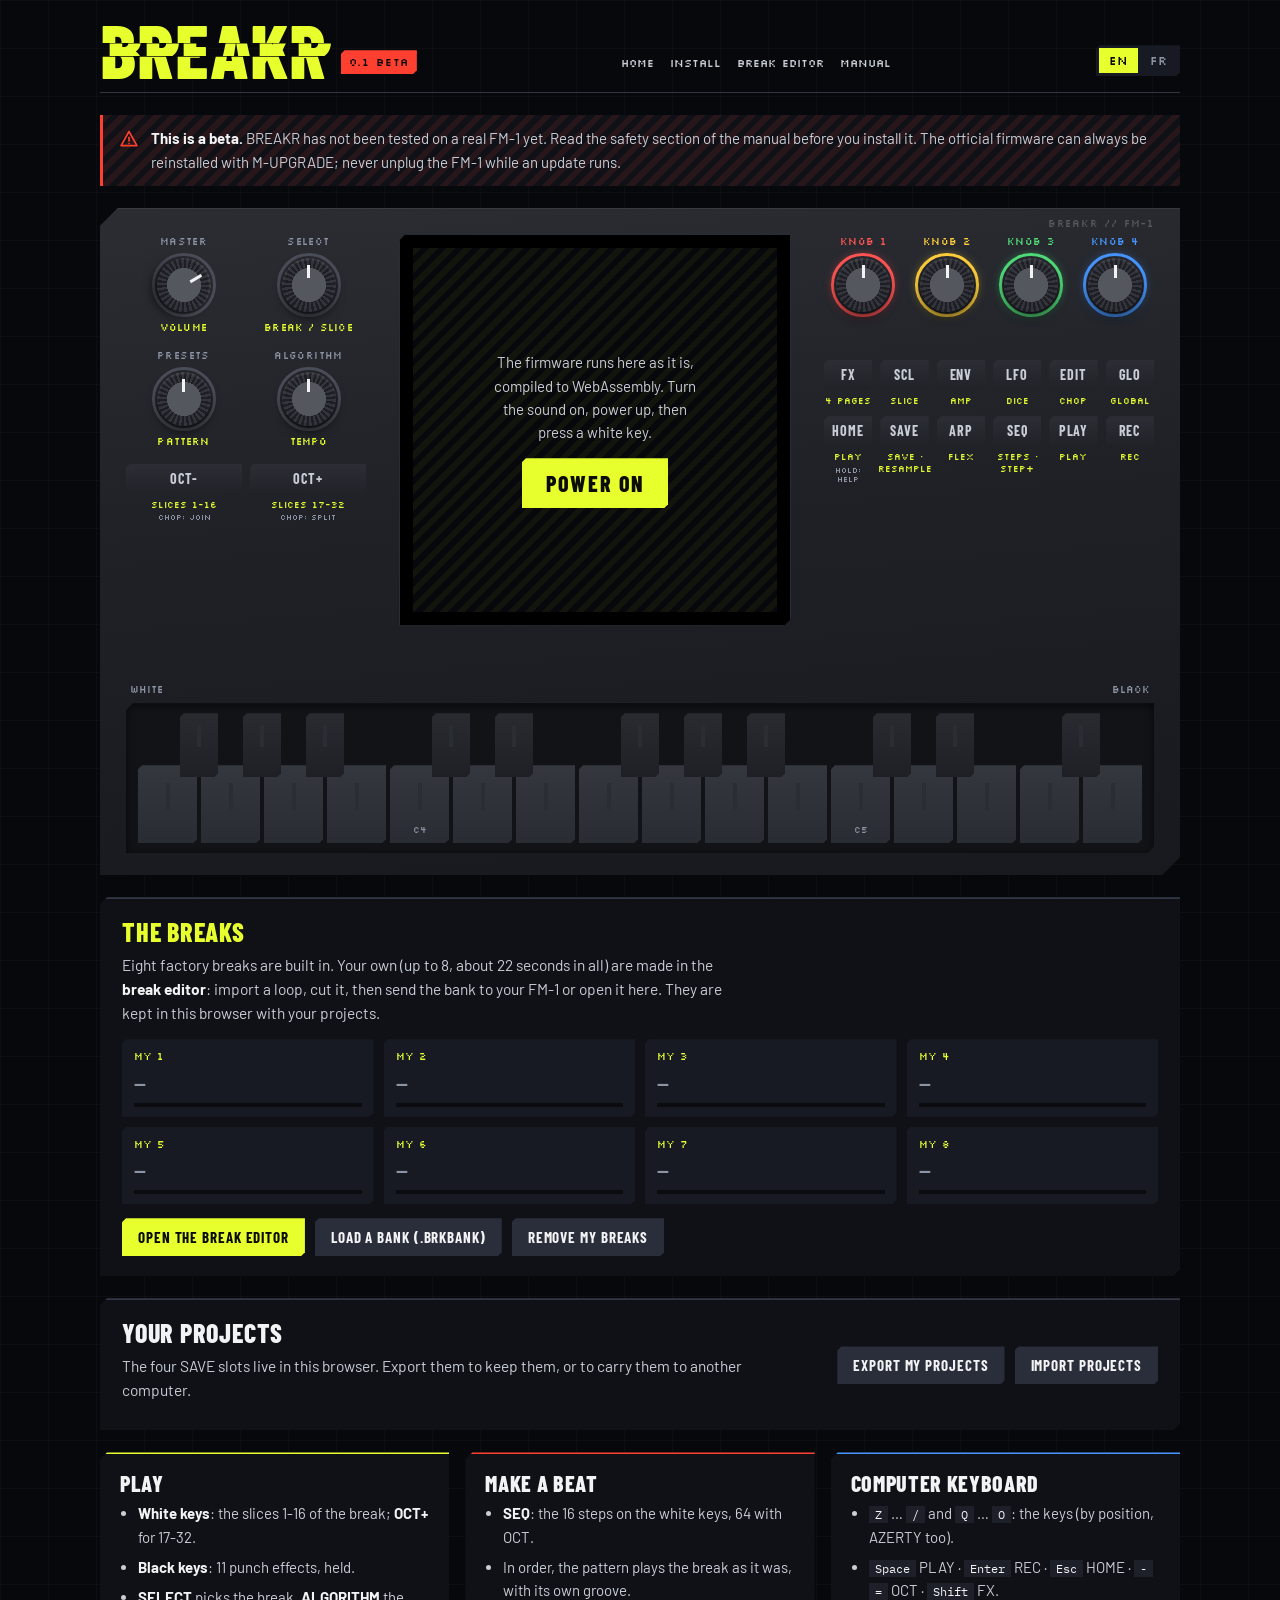
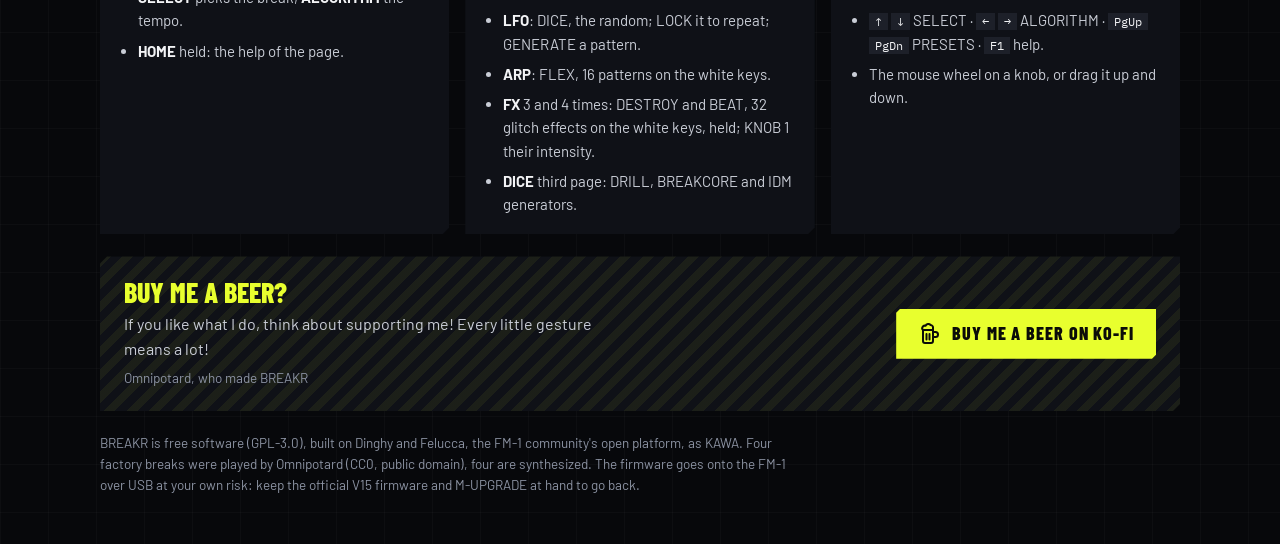
==== commit 11380e1a: "The site, the break editor, the installer page, the manual; audit fixes; release 0.1 - index.html (h" ====
--- a/emulator/index.html
+++ b/emulator/index.html
@@ -3,6 +3,7 @@
 <meta charset="utf-8">
 <meta name="viewport" content="width=device-width, initial-scale=1">
 <title>BREAKR Emulator</title>
+<meta property="og:image" content="../docs/img/card.png">
 <meta name="description" content="BREAKR by Omnipotard: a breakbeat slicer firmware for the M-VAVE FM-1, running in the browser.">
 <meta name="theme-color" content="#07080b">
 <meta name="color-scheme" content="dark">
@@ -64,6 +65,9 @@
 .logo .cut { position: absolute; inset: 0; color: var(--sig); clip-path: inset(41% 0 39% 0); transform: translateX(.09em); }
 .logo .base { clip-path: polygon(0 0, 100% 0, 100% 40%, 0 40%, 0 62%, 100% 62%, 100% 100%, 0 100%); display: block; }
 .beta { font-family: var(--pixel); font-size: 11px; letter-spacing: .06em; color: var(--sig-ink); background: var(--arm); padding: 4px 8px 3px; clip-path: var(--cut-s); white-space: nowrap; margin-bottom: 6px; }
+.sitenav { display: flex; gap: 4px 16px; flex-wrap: wrap; margin-bottom: 8px; }
+.sitenav a { font-family: var(--pixel); font-size: 11px; color: var(--text-2); text-decoration: none; }
+.sitenav a:hover { color: var(--sig); }
 .tag { font-family: var(--pixel); font-size: 11px; color: var(--muted); letter-spacing: .04em; text-transform: uppercase; margin-bottom: 6px; }
 .langs { display: flex; gap: 2px; background: var(--ink-3); padding: 3px; clip-path: var(--cut-s); margin-bottom: 4px; }
 .langs button { appearance: none; border: 0; background: none; color: var(--muted); font-family: var(--pixel); font-size: 12px; padding: 5px 10px; cursor: pointer; }
@@ -243,7 +247,7 @@
       <h1 class="logo" aria-label="BREAKR"><span class="base" aria-hidden="true">BREAKR</span><span class="cut" aria-hidden="true">BREAKR</span></h1>
       <span class="beta" id="beta-badge">0.1 BETA</span>
     </div>
-    <div class="tag" data-t="tag"></div>
+    <nav class="sitenav" aria-label="Site"><a href="../index.html">HOME</a><a href="../installer.html" data-t="n.inst"></a><a href="../editor/index.html" data-t="n.edit"></a><a href="../manual.html" data-t="n.man"></a></nav>
     <div class="langs" role="group" data-ta="langs" aria-label="Language">
       <button type="button" data-lang="en" lang="en">EN</button><button type="button" data-lang="fr" lang="fr">FR</button>
     </div>
@@ -326,7 +330,7 @@
 <script>
 (() => {
   "use strict";
-  const WASM_B64 = "AGFzbQEAAAABYA5gA39/fwF/YAAAYAF/AX9gAX8AYAJ/fwBgBH9/f38AYAABf2AHf39/f39/fwBgAn9/AX9gA39/fwBgBn9/f39/fwBgCX9/f39/f39/fwBgBX9/f39/AX9gBX9/f39/AAM+PQABAQICAQEBAwIEBQICAQYBBwMIBAMEBAMJAwYGBgYGAgQFCgkEAgIGBgYGAQYCCAkGAQsKAAMJDA0FBQ0EBQFwAQEBBQMBAEAGCQF/[base64]//AzsBlsS8gABBAEH/AToA+MO8gABBAEH/AToAmcS8gABBAEH/AToA+sO8gABBAEH//wM7AJvEvIAAQQBB/wE6AP3DvIAAQQBB/wE6AJ7EvIAAQQBB/wE6AP/DvIAAQQBB/wE6AKDEvIAAQQBB/wE6AIHEvIAAQQBB//8DOwGixLyAAEEAQf8BOgCExLyAAEEAQYz+t/AANgCFxLyAAEEAQf+TfDYApcS8gABBAEH/HzsAicS8gABBAEGK/[base64]/[base64]/[base64]/[base64]/q4AAQQBBADoA/f2rgABBAEEAOgCR/[base64]/roAAQQAhAANAIABBwLKzgABqQQA7AQAgAEG4srOAAGpCADcBACAAQbCys4AAakIANwEAIABBEmoiAEGIsQVHDQALQQBCADcCpOaugABBAEH//wE2AtzmroAAQQBCgICAgICABDcC1OaugABBAEIANwKc5q6AAEEAQQA2AszmroAAQYCAfCEAA0AgAEG4srOAAGpCADcDACAAQbCys4AAakIANwMAIABBEGoiAA0AC0EAQQA6APyxr4AAQQBB/wE6AIjykYAAQQBB/wE6AJzykYAAQQBCADcC0NGugABBAEIANwL80a6AAEEAQgA3AujRroAAQQBCADcC9NGugABBAEIANwLg0a6AAEEAQgA3ApDSroAAQQBCgICAgHA3AqTSroAAQQBCgICAgBA3AqzSroAAQQBB/wE6AIjykYAAQQBBAC0AveurgAAiAEEAIABBEEkbQYQDbEHuvauAAGotAAAiAEEAIABBBEkbQb69gIAAai0AADYC8NGugABBAEEAOgDB8pGAAEEAQQA2AtzRroAAQQBBADYCoNKugABBAEEANgLU1K6AAEEAQQA2ArjVroAAQQBB//8DNgLs1a6AAEEAQoCABDcCzNWugABBAEF/NgLk1a6AAEEAQf//ATYC4OaugABBAEL/gYCAcDcC2NWugABBAEIANwK81a6AAEEAQQAoAqiUkoAANgK0xLyAAEEAQYCAqt0GQQAtAMS6q4AAQQh0QQAtAMW6q4AAciIAQbgXIABBuBdJGyIAQZADIABBkANLG25BCmw2AtjRroAAQQBBADoAsMS8gAALyAwBFn8jgICAgABB4AFrIgAkgICAgABBAEEANgLs/[base64]/[base64]/[base64]/cyEBCyABIAxHDQACQCAFRQ0AQdCanIAAIQJB8OaugAAhB0EAIQ0DQCANQQhqIQNBACEBA0AgACABaiACIAFqKQAANwAAIAFBCGoiAUHgAUcNAAsCQCAAKAIQIgFB/4h9akG/x31JDQAgACgCFCIOQYACSQ0AIAAoAhwiBCAAKAIYIg9qIApLDQAgBCAOQfgDakH5A25BCHRJDQAgAC0AKSIQQSBLDQAgA0HEAWwiEUH45q6AAGogATYCACARQfTmroAAaiAONgIAIBFBgOeugABqIAAtACgiA0EBIANBf2pB/wFxQQhJGyIEOgAAAkAgACgCICIDQfB8akGpFEkNACABQf//A3FBCm4gBEH/[base64]/wFxTw0AIAkoAgAgCEG0DGooAgBLDQAgEyABOgAAIAEhFAsgA0EEaiEDIAFBH0cNAAtBACEBIBVBADYCAAJAA0AgACABaiIELQAAIgNFDQEgByABaiIGQdQNaiADQWBqIAMgA0Gff2pB/[base64]/[base64]/AXFB7wFLDQBBAEEQOgCvuquAAAtBAEEALQCwuquAAEEBcToAsLqrgABBAEEALQCxuquAAEEBcToAsbqrgAACQEEALQCyuquAAEG0f2pB/[base64]/akH/[base64]/[base64]/[base64]/[base64]/[base64]/[base64]/tq4AAQQBBAC0AiOqugAA6AJvvq4AAQQBBAC0AzOuugAA6AIfxq4AAQQBBAC0AkO2ugAA6APPyq4AAQQBBAC0A1O6ugAA6AN/0q4AAQQAtAJjwroAAIQBBAEGQCjsAtfirgABBACAAOgDL9quAAEEAQZAKOwCh+quAAEEAQZAKOwCN/KuAAEEAQZAKOwD5/auAAEEAQZAKOwDl/6uAAEEAQZAKOwDRgayAAEEAQQAtANzxroAAOgC3+KuAAEEAQQAtAKDzroAAOgCj+quAAEEAQQAtAOT0roAAOgCP/KuAAEEAQQAtAKj2roAAOgD7/auAAEEAQQAtAOz3roAAOgDn/6uAAEEALQCw+a6AACEAQQBBkAo7AL2DrIAAQQAgADoA04GsgABBAEGQCjsAqYWsgABBAEGQCjsAlYesgABBAEEALQD0+q6AADoAv4OsgABBAEEALQC4/K6AADoAq4WsgABBAEEALQD8/a6AADoAl4esgABB8OaugAAhAUGP1quAACEAQQEhAgNAIABB3WRqIAJBf2pBACABKAIAGxCKgICAACAAQeBnakEBOgAAIABB/[base64]/ROASh/[base64]/[base64]/[base64]/[base64]/AIMAQsgAEEgaiASQQJ0IgpqIAg2AgAgAEGAAmogCmogBTYCACASQQFqIRILIAUhDwsgBEEBaiIKIAxHDQALQQBBADYC8Mi8gAAgEkECSQ0CIA1BKG4hDiAGQcQBbEH05q6AAGooAgAhDEEBIQhBASEGA0AgAEGAAmogBkECdGooAgAiAkEHdCIEQYB/[base64]/[base64]/[base64]/[base64]/Sw0EQQAgAkEBajYCzM+ugAAgAkE/[base64]/[base64]/[base64]/[base64]/czYC9ANBgIADIQIDQCACQZCamYAAakJ/[base64]/[base64]/wE2ApSJrIAAIARBgOK8gABqQQA6AABBAEEAKAKolJKAAEGUCmo2ApzivIAAQQBBADYC/MS8gAALAkBBAC0AsMS8gABFDQBBAC0AgMW8gAAhAkEAKAKQ5q6AAA0AIAJBAXENAEEAKAKExbyAACECQQAoAqiUkoAAIAJrQfEuSQ0AQQAtAOSHr4AAQQAtALD/[base64]/[base64]/QFxIgobIiI6AKHivIAAQQAgBCAKQQBHciIjOgCg4ryAAEEQQQAgBBshJCAFQQF0IRBBAC0AvOurgAAiCEH8AXEhCiAIQQNxIQcgA0HsvauAAGohBkEALQCVxbyAAEEEdCESQQAtAIeamYAAIg5BA0ZBBHQhJUEALQD4xLyAACEmQQAtALnFvIAAIScgAkF/[base64]/[base64]/[base64]////[base64]/AXEiEkECSQ0AQQAgEkEDRkEEdCAPaiIOOgC5xbyAAAJAIA5BH0sNAEEAIRECQAJAQQAtAPyxr4AARQ0AQQAhEUEAIQUDQAJAIA4gBUGAsq+AAGoiEC0AAEYNACAAIBFqIBAtAAA6AAAgEUEBaiERCyAFQQFqIgVBAC0A/[base64]/[base64]/wFxSRsiEDoAAAJAQQAoApDmroAARQ0AIBEhCgwECwJAQQAoAszProAAIgVBACgCyM+ugABrQT9NDQAgESEKDAQLQQEhCUEAIAVBAWo2AszProAAIAVBAnRB/[base64]/[base64]/[base64]/aiIPDQALC0EAIBA6APyxr4AAQQBBACgC+LGvgAAgDkF/[base64]/AToAjfSRgAAMAQsCQCAFQQZHDQBBAC0AwLqrgABB/wFxQQFHDQBBACgCkPKRgAAgDUcNAUEAQf8BNgKQ8pGAAAwBCyAFQQlHDQAgCyANRw0AQf8BIQtBAEH/ATYCkPSRgABBAC0AvOurgABBAUsNAEEAQQA6ALzrq4AACyAMQcDFvIAAaiIFLQAARQ0AAkBBACgCzM+ugAAiDUEAKALIz66AAGtBP0sNAEEAIA1BAWo2AszProAAIA1BAnRB/[base64]/[base64]/98AcSECCyAAQYwDakF8aiESIABBjANqQX9qIQMgAEF/aiEKQQEhDANAAkAgAiAMQdSlkIAAai0AAHZBAXFFDQACQCAMQQlHDQBBAC0AmZmZgABB/wFxQQlHDQACQAJAAkACQEEALQDcxbyAACIFQQRLDQBBASAFdEEWcUUNAAJAQQAoArTFvIAAIg1FDQBBACgCqJSSgAAgDWtBuRdJDQELQQAhBUEAQQAoAqiUkoAANgK0xbyAAEG/[base64]/q4AAQQBBADoA/f2rgABBAEEAOgCR/[base64]/Sw0AQQAgBUEBajYCzM+ugAAgBUE/[base64]/[base64]/[base64]/[base64]/AXFBEUkNAEEAQQE6AJbFvIAAC0EAKALAlJKAACEFQQBBADYCwJSSgAACQCAFRQ0AAkACQAJAAkACQEEALQCZmZmAAEF/[base64]/[base64]/[base64]/[base64]/wAgDEH/[base64]/[base64]/ACAMQf8ASBsiDEGAfyAMQYB/[base64]/[base64]/[base64]/[base64]/[base64]/[base64]/[base64]/[base64]/[base64]/uquAAEEALQC9uquAAEEALQC+uquAABC0gICAAEEAQQE6ALDEvIAAQQBBACgCqJSSgAA2AoTFvIAADAgLQQAgDEEALQC/uquAAGoiDEH/[base64]/[base64]/[base64]/[base64]/aiIARQ0BIAEgAkkNAAsLIAMNAAJAQQAoAqiJrIAAIgFFDQBBAEEAOgDgia6AACABQQFGDQBBAEEAOgDhia6AACABQQNJDQBBAC0A4cmsgAAhAkEALQDhia2AACEDQQAtAOHJrYAAIQVBACEBA0AgA0H/AXEhCCAFQf8BcSEJIAJB/[base64]/wFxIQILIAFB7AFsQcPrq4AAai0AACIDIAFBxAFsQYDnroAAai0AACIEQQEgBEEBSxsgAxtBBHQhBUEAIQMDQCAAIANqIgRCADcAACAEQQhqQQA2AAAgA0EMaiIDQYADRw0ACyAAQQA6AIIDIAAgAToAgQMgACAFQcAAIAVBwABJGyIGOgCAAwJAIAJFDQAgBkF/[base64]/wBIGyIBQYF/IAFBgX9KGzoABAsgBEEEaiEEIAVBBGohBSACIANBAWoiA0cNAAsgAC0AAA0AIABBAToAAAsLhwQBB38gAC0AAiEEIAEgAC8AACIFOwEAAkACQAJAIAJBAk8NAEEBIQYMAQsgAkH5AyACQfkDSRshBiAAQQRqIQcgBEH/AXEiAEHYACAAQdgASRshCCABQQJqIQkgBcEhBUEBIQQDQCAJIAcgBEF/akEBdmotAAAiAEEPcSAAQQR2IARBAXEbIgBBHXRBH3UgCEEBdEHQxICAAGouAQAiCnEgCkEDdWogAEEedEEfdSAKQQF1cWpBACAAQQFxayAKQQJ1cWoiCkEAIAprIABBCEkbIAVqIgVBgIB+IAVBgIB+ShsiBUH//wEgBUH//[base64]/[base64]/fmohBCADQQFqIQMgBCABSQ0ACwJAIAZBCkkNACAAIAJJDQBBASEBIAVBPGogAEkNAQtBAiEBAkAgCUEISQ0AIAhBE0sNAQsCQCACIABBBWpJDQAgCEEJSw0BC0EDIQEgCUEBSw0AQQFBAyAGIAdLGyEBCyABC6kGAQd/QX8hAQJAIABBA0sNAEF/IQJBjLF/[base64]/[base64]/[base64]/[base64]/akH/AXFBwAFJGyAFQZ9/akEaSRtB8OeQgABqLQAAaiEQIAgtAAAhByAIQQFqIQggBw0ACwtBAEECIBBBEGpBFUEALQCamZmAAEEDdEHkp5CAAGovAQAQuYCAgABBuOeQgABBB0EDQQAtAJmZmYAAQQJ0QdDnkIAAaigCAEHBABC4gICAABogAEEAOgAEIABB0ILRggI2AgAgAEF/aiEHA0AgB0EBaiIHLQAADQALQQAhBUEALQC966uAAEEBaiEIAkADQCAAQcAAaiAFaiAIIAhBCm4iAkEKbGtBMHI6AAAgBUEBaiEGIAhBCkkNASAFQQpJIQMgAiEIIAYhBSADDQALCyAGIQUCQCAGQQFHDQAgAEEwOgBBQQIhBQsgBkF/[base64]/aiEHA0AgB0EBaiIHLQAADQALQQAhBUEAKAKU8pGAAEEBaiEIAkADQCAAQcAAaiAFaiAIIAhBCm4iAkEKbGtBMHI6AAAgBUEBaiEGIAhBCkkNASAFQQpJIQMgAiEIIAYhBSADDQALCyAGIQUCQCAGQQFHDQAgAEEwOgBBQQIhBQsgBkF/[base64]//[base64]/akH/AXFBwAFJGyAGQZ9/akEaSRtB4JaRgABqLQAAaiICIANMDQAgCCEGDAILIABBwABqIAhqIAU6AAAgCEEBaiEGIAhBFUsNASAEIAhqIQUgBiEIIAUtAAAiBUH/[base64]/[base64]/aiECCyAIQS46AABBACEGIAJBADoAAyACIARBCnBBMHI6AAICQAJAQQAtAMe6q4AADQBBnu8DIQIMAQtBAC0AmpmZgABBA3RB5qeQgABqLwEAIQILAkAgAC0AACIHRQ0AIABBAXIhCEEAIQYDQCAGIAdB/wFxIgVBYGpBPyAFIAdBoH9qQf8BcUHAAUkbIAVBn39qQRpJG0Hw55CAAGotAABqIQYgCC0AACEHIAhBAWohCCAHDQALC0G455CAAEHcASAGa0EDIAAgAkH//wNxELiAgIAAGkHAp5CAAEG0AUESQY+kgIAAQbyggIAAQQAtAMe6q4AAG0GOtgEQuICAgAAaAkBBACgCmOaugABFDQBB5/MDIQcCQEEAKAKolJKAAEGsAm5BAXENAEGi8QFB53NBACgCkOaugAAbIQcLQeYBQQxBBSAHQf//[base64]/aiIFDQALCyACQeADaiECIANBAWoiAyANRw0ACwsCQCAOQeIBaiIHQe8BSw0AIAEgCWsiBUEdSw0AIAVB8AFsIAdqQQF0QdDivIAAaiIHIAcvAQAiB0ELdkGSAWwgE2pBA3RBgPADcSAHQR9xQZIBbCAQakEIdnIgB0EFdkE/[base64]/[base64]/NwEAIAdBwgNqQvWp1qfZnuX6lH83AQAgB0HAB2ohByAIQX5qIggNAAsLAkAgCUFkakFgSQ0AIAlBHmohA0H/[base64]/AXEhCgtBAC0AlsW8gAAhCEEAKALM4ryAACEHQQAoAvCxr4AAIRMCQCAHQft+akG/[base64]//[base64]/[base64]/wFxIgVBYGpBPyAFIAdBoH9qQf8BcUHAAUkbIAVBn39qQRpJG0HglpGAAGotAABqIQYgCC0AACEHIAhBAWohCCAHDQALC0H455CAACAJIAZrIAQgAiADQf//A3EQuICAgAAaCyANQQFqIg1BEEcNAAtBACgCzOK8gAAhBwtBACgClOaugAAhCQJAIAdB035qQbt/SQ0AQQAhAgNAIAJBemogAiACQQVLIgcbQSdsQRZBAyAHG2ohCEGZAUGFASAHGyEHAkACQCAJIAJ2QQFxDQBBoyEhBUH1qQIhBAwBC0EALQCamZmAAEEDdEHkp5CAAGovAQAhBUHBACEECyAIIAdBJUESIAVB//8DcRC5gICAACAHQQNqIQ4gCEESaiENAkACQCACQQJ0QcC0kYAAaigCACIDLQAAIgcNAEEAIQcMAQsgA0EBaiEIQQAhBgNAIAYgB0H/AXEiBUFgakE/IAUgB0Ggf2pB/[base64]//[base64]/NgEAIAYgB0HgA2oiB0cNAAsLIApBA0kNACANIAFrQR5qIQggBCAOIAxqIAJrQeADbGohBwNAIAdBnu/7vH82AQAgB0GgC2pBnu/7vH82AQAgB0HAB2pBnu/7vH82AQAgB0HgA2pBnu/[base64]/[base64]/[base64]/IQgDQCAHIAhqIAU6AAAgBiAIaiEFIAhBAWoiAiEIIAVBAWotAAAiBQ0ACyAHIAJqIQgLQQAhBiAIQQA6AAACQCAALQAAIgdFDQAgAEEBciEIQQAhBgNAIAYgB0H/AXEiBUFgakE/IAUgB0Ggf2pB/wFxQcABSRsgBUGff2pBGkkbQeCWkYAAai0AAGohBiAILQAAIQcgCEEBaiEIIAcNAAsLQfjnkIAAQewBIAZrQR0gAEH1qQIQuICAgAAaCyATQey6q4AAaiEPIBlB7AFsIhpBxeurgABqIRsgAEHAAGpBfGohDiAAQcAAakF/[base64]/cUEGbGoiCi0AACIFRQ0AQcgBQcYAIAEbIgcgBUF/akEPcUEBdEGAtJGAAGovAQAiBUELdmxBA3RBgAIgB2siBkEEdGpBgPADcSAFQR9xIAdsIAZBA2xqQQh2ciAFQQV2QT9xIAdsIAZBBWxqQQN2QeAfcXIhBwwBC0GFwgBBoyEgARshBwsgC0EHcUE6bCEYIAlB4wBqIRQgAyACQRtBNCAHQf//[base64]/akH/AXFBwAFJGyAFQZ9/akEaSRtB8OeQgABqLQAAaiEGIAgtAAAhByAIQQFqIQggBw0AC0EAIAZBAXZrIQgLQbjnkIAAIAggE2ogAyAAIAJB//8DcRC4gICAABoCQAJAAkAgCi0AAEF/[base64]/wFxIgVBYGpBPyAFIAdBoH9qQf8BcUHAAUkbIAVBn39qQRpJG0HglpGAAGotAABqIQYgCC0AACEHIAhBAWohCCAHDQALQQAgBkEBdmshBwtB+OeQgAAgByATaiAEIAIgA0H//[base64]/[base64]//8DcRC4gICAABogFi0AACEHCwJAIAdBAXFFDQAgCUHQAGohCEHBACEHAkAgAQ0AQQAtAJqZmYAAQQN0QeSnkIAAai8BACEHC0HAp5CAACAZQRdqIAhB1LSAgAAgB0H//wNxELiAgIAAGgsCQAJAIAotAAVBD3EiB0UNACAHQQJ0QYC1kYAAaigCACECQcEAIQMCQCABDQBBAC0AmpmZgABBA3RB5KeQgABqLwEAIQMLIAlB2QBqIQQCQAJAIAItAAAiBw0AQQAhBwwBCyACQQFqIQhBACEGA0AgBiAHQf8BcSIFQWBqQT8gBSAHQaB/akH/AXFBwAFJGyAFQZ9/akEaSRtB8KeQgABqLQAAaiEGIAgtAAAhByAIQQFqIQggBw0AC0EAIAZBAXZrIQcLQcCnkIAAIAcgE2ogBCACIANB//[base64]/[base64]/AXEiBUFgakE/IAUgB0Ggf2pB/wFxQcABSRsgBUGff2pBGkkbQfCnkIAAai0AAGohBiAILQAAIQcgCEEBaiEIIAcNAAtBACAGQQF2ayEHC0HAp5CAACAHIBNqIAMgACACQf//[base64]/[base64]/rqAgABBAC0AhfSRgAAbIgctAAAiCA0AIAAhBwwBCyAHQQFqIQUgACEHA0AgByAIOgAAIAdBAWohByAFLQAAIQggBUEBaiEFIAgNAAsLIAZBP3EhASAHQQA6AAAgAEF/aiEHA0AgB0EBaiIHLQAADQALIAZBAWpB/wFxIQhBACEFQQEhAgJAA0AgAiEDIABBwABqIAVqIAggCEEKbiIEQQpsa0EwcjoAACAFQQFqIQYgCEEKSQ0BIANBAWohAiAFQQpJIQ4gBCEIIAYhBSAODQALCyAGQX9qIQQCQCAGQQNxRQ0AQQAhCEEAIANBA3FrIQUgAEHAAGogBmohAgNAIAcgCEF/[base64]/cUE8bCEEIAdBgPADcUELdkE8bCEOA0BBACEIIA0gDGtBHUshBiAJIQcDQAJAIAcgB0EGbkEGbGtBAUsNACAGDQAgAiAIaiIFIAUvAQAiBUELdkHEAWwgDmpBA3RBgPADcSAFQR9xQcQBbCADakEIdnIgBUEFdkE/cUHEAWwgBGpBA3ZB4B9xcjsBAAsgB0EBaiEHIAhBAmoiCEHgA0cNAAsgCUEBaiEJIAJB4ANqIQIgDUEBaiINIAtHDQALC0G455CAAEEGQaMBIABBnu8DELiAgIAAGgJAAkACQAJAIA8gAUEGbGotAAMiB0UNACAHQQtLDQEgB0F/akH/AXFBAnRB0LORgABqIQcMAgtBnqGAgABBjI6AgABBAC0AhfSRgAAbIQdBjrYBIQgMAgsgB0EUakEfcUECdEHgpZCAAGohBwtBAC0AmpmZgABBA3RB5KeQgABqLwEAIQggBygCACEHC0H455CAAEHQAEGmASAHIAhB//[base64]/[base64]/[base64]/[base64]/[base64]/[base64]/[base64]/wFxIgZBYGpBPyAGIAdBoH9qQf8BcUHAAUkbIAZBn39qQRpJG0Hw55CAAGotAABqIQIgBS0AACEHIAVBAWohBSAHDQALCyANQewBbCEHQbjnkIAAQewBIAJrQYIBIAAgA0H//[base64]/IQgDQCAHIAhqIAU6AAAgBiAIaiEFIAhBAWoiAiEIIAVBAWotAAAiBQ0ACyAHIAJqIQgLQQAhBiAIQQA6AAACQAJAIAAtAAAiBw0AQewBIQcMAQsgAEEBciEIA0AgBiAHQf8BcSIFQWBqQT8gBSAHQaB/akH/AXFBwAFJGyAFQZ9/akEaSRtB4JaRgABqLQAAaiEGIAgtAAAhByAIQQFqIQggBw0AC0HsASAGayEHC0H455CAACAHQZkBIABB9akCELiAgIAAGkEALQCF9JGAACEHAkACQAJAAkAgBC0AAEF/[base64]/AXEiBUFgakE/IAUgB0Ggf2pB/wFxQcABSRsgBUGff2pBGkkbQeCWkYAAai0AAGohBiAILQAAIQcgCEEBaiEIIAcNAAtB7AEgBmshBwtB+OeQgAAgB0GsASACIANB//[base64]/[base64]/[base64]/aiIIDQALCyALDQAgDiAHayEIIAIgB0EBdGohBwNAIAdCnu/7vO/zvc93NwEAIAdBCGpCnu/7vO/zvc93NwEAIAdBEGohByAIQXhqIggNAAsLIAJB4ANqIQIgBkEBaiIGIAlHDQALC0H455CAAEEGQR9B/[base64]/QBBIiAQQQAQu4CAgAACQEEAKALM4ryAACIHQaB/[base64]/[base64]/[base64]/[base64]/akH/AXFBwAFJGyAFQZ9/akEaSRtB4JaRgABqLQAAaiEGIAgtAAAhByAIQQFqIQggBw0AC0HsASAGayEHC0H455CAACAHQaYBIAIgA0H//[base64]/wFxIg9B2gBsIRFBACEFA0ACQAJAIA4gE08NACAOQdoAbEHId2ogFm4hDAwBCwJAIBVB/[base64]/cUHGAGxBogdqQQN2QeAPcXIhCCANIRICQCAKIA1rQQNxIgNFDQAgDSADaiESIAsgDUHgA2xqIQYgAyECA0AgBiAIOwEAIAZB4ANqIQYgAkF/[base64]/66AACENQbjnkIAAQQZBkwFB/[base64]/[base64]/akG7f0kNAEEAIQdBuOeQgABBBkEgQQAtALy6q4AAQQtwQQJ0QfC1kYAAaigCAEEALQCamZmAAEEDdEHkp5CAAGovAQAQuICAgAAaIABBIzoAAEEALQC/[base64]/wFxIgdBIEkNACAHQZ9/akEaSQ0AIAdBOksNACAHQYF/akEgSw0BC0E/[base64]/aiIFQR9LDQAgAUHI7KuAAGogGSAKLQAAGyAFai0AAEEDcSECCyACQQF0QbC0kYAAai8BACECAkACQEEAKAKQ5q6AAA0AQfgAIQUMAQtB/wFB+AAgCEEAKAKM8pGAAEZBAXEbIQULIA4gA0ENQR5BgAIgBWsiDUEEdCAFIAJBCHZB+AFxbGpBgPADcSANQQNsIAUgAkEfcWxqQQh2ciANQQVsIAUgAkEFdkE/cWxqQQN2QeAfcXJB//[base64]/[base64]//[base64]/[base64]/akH/AXFBwAFJGyAFQZ9/[base64]/[base64]/akH/AXFBwAFJGyAFQZ9/[base64]//wNxELmAgIAAIA5BIWohECAIQQZqIQ1BACEGQQAhBQJAIAdBA3QiE0Hw6ZGAAGooAgAiBy0AACIIRQ0AIAdBAWohA0EAIQdBACECA0ACQCACIAhB/wFxIgVBYGpBPyAFIAhBoH9qQf8BcUHAAUkbIAVBn39qQRpJG0HglpGAAGotAABqIgJBM00NACAHIQUMAgsgACAHaiAIOgAAIAdBAWohBSAHQRVLDQEgAyAHaiEIIAUhByAILQAAIghB/wFxDQALCyAJQeQAIBkbIQkgACAFakEAOgAAQfjnkIAAIA0gECAAIAwQuICAgAAaIA5BLmohDAJAIBNB9OmRgABqKAIAIgctAAAiCEUNACAHQQFqIQNBACEHQQAhAgNAAkAgAiAIQf8BcSIFQWBqQT8gBSAIQaB/akH/AXFBwAFJGyAFQZ9/[base64]/[base64]/cUE3bEHtB2pBA3ZB4AdxciEIQQAgCmshFCAKQaB8bEHQ4ryAAGohFkHc4ryAACAKQeADbGshDEEALQCmuquAACEVQQYhCSAXQTxJIRNBACEFA0BBNiENAkAgC0EASA0AAkAgCSALayALIAlrIBMbIgZBAEoNAEE2IQ0gBkFzSA0BQTYgBkEOaiAVbEH//[base64]/u8fzYCACAIQezivIAAakKe7/u87/O9z3c3AgAgB0EBaiEICyAFIAdGDQAgCEHgA2wgCUHgA2xrQdDivIAAaiEHIBkgCGtBHmohCANAIAdBhARqQZ7v+7x/NgIAIAdB/ANqQp7v+7zv873PdzcCACAHQSRqQZ7v+7x/NgIAIAdBHGpCnu/7vO/[base64]/[base64]//wFtIghB6gEgCEHqAUgbIghB+AFxIQIgCEEHcSEJIAVBkAFIIQ0gCEF/[base64]/[base64]/cXI7AQALIAhBAmohCCAHQQFqIgdB3AFHDQALCyAMQeADaiEMIAlBAWoiCUE1Rw0AC0HAp5CAAEE/QfAAQZ63gIAAQfWpAhC4gICAABpBwKeQgABBxQBB/[base64]/[base64]/[base64]/akH/AXFBwAFJGyAFQZ9/[base64]//8DcRC6gICAAEGFwgAhBwwBC0HsAEH2AEEFQYXCABC6gICAACAHQQJHDQFBAC0AmpmZgABBA3RB5KeQgABqLwEAIQcLQYQBQfYAQQUgB0H//wNxELqAgIAAQYXCACEHDAELQYQBQfYAQQVBhcIAELqAgIAAQQAtAJqZmYAAQQN0QeSnkIAAai8BACEHC0GcAUH2AEEFIAdB//8DcRC6gICAAAtBACgCzOK8gABBvH5qQa1/[base64]//8DcRC5gICAAEEAIQRBwQBBnm8gAkEALQCwxbyAAEYbIQ0gCEEfaiEDQQAhCAJAIAJBAnRBwPGRgABqKAIAIg4tAAAiB0UNACAOQQFqIQhBACEGA0AgBiAHQf8BcSIFQWBqQT8gBSAHQaB/akH/AXFBwAFJGyAFQZ9/akEaSRtB8OeQgABqLQAAaiEGIAgtAAAhByAIQQFqIQggBw0AC0EAIAZBAXZrIQgLQbjnkIAAIAggA2pBICAOIA1B//8DcRC4gICAABpBwQBBjrYBIAJBAC0AsMW8gABGGyENAkBBorOAgABBxJ+AgABBAC0AhfSRgAAiBxtBioiAgABBurCAgAAgBxsgAkGVuquAAGotAAAbIg4tAAAiB0UNACAOQQFqIQhBACEGA0AgBiAHQf8BcSIFQWBqQT8gBSAHQaB/akH/AXFBwAFJGyAFQZ9/[base64]//[base64]/[base64]/akH/AXFBwAFJGyAFQZ9/akEaSRtB4JaRgABqLQAAaiECIAgtAAAhByAIQQFqIQggBw0AC0EAIAJBAXZrIQgLQfjnkIAAIAggDmogBCAAQcAAaiADQf//[base64]/SQ0DIABBADoAAEEALQCF9JGAACEHAkACQEEALQC866uAACILQQJJDQACQAJAQZS7gIAAQZu7gIAAIAdB/wFxGyIHLQAAIggNACAAIQcMAQsgB0EBaiEFIAAhBwNAIAcgCDoAACAHQQFqIQcgBS0AACEIIAVBAWohBSAIDQALCyAHQQA6AAAgC0EKIAtBCkkbIQEgAEHAAGpBfGohDSAAQcAAakF/[base64]/Z+AgABBkK2AgAAgB0H/AXEbIgctAAAiCA0AIAAhBwwBCyAHQQFqIQUgACEHA0AgByAIOgAAIAdBAWohByAFLQAAIQggBUEBaiEFIAgNAAsLIAdBADoAAAtBjrYBIQcCQCALQQJJDQBBAC0AmpmZgABBA3RB5qeQgABqLwEAIQcLQfjnkIAAQQZB/gAgACAHQf//[base64]/[base64]/[base64]/akH/AXFBwAFJGyAFQZ9/[base64]/[base64]/akH/AXFBwAFJGyAFQZ9/akEaSRtB8KeQgABqLQAAaiIGIAJMDQAgByEFDAILIAAgB2ogCDoAACAHQQFqIQUgB0EVSw0BIAMgB2ohCCAFIQcgCC0AACIIQf8BcQ0ACwsgACAFakEAOgAAQcCnkIAAIA5BuwEgAEH1qQIQuICAgAAaIARBAWoiBEEERw0AC0EAKALM4ryAACEHCwJAIAdBkH5qQbh/[base64]/[base64]/[base64]/[base64]//wNxELiAgIAAIgdBBGohBAJAIAAoAgAiBi0AACIIRQ0AIAZBAWohAyASIAdrQTVqIQJBACEHQQAhBgNAAkAgBiAIQf8BcSIFQWBqQT8gBSAIQaB/akH/AXFBwAFJGyAFQZ9/akEaSRtB8KeQgABqLQAAaiIGIAJMDQAgByEFDAILIABBwABqIAdqIAg6AAAgB0EBaiEFIAdBFUsNASADIAdqIQggBSEHIAgtAAAiCEH/AXENAAsLIABBwABqIAVqQQA6AABBwKeQgAAgBEHLASAAQcAAakH1qQIQuICAgAAaAkACQCAALQAEIgJFDQBBACEGIBMhCCACIQcDQCAGIAdB/wFxIgVBYGpBPyAFIAdBoH9qQf8BcUHAAUkbIAVBn39qQRpJG0Hw55CAAGotAABqIQYgCC0AACEHIAhBAWohCCAHDQALIAZBNksNAQtBuOeQgAAgGUHUASAcQZ7vAxC4gICAABoMAQtBACEHQQAhBQJAA0ACQCAFIAJB/[base64]/akH/AXFBwAFJGyAFQZ9/akEaSRtB8KeQgABqLQAAaiEGIAgtAAAhByAIQQFqIQggBw0AC0HoASAGayEHC0HAp5CAACAHQQ0gAkHBABC4gICAABoLQQAtAJmZmYAAIQdBAC0AhfSRgAAhCEE3IQRBKiEOQQAhAwNAAkAgB0H/AXFBGGxBkOyRgABBgO6RgAAgCEH/[base64]//A3EQuICAgAAaQQAtAJmZmYAAIQdBAC0AhfSRgAAhCAsgBEEWaiEEIA5BFmohDiADQQFqIgNBBkcNAAtBACgCzOK8gABBkH5qQaN/SQ0AQfDvkYAAIQhBACEHA0BBwKeQgABBwKeQgABB/[base64]/AXEiBUFgakE/IAUgB0Ggf2pB/[base64]/aiIFDQALCyAJDQAgDCEFIAIhBwNAIAdBhAJqIAg7AQAgB0GCAmogCDsBACAHQYACaiAIOwEAIAdB/gFqIAg7AQAgB0H8AWogCDsBACAHQfoBaiAIOwEAIAdB+AFqIAg7AQAgB0H2AWogCDsBACAHQRBqIQcgBUEIaiIFDQALCyACQeADaiECIAZB4ANqIQYgA0EBaiIDIARHDQALC0EAIQYCQAJAQQAtAIDivIAAIgcNAEH5ACEHDAELQYHivIAAIQgDQCAGIAdB/[base64]/PGRgAAhAUGAcCEAA0AgAEGglJKAAGogASAAQaCEkoAAaigCAGxBDHUiAkGBgH4gAkGBgH5KGyICQf//ASACQf//AUgbskMAAAA4lDgCACAAQaSUkoAAaiABIABBpISSgABqKAIAbEEMdSICQYGAfiACQYGAfkobIgJB//8BIAJB//8BSBuyQwAAADiUOAIAIABBCGoiAA0AC0EAQQApA6CUkoAAQoACfCIDNwOglJKAAEEAIANC6Ad+QsTYAoA+AqiUkoAAQaCEkoAAC8OUAQE/f0EALQDHuquAACEAAkBBACgCwM+ugAANAAJAQQAoAsjProAAQQAoAszProAARg0AA0BBACgCyM+ugABBP3FBAnRB0M+ugABqKAIAIgFBCHYhAgJAAkACQAJAAkACQAJAIAFB/wFxQX9qDgYAAQIEAwUGC0EALQC966uAACIDQQAgA0EQSRtBhANsIgNB7b2rgABqLQAAIAJB/wFxQQBBAEEAIAFBEHZB/[base64]/[base64]/wFxIgNB/wFGDQAgAUHvsa+AAGotAABFDQEgAUHusa+AAGotAAAgA0cNAQsgAUHrsa+AAGoiAy0AAA0AIANBAToAACABQZCyr4AAaiABQYiyr4AAaigCAEHcAW1BAWo2AgALIAFBtAhqIgENAAwFCwtBAEH/AToAiPKRgABBAEIANwLQ0a6AAEEAQgA3AvzRroAAQQBCADcC6NGugABBAEIANwL00a6AAEEAQgA3AuDRroAAQQBCADcCkNKugABBAEKAgICAcDcCpNKugABBAEKAgICAEDcCrNKugABBAEH//[base64]//wE2AuDmroAAQQAgATYC8NWugABBABCSgICAAAwDC0EAQQE2ApDmroAADAILQQBBADYCkOaugABBAEEANgKY5q6AAEEAQf8BOgCI8pGAAEEAQf8BNgKM8pGAAEEAQf//ATYC4OaugABBAEEANgK41a6AAEEAQQA2AtTUroAAQQBBADYCpNKugABBACgChPKRgABBD0sNAUEAQf8BNgKE8pGAAAwBC0EAQQA2ApDmroAAQQBBADYCmOaugABBAEH/AToAiPKRgABBAEEANgLU1K6AAAJAQQAtALD/roAARQ0AQQAtALP/roAAQf8BcQ0AQQBBAToAs/+ugABBAEEAKALQ/66AAEHcAW1BAWo2Atj/[base64]/[base64]/AXFBAUchC0EAIQwDQEGAAiAMayENIAMgAmtB//[base64]/[base64]/aiIADQALC0EAIQEDQAJAAkAgAUEMbEHY1K6AAGoiAigCAA0AQQAgA0F/[base64]/aiABIAJJGxCTgICAACEBCyAMQQJ0IRAgASAPayANbSERQQAhEkEAIRMDQAJAIBJBtAhsIglBsP+ugABqIhQtAABFDQACQCAJQbH/roAAaiIVLQAAQcQBbCIBQfDmroAAaigCAA0AIBRBADoAAAwBCyAJQcz/roAAaiEWIAlByP+ugABqIRcgCUHE/66AAGohGCAJQeT/roAAaiEZIAlB4P+ugABqIRogCUHc/66AAGohGyAJQdT/roAAaiEcIAlB0P+ugABqIQUgCUHY/66AAGohHSAJQbP/roAAaiEeIAlBvP+ugABqIQcgCUHw/66AAGohHyAJQbT/roAAaiEgIAlBwP+ugABqISEgAUH05q6AAGooAgAiIkF/aiEjIAlB6P+ugABqIiQoAgAhAyAJQbj/[base64]/roAAai4BACEAIAZB8v+ugABqLgEAISggBygCACEIAkACQCAeLQAAIilFDQAgBSAFKAIAIB0oAgBrIgY2AgAgBkEASg0BIBRBADoAAAwDCwJAIBwoAgAiBkUNACAFIAUoAgAgBmoiBjYCACAGQf//AUgNASAcQQA2AgBB//8BIQYgBUH//wE2AgAMAQsgBSgCACEGIARBD3ENACAbKAIAIipB//8BSg0AIAUgBiAqbEEPdSIGNgIAIAZBJ0oNACAUQQA6AAAMAgsgByAIQQAgJkEEdSAKQQR1bEEIdSImayAmICcbIidqIiZB//[base64]/66AAGotAAANACAJQbL/roAAai0AACIBQR9LDQBBASABdCATciETCyASQQFqIhJBBkcNAAtBACATNgLwsa+AAAJAQQAoArjVroAAIgNFDQBBACECA0ACQAJAIAJBDGxB2NSugABqIgEoAgAiBiANSw0AQQAgA0F/[base64]/[base64]//AXEgCUkNAQsgCiACakH//wFxQQF0QbCyr4AAaiABQZDWroAAaigCACABQZDeroAAaigCAGpBAXUiA0H//wEgA0H//[base64]//8AcWsgAmpBgG5qNgK085GAAAsgAEE9SQ0DIAZBBHZB5ABwIAVBRGpPDQNBACAGQQx2Qf8BcUHAAGo2ArjzkYAADAMLQQAhCEEAIAU6APTykYAAAkAgBcAiAEF/[base64]/[base64]/[base64]/vORgAA6AP3zkYAAQQBBgICACCAIQRB2QQFqbjYC2PORgABBACAGQQdwQQJ0QaDIgIAAai0AACIBQQF2OgD+85GAAEEAIAFBAXE6APrzkYAAQQBBADoA/PORgABBAEEANgLU85GAAAsgB8AiAUEAIAFBAEobQR9xQcm6q4AAai0AACIIQeQASSEBAkBBACgCtPKRgAAiKUUNAEGAkMsBICluIQ4LIAhB5AAgARshAEEAIA42AoD0kYAAAkBBACwAnfKRgAAiFUH/AXEiKEEGRw0AAkACQEEAKAKQ5q6AAEUNAEEAKAKA8pGAAEEEdiIBQQAoAoTWroAAQYADcGxBDHZBAC8BitaugABqIQIMAQtBACgCgPKRgABBBHYhAUEAKAKo8pGAACECCwJAAkAgAkEFQQQgCEEySxt0IAFB4ABsQQp2Qfz//wFxQQFybiIFQQAoAvzykYAAIgFJDQAgAUF/[base64]/[base64]/[base64]/[base64]/PORgAAhMUEAKALk85GAACEyQQAtAP7zkYAAITNBAC0A/[base64]//AUEAIA0gB8AiAUYbIgNODQAgAkGABGoiAiADIAIgA0gbIQIMAQsgAiADTQ0BIAJBgHxqIgIgAyACIANKGyECC0EAIAI2AqDykYAACwJAAkACQAJAAkAgHg4EAgAAAQALIBoNAwtBAC0AwvKRgABBAUcgEkH/AXEgGhshAwwBC0EAKAL88pGAACIDQSBJQQAoAvjykYAAIAN2cSEDCwJAAkBB//[base64]/c2ogASAkQf8BcRsgHWpB//8BcUEBdEGwsq+AAGouAQAhAQJAAkAgCEE/[base64]//[base64]/wFxGyAdakH//wFxQQF0QbCyr4AAai4BACEBAkACQCAIQT9LDQAgCCABbEEGdSEBDAELICkgCGsiB0E/[base64]///z9xIgM2AuTykYAAIBlBgICAIEkhByAZQRB2IQEgAyEZQYAIIAFBgBAgAWsgBxsiA2sgFCAEIAFB/w9xQYAIc2tqQcB9akH//wFxQQF0QbCyr4AAai4BAGwgAyAUIAQgAWtqQcB9akH//wFxQQF0QbCyr4AAai4BAGxqQQp1IgEhAwwICyAZQf8PcUGACHMhAQJAIBkNAEEAICJBgHhqIjs2AuzykYAACyAZQYAQIBlrIBlBgAhJGyEDAkAgAQ0AQQAgIkGAeGoiOjYC8PKRgAALQQAgGUEBakH/D3EiBzYC5PKRgABBAEEAKALo8pGAACAQaiIgQf//A3EiEDYC0PKRgABBACAgQRB1IiAgImoiETYCzPKRgABBgAggA2sgOiABakH//wFxQQF0QbCyr4AAai4BAGwgAyA7IBlqQf//AXFBAXRBsLKvgABqLgEAbGpBCnUhAQJAIBQgBCAiayAga2pBgH5qQYHAAU8NACARISIMBwtBACAUIARqQYBeaiIiNgLM8pGAAAwGCwJAIBVBCUcNAEEALQDC8pGAAEH/AXFBAkcNACAIIB1qQf//AXFBAXRBsLKvgABqLgEAIQECQAJAIAhBP0sNACAIIAFsQQZ1IQEMAQsgKSAIayIDQT9LDQAgAyABbEEGdSEBC0EAIAhBAWoiA0EAIAMgKUkbIgg2ArzykYAAIAEhAwwHCyAAQQN1IgEgBmxBDHUhAyABIAlsQQx1IQEMBgtBACAJQf//ASAJQf//AUgbIgFBgYB+IAFBgYB+ShsiC0EAKAKc85GAACIDIB9sQQ51QQAoAqDzkYAAIgEgH2xBDnUgFmoiB2prIAFsQQ51IB9qIiBB0P0FICBB0P0FSBsiIEGwgnogIEGwgnpKGyIgIAFsQQ51IAdB0P0FIAdB0P0FSBsiB0GwgnogB0GwgnpKG2oiB0HQ/QUgB0HQ/QVIGyIRQbCCeiARQbCCekobIhY2AoTzkYAAQQAgASABIAZB//8BIAZB//[base64]/QUgB0HQ/QVIGyIHQbCCeiAHQbCCekobIh82AozzkYAAQQAgASA+IBwgA2xBDnUgEWprbEEOdSAcaiIBQdD9BSABQdD9BUgbIgFBsIJ6IAFBsIJ6ShsiHDYCkPORgAAgFiEBIBchAwwFC0EAQQAoAtzykYAAIBhqIgc2AtjykYAAIAZB/x9BgGBBACAYQRB2Qf7/A3EiAUGAgH5qIgNBAnRBgIACIAFrIAMgAUGAgAJJGyADbEENdWsiAWtBA3UgAUGBgH5IGyABQf//AUobIgFsQQx1IQMgCSABbEEMdSEBIAchGAwECyAGQf//AyAGQf//A0gbIgFBgYB8IAFBgYB8ShsgB0HgAWxB5ABuQRBqIgdsQQR1IgFBoKJ/akEDdkHg3QBqIAEgAUHg3QBKGyIBQeDdAGpBA3VBoKJ/aiABIAFBoKJ/SBsiAUHQjAEgAUHQjAFIGyIBQbDzfiABQbDzfkobQQVsQQRtIQMgCUH//wMgCUH//wNIGyIBQYGAfCABQYGAfEobIAdsQQR1IgFBoKJ/akEDdkHg3QBqIAEgAUHg3QBKGyIBQeDdAGpBA3VBoKJ/aiABIAFBoKJ/SBsiAUHQjAEgAUHQjAFIGyIBQbDzfiABQbDzfkobQQVsQQRtIQEMAwsgB0EGbiEBIAdBCm4hIAJAAkAgDw0AQQAhDyAJIQMgBiEHDAELQQAgE0EBaiIDNgK085GAAEEAIA9Bf2oiDzYCsPORgAAgE0H//wFxIQcgAyETIAdBAXRBsLKvgABqLgEAIgMhBwsgAUEBaiERAkACQCAqDQBBACEqDAELQQAgKkF/[base64]//8BcUEBdEGwsq+AAGouAQAhAQJAAkAgCEE/Sw0AIAggAWxBBnUhAQwBCyApIAhrIgNBP0sNACADIAFsQQZ1IQELQQAgCEEBaiIDQQAgAyApSRsiCDYCvPKRgAAMBwsgHSAIQX9zaiApakH//wFxQQF0QbCyr4AAai4BACEBAkACQCAIQT9LDQAgCCABbEEGdSEBDAELICkgCGsiA0E/Sw0AIAMgAWxBBnUhAQtBACAIQQFqIgg2ArzykYAAIAggKUkNBkEAIQhBAEEANgK88pGAACAgQQRHDQZBACEIQQAgFCAEIClrakGBfmoiHTYCsPKRgAAMBgtBACA3IBBqIgFB//8DcSIRNgLQ8pGAAEEAIAFBEHUiCyAiaiI+NgLM8pGAACAiQf//AXFBAXRBsLKvgABqLgEAIgFBBWxBfm0gIkF/akH//wFxQQF0QbCyr4AAai4BACIDaiAiQQFqQf//AXFBAXRBsLKvgABqLgEAIgdBAXRqICJBAmpB//8BcUEBdEGwsq+AAGouAQAiIEF+bcFqICAgA2tBAm0gASAHa0EDbEECbWogEEEEdkH/[base64]//AXFBAXRBsLKvgABqLgEAICJB//8BcUEBdEGwsq+AAGouAQAiAWsgEEEBdWxBD3UgAWohAQJAAkAgIiAdayIDQQAgAyApSRsiA0E/Sw0AIAEgA2xBBnUhAQwBCyApIANrIgNBP0sNACABIANsQQZ1IQELQQAgNyAQaiIDQf//A3EiEDYC0PKRgABBACADQRB1IgMgImoiBzYCzPKRgAAgFCApQQAgByAdayApTyIgGyIRIARqICJrIANrakGAfmohAyAgDQIgA0EESA0CIDMhAyAHISIgASEHDAULQQAgNyAQaiIBQf//A3EiETYC0PKRgABBACABQRB1ICJqIgs2AszykYAAQQAgN0EAKALc85GAACIBa0EAIDcgAUobIj42AtTykYAAQQAgIkH//wFxQQF0QbCyr4AAai4BACIBQQVsQX5tICJBf2pB//8BcUEBdEGwsq+AAGouAQAiA2ogIkEBakH//wFxQQF0QbCyr4AAai4BACIHQQF0aiAiQQJqQf//AXFBAXRBsLKvgABqLgEAIiBBfm3BaiAgIANrQQJtIAEgB2tBA2xBAm1qIBBBBHZB/[base64]/AXEgNEH/AXEiB2tsQQhtIDVBCXYiASABbEEPdkGAgAYgAUEBdGtsQQ92bCI+IAcgA2xBDHRBgID+/wdxaiIHNgLk85GAAEEAIBQgBGpB+H1qIAdBD3UiAUEAKALE85GAACIDaiAUIAQgA2sgAWtqQYB+akEISBsiAUH//wFxQQF0QbCyr4AAai4BACIDQQVsQX5tIAFBf2pB//8BcUEBdEGwsq+AAGouAQAiIGogAUEBakH//wFxQQF0QbCyr4AAai4BACIRQQF0aiABQQJqQf//AXFBAXRBsLKvgABqLgEAIgFBfm3BaiABICBrQQJtIAMgEWtBA2xBAm1qID5BA3ZB/[base64]/fORgABBAEEANgLU85GAAAJAIDFB/wFxQQJLDQBBACAxQQFqIjE6APzzkYAAC0EAITVBAEEALQD585GAAEEHcEECdCAxQf8BcWpBoMiAgABqLQAAIiBBAXYiAzoA/vORgABBACAgQQFxIhI6APrzkYAAIAchMiAzITQgASEHDAMLQQAgHSAHIBFrIANBBEgbIiI2AszykYAADAELQQAhASAzIQNBACEHDAELIDMhAyABIQcLIAEgAEEDdSIgbEEMdSEBIAcgIGxBDHUhBwJAIDBB/wFxRQ0AQQBBADoA+/[base64]/wNxIiBBgIB+aiIhQQJ0QYCAAiAgayAhICBBgIACSRsgIWxBDXVrIiBrQQN1ICBBgYB+SBsgIEH//wFKGyIgbEEMdSEDIAEgIGxBDHUhASARISELAkAgBUE/Sg0AQQAgBUEBaiIgNgKk8pGAACADIAZrIAVsQQZ1IAZqIQMgASAJayAFbEEGdSAJaiEBICAhBQsgJiADIAZrIgNBgIAEIANBgIAESBsiA0GAgHwgA0GAgHxKGyACQQN1IgNsQQx1IAZqIgZB//8DIAZB//8DSBsiBkGAgHwgBkGAgHxKGzYCACAnIAEgCWsiAUGAgAQgAUGAgARIGyIBQYCAfCABQYCAfEobIANsQQx1IAlqIgFB//8DIAFB//[base64]/xxLG0EBdEHgyICAAGohAQsgAS8BACEBC0EAIQ9BAC0AprqrgABB4nBsIgNByJp+IANByJp+ShshCgJAAkAgBkH/AXEiAw0AQQAoArjmroAAIRgMAQtBACADQQF2QQFqIhg2ArjmroAAQX4gA0ELbEEPbnQhDwsgCkGAgAJqIRkgAUH//[base64]//8DcSEXIAJBwABJIRZBACEAQQAhBgNAIABBkN6ugABqIh4oAgAhAgJAIChFDQAgAiAibEEDdSIBQYGAfiABQYGAfkobIgFB//8BIAFB//8BSBsiAUEDbCABIAFsQQ92IAFsQQ91a0EBdSECCwJAAkAgJQ0AIAIhAQwBC0EAICdBAWoiJ0EAICcgGEkbIgQ2ArzmroAAIB8hASAEDQBBACEnQQAgAkGBgH4gAkGBgH5KGyIBQf//ASABQf//AUgbIA9xIh82AsDmroAAIB8hAQsgAEGQ1q6AAGoiICgCACEEAkAgKEUNACAEICJsQQN1IgJBgYB+IAJBgYB+ShsiAkH//wEgAkH//wFIGyICQQNsIAIgAmxBD3YgAmxBD3VrQQF1IQQLAkACQCAlDQAgBCECDAELIBwhAiAnDQBBACAEQYGAfiAEQYGAfkobIgJB//8BIAJB//8BSBsgD3EiHDYCxOaugAAgHCECCwJAAkAgFw0AQQAhA0EAQQA2ArTmroAADAELAkACQCAGQQ9xDQACQCADDQBBACESQQAhFUEAISlBACENC0EAIBAgA2tBAnUgA2oiAyAQIAMbIgM2ArTmroAADAELIAMNAEEAIQMMAQtBACABQYGAfiABQYGAfkobIgFB//8BIAFB//8BSBsiISApIBlsQQ51IAMgKWxBDnUgEmoiAWprIANsQQ51IClqIgRBsIJ6IARBsIJ6ShsiBEHQ/QUgBEHQ/QVIGyIEIANsQQ51IAFBsIJ6IAFBsIJ6ShsiAUHQ/QUgAUHQ/QVIG2oiAUGwgnogAUGwgnpKGyIpQdD9BSApQdD9BUgbIhI2ApzmroAAQQAgAkGBgH4gAkGBgH5KGyICQf//ASACQf//AUgbIh0gDSAZbEEOdSADIA1sQQ51IBVqIgJqayADbEEOdSANaiIpQbCCeiApQbCCekobIilB0P0FIClB0P0FSBsiKSADbEEOdSACQbCCeiACQbCCekobIgJB0P0FIAJB0P0FSBtqIgJBsIJ6IAJBsIJ6ShsiDUHQ/QUgDUHQ/[base64]//wEgBEH//[base64]//wFHDQAgI0H//wFHDQBB//8BIQkMAQtBAEH//wEgIyAJa0EFdSAJaiIJIAlBvP8BShsgCSAjQf//AUYbIgk2AtzmroAAIAIgCWxBD3UhAiABIAlsQQ91IQELAkAgB0EBSA0AQQAgB0F/aiIhNgLo5q6AAEEAIBogKmoiHTYC5OaugAAgAiAHIBpB//8DcSIKQYCAf2pB//8CIAprIApBgIACSRtsQQlsQQ91IgpqIQIgASAKaiEBIB0hGiAhIQcLICAgAkGBgH4gAkGBgH5KGyICQf//ASACQf//AUgbNgIAIB4gAUGBgH4gAUGBgH5KGyIBQf//ASABQf//[base64]/aiIBNgLA47iAACADIQYMAQsgAkECdCIBQZDWroAAaigCACABQZDeroAAaigCAGpBAXUhBgJAIABFDQACQCAIQfkDbiIBQQh0IgpB/6F8akH/n3xPDQBBACEJDAELIApB4OO4gABqIQogBiADakEBdSIDQYCAfiADQYCAfkobIgNB//8BIANB//8BSBshBQJAAkAgCCABQfkDbGsiAw0AIApBADoAAyAKIAc6AAIgCiAFOgAAQQAgBTYC4MO8gAAgCiAFQQh2OgABQYR+IQEDQCAKIAFqIgNBiAJqQQA6AAAgA0GAAmpCADcAACABQQlqIgENAAsgBSEEDAELIAogA0F/[base64]//wEgAUH//wFIGyIENgLgw7yAAAtBACAIQQFqIgg2AsjjuIAAC0EAIQFBACAGNgLU47iAAEEAIABBAXMiADYC0OO4gABBACAJQX9qIgk2AsTjuIAACwJAIAJB/[base64]/w9xcjYClOaugAALQQBBACgCxM+ugABBAWo2AsTProAAC90EAQV/[base64]/[base64]/QNsQQh2IAQgAkEDbEECdiICQVBBACAFIAYQs4CAgAAgACABIANB/[base64]/AUYNAEEAQf8BNgLY1a6AAEEAQf//[base64]/[base64]/[base64]/wE2ApTykYAADAELAkBBAC0AvOurgAAiCUEBSw0AQQBBACgCrNKugABBAWo2AqzSroAADAILQQAhBQJAA0ACQCAFQazrq4AAai0AACABRw0AIAVBAWohDgwCC0EBIQ4gCSAFQQFqIgVHDQALC0EAIA5B/wFxIAlwQazrq4AAai0AACIFOgC966uAAAtBAEEAKAKs0q6AAEEBakEAIAVB/[base64]/AXFBAkcNACAHQRBJDQBBAEH/ATYCkPKRgABBAEH/ATYChPKRgAALAkACQCAFRQ0AQQBBACgCnNKugAAiAkEBajYCnNKugAAgAiAFQX9qcUEAKAKY0q6AAGogBnAhAgwBC0EAQQBBACgC7NGugAAgBnAiAkEBaiIEIAQgBkYbNgLs0a6AAAtBACACQQAgAiABQQAgAUH/[base64]/AXEiBEF0akF/IAJBdGpB/wFxQSBJGzYCqNKugABBAEEBIARBf2p0QQAgAkF/akH/AXFBC0kbIhA2AojSroAAAkBBACgCmOaugABFDQBBACgCkOaugABFDQBBACgC+LGvgABFDQBBACgC+LGvgAAhBUEALQD8sa+AACECAkACQANAIAJFDQEgAkH/[base64]//wM2AuzVroAADAELIAlBAnZBA3EgCUEFdkEEcXJBsMaAgABqLQAAIQ8CQEEALQC3uquAACICRQ0AAkACQEEALQC6uquAACIERQ0AQQAtALu6q4AAQbHz3fF5bEGx893xeWohASAMIARBBHRwQfeUr694bEHD/7yOfGohBEHq4tbWACEFDAELQQBBACgCmPKRgAAiAUENdCABcyIBQRF2IAFzIgFBBXQgAXMiATYCmPKRgAAgAUGx893xeWwhBUGthozBBCEEQbqU7L0EIQELIAEgBXMgBHMiAUEPdiABc0Ht+OzgAmwiAUEMdiABc0G52ujLAmwiAUEPdiABc0HkAHAgAkkNAQsgBkH/AXFBf2ohEQJAQQAtALS6q4AAIgJFDQACQAJAQQAtALq6q4AAIgFFDQBBAC0Au7qrgABBsfPd8XlsQbHz3fF5aiEEIAwgAUEEdHBB95Svr3hsQcP/vI58aiEFQae/[base64]/[base64]/[base64]/aiEECyAFIAJBAWoiAkcNAAwCCwsgFSAFcCERCyAJQQFxIQcCQEEALQC1uquAACICRQ0AAkACQEEALQC6uquAACIERQ0AQQAtALu6q4AAQbHz3fF5bEGx893xeWohASAMIARBBHRwQfeUr694bEHD/7yOfGohBEGh+LaXBSEFDAELQQBBACgCmPKRgAAiAUENdCABcyIBQRF2IAFzIgFBBXQgAXMiATYCmPKRgAAgAUGx893xeWwhBUGthozBBCEEQZ/T+ct9IQELIAcgASAFcyAEcyIBQQ92IAFzQe347OACbCIBQQx2IAFzQbna6MsCbCIBQQ92IAFzQeQAcCACSXMhBwsCQEEALQC2uquAACICRQ0AAkACQEEALQC6uquAACIBRQ0AQQAtALu6q4AAQbHz3fF5bEGx893xeWohBCAMIAFBBHRwQfeUr694bEHD/[base64]/+8jnxqIQFBm7HMwn0hBAwBC0EAQQAoApjykYAAIgJBDXQgAnMiAkERdiACcyICQQV0IAJzIgI2ApjykYAAIAJBsfPd8XlsIQRBrYaMwQQhAUGN/deqfiECCyACIARzIAFzIgJBD3YgAnNB7fjs4AJsIgJBDHYgAnNBudroywJsIgJBD3YgAnNBA3BBAmohDwsgCUH/AXEhAiANQf8BcSEIAkBBAC0AuLqrgAAiAUUNAAJAAkBBAC0AurqrgAAiBEUNAEEALQC7uquAAEGx893xeWxBsfPd8XlqIQUgDCAEQQR0cEH3lK+veGxBw/[base64]/[base64]/[base64]/AXEhAgsgESACTw0AQQAhAgJAIBNBAXFFDQBBACECQQAtALK6q4AAIgRBM0kNACAKIARBzv//B2psQQh0QTJuIQILIA9FDQAgDyABIBByQQN2QQFxdCIBQRAgAUEQSRsiDUEBIA1BAUsbIQYgCiADakEIdCIEIABBCHQiBSAKIBLAbCADQQh0aiACaiICIAIgBWtBAEgbIgIgBEF/aiACIARrQQBIGyISayEQIAhBeWohFiANQX9qIRRBAC0AurqrgAAiF0EEdCEYQQAtALu6q4AAQbHz3fF5bEGx893xeWohGUEAKAKY8pGAACEVQQAoAtTUroAAIQMgDkH/[base64]/vI58aiEBIBkhBQwBC0EAIBVBDXQgFXMiBEERdiAEcyIEQQV0IARzIhU2ApjykYAAIBVBsfPd8XlsIQQgAUH3lK+veGxBw/[base64]/[base64]//8DIAJB//8DSRtB1QpsQRB2IABBMHBB1QpsaiICQf//AyACayACQYCAAkkbQXtsQZqzBmqsQQ9BECADGyAEaq2GQhCIpyECCwJAQQAoAoTykYAAQQ9LDQBB+98BQQAoAoTykYAAdkEBcQ0AQQBBACgC0NWugAAiA0F/[base64]//[base64]/[base64]/e2pBBnZBAWohCEEAIQFBACEEA0AgAigCDCEJIAIoAgghCiACKAIEIQsgAigCACEMIAIgBEEDcUECdHIgA0HQAGpB//8BcUEBdEGwsq+AAGouAQAiDSANQR91Ig1zIA1rIANBwABqIg1B//8BcUEBdEGwsq+AAGouAQAiDiAOQR91Ig5zIA5raiADQeAAakH//wFxQQF0QbCyr4AAai4BACIOIA5BH3UiDnMgDmtqIANB8ABqQf//AXFBAXRBsLKvgABqLgEAIg4gDkEfdSIOcyAOa2oiDjYCACAOIAkgCiALIAxqampBAnZrIgkgASAEQQNLIAkgAUpxIgkbIQEgAyAHIAkbIQcgDSEDIAggBEEBaiIERw0ACwtBACAHNgLE85GAAEEAIAc2ArDykYAAQQAgAEEeSUGIgKCAAyAAQf////8DcXZxOgDB8pGAAEEAIAUgBkEOdiAAQQNHGyICQZDOACACQZDOAEkbNgK48pGAAAsLOwEBf0EAKAKslJKAACEBQQAgAEH///8/cTYCrJSSgABBAEEAKAK0lJKAACABQX9zIABxcjYCtJSSgAALdAACQCAAQQ1LDQBBASAAdCEAAkACQCABRQ0AQQBBACgCuJSSgAAgAHI2AriUkoAAQQAoArCUkoAAIAByIQAMAQtBAEEAKAK8lJKAACAAcjYCvJSSgABBACgCsJSSgAAgAEF/[base64]/[base64]/[base64]/[base64]/i4CAACACQRBqIAQgAEEBam4QooCAgAAMCgsgAUHkrICAAEHAn4CAAEEALQCF9JGAABtB0LSAgABBfxCigICAAAwJC0EAIQACQCAEQf8BcUUNACADQewBbCAIQR9xakHo7KuAAGosAAAhAAsgAUGMpYCAACAAQWhBGEEAEKOAgIAAIAFBAToAGAwICwJAAkAgBEH/AXENAEEMIQAMAQsgA0HsAWwgCEEfcWpBiO2rgABqLQAAIgBBDCAAGyEACyABQZKggIAAIABBAEEPQQAQo4CAgAAMBwsCQAJAAkACQCAADgQAAQIDCgsCQAJAIARB/[base64]/[base64]/wFxIgRFDQAgBEEgIARBIEkbIQQMAQsgA0HEAWxBgeeugABqLQAAIQQLIARB/[base64]/[base64]/[base64]/[base64]/[base64]/[base64]/[base64]/[base64]/EEAQd/[base64]/Sg0AAkAgASAIa0EBaiILRQ0AIAEgAGsiB0F8aiEJAkAgC0EDcSIBRQ0AA0AgACAHaiILQQFqIAstAAA6AAAgB0F/[base64]/I4CAgIAAQRBrIQNBACEEAkADQCADQQRqIARqIAEgAUEKbiIFQQpsa0EwcjoAACAEQQFqIQYgAUEKSQ0BIARBCkkhByAFIQEgBiEEIAcNAAsLAkAgAiAGTQ0AIAIgBmsiAUF/[base64]/[base64]/AXEbDwtBoZKAgABB6JSAgAAgAEH/[base64]/[base64]/q4AAQQBBADoA/f2rgABBAEEAOgCR/KuAAEEAQQA6AKX6q4AAC0EAQf8BNgKUiayAAEEAQQA6AMzLroAACwgAQdDLroAAC5krAQl/I4CAgIAAQZABayIBJICAgIAAQQAhAkEAQQA2ApDOroAAAkAgAEF+aiIDQb4CSw0AQQAtANDLroAAQf8BcUHwAUcNACAAQc/LroAAai0AAEH3AUcNAEEAIQIgA0EESQ0AQQAtANHLroAAQf8BcUH9AEcNAEEALQDSy66AAEH/AXFBwgBHDQBBAC0A08uugABB/wFxQcsARw0AQQYhBEEAIQUCQCAAQQZGDQBBACEFQQAhAkEAIQMDQCAEQc/LroAAai0AAEH/AHEgAnQgA3IhAwJAAkAgAg0AQQchAgwBCwJAIAVBqwJLDQAgBUGAn76AAGogAzoAAAsgAkF/[base64]/AHE6AAAgA0EHdiEDIAJBAWohAiAEQXlqIgRBBksNAAsgAEECaiEAIAZBfmoiBg0ACwJAIARFDQAgAkG1ob6AAGogA0H/AHE6AAAgAkEBaiECCyACQbWhvoAAakH3AToAACACQQZqIgBBoAFLDQgCQCAARQ0AIAJBBWohBgJAAkAgAEEHcSIEDQBBoM6ugAAhAkGwob6AACEDIAAhBQwBCyACIARrQQZqIQVBoM6ugAAhAkGwob6AACEDA0AgAiADLQAAOgAAIAJBAWohAiADQQFqIQMgBEF/[base64]/[base64]/AHE6AAAgACIDQXlqIQAgBEEHdiEEIAJBAWohAiAFQXlqIgVBBksNAAsgBi0AASAFdCAEciEEA0AgAkG1ob6AAGogBEH/AHE6AAAgBEEHdiEEIAJBAWohAiADQXFqIQUgA0F5aiIAIQMgBUEGSw0ACyAAQXhqIQMgBkECaiEGIAdBAmoiByAJRw0ACyAAQXhqIQUgAkF/aiEDAkACQCAIDQAgBSEADAELIAYtAAAgBXQgBHIhBANAIANBtqG+gABqIARB/wBxOgAAIANBAWohAyAEQQd2IQQgAEF5aiIAQQZLDQALIANBAWohAgsCQCAARQ0AIAJBtaG+gABqIARB/[base64]/[base64]/AHE6AAAgA0EHdiEDIAJBAWohAiAEQXlqIgRBBksNAAsgAEECaiEAIAZBfmoiBg0ACwJAIARFDQAgAkG1ob6AAGogA0H/AHE6AAAgAkEBaiECCyACQbWhvoAAakH3AToAACACQQZqIgBBoAFLDQYCQCAARQ0AIAJBBWohBgJAAkAgAEEHcSIEDQBBoM6ugAAhAkGwob6AACEDIAAhBQwBCyACIARrQQZqIQVBoM6ugAAhAkGwob6AACEDA0AgAiADLQAAOgAAIAJBAWohAiADQQFqIQMgBEF/[base64]/[base64]/[base64]/IQBBACECQQAhA0EAIQQMAQtBAC0Agp++gAAiAkEQdEEALQCAn76AACIEckEALQCBn76AACIDQQh0ciEACyABIAI6ACMgASADOgAiIAEgBDoAIQJAAkAgBUH8fWpBgH5JDQAgAEH/[base64]/wBxIgI6ALihvoAAQQAgA0ECdCAEQQZ2ckH/[base64]/wBxIgI6ALihvoAAQQAgA0ECdCAEQQZ2ckH/[base64]/[base64]/K6AAEEAQQA2AuT6roAAQQBBADYCoPmugABBAEEANgLc966AAEEAQQA2Apj2roAAQQBBADYC1PSugABBAEEANgKQ866AAAJAQQAtALH/roAAQQhJDQBBAEEAOgCw/[base64]/AHE6AAAgAkEHdiECIANBAWohAyAAQXlqIgBBBksNAAsgAUECaiEBIAZBAmoiBiAFRw0ACyADQX9qIQYLAkAgBEUNACAAQQhyIQcgAS0AACAAdCACciECA0AgA0G1ob6AAGogAkH/AHE6AAAgAkEHdiECIANBAWohAyAHQXlqIgdBBksNAAsgA0F/aiEGIAchAAsCQCAARQ0AIANBtaG+gABqIAJB/[base64]/aiIADQALCyABQQhJDQADQCADIAIpAAA3AAAgA0EIaiEDIAJBCGohAiAHQXhqIgcNAAsLQQAgATYCkM6ugAALCwgAQaDOroAAC44DAAJAQQAtALD/roAARQ0AQQAtALP/roAAQf8BcQ0AQQBBAToAs/+ugABBAEEAKALQ/66AAEHYAG1BAWo2Atj/[base64]/[base64]/66AAA0AQbD/[base64]/roAAIg1JIg5BACgC1JCvgAAiDyAJIA0gDhsiCUkiDRtBACgCiJmvgAAiDiAPIAkgDRsiCUkiDRtBACgCvKGvgAAiDyAOIAkgDRsiCUkiDRtBACgC8KmvgAAgDyAJIA0bSRtBtAhsQbD/roAAaiEJCyAJIAw2AhggCSALNgIUIAkgCDoAByAJIAc6AAYgCSAGOgAFIAlBADoAAyAJIAE6AAIgCSAAOgABIAlBADYCDCAJQQA2AiAgCSADQQFxIgE6AAQgCSAMQX5qIAsgARs2AgggCUF/IApBAC0Ar7qrgAAiAUEQIAFBEEkbQQEgARsiAWxBBHYgAUEPSxs2AhwgCUH//[base64]/I4CAgIAAQZADayIGJICAgIAAAkAgAUEPSw0AIAFBxAFsQfDmroAAaigCAEUNAAJAAkAgAUHsAWxBxeurgABqIgctAAAiCEUNACAIQSAgCEEgSRshCQwBCyABQcQBbEGB566AAGotAAAiCUUNAQtBACADQbHz3fF5bEGx893xeWogAkHRB2wgAWpB95Svr3hsQcP/[base64]/aiIKDQAMAgsLIAFBAUEAELWAgIAAIQ4gAUECIAlBAUcQtYCAgAAhDyABQQMgCUECS0EBdBC1gICAACEQAkACQAJAAkACQAJAAkACQAJAAkAgAkF/ag4KAgMEBQYHAAgJAQoLIApFDQkgD0EBaiEDIAVBMkshCEEAIQIDQAJAAkACQCACQQxxQQhHDQAgAkE/Sw0CIAAgAzoAACAAQQFqQQA6AAAgAkF/[base64]/[base64]/[base64]/[base64]/Sw0AIAAgAkEDcUEYbGoiEiAROgAAIBJBBWpBADoAACASQQFqQQA2AAALAkAgDUECakE/[base64]/[base64]/aiIDDQALCyAKRQ0FIA9BAWohESAOQQFqIRIgCkF/[base64]/[base64]/[base64]/[base64]/[base64]/[base64]/aiIDDQALCyAKRQ0BIAVBAXYhFCAOQQFqIRYgCkF/akEEdiEXIAVBA25BN2ohDSAFQQJ2IhhBHmohGUEAKAK4xLyAACEAIA9BAWoiGkH/AXEhG0EBIRwgCyEMQQAhE0EAIQIDQCACIR0gAEENdCAAcyIAQRF2IABzIQACQCATQT9LDQAgCyATQQZsaiICQQA6AAUgAkGABDYAASACIBY6AAALIABBBXQhAgJAIBNBBHIiA0E/[base64]/[base64]/[base64]/AXFFDQAgC0EwOgCfAiALQY4BOgCcAgsgCEECRg0AIAsgAzoA+gIgC0H/AmpBADoAACALQfsCakGABDYAACALQfECakEPOgAAAkAgA0H/AXFFDQAgC0EwOgD/AiALQY4BOgD8AgtBAyECIAhBA0YNAEHPACEBIANB/[base64]/AXFFDQAgCyAJcCEJIABBxAFsQYToroAAaiEGIABB7AFsIgtByOyrgABqIQcgC0HF66uAAGohCCAAQQ9LIQoDQEEAIQsCQCAKDQAgA0EfSw0AIAcgBiAILQAAGyADai0AAEEDcSELCwJAIAsgAUcNAAJAIAkNACADDwsgCUF/aiEJCyAFIANBAWoiA0cNAAsLIAIL/[base64]/[base64]/[base64]/IAMtAAAhBQJAAkBBACgCzOK8gAAiBkEeaiACTA0AIAAtAAAiByACaiAGTA0AIAVB/wFxRQ0BIAJB4ANsIAZB4ANsa0HQ4ryAAGohCCAEQR9xIQkgBEELdiEKIAIgBmshCyAEQQV2QT9xIQwgACgCBCENIAAoAgwhDiAAKAIQIQ8gACgCCCEQIAAtAAIhEQNAAkAgBUH/[base64]/cXIhGgsgAiAaOwEACyACQQJqIQIgFCAFQQFqIgVHDQALCyAWQeADaiEWIBdBAWoiFyAHRw0ACwsgASANIBJqLQAAaiEBIAMtAAEhBSADQQFqIQMgBQ0ADAILCyAFQf8BcUUNACADQQFqIQIgAC0AAiEGIAAoAgQhGgNAAkAgBUH/[base64]/[base64]/[base64]/[base64]/[base64]/[base64]/[base64]/[base64]/[base64]/[base64]/akEDSQ0AA0AgBkEDaiAeIBdqIggtAAA6AAAgBiAIQQNqLQAAOgAAIAZBAWogCEECai0AADoAACAGQQJqIAhBAWotAAA6AAAgBkEEaiEGIBdBfGoiFw0ACwtBACEXIAZBADoAACAZIApuIhogFmshGwJAIAQtAAAiGEUNAEEAIRcgCyEIIBghBgNAIBcgBkH/AXEiDEFgakE/IAwgBkGgf2pB/wFxQcABSRsgDEGff2pBGkkbQeCWkYAAai0AAGohFyAILQAAIQYgCEEBaiEIIAYNAAsLAkAgGyAXQQJqSA0AIBYgGmpBCGpBAm0hFwJAAkAgCSAddkEBcQ0AQfWpAiEbDAELIB1BD3FBAXRBgLSRgABqLwEAIRsLAkACQCAYDQBBACEGDAELQQAhDCALIQYDQCAMIBhB/wFxIghBYGpBPyAIIBhBoH9qQf8BcUHAAUkbIAhBn39qQRpJG0HglpGAAGotAABqIQwgBi0AACEYIAZBAWohBiAYDQALQQAgDEEBdmshBgtB+OeQgAAgBiAXaiAAIAQgG0H//wNxELiAgIAAGgsgDSEdIA0gBUcNAAtBACgCzOK8gAAhCwsgASAAQQFqIgZqQX5qIgggC0EeaiIMIAggDEgbIR0gCyAGIAsgBkobIhxB4ANsIAtB4ANsayIGQdDivIAAaiEFIAZB2OK8gABqIQtBACEeA0ACQCAeQbQIbCIGQbD/roAAai0AAEUNACAGQbH/roAAai0AACACRw0AIAZBtf+ugABqLQAADQAgBkG4/[base64]/[base64]/aiICDQALCyATDQAgESECIA4hAwNAIAMgBDsBACADQQ5qIAQ7AQAgA0EMaiAEOwEAIANBCmogBDsBACADQQhqIAQ7AQAgA0EGaiAEOwEAIANBBGogBDsBACADQQJqIAQ7AQAgA0EQaiEDIAJBeGoiAg0ACwsgDkHgA2ohDiANQeADaiENIAxBAWoiDCAURw0ACwsgCEF/[base64]/wIAwCwDABRdAwBIkAMAh8YDAAAABAAAAAAAAAAAAAAAAADKcxd3hnlOe5p8jH07frl+FH9Wf4Z/qH/Bf9J/338YMAwQAAAAAAAAAAAAAAAAAABIEwAAAP4B/gL+A/4E/gX+Bv4H/v////////////////////8AAAAAAAAAAAAAAAAAAAAAAAAAAEkXAAAAAgQGCAoMDgACBAYICgwO/////////////////////wAAAAAAAAAAAAAAAAAAAAAAAAAADhYAAAABAgMEBQYHCAkKCwwNDg//////////////////////AAAAAAAAAAAAAAAAAAAAAAEAAABTGQAAHx4dHBsaGRgXFhUUExIREP////////////////////8CAgICAwMDAwQEBAQFBQUFAAAAAF8ZAAAAAQIDBAUGBwgIKCgsLExM/////////////////////wAAAAAAAAAAAAABAQIDBAUAAAAAiRoAAAABAgMEBQYHCAkKCwwNDg/w8PDw8PDw8PDw8PDw8PDwAAAAAAAAAAAAAAAAAAAAAAAAAAAGGwAAAAECAwQFBgcICQoLDA0OD/AA8ADwAPAA8ADwAPAA8AAAAAAAAAAAAAAAAAAAAAAAAAAAAMsGAAAAAQIDBAUGBwgJCgsMDQ4P/w/w/w/w/w/w/w/w/w/w/wAAAAAAAAAAAAAAAAAAAAAAAAAAOhcAAAABAgMAAQIDCAkKCwgJCgv/////////////////////AAAAAAAAAAAAAAAAAAAAAAAAAABhEAAAAAECAwQFBgcICQoLLCxMTP////////////////////8AAAAAAAAAAAAAAAAAAgQHAAAAAMMOAAAAAQIDAAECAwgJCgsICQoL/////5mIZkT/////mYhmRAAAAAAAAAAAAAAAAAAAAAAAAAAASg0AAAABAwIEBQcGCAkLCgwNDw7/////////////////////AAAAAAAAAAAAAAAAAAAAAAAAAAC2DwAAAAECAwQFBgcXFhUUExIREP///////////+7du5l3RCIAAAAAAAAAAAAAAAAAAAAAAwAAAPcMAAD/////BAUGB///CgsMDQ4PAAAAAP////8AAP///////wAAAAAAAAAAAAAAAAAAAAAAAAAAAQ0AAAADBgEEBwoNCAsOAQwPAgX/////////////////////AAAAAAAAAAAAAAAAAAAAAAAAAADrBAAAAAECAwQFBgcICQoLDA0OD/////////////////////8AAAAAAAAAAP/+/fz6+Pb0AgAAAAcACAAJAAoACwAMAA0ADgAQABEAEwAVABcAGQAcAB8AIgAlACkALQAyADcAPABCAEkAUABYAGEAawB2AIIAjwCdAK0AvgDRAOYA/QAXATMBUQFzAZgBwQHuASACVgKSAtQCHANsA8MDJASOBAIFgwUQBqsGVgcSCOAIwwm9CtAL/wxMDroPTBEHE+4UBhdUGdwbpR62IRUlyijfLFsxSza5O7JBREh+T3FXL2DOaWJ0/3//////[base64]/AAVATABTwFwAZUBvQHqARoCUAKLAswCFANiA7kDGASABPMEcQX8BZUGPQf2B8AIoAmVCqILywwQDnYP/[base64]/AAA+kQAA3aIAAMyzAAAQyAAAOdoAAGbsAACn/[base64]/[base64]/AAB+d/[base64]/[base64]/[base64]/[base64]/[base64]/[base64]/[base64]/[base64]/[base64]/[base64]/[base64]/DKJlBq6VZmgNMihCoAx0CDQIrwgCieQzCkxkQqiD0EIAKklmqgzkOgoCYwYcLMg+zCAIdgTnJlSqggYFaCpJbKB7TQBuxEqhY0CGKkig9qACnO4EtsiCKxiCIO8MJMR/DGEn4EgqAGBujO/ASOqqFLJBAnLODTMARqTKNtyiZAooRiaHGOBuAWfiVKpCRIQ6TiQKIiIDECIGg8XKMgzuYxAIKsyBM2AKQGLJL5BG4AhksEB2RsSIf04JKyAMLpAjTWKoDqDiwogI+gCu2aqkDmZNY+CELtVmpEpoS2BIqmoWKo5GEP9ASmoLSowE8KcqnIOT/[base64]/JwAjH4CAgSrAYJqkKYCQgAEqsbdIfMkiirExmwMbIdoUHbEwS/[base64]/nFY0THaEpwwkyLYn0AjsbERwYWxoakfSjKBrDgSqIUAwJpSkKaMEaUdgYKIg7TNOxIj2ZANSRIBsCHZJKmqMIA3yakIUssZNpC6iDStMYEA11D0EAjaIYIInSAMSBwQHCIw8hjJMJsUjDO/[base64]/ALgwHBAZL9MwjCGKEpy1OAlKikiILMNJOgyxNQ+hKMIAoBIswhEssJUgP6mC0QKwFB6QERop9BELkkqgkKNZmRoiPzrogoEqKRripzmpUJsRsTj1ARoQGtGC05JKGggpmbeBsSAZGjmoBj7oEy2hKbBoipGCW/IwqoNKmsMTq5aoIx7CMKnDgyyhaKowwLQhPZlYmrMQCYE6WC7hgwqhg1yKAhySidQgoCmzSvQRC5NLCrQ684McokmZkTipJC+ZIh6iSsABGJgSTsgCCqNKqAM/0YIakSgKtBCql1qpQLmUKYkxL7AxC/[base64]/[base64]/[base64]/[base64]/ILgJRSiASgFQzYgAEyESqcWtgABkkBngmgkCMAHiqggxMAODES0tj4mAOQUIO6SsmmGDg9iMMrgxHCPkCLohRJA0kY3InZgAigBHCIAAGTmgG/[base64]/[base64]/k6AAUBqULhmjgCBK0oqUIIA4C8aQPcIaqhqoE2qBiYn4E0ErpggbqwKpJVwBLpnJEqCEUSyJrqCTgFjKE4kTIGmFGAnMEaQRIIQvqMkYg4NQL7mogYIzOJJA2gnLwrIiE1y3OgASm0C/[base64]/[base64]/5NQAJhEAjELgyrcya0ByYICJiGBPaAkuwua8QomiRESwFmSSQCADZmpuBGhxFIIRZwqmQnEO8EYKwmoebCjShq55jAJGNk0KYGyWKAUyviAgDK4UpiBDCKsgSELM8l5laogqAIppQqAO/K58AoBABAlUUq/AJqikSEzUBzZCYgEF5hBCSnKgauiAZZgCRIkPZMbopn6qbGepTkDMrhomDqrm+rCgCFQIpFKszSLSNMZDKIL2IhVqAkwgBunioIVMFmoSuiViwiJqRCzQhwBBQBJjcirgrMieAIwyo65gQUZChNFMEuYjMGCCiOcAXOqgAGaBK3I0iCMoMAQPacJBD/DQACJiKDoOLBFuRU7CYjpGbCUMUAA+DECIKM640CpCOgSm1ouoHHcGAoloIkWjREKgQgIoDnJJBggjhyDzBAFsgsZiVoC2gOsOkRKljC7UwKkmdtDqpApjzExqCScuBS/[base64]/[base64]/[base64]/[base64]/AqgmmICmqpAI8Ipot2L2wkDmTN1sDkBFZmYoJyBOaauAYqZgCmlnJiKMol1A5FIA4mdNMEaNCPrgBqgC/[base64]/[base64]/[base64]/[base64]/[base64]/[base64]/[base64]/QGbCpn5EJuQCbmErJEt2YDLkY/[base64]/lxiLgYKSWsyIK/[base64]/yYAEByRwkq1O6IZAtoDDGCLs4Irw4CGLqEosTKOI8lpqDINggCiLNBAqpQqgaiYADu0p0pc8CGZoTCqEgoCyDEdwShK0jiYAKkhHhDIFh2CmgIMswNKuASrSaUJAbmSBx/[base64]/[base64]/s12wgzkbgqhjLZiUKSpJyDMMlUqgEaRIqEOaSKMrpgDCKYHYIMUQO/IBHJDBKOMoqBAAqZUJMQ+hkzrCkYU9kCi4ByuEkGKYMzyCAoZYkEKJlCiRAIAAK9K0OV/[base64]/[base64]/[base64]/AJu5i8ucucy7qM23QpJACpmbrajJusuL2au5zKm/[base64]/[base64]/[base64]/[base64]/JADLsYUsmIE72aKxMB0YqRjKlHOMKMIRHpKIATmLsyPqSokD+hQusQAAOZi0MiwpAk/[base64]/[base64]/IgCoiSgIikSg8DOQArgJI/[base64]/yoAkZDRlxqDP7ABkTuQaJulKZiBoSEr0jBaL8ESPKgCqFG6Ix2ygmuZKNUoiEugETvxEolasIASLsGBQKwFCoAAO6FbuYQ5DLN7iREdoKRJqQKKIh/[base64]/yhMbwCGLkBvGOJwVnIOAi4UJgIuUSQqkapiBs2qLlxmhGJ3/[base64]/[base64]/AQijPJEtNADaNIyCiBigkjLLJqmBCRjNMZCuUhmkgbsDoA8DkACEne/[base64]/iQAqSEbFssijArQAOABMMAcAYjAWKqAr0CAGqoYgesCCgLLig2I3AKL4Ci6QsoYwYCcMfwxuYiYGZmgA7hzArtSEQTsIgiAKqgHKyMIGKyiW6PCr6UZASnJNKsUmnKaKCG6VI2UAJggZO8imzKJto0CCAoVmLg+kyqAjDgbhiiTgL02D4dy/[base64]/j4AAEiMs0m4I4sp4YSoANSCIB6AoaIBOnzIg6mWGiCaUYyzAIFqHBCK44IIgAB7ihCZo4GIESvlQR/[base64]/[base64]/[base64]/[base64]/+KQAiTLgwnIWJiAM70cNZsCG6FQ2BATrZhSygMKoDOfoELKAgCsNAiqFZmpcKgzyagijzAgvDBB+yIBuiEJiACKN7HLdJwIEoKrB5uDGLpBiISxi6B5oBCIiFHZAkzCKLkxihS5QdgQyXKYopoTn0MbogOskReJulgBmhgx+Dm4YKskGcERhLuAQdsjlKG/MRmBCJMBr4hYqQFC2QshFOwCEcANMoKpAagooAk/[base64]/8KADD8SDHZOqQYioLTGTIMwiPkPKAFuFCqhQuCKZGoBAuZcw/[base64]/[base64]/[base64]/sAMBWoOQS5iYwCeqI6sM8oC5FhE6G5/[base64]/[base64]/BqwmyACLRYQI/[base64]/[base64]/[base64]/[base64]/[base64]/2JGQBCAkEUE5kA+5yAiBL5mhokijMQQwklKRUBrZAgFggjqDA26ZqZCOvciogyIJApkFUj2bmsmxgkqMobNzQTIcqJrBLLmRo2gCAhJhiBCLO/[base64]/[base64]/[base64]/[base64]/m5kEC1ERESQykHWCiQCgDiWom3kCIgAMglKSvomxDhSAmIk4pClTiLkAKBcKBSoTkp+Iu9qaQJETnCN9fxnMaaM0GUG4BCvLIZ+Qi5GoOLNJERZJMjCkRJiylDgMKkL8EqkhG42kC6VMyrGpsB/[base64]/[base64]/[base64]/[base64]/q6qtuquY29ysiYmpmcub66uZvLuIupyJmIm9zJrrvKuIgJ/VHQCJRESBmZq5cwKYqZkYKCcjuJ0xRQIRQURTQwGACIAxExhXEqmJVYE4NoEJIiQAgCAxVxEBIoE4FTATAHciAQhSMwEhQiYhgRonQTQUMSMxkVEUIjQRMzIzNhI0VDTVB0uZcbqGGkCMoxELliuSWwCJWJgpK5JKAHmaFBuaxISZOUCPg5qDGi/[base64]/[base64]/[base64]/YqIKrAay7z7CakyEIoGIRlhuL8TmqArkbk5r0FwmYETCEcpAgKKJkkDiZAYkAitgIqTcbByCYQEGqlUio6oqtGICAnLkzuinEDbhSOLEwq80giVHBgTgJJbksyRyamHCBMuARuUQCEYO82Ru4voiI2AyyHLmhHSQjCtMYq/qaSAoTqpUPkyugKtggmgQesggZRokDQCERM3omMAAzkCJDmaNhIZJRABJwg2OAkAGKFUmVK7OMiJUtkJiQGNEQrqEqKqaLzauriL2qqq+Zmqgowo6DKoRRibhJEAOCWAM0HgcggDiTGzMxQKMACwCBqFN5gpCUnxAosUCoABEbyduskUC/[base64]/////[base64]/iEAvbitIduZmpM6FL05JRoVCIJJMSxEuKoYFbKBgyCU/[base64]/u7yqiqibIeCMua6AiQAIASFwFgmRu8qbI5gxE3G0nsCLgZitqouAi9CeqJu47IqQmrqs/[base64]/[base64]/[base64]/CJiJYiMyoYpCBaog+gkSAAGoIMCeCKHfCZgJJJFBAgA0wI6ICKkg6o1CAQjAnoEYIhKA+xqQGSW4iaCeKJLbqmITMbKeIgKI/[base64]/[base64]/iDkVMBKin6ALJBFCE5m9vK1oEwAiqKrrGgSJAVA0kKrKKyQJRbCYuUGimQnCDjWoUBOBCJHeqpkyBFgDmgHKzRkSMjWC+5wAoCkSgOqcIQGQrQGYEDD4rQiZQpKavjiTjTShvpqQGSNBExL6maq8MOkaM5Pc2xuCjRS7EYkiCbOvQKG/CTHdGSOQG1MDyzCxjYAZAcqsILB4FKq6mwlhMwPLjjTKGskZAxAU24n8OQIJEeubQhIy0CqFqrmOEQCYcYGAiZCaiSAytK9BIv/[base64]/KwgETBEJQGZMLG/[base64]/QBACqAmiMMECgvKdi0oRMISiqNArC10wAACHsKiaAiqFnBARs5maTZxLEwSS2AS6AAlE4ZLJoBKNUAkhuBO6gCcZoB0QGIqfiDg7UplB8qGgoRoIKWpLpZiE2BiIEICMkv0ziACSkpSUtPGRi4kPWkgQgq2/[base64]/[base64]/[base64]/JqQmgQaSeibxABZiZCYApoKwZkiQLdbBJsCsFiSiim0SBAwD+ipkYiFQBq5C8CYlhMCXcKLgQkYwADaK/AIgQgwCB3BkTvTgFkIrqGjQkwIkBuVkFCgKsM5EwAdwrga1hBAqhCZmqcbEqBJsluAsTKzZd/[base64]/Mvs4E7oosVwWuqirCYINJ7kgqZtCwIr8iQGYCMmrqlGhrL6ZiMkZ+QqQiIgS6b4JiRKYU6gYActIkIKvM6FIFoiQmzWpEI0Em5AKmSKY5a8AiTOBu4HPCQChh/[base64]/iqicIumLFMqKuKxDCJSvIaooECHYnRKrMbk5or6ZCsSvM6kAyr+bAbsJQumcIMk4sa6KAJkQGeOugImaEtyIyzCzS+OeQ5CJgauJUJOOIroIiQM5J6E6JpkzuDs2EUITGCSIUhKZ9XmPMAiYCIo8gSWJqIhAhNq5EEE6PEwxouqJEGp/[base64]/b/[base64]/[base64]/[base64]/[base64]/[base64]/[base64]/[base64]/[base64]/KwBAoMpYkQIJrKVKCheaiJmoUJBSsBkA8RoxZdgQIMiJGYGgEQkluaCdgVsUivA6o6ssFxCYEZhKtJsQmMwRMLFCtb8oEpAzUOCKCLIPISCVG4IijLOauWMYgdqMsCo54mihMZhD6xqRgquIc6QLCSYZoYq5gLBluCixGyOtFbk5tGC/GBOQSIiDwWAJoh+oEapgmASZINiaMDSowTGblg2SnEIIgXGwuYwCKYJjmJkiwCqVKsOfqAlD2golCIAQsA0hgYAjjMuDaiUSkPo5CwUBC5GIlS2TrIhbsTGckouJm4cNmSKLEJmWfbEJIZgwA3HYMIINBZqoKSL9MKDg/jEAmDASIOAaqpEKRZADiyW6mIyom1WxSZWMgwiQLAeqDDSoKpiijUGiaAMI+SuxIbqrJJ0ywisUKuMLFLwyuiHQcxOAAMsAGsEMsitTFME7J7mZOKGQDsEosAqQK+GaQ/[base64]/[base64]/pQkJAowAkNF8kwmICBiSHYMK1joIEpBYrAkBhC0Kg4yGvDLAWKkCCQizmnHJQsg4nYGSLYYclBwBiQEJQs/y0AOZMNE7wYgikEmweLkSrSMqkREAWfAAGaMr40miTKGjTaIaqBG6N62BojgsoCnIMcFKASAa8kgapQsWnhKqOqIpiJh5mQWoO7IqkDGibZaNgooiwEqZIsiJMfghkMFIsSmxAju2HPQ4kCywGZUqiAFQyVDJGIKrABF5oRiIBDmRC/lBmiPdM4GNM7wSqEnAWMQ6mIKZIwibU+whjaABAYQfpJoAgSsGiQLLNIsRCNQrAokrqYapO9ESCwPAS9U7A7tLsRPAcKkxnaMwnaSNhSwDixOJGBmlHAq4OPIsoimhFzwCGimyi3D6MZA6oBmHnDjBepMYipEawhuCC4G/[base64]/[base64]/[base64]/[base64]/EZALl4sDDIUKCYSLFLwRC5EwmVCbgxyABNlY0CiwhksDipEIiYuRPIRDGjeruZOZYcIwi/EJAIaOM5o5u6Mv0lADIUEQT6AYwlnQEAI7Aq6guFChG6SIKYFiiSnxGBiYOuMroIuFNC8CG8IbAvlCuiGEH4EZsjmAOrgTGx/[base64]/[base64]/[base64]/[base64]/[base64]/[base64]/mCGYCJOrp5Aw6BGyIKCMEj+THJOOE5gI1iCJOYk7gw6BiaeIlSqRmIgoeZpZqFqgEJgrMJD1AQqCmRH5AyoZ0SO4o/[base64]/[base64]/[base64]/[base64]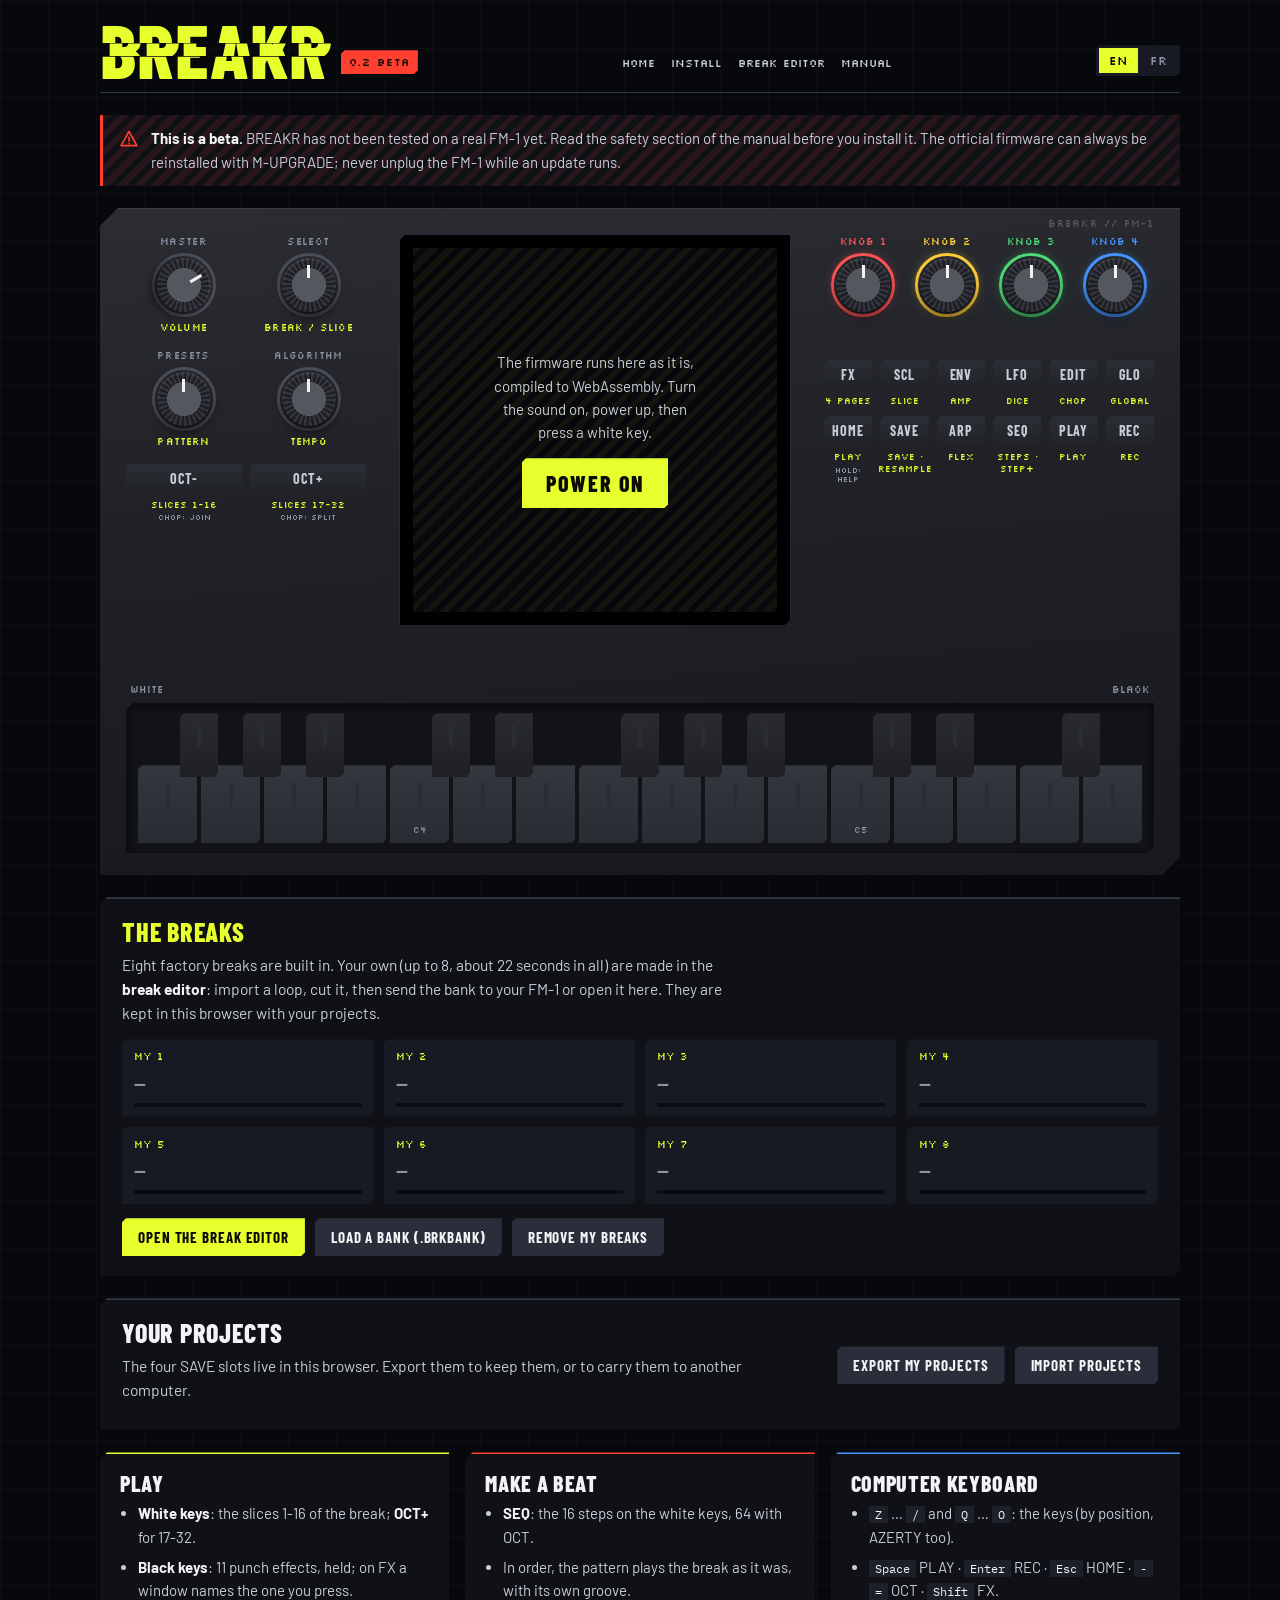
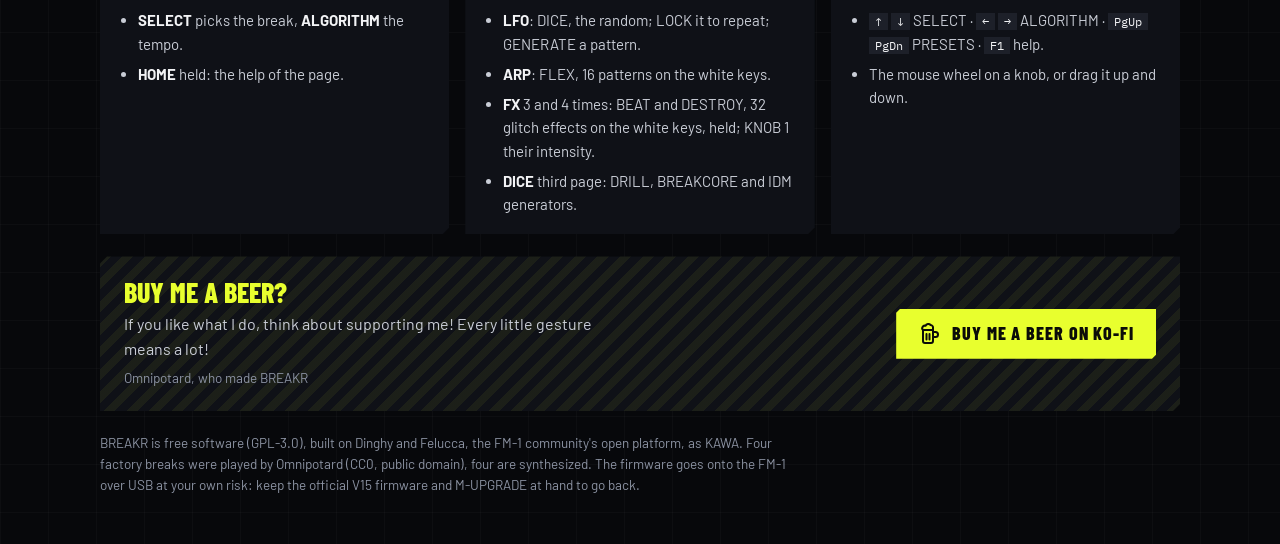
==== commit 41cb8c96: "0.2: a clean filter, BEAT before DESTROY, the punch window - The DJ filter is a zero-delay-feedback " ====
--- a/emulator/index.html
+++ b/emulator/index.html
@@ -245,7 +245,7 @@
   <header class="top">
     <div class="brand">
       <h1 class="logo" aria-label="BREAKR"><span class="base" aria-hidden="true">BREAKR</span><span class="cut" aria-hidden="true">BREAKR</span></h1>
-      <span class="beta" id="beta-badge">0.1 BETA</span>
+      <span class="beta" id="beta-badge">0.2 BETA</span>
     </div>
     <nav class="sitenav" aria-label="Site"><a href="../index.html">HOME</a><a href="../installer.html" data-t="n.inst"></a><a href="../editor/index.html" data-t="n.edit"></a><a href="../manual.html" data-t="n.man"></a></nav>
     <div class="langs" role="group" data-ta="langs" aria-label="Language">
@@ -330,7 +330,7 @@
 <script>
 (() => {
   "use strict";
-  const WASM_B64 = "AGFzbQEAAAABYA5gA39/fwF/YAAAYAF/AX9gAX8AYAJ/fwBgBH9/f38AYAABf2AHf39/f39/fwBgAn9/AX9gA39/fwBgBn9/f39/fwBgCX9/f39/f39/fwBgBX9/f39/AX9gBX9/f39/AAM/[base64]/AToAgcS8gABBAEH/AToAoMS8gABBAEH/AToAosS8gABBAEH/AToAg8S8gABBAEH/AToApMS8gABBAEH/AToAhcS8gABBAEH//wM7AabEvIAAQQBB/wE6AIjEvIAAQQBB/wE6AKnEvIAAQQBB/wE6AIrEvIAAQQBB//8DOwCrxLyAAEEAQf8BOgCNxLyAAEEAQf8BOgCuxLyAAEEAQf8BOgCPxLyAAEEAQf8BOgCwxLyAAEEAQf8BOgCRxLyAAEEAQf//AzsBssS8gABBAEH/AToAlMS8gABBAEGM/rfwADYAlcS8gABBAEH/k3w2ALXEvIAAQQBB/[base64]/[base64]/[base64]/[base64]/[base64]/66AAEEAIQADQCAAQdCys4AAakEAOwEAIABByLKzgABqQgA3AQAgAEHAsrOAAGpCADcBACAAQRJqIgBBiLEFRw0AC0EAQgA3ArTmroAAQQBB//[base64]/r2rgABqLQAAIgBBACAAQQRJG0HOvYCAAGotAAA2AoDSroAAQQBBADoA0fKRgABBAEEANgLs0a6AAEEAQQA2ArDSroAAQQBBADYC5NSugABBAEEANgLI1a6AAEEAQf//AzYC/NWugABBAEKAgAQ3AtzVroAAQQBBfzYC9NWugABBAEH//wE2AvDmroAAQQBC/4GAgHA3AujVroAAQQBCADcCzNWugABBAEEAKAK4lJKAADYCxMS8gABBAEGAgKrdBkEALQDUuquAAEEIdEEALQDVuquAAHIiAEG4FyAAQbgXSRsiAEGQAyAAQZADSxtuQQpsNgLo0a6AAEEAQQA6AMDEvIAAC8gMARZ/I4CAgIAAQeABayIAJICAgIAAQQBBADYC/P2ugABBAEEANgK4/[base64]//wNxQQpuIARB/[base64]/akH/[base64]/[base64]/f2pB/wFxQb8BSw0AIABBEDoAAAsCQAJAIAFB/b2rgABqIgAtAAAiAkEPSw0AIAJBxAFsQYDnroAAaigCAA0BCyAAQQA6AAALAkAgAUH+vauAAGoiAC0AAEEESQ0AIABBADoAAAsgAUH/vauAAGoiASABLQAAQQFxOgAAQQAhAQNAAkAgAyABaiIAQdAAaiICLQAAQSFJDQAgAkEAOgAACwJAIABB0QBqIgItAABBZ2pB/[base64]/rq4AAQRBJDQBBAEEAOgC/[base64]/AXFB4AFLDQAgA0EQOgAACwJAIAFB0uurgABqIgMtAABBdWpB/[base64]/[base64]/AXFBzgFLDQAgCUEAOgAACwJAIAVB7TJqIgUtAABBEEkNACAFQQw6AAALIAFBBGohASAEQQFqIQQgCEF/[base64]/7auAAEEAQQAtAJjqroAAOgCr76uAAEEAQQAtANzrroAAOgCX8auAAEEAQQAtAKDtroAAOgCD86uAAEEAQQAtAOTuroAAOgDv9KuAAEEALQCo8K6AACEAQQBBkAo7AMX4q4AAQQAgADoA2/argABBAEGQCjsAsfqrgABBAEGQCjsAnfyrgABBAEGQCjsAif6rgABBAEGQCjsA9f+rgABBAEGQCjsA4YGsgABBAEEALQDs8a6AADoAx/irgABBAEEALQCw866AADoAs/qrgABBAEEALQD09K6AADoAn/yrgABBAEEALQC49q6AADoAi/6rgABBAEEALQD8966AADoA9/[base64]/wE2Apj0kYAAAkAgA0HsAWwiBEHQ66uAAGotAAAiBQ0AIARB1OurgABqQQA7AQADQAJAIAJB/[base64]/wE2AiBBACEPIABBADYCgAIgDEEESQ0BQRggCEH/[base64]/[base64]/IQogECECA0ACQAJAIAJB+QNuIgUgCkcNACAKQYd8bCELDAELIAcgBUEIdGpBoMq8gAAgBUGHfGwiCyAMakEAEIuAgIAAIAUhCgsgBCALIAJqQQF0QaDKvIAAai4BACIFIAVBH3UiBXMgBWsiBSAEIAVLGyEEIAkgAkEBaiICRw0AC0F/[base64]/[base64]/vauAAGoiBC0AAEUNACADIAJB/b2rgABqLQAARw0AIAJB/[base64]/[base64]/[base64]/[base64]/Sw0EQQAgAkEBajYC3M+ugAAgAkE/[base64]/[base64]/[base64]/[base64]/czYC9ANBgIADIQIDQCACQaCamYAAakJ/[base64]/wE2AqSJrIAAIARBkOK8gABqQQA6AABBAEEAKAK4lJKAAEGUCmo2AqzivIAAQQBBADYCjMW8gAALAkBBAC0AwMS8gABFDQBBAC0AicW8gAAhAkEAKAKg5q6AAA0AIAJBAXENAEEAKAKQxbyAACECQQAoAriUkoAAIAJrQfEuSQ0AQQAtAPSHr4AAQQAtAMD/[base64]/[base64]/[base64]/4ryAAEEAQQFBAiARQRBLQQAtAKLFvIAAIgQbIAJB/QFxIgobIiI6ALHivIAAQQAgBCAKQQBHciIjOgCw4ryAAEEQQQAgBBshJCAFQQF0IRBBAC0AzOurgAAiCEH8AXEhCiAIQQNxIQcgA0H8vauAAGohBkEALQChxbyAAEEEdCESQQAtAJeamYAAIg5BA0ZBBHQhJUEALQCIxbyAACEmQQAtAMnFvIAAIScgAkF/[base64]/[base64]////[base64]/vauAAGpBADoAACAFIApBP3FBBmxqIgVBACARQQFqIhAgBS0AAyAQQf8BcUYbOgADDAILQQBBACgC/LGvgABBASAPdHI2Avyxr4AADAELIAxBgMS8gABqLAAAIg9BAEgNAAJAQQAtAKmZmYAAIhFBB0cNAEEALQCXmpmAAEH/[base64]/[base64]/L2rgABqLQAAIg9BwAAgD0HAAEkbQQEgDxtPDQNBACEJQQAgEToAnfSRgABBAEEAOgDIxbyAAAJAIAUgEUEGbGoiBS0AAEUNACARIQoMBAtBASEJQQBBAToAyMW8gABBAEEBOgDAxLyAAEEAQQAoAriUkoAANgKQxbyAACAFQQA2AAEgEEH/vauAAGpBADoAACAFQQEgCCAOIAhB/wFxSRsiEDoAAAJAQQAoAqDmroAARQ0AIBEhCgwECwJAQQAoAtzProAAIgVBACgC2M+ugABrQT9NDQAgESEKDAQLQQEhCUEAIAVBAWo2AtzProAAIAVBAnRB/[base64]/AXF3cTYC/[base64]/aiIPDQALC0EAIBA6AIyyr4AAQQBBACgCiLKvgAAgDkF/c3E2Aoiyr4AACwJAAkBBAC0AqZmZgAAiBUEBRw0AIArAIhBBAEgNAEEALQChxbyAAEEEdCANaiAQRw0BAkAgCUEBcQ0AQQBBAToAwMS8gABBAEEAKAK4lJKAADYCkMW8gAAgEkEAIBJBEEkbQYQDbCIFQf+9q4AAakEAOgAAIAVB/LqrgABqIBBBP3FBBmxqQQA6AAALQf8BIQpBAEH/AToAnfSRgAAMAQsCQCAFQQZHDQBBAC0A0LqrgABB/wFxQQFHDQBBACgCoPKRgAAgDUcNAUEAQf8BNgKg8pGAAAwBCyAFQQlHDQAgCyANRw0AQf8BIQtBAEH/ATYCoPSRgABBAC0AzOurgABBAUsNAEEAQQA6AMzrq4AACyAMQdDFvIAAaiIFLQAARQ0AAkBBACgC3M+ugAAiDUEAKALYz66AAGtBP0sNAEEAIA1BAWo2AtzProAAIA1BAnRB/[base64]/[base64]/98AcSECCyAAQYwDakF8aiESIABBjANqQX9qIQMgAEF/aiEKQQEhDANAAkAgAiAMQeSlkIAAai0AAHZBAXFFDQACQCAMQQlHDQBBAC0AqZmZgABB/[base64]/q4AAQQBBADoAjf6rgABBAEEAOgCh/[base64]/[base64]/Sw0AQQAgBUEBajYC3M+ugAAgBUE/[base64]/[base64]/vauAAGoiDS0AAEUNACAMIAVB/b2rgABqLQAARw0AIAVB/LqrgABqIAwQioCAgAAgDUEBOgAACyAFQYQDaiIFQcAwRw0AC0EAIQVBAEEBOgDAxLyAAEEAQQAoAriUkoAANgKQxbyAAAJAQQAtAIjFvIAAIgxFDQBBACAMQX9qOgCIxbyAAAtB/[base64]/[base64]/[base64]/[base64]/[base64]/AXFBEUkNAEEAQQE6AKLFvIAAC0EAKALQlJKAACEFQQBBADYC0JSSgAACQCAFRQ0AAkACQAJAAkACQEEALQCpmZmAAEF/[base64]/[base64]/[base64]/LqrgABqIQ5BcSEFIAxB/b2rgABqIgctAAAiESEMAkADQAJAIAwgDWoiD0EPcSIMIBBODQAgDEHEAWxBgOeugABqKAIADQILIAVFDQEgBUEBaiEFDAALCyAMIBFGDQAgByAMOgAAAkAgBkGEA2xB/[base64]/[base64]/[base64]/wAgDEH/[base64]/[base64]/ACAMQf8ASBsiDEGAfyAMQYB/ShshDCANQQRqIQ0LIA0gDDoAAEEAQQE6AMDEvIAAQQBBACgCuJSSgAA2ApDFvIAAIBBB/[base64]/[base64]/[base64]/vauAAGpBADoAAAwKCwJAQQAsAJ30kYAAIg9BAEgNAAJAAkAgDUHEAWwiEUGA566AAGooAgANAEEAIREMAQsCQAJAIA1B7AFsQdXrq4AAai0AACINRQ0AIA1BICANQSBJGyENDAELIBFBkeeugABqLQAAIQ0LIA1B/[base64]/[base64]/[base64]/[base64]/[base64]/[base64]/[base64]/[base64]/[base64]/[base64]/LqrgABqQYQDEICAgIAAGkEAIA86AKT0kYAAC0EAQQE6AOvFvIAACyAHIBEgDEEALQDPuquAAEEALQDNuquAAEEALQDOuquAABC1gICAAEEAQQE6AMDEvIAAQQBBACgCuJSSgAA2ApDFvIAADAgLQQAgDEEALQDPuquAAGoiDEH/[base64]/[base64]/[base64]/[base64]/[base64]/aiIARQ0BIAEgAkkNAAsLIAMNAAJAQQAoAriJrIAAIgFFDQBBAEEAOgDwia6AACABQQFGDQBBAEEAOgDxia6AACABQQNJDQBBAC0A8cmsgAAhAkEALQDxia2AACEDQQAtAPHJrYAAIQVBACEBA0AgA0H/AXEhCCAFQf8BcSEJIAJB/[base64]/wFxIQILIAFB7AFsQdPrq4AAai0AACIDIAFBxAFsQZDnroAAai0AACIEQQEgBEEBSxsgAxtBBHQhBUEAIQMDQCAAIANqIgRCADcAACAEQQhqQQA2AAAgA0EMaiIDQYADRw0ACyAAQQA6AIIDIAAgAToAgQMgACAFQcAAIAVBwABJGyIGOgCAAwJAIAJFDQAgBkF/[base64]/wBIGyIBQYF/IAFBgX9KGzoABAsgBEEEaiEEIAVBBGohBSACIANBAWoiA0cNAAsgAC0AAA0AIABBAToAAAsLhwQBB38gAC0AAiEEIAEgAC8AACIFOwEAAkACQAJAIAJBAk8NAEEBIQYMAQsgAkH5AyACQfkDSRshBiAAQQRqIQcgBEH/AXEiAEHYACAAQdgASRshCCABQQJqIQkgBcEhBUEBIQQDQCAJIAcgBEF/akEBdmotAAAiAEEPcSAAQQR2IARBAXEbIgBBHXRBH3UgCEEBdEHgxICAAGouAQAiCnEgCkEDdWogAEEedEEfdSAKQQF1cWpBACAAQQFxayAKQQJ1cWoiCkEAIAprIABBCEkbIAVqIgVBgIB+IAVBgIB+ShsiBUH//wEgBUH//[base64]/[base64]/fmohBCADQQFqIQMgBCABSQ0ACwJAIAZBCkkNACAAIAJJDQBBASEBIAVBPGogAEkNAQtBAiEBAkAgCUEISQ0AIAhBE0sNAQsCQCACIABBBWpJDQAgCEEJSw0BC0EDIQEgCUEBSw0AQQFBAyAGIAdLGyEBCyABC6kGAQd/QX8hAQJAIABBA0sNAEF/IQJBjLF/[base64]/[base64]/[base64]/[base64]/akH/AXFBwAFJGyAFQZ9/akEaSRtBgOiQgABqLQAAaiEQIAgtAAAhByAIQQFqIQggBw0ACwtBAEECIBBBEGpBFUEALQCqmZmAAEEDdEH0p5CAAGovAQAQuoCAgABByOeQgABBB0EDQQAtAKmZmYAAQQJ0QeDnkIAAaigCAEHBABC5gICAABogAEEAOgAEIABB0ILRggI2AgAgAEF/aiEHA0AgB0EBaiIHLQAADQALQQAhBUEALQDN66uAAEEBaiEIAkADQCAAQcAAaiAFaiAIIAhBCm4iAkEKbGtBMHI6AAAgBUEBaiEGIAhBCkkNASAFQQpJIQMgAiEIIAYhBSADDQALCyAGIQUCQCAGQQFHDQAgAEEwOgBBQQIhBQsgBkF/[base64]/aiEHA0AgB0EBaiIHLQAADQALQQAhBUEAKAKk8pGAAEEBaiEIAkADQCAAQcAAaiAFaiAIIAhBCm4iAkEKbGtBMHI6AAAgBUEBaiEGIAhBCkkNASAFQQpJIQMgAiEIIAYhBSADDQALCyAGIQUCQCAGQQFHDQAgAEEwOgBBQQIhBQsgBkF/[base64]//[base64]/akH/AXFBwAFJGyAGQZ9/akEaSRtB8JaRgABqLQAAaiICIANMDQAgCCEGDAILIABBwABqIAhqIAU6AAAgCEEBaiEGIAhBFUsNASAEIAhqIQUgBiEIIAUtAAAiBUH/[base64]/[base64]/aiECCyAIQS46AABBACEGIAJBADoAAyACIARBCnBBMHI6AAICQAJAQQAtANe6q4AADQBBnu8DIQIMAQtBAC0AqpmZgABBA3RB9qeQgABqLwEAIQILAkAgAC0AACIHRQ0AIABBAXIhCEEAIQYDQCAGIAdB/wFxIgVBYGpBPyAFIAdBoH9qQf8BcUHAAUkbIAVBn39qQRpJG0GA6JCAAGotAABqIQYgCC0AACEHIAhBAWohCCAHDQALC0HI55CAAEHcASAGa0EDIAAgAkH//wNxELmAgIAAGkHQp5CAAEG0AUESQY+kgIAAQbyggIAAQQAtANe6q4AAG0GOtgEQuYCAgAAaAkBBACgCqOaugABFDQBB5/MDIQcCQEEAKAK4lJKAAEGsAm5BAXENAEGi8QFB53NBACgCoOaugAAbIQcLQeYBQQxBBSAHQf//[base64]/aiIFDQALCyACQeADaiECIANBAWoiAyANRw0ACwsCQCAOQeIBaiIHQe8BSw0AIAEgCWsiBUEdSw0AIAVB8AFsIAdqQQF0QeDivIAAaiIHIAcvAQAiB0ELdkGSAWwgE2pBA3RBgPADcSAHQR9xQZIBbCAQakEIdnIgB0EFdkE/[base64]/[base64]/NwEAIAdBwgNqQvWp1qfZnuX6lH83AQAgB0HAB2ohByAIQX5qIggNAAsLAkAgCUFkakFgSQ0AIAlBHmohA0H/[base64]/[base64]/AXEhCgtBAC0AosW8gAAhCEEAKALc4ryAACEHQQAoAoCyr4AAIRMCQCAHQft+akG/[base64]//[base64]/[base64]/wFxIgVBYGpBPyAFIAdBoH9qQf8BcUHAAUkbIAVBn39qQRpJG0HwlpGAAGotAABqIQYgCC0AACEHIAhBAWohCCAHDQALC0GI6JCAACAJIAZrIAQgAiADQf//A3EQuYCAgAAaCyANQQFqIg1BEEcNAAtBACgC3OK8gAAhBwtBACgCpOaugAAhCQJAIAdB035qQbt/SQ0AQQAhAgNAIAJBemogAiACQQVLIgcbQSdsQRZBAyAHG2ohCEGZAUGFASAHGyEHAkACQCAJIAJ2QQFxDQBBoyEhBUH1qQIhBAwBC0EALQCqmZmAAEEDdEH0p5CAAGovAQAhBUHBACEECyAIIAdBJUESIAVB//8DcRC6gICAACAHQQNqIQ4gCEESaiENAkACQCACQQJ0QdC0kYAAaigCACIDLQAAIgcNAEEAIQcMAQsgA0EBaiEIQQAhBgNAIAYgB0H/AXEiBUFgakE/IAUgB0Ggf2pB/[base64]/[base64]//[base64]/NgEAIAYgB0HgA2oiB0cNAAsLIApBA0kNACANIAFrQR5qIQggBCAOIAxqIAJrQeADbGohBwNAIAdBnu/7vH82AQAgB0GgC2pBnu/7vH82AQAgB0HAB2pBnu/7vH82AQAgB0HgA2pBnu/[base64]/[base64]/[base64]/IQgDQCAHIAhqIAU6AAAgBiAIaiEFIAhBAWoiAiEIIAVBAWotAAAiBQ0ACyAHIAJqIQgLQQAhBiAIQQA6AAACQCAALQAAIgdFDQAgAEEBciEIQQAhBgNAIAYgB0H/AXEiBUFgakE/IAUgB0Ggf2pB/wFxQcABSRsgBUGff2pBGkkbQfCWkYAAai0AAGohBiAILQAAIQcgCEEBaiEIIAcNAAsLQYjokIAAQewBIAZrQR0gAEH1qQIQuYCAgAAaCyATQfy6q4AAaiEPIBlB7AFsIhpB1eurgABqIRsgAEHAAGpBfGohDiAAQcAAakF/[base64]/cUEGbGoiCi0AACIFRQ0AQcgBQcYAIAEbIgcgBUF/akEPcUEBdEGQtJGAAGovAQAiBUELdmxBA3RBgAIgB2siBkEEdGpBgPADcSAFQR9xIAdsIAZBA2xqQQh2ciAFQQV2QT9xIAdsIAZBBWxqQQN2QeAfcXIhBwwBC0GFwgBBoyEgARshBwsgC0EHcUE6bCEYIAlB4wBqIRQgAyACQRtBNCAHQf//[base64]/akH/AXFBwAFJGyAFQZ9/akEaSRtBgOiQgABqLQAAaiEGIAgtAAAhByAIQQFqIQggBw0AC0EAIAZBAXZrIQgLQcjnkIAAIAggE2ogAyAAIAJB//8DcRC5gICAABoCQAJAAkAgCi0AAEF/[base64]/wFxIgVBYGpBPyAFIAdBoH9qQf8BcUHAAUkbIAVBn39qQRpJG0HwlpGAAGotAABqIQYgCC0AACEHIAhBAWohCCAHDQALQQAgBkEBdmshBwtBiOiQgAAgByATaiAEIAIgA0H//[base64]/[base64]//8DcRC5gICAABogFi0AACEHCwJAIAdBAXFFDQAgCUHQAGohCEHBACEHAkAgAQ0AQQAtAKqZmYAAQQN0QfSnkIAAai8BACEHC0HQp5CAACAZQRdqIAhB3bSAgAAgB0H//wNxELmAgIAAGgsCQAJAIAotAAVBD3EiB0UNACAHQQJ0QZC1kYAAaigCACECQcEAIQMCQCABDQBBAC0AqpmZgABBA3RB9KeQgABqLwEAIQMLIAlB2QBqIQQCQAJAIAItAAAiBw0AQQAhBwwBCyACQQFqIQhBACEGA0AgBiAHQf8BcSIFQWBqQT8gBSAHQaB/akH/AXFBwAFJGyAFQZ9/akEaSRtBgKiQgABqLQAAaiEGIAgtAAAhByAIQQFqIQggBw0AC0EAIAZBAXZrIQcLQdCnkIAAIAcgE2ogBCACIANB//[base64]/[base64]/AXEiBUFgakE/IAUgB0Ggf2pB/wFxQcABSRsgBUGff2pBGkkbQYCokIAAai0AAGohBiAILQAAIQcgCEEBaiEIIAcNAAtBACAGQQF2ayEHC0HQp5CAACAHIBNqIAMgACACQf//[base64]/[base64]/aiEHA0AgB0EBaiIHLQAADQALIAZBAWpB/wFxIQhBACEFQQEhAgJAA0AgAiEDIABBwABqIAVqIAggCEEKbiIEQQpsa0EwcjoAACAFQQFqIQYgCEEKSQ0BIANBAWohAiAFQQpJIQ4gBCEIIAYhBSAODQALCyAGQX9qIQQCQCAGQQNxRQ0AQQAhCEEAIANBA3FrIQUgAEHAAGogBmohAgNAIAcgCEF/[base64]/cUE8bCEEIAdBgPADcUELdkE8bCEOA0BBACEIIA0gDGtBHUshBiAJIQcDQAJAIAcgB0EGbkEGbGtBAUsNACAGDQAgAiAIaiIFIAUvAQAiBUELdkHEAWwgDmpBA3RBgPADcSAFQR9xQcQBbCADakEIdnIgBUEFdkE/cUHEAWwgBGpBA3ZB4B9xcjsBAAsgB0EBaiEHIAhBAmoiCEHgA0cNAAsgCUEBaiEJIAJB4ANqIQIgDUEBaiINIAtHDQALC0HI55CAAEEGQaMBIABBnu8DELmAgIAAGgJAAkACQAJAIA8gAUEGbGotAAMiB0UNACAHQQtLDQEgB0F/akH/AXFBAnRB4LORgABqIQcMAgtBnqGAgABBjI6AgABBAC0AlfSRgAAbIQdBjrYBIQgMAgsgB0EUakEfcUECdEHwpZCAAGohBwtBAC0AqpmZgABBA3RB9KeQgABqLwEAIQggBygCACEHC0GI6JCAAEHQAEGmASAHIAhB//[base64]/[base64]/[base64]/[base64]/[base64]/[base64]/wFxIgZBYGpBPyAGIAdBoH9qQf8BcUHAAUkbIAZBn39qQRpJG0GA6JCAAGotAABqIQIgBS0AACEHIAVBAWohBSAHDQALCyANQewBbCEHQcjnkIAAQewBIAJrQYIBIAAgA0H//[base64]/IQgDQCAHIAhqIAU6AAAgBiAIaiEFIAhBAWoiAiEIIAVBAWotAAAiBQ0ACyAHIAJqIQgLQQAhBiAIQQA6AAACQAJAIAAtAAAiBw0AQewBIQcMAQsgAEEBciEIA0AgBiAHQf8BcSIFQWBqQT8gBSAHQaB/akH/AXFBwAFJGyAFQZ9/akEaSRtB8JaRgABqLQAAaiEGIAgtAAAhByAIQQFqIQggBw0AC0HsASAGayEHC0GI6JCAACAHQZkBIABB9akCELmAgIAAGkEALQCV9JGAACEHAkACQAJAAkAgBC0AAEF/[base64]/AXEiBUFgakE/IAUgB0Ggf2pB/wFxQcABSRsgBUGff2pBGkkbQfCWkYAAai0AAGohBiAILQAAIQcgCEEBaiEIIAcNAAtB7AEgBmshBwtBiOiQgAAgB0GsASACIANB//8DcRC5gICAABoMCgtBACEEQQAhEAJAQQAtAM3rq4AAIgdBACAHQRBJG0GEA2xB/b2rgABqLQAAIgdBD0sNACAHQQAgB0HEAWxBgOeugABqKAIAGyEQCwJAIBBBxAFsQYDnroAAaiIWKAIARQ0AAkACQCAQQewBbEHV66uAAGotAAAiB0UNACAHQSAgB0EgSRshBwwBCyAQQcQBbEGR566AAGotAAAhBwsgB0H/[base64]/[base64]/aiIIDQALCyALDQAgDiAHayEIIAIgB0EBdGohBwNAIAdCnu/7vO/zvc93NwEAIAdBCGpCnu/7vO/zvc93NwEAIAdBEGohByAIQXhqIggNAAsLIAJB4ANqIQIgBkEBaiIGIAlHDQALC0GI6JCAAEEGQR9B/[base64]/QBBIiAQQQAQvICAgAACQEEAKALc4ryAACIHQaB/[base64]/[base64]/[base64]/[base64]/akH/AXFBwAFJGyAFQZ9/akEaSRtB8JaRgABqLQAAaiEGIAgtAAAhByAIQQFqIQggBw0AC0HsASAGayEHC0GI6JCAACAHQaYBIAIgA0H//[base64]/wFxIg9B2gBsIRFBACEFA0ACQAJAIA4gE08NACAOQdoAbEHId2ogFm4hDAwBCwJAIBVB/[base64]/cUHGAGxBogdqQQN2QeAPcXIhCCANIRICQCAKIA1rQQNxIgNFDQAgDSADaiESIAsgDUHgA2xqIQYgAyECA0AgBiAIOwEAIAZB4ANqIQYgAkF/[base64]/66AACENQcjnkIAAQQZBkwFB/[base64]/[base64]/L2rgABqLQAAIgdBICAHQSBJG0EBIAcbIQQCQCANQf29q4AAai0AACIHQQ9LDQAgB0EAIAdBxAFsQYDnroAAaigCABshDgsCQCAJQbp/[base64]/wFxIgdBIEkNACAHQZ9/akEaSQ0AIAdBOksNACAHQYF/akEgSw0BC0E/[base64]/aiIFQR9LDQAgAUHY7KuAAGogGSAKLQAAGyAFai0AAEEDcSECCyACQQF0QcC0kYAAai8BACECAkACQEEAKAKg5q6AAA0AQfgAIQUMAQtB/wFB+AAgCEEAKAKc8pGAAEZBAXEbIQULIA4gA0ENQR5BgAIgBWsiDUEEdCAFIAJBCHZB+AFxbGpBgPADcSANQQNsIAUgAkEfcWxqQQh2ciANQQVsIAUgAkEFdkE/cWxqQQN2QeAfcXJB//[base64]/[base64]//[base64]/[base64]/akH/AXFBwAFJGyAFQZ9/[base64]/[base64]/akH/AXFBwAFJGyAFQZ9/[base64]//wNxELqAgIAAIA5BIWohECAIQQZqIQ1BACEGQQAhBQJAIAdBA3QiE0GA6pGAAGooAgAiBy0AACIIRQ0AIAdBAWohA0EAIQdBACECA0ACQCACIAhB/wFxIgVBYGpBPyAFIAhBoH9qQf8BcUHAAUkbIAVBn39qQRpJG0HwlpGAAGotAABqIgJBM00NACAHIQUMAgsgACAHaiAIOgAAIAdBAWohBSAHQRVLDQEgAyAHaiEIIAUhByAILQAAIghB/wFxDQALCyAJQeQAIBkbIQkgACAFakEAOgAAQYjokIAAIA0gECAAIAwQuYCAgAAaIA5BLmohDAJAIBNBhOqRgABqKAIAIgctAAAiCEUNACAHQQFqIQNBACEHQQAhAgNAAkAgAiAIQf8BcSIFQWBqQT8gBSAIQaB/akH/AXFBwAFJGyAFQZ9/[base64]/[base64]/cUE3bEHtB2pBA3ZB4AdxciEIQQAgCmshFCAKQaB8bEHg4ryAAGohFkHs4ryAACAKQeADbGshDEEALQC2uquAACEVQQYhCSAXQTxJIRNBACEFA0BBNiENAkAgC0EASA0AAkAgCSALayALIAlrIBMbIgZBAEoNAEE2IQ0gBkFzSA0BQTYgBkEOaiAVbEH//[base64]/u8fzYCACAIQfzivIAAakKe7/u87/O9z3c3AgAgB0EBaiEICyAFIAdGDQAgCEHgA2wgCUHgA2xrQeDivIAAaiEHIBkgCGtBHmohCANAIAdBhARqQZ7v+7x/NgIAIAdB/ANqQp7v+7zv873PdzcCACAHQSRqQZ7v+7x/NgIAIAdBHGpCnu/7vO/[base64]/[base64]//wFtIghB6gEgCEHqAUgbIghB+AFxIQIgCEEHcSEJIAVBkAFIIQ0gCEF/[base64]/[base64]/cXI7AQALIAhBAmohCCAHQQFqIgdB3AFHDQALCyAMQeADaiEMIAlBAWoiCUE1Rw0AC0HQp5CAAEE/QfAAQae3gIAAQfWpAhC5gICAABpB0KeQgABBxQBB/[base64]/[base64]/[base64]/akH/AXFBwAFJGyAFQZ9/[base64]//8DcRC7gICAAEGFwgAhBwwBC0HsAEH2AEEFQYXCABC7gICAACAHQQJHDQFBAC0AqpmZgABBA3RB9KeQgABqLwEAIQcLQYQBQfYAQQUgB0H//wNxELuAgIAAQYXCACEHDAELQYQBQfYAQQVBhcIAELuAgIAAQQAtAKqZmYAAQQN0QfSnkIAAai8BACEHC0GcAUH2AEEFIAdB//8DcRC7gICAAAtBACgC3OK8gABBvH5qQa1/[base64]//8DcRC6gICAAEEAIQRBwQBBnm8gAkEALQDAxbyAAEYbIQ0gCEEfaiEDQQAhCAJAIAJBAnRB0PGRgABqKAIAIg4tAAAiB0UNACAOQQFqIQhBACEGA0AgBiAHQf8BcSIFQWBqQT8gBSAHQaB/akH/AXFBwAFJGyAFQZ9/akEaSRtBgOiQgABqLQAAaiEGIAgtAAAhByAIQQFqIQggBw0AC0EAIAZBAXZrIQgLQcjnkIAAIAggA2pBICAOIA1B//8DcRC5gICAABpBwQBBjrYBIAJBAC0AwMW8gABGGyENAkBBq7OAgABBxJ+AgABBAC0AlfSRgAAiBxtBioiAgABBw7CAgAAgBxsgAkGluquAAGotAAAbIg4tAAAiB0UNACAOQQFqIQhBACEGA0AgBiAHQf8BcSIFQWBqQT8gBSAHQaB/akH/AXFBwAFJGyAFQZ9/[base64]/[base64]/[base64]//[base64]/[base64]/akH/AXFBwAFJGyAFQZ9/akEaSRtB8JaRgABqLQAAaiECIAgtAAAhByAIQQFqIQggBw0AC0EAIAJBAXZrIQgLQYjokIAAIAggDmogBCAAQcAAaiADQf//[base64]/SQ0DIABBADoAAEEALQCV9JGAACEHAkACQEEALQDM66uAACILQQJJDQACQAJAQZ27gIAAQaS7gIAAIAdB/wFxGyIHLQAAIggNACAAIQcMAQsgB0EBaiEFIAAhBwNAIAcgCDoAACAHQQFqIQcgBS0AACEIIAVBAWohBSAIDQALCyAHQQA6AAAgC0EKIAtBCkkbIQEgAEHAAGpBfGohDSAAQcAAakF/[base64]/Z+AgABBma2AgAAgB0H/AXEbIgctAAAiCA0AIAAhBwwBCyAHQQFqIQUgACEHA0AgByAIOgAAIAdBAWohByAFLQAAIQggBUEBaiEFIAgNAAsLIAdBADoAAAtBjrYBIQcCQCALQQJJDQBBAC0AqpmZgABBA3RB9qeQgABqLwEAIQcLQYjokIAAQQZB/gAgACAHQf//[base64]/[base64]/[base64]/7aAgABB47aAgABBAC0AlfSRgAAiBxtB07WAgABBtLWAgAAgBxtBAC0AosW8gAAbIgItAAAiBw0AQewBIQcMAQsgAkEBaiEIA0AgBiAHQf8BcSIFQWBqQT8gBSAHQaB/akH/AXFBwAFJGyAFQZ9/[base64]/[base64]/akH/AXFBwAFJGyAFQZ9/akEaSRtBgKiQgABqLQAAaiIGIAJMDQAgByEFDAILIAAgB2ogCDoAACAHQQFqIQUgB0EVSw0BIAMgB2ohCCAFIQcgCC0AACIIQf8BcQ0ACwsgACAFakEAOgAAQdCnkIAAIA5BuwEgAEH1qQIQuYCAgAAaIARBAWoiBEEERw0AC0EAKALc4ryAACEHCwJAIAdBkH5qQbh/[base64]/[base64]/[base64]/[base64]//wNxELmAgIAAIgdBBGohBAJAIAAoAgAiBi0AACIIRQ0AIAZBAWohAyASIAdrQTVqIQJBACEHQQAhBgNAAkAgBiAIQf8BcSIFQWBqQT8gBSAIQaB/akH/AXFBwAFJGyAFQZ9/akEaSRtBgKiQgABqLQAAaiIGIAJMDQAgByEFDAILIABBwABqIAdqIAg6AAAgB0EBaiEFIAdBFUsNASADIAdqIQggBSEHIAgtAAAiCEH/AXENAAsLIABBwABqIAVqQQA6AABB0KeQgAAgBEHLASAAQcAAakH1qQIQuYCAgAAaAkACQCAALQAEIgJFDQBBACEGIBMhCCACIQcDQCAGIAdB/wFxIgVBYGpBPyAFIAdBoH9qQf8BcUHAAUkbIAVBn39qQRpJG0GA6JCAAGotAABqIQYgCC0AACEHIAhBAWohCCAHDQALIAZBNksNAQtByOeQgAAgGUHUASAcQZ7vAxC5gICAABoMAQtBACEHQQAhBQJAA0ACQCAFIAJB/[base64]/akH/AXFBwAFJGyAFQZ9/akEaSRtBgKiQgABqLQAAaiEGIAgtAAAhByAIQQFqIQggBw0AC0HoASAGayEHC0HQp5CAACAHQQ0gAkHBABC5gICAABoLQQAtAKmZmYAAIQdBAC0AlfSRgAAhCEE3IQRBKiEOQQAhAwNAAkAgB0H/AXFBGGxBoOyRgABBkO6RgAAgCEH/[base64]//A3EQuYCAgAAaQQAtAKmZmYAAIQdBAC0AlfSRgAAhCAsgBEEWaiEEIA5BFmohDiADQQFqIgNBBkcNAAtBACgC3OK8gABBkH5qQaN/SQ0AQYDwkYAAIQhBACEHA0BB0KeQgABB0KeQgABB/[base64]/AXEiBUFgakE/IAUgB0Ggf2pB/[base64]/aiIFDQALCyAJDQAgDCEFIAIhBwNAIAdBhAJqIAg7AQAgB0GCAmogCDsBACAHQYACaiAIOwEAIAdB/gFqIAg7AQAgB0H8AWogCDsBACAHQfoBaiAIOwEAIAdB+AFqIAg7AQAgB0H2AWogCDsBACAHQRBqIQcgBUEIaiIFDQALCyACQeADaiECIAZB4ANqIQYgA0EBaiIDIARHDQALC0EAIQYCQAJAQQAtAJDivIAAIgcNAEH5ACEHDAELQZHivIAAIQgDQCAGIAdB/[base64]//ASACQf//AUgbskMAAAA4lDgCACAAQbSUkoAAaiABIABBtISSgABqKAIAbEEMdSICQYGAfiACQYGAfkobIgJB//8BIAJB//8BSBuyQwAAADiUOAIAIABBCGoiAA0AC0EAQQApA7CUkoAAQoACfCIDNwOwlJKAAEEAIANC6Ad+QsTYAoA+AriUkoAAQbCEkoAAC8OUAQE/f0EALQDXuquAACEAAkBBACgC0M+ugAANAAJAQQAoAtjProAAQQAoAtzProAARg0AA0BBACgC2M+ugABBP3FBAnRB4M+ugABqKAIAIgFBCHYhAgJAAkACQAJAAkACQAJAIAFB/wFxQX9qDgYAAQIEAwUGC0EALQDN66uAACIDQQAgA0EQSRtBhANsIgNB/b2rgABqLQAAIAJB/wFxQQBBAEEAIAFBEHZB/wFxQQEQkYCAgABBAEEBNgLU1a6AAEEAIANB/[base64]/NGugAAgBXAhCAtBACAINgL81a6AAAsgCCAFTw0FIARB/[base64]/vauAAGpBADoAAAwFC0EALQDBuquAAEUNBEHITSEBA0ACQCABQfixr4AAai0AAEUNAAJAIAJB/wFxIgNB/wFGDQAgAUH/sa+AAGotAABFDQEgAUH+sa+AAGotAAAgA0cNAQsgAUH7sa+AAGoiAy0AAA0AIANBAToAACABQaCyr4AAaiABQZiyr4AAaigCAEHcAW1BAWo2AgALIAFBtAhqIgENAAwFCwtBAEH/AToAmPKRgABBAEIANwLg0a6AAEEAQgA3AozSroAAQQBCADcC+NGugABBAEIANwKE0q6AAEEAQgA3AvDRroAAQQBCADcCoNKugABBAEKAgICAcDcCtNKugABBAEKAgICAEDcCvNKugABBAEH//[base64]//wE2AvDmroAAQQAgATYCgNaugABBABCSgICAAAwDC0EAQQE2AqDmroAADAILQQBBADYCoOaugABBAEEANgKo5q6AAEEAQf8BOgCY8pGAAEEAQf8BNgKc8pGAAEEAQf//ATYC8OaugABBAEEANgLI1a6AAEEAQQA2AuTUroAAQQBBADYCtNKugABBACgClPKRgABBD0sNAUEAQf8BNgKU8pGAAAwBC0EAQQA2AqDmroAAQQBBADYCqOaugABBAEH/AToAmPKRgABBAEEANgLk1K6AAAJAQQAtAMD/roAARQ0AQQAtAMP/roAAQf8BcQ0AQQBBAToAw/+ugABBAEEAKALg/66AAEHcAW1BAWo2Auj/[base64]/[base64]/AXFBAUchC0EAIQwDQEGAAiAMayENIAMgAmtB//[base64]/aiIADQALC0EAIQEDQAJAAkAgAUEMbEHo1K6AAGoiAigCAA0AQQAgA0F/[base64]/aiABIAJJGxCTgICAACEBCyAMQQJ0IRAgASAPayANbSERQQAhEkEAIRMDQAJAIBJBtAhsIglBwP+ugABqIhQtAABFDQACQCAJQcH/roAAaiIVLQAAQcQBbCIBQYDnroAAaigCAA0AIBRBADoAAAwBCyAJQdz/roAAaiEWIAlB2P+ugABqIRcgCUHU/66AAGohGCAJQfT/roAAaiEZIAlB8P+ugABqIRogCUHs/66AAGohGyAJQeT/roAAaiEcIAlB4P+ugABqIQUgCUHo/66AAGohHSAJQcP/roAAaiEeIAlBzP+ugABqIQcgCUGAgK+AAGohHyAJQcT/roAAaiEgIAlB0P+ugABqISEgAUGE566AAGooAgAiIkF/aiEjIAlB+P+ugABqIiQoAgAhAyAJQcj/[base64]//AUgNASAcQQA2AgBB//8BIQYgBUH//wE2AgAMAQsgBSgCACEGIARBD3ENACAbKAIAIipB//8BSg0AIAUgBiAqbEEPdSIGNgIAIAZBJ0oNACAUQQA6AAAMAgsgByAIQQAgJkEEdSAKQQR1bEEIdSImayAmICcbIidqIiZB//[base64]/66AAGotAAANACAJQcL/roAAai0AACIBQR9LDQBBASABdCATciETCyASQQFqIhJBBkcNAAtBACATNgKAsq+AAAJAQQAoAsjVroAAIgNFDQBBACECA0ACQAJAIAJBDGxB6NSugABqIgEoAgAiBiANSw0AQQAgA0F/[base64]//AXEgCUkNAQsgCiACakH//wFxQQF0QcCyr4AAaiABQaDWroAAaigCACABQaDeroAAaigCAGpBAXUiA0H//wEgA0H//[base64]//8AcWsgAmpBgG5qNgLE85GAAAsgAEE9SQ0DIAZBBHZB5ABwIAVBRGpPDQNBACAGQQx2Qf8BcUHAAGo2AsjzkYAADAMLQQAhCEEAIAU6AITzkYAAAkAgBcAiAEF/[base64]/[base64]/[base64]/AXEiKEEGRw0AAkACQEEAKAKg5q6AAEUNAEEAKAKQ8pGAAEEEdiIBQQAoApTWroAAQYADcGxBDHZBAC8BmtaugABqIQIMAQtBACgCkPKRgABBBHYhAUEAKAK48pGAACECCwJAAkAgAkEFQQQgCEEySxt0IAFB4ABsQQp2Qfz//wFxQQFybiIFQQAoAozzkYAAIgFJDQAgAUF/[base64]/[base64]/[base64]//AUEAIA0gB8AiAUYbIgNODQAgAkGABGoiAiADIAIgA0gbIQIMAQsgAiADTQ0BIAJBgHxqIgIgAyACIANKGyECC0EAIAI2ArDykYAACwJAAkACQAJAAkAgHg4EAgAAAQALIBoNAwtBAC0A0vKRgABBAUcgEkH/AXEgGhshAwwBC0EAKAKM85GAACIDQSBJQQAoAojzkYAAIAN2cSEDCwJAAkBB//[base64]/c2ogASAkQf8BcRsgHWpB//8BcUEBdEHAsq+AAGouAQAhAQJAAkAgCEE/[base64]//[base64]/wFxGyAdakH//wFxQQF0QcCyr4AAai4BACEBAkACQCAIQT9LDQAgCCABbEEGdSEBDAELICkgCGsiB0E/[base64]///z9xIgM2AvTykYAAIBlBgICAIEkhByAZQRB2IQEgAyEZQYAIIAFBgBAgAWsgBxsiA2sgFCAEIAFB/w9xQYAIc2tqQcB9akH//wFxQQF0QcCyr4AAai4BAGwgAyAUIAQgAWtqQcB9akH//wFxQQF0QcCyr4AAai4BAGxqQQp1IgEhAwwICyAZQf8PcUGACHMhAQJAIBkNAEEAICJBgHhqIjs2AvzykYAACyAZQYAQIBlrIBlBgAhJGyEDAkAgAQ0AQQAgIkGAeGoiOjYCgPORgAALQQAgGUEBakH/D3EiBzYC9PKRgABBAEEAKAL48pGAACAQaiIgQf//A3EiEDYC4PKRgABBACAgQRB1IiAgImoiETYC3PKRgABBgAggA2sgOiABakH//wFxQQF0QcCyr4AAai4BAGwgAyA7IBlqQf//AXFBAXRBwLKvgABqLgEAbGpBCnUhAQJAIBQgBCAiayAga2pBgH5qQYHAAU8NACARISIMBwtBACAUIARqQYBeaiIiNgLc8pGAAAwGCwJAIBVBCUcNAEEALQDS8pGAAEH/AXFBAkcNACAIIB1qQf//AXFBAXRBwLKvgABqLgEAIQECQAJAIAhBP0sNACAIIAFsQQZ1IQEMAQsgKSAIayIDQT9LDQAgAyABbEEGdSEBC0EAIAhBAWoiA0EAIAMgKUkbIgg2AszykYAAIAEhAwwHCyAAQQN1IgEgBmxBDHUhAyABIAlsQQx1IQEMBgtBACAJQf//ASAJQf//AUgbIgFBgYB+IAFBgYB+ShsiC0EAKAKs85GAACIDIB9sQQ51QQAoArDzkYAAIgEgH2xBDnUgFmoiB2prIAFsQQ51IB9qIiBB0P0FICBB0P0FSBsiIEGwgnogIEGwgnpKGyIgIAFsQQ51IAdB0P0FIAdB0P0FSBsiB0GwgnogB0GwgnpKG2oiB0HQ/QUgB0HQ/QVIGyIRQbCCeiARQbCCekobIhY2ApTzkYAAQQAgASABIAZB//8BIAZB//[base64]/QUgB0HQ/QVIGyIHQbCCeiAHQbCCekobIh82ApzzkYAAQQAgASA+IBwgA2xBDnUgEWprbEEOdSAcaiIBQdD9BSABQdD9BUgbIgFBsIJ6IAFBsIJ6ShsiHDYCoPORgAAgFiEBIBchAwwFC0EAQQAoAuzykYAAIBhqIgc2AujykYAAIAZB/x9BgGBBACAYQRB2Qf7/A3EiAUGAgH5qIgNBAnRBgIACIAFrIAMgAUGAgAJJGyADbEENdWsiAWtBA3UgAUGBgH5IGyABQf//AUobIgFsQQx1IQMgCSABbEEMdSEBIAchGAwECyAGQf//AyAGQf//A0gbIgFBgYB8IAFBgYB8ShsgB0HgAWxB5ABuQRBqIgdsQQR1IgFBoKJ/akEDdkHg3QBqIAEgAUHg3QBKGyIBQeDdAGpBA3VBoKJ/aiABIAFBoKJ/SBsiAUHQjAEgAUHQjAFIGyIBQbDzfiABQbDzfkobQQVsQQRtIQMgCUH//wMgCUH//wNIGyIBQYGAfCABQYGAfEobIAdsQQR1IgFBoKJ/akEDdkHg3QBqIAEgAUHg3QBKGyIBQeDdAGpBA3VBoKJ/aiABIAFBoKJ/SBsiAUHQjAEgAUHQjAFIGyIBQbDzfiABQbDzfkobQQVsQQRtIQEMAwsgB0EGbiEBIAdBCm4hIAJAAkAgDw0AQQAhDyAJIQMgBiEHDAELQQAgE0EBaiIDNgLE85GAAEEAIA9Bf2oiDzYCwPORgAAgE0H//wFxIQcgAyETIAdBAXRBwLKvgABqLgEAIgMhBwsgAUEBaiERAkACQCAqDQBBACEqDAELQQAgKkF/[base64]//8BcUEBdEHAsq+AAGouAQAhAQJAAkAgCEE/Sw0AIAggAWxBBnUhAQwBCyApIAhrIgNBP0sNACADIAFsQQZ1IQELQQAgCEEBaiIDQQAgAyApSRsiCDYCzPKRgAAMBwsgHSAIQX9zaiApakH//wFxQQF0QcCyr4AAai4BACEBAkACQCAIQT9LDQAgCCABbEEGdSEBDAELICkgCGsiA0E/Sw0AIAMgAWxBBnUhAQtBACAIQQFqIgg2AszykYAAIAggKUkNBkEAIQhBAEEANgLM8pGAACAgQQRHDQZBACEIQQAgFCAEIClrakGBfmoiHTYCwPKRgAAMBgtBACA3IBBqIgFB//8DcSIRNgLg8pGAAEEAIAFBEHUiCyAiaiI+NgLc8pGAACAiQf//AXFBAXRBwLKvgABqLgEAIgFBBWxBfm0gIkF/akH//wFxQQF0QcCyr4AAai4BACIDaiAiQQFqQf//AXFBAXRBwLKvgABqLgEAIgdBAXRqICJBAmpB//8BcUEBdEHAsq+AAGouAQAiIEF+bcFqICAgA2tBAm0gASAHa0EDbEECbWogEEEEdkH/[base64]//AXFBAXRBwLKvgABqLgEAICJB//8BcUEBdEHAsq+AAGouAQAiAWsgEEEBdWxBD3UgAWohAQJAAkAgIiAdayIDQQAgAyApSRsiA0E/Sw0AIAEgA2xBBnUhAQwBCyApIANrIgNBP0sNACABIANsQQZ1IQELQQAgNyAQaiIDQf//A3EiEDYC4PKRgABBACADQRB1IgMgImoiBzYC3PKRgAAgFCApQQAgByAdayApTyIgGyIRIARqICJrIANrakGAfmohAyAgDQIgA0EESA0CIDMhAyAHISIgASEHDAULQQAgNyAQaiIBQf//A3EiETYC4PKRgABBACABQRB1ICJqIgs2AtzykYAAQQAgN0EAKALs85GAACIBa0EAIDcgAUobIj42AuTykYAAQQAgIkH//wFxQQF0QcCyr4AAai4BACIBQQVsQX5tICJBf2pB//8BcUEBdEHAsq+AAGouAQAiA2ogIkEBakH//wFxQQF0QcCyr4AAai4BACIHQQF0aiAiQQJqQf//AXFBAXRBwLKvgABqLgEAIiBBfm3BaiAgIANrQQJtIAEgB2tBA2xBAm1qIBBBBHZB/[base64]/AXEgNEH/AXEiB2tsQQhtIDVBCXYiASABbEEPdkGAgAYgAUEBdGtsQQ92bCI+IAcgA2xBDHRBgID+/wdxaiIHNgL085GAAEEAIBQgBGpB+H1qIAdBD3UiAUEAKALU85GAACIDaiAUIAQgA2sgAWtqQYB+akEISBsiAUH//wFxQQF0QcCyr4AAai4BACIDQQVsQX5tIAFBf2pB//8BcUEBdEHAsq+AAGouAQAiIGogAUEBakH//wFxQQF0QcCyr4AAai4BACIRQQF0aiABQQJqQf//AXFBAXRBwLKvgABqLgEAIgFBfm3BaiABICBrQQJtIAMgEWtBA2xBAm1qID5BA3ZB/[base64]/[base64]/wFxRQ0AQQBBADoAi/[base64]/wNxIiBBgIB+aiIhQQJ0QYCAAiAgayAhICBBgIACSRsgIWxBDXVrIiBrQQN1ICBBgYB+SBsgIEH//wFKGyIgbEEMdSEDIAEgIGxBDHUhASARISELAkAgBUE/Sg0AQQAgBUEBaiIgNgK08pGAACADIAZrIAVsQQZ1IAZqIQMgASAJayAFbEEGdSAJaiEBICAhBQsgJiADIAZrIgNBgIAEIANBgIAESBsiA0GAgHwgA0GAgHxKGyACQQN1IgNsQQx1IAZqIgZB//8DIAZB//8DSBsiBkGAgHwgBkGAgHxKGzYCACAnIAEgCWsiAUGAgAQgAUGAgARIGyIBQYCAfCABQYCAfEobIANsQQx1IAlqIgFB//8DIAFB//[base64]/xxLG0EBdEHwyICAAGohAQsgAS8BACEBC0EAIQ9BAC0AtrqrgABB4nBsIgNByJp+IANByJp+ShshCgJAAkAgBkH/AXEiAw0AQQAoAsjmroAAIRgMAQtBACADQQF2QQFqIhg2AsjmroAAQX4gA0ELbEEPbnQhDwsgCkGAgAJqIRkgAUH//[base64]//8DcSEXIAJBwABJIRZBACEAQQAhBgNAIABBoN6ugABqIh4oAgAhAgJAIChFDQAgAiAibEEDdSIBQYGAfiABQYGAfkobIgFB//8BIAFB//8BSBsiAUEDbCABIAFsQQ92IAFsQQ91a0EBdSECCwJAAkAgJQ0AIAIhAQwBC0EAICdBAWoiJ0EAICcgGEkbIgQ2AszmroAAIB8hASAEDQBBACEnQQAgAkGBgH4gAkGBgH5KGyIBQf//ASABQf//AUgbIA9xIh82AtDmroAAIB8hAQsgAEGg1q6AAGoiICgCACEEAkAgKEUNACAEICJsQQN1IgJBgYB+IAJBgYB+ShsiAkH//wEgAkH//wFIGyICQQNsIAIgAmxBD3YgAmxBD3VrQQF1IQQLAkACQCAlDQAgBCECDAELIBwhAiAnDQBBACAEQYGAfiAEQYGAfkobIgJB//8BIAJB//8BSBsgD3EiHDYC1OaugAAgHCECCwJAAkAgFw0AQQAhA0EAQQA2AsTmroAADAELAkACQCAGQQ9xDQACQCADDQBBACESQQAhFUEAISlBACENC0EAIBAgA2tBAnUgA2oiAyAQIAMbIgM2AsTmroAADAELIAMNAEEAIQMMAQtBACABQYGAfiABQYGAfkobIgFB//8BIAFB//8BSBsiISApIBlsQQ51IAMgKWxBDnUgEmoiAWprIANsQQ51IClqIgRBsIJ6IARBsIJ6ShsiBEHQ/QUgBEHQ/QVIGyIEIANsQQ51IAFBsIJ6IAFBsIJ6ShsiAUHQ/QUgAUHQ/QVIG2oiAUGwgnogAUGwgnpKGyIpQdD9BSApQdD9BUgbIhI2AqzmroAAQQAgAkGBgH4gAkGBgH5KGyICQf//ASACQf//AUgbIh0gDSAZbEEOdSADIA1sQQ51IBVqIgJqayADbEEOdSANaiIpQbCCeiApQbCCekobIilB0P0FIClB0P0FSBsiKSADbEEOdSACQbCCeiACQbCCekobIgJB0P0FIAJB0P0FSBtqIgJBsIJ6IAJBsIJ6ShsiDUHQ/QUgDUHQ/[base64]//wEgBEH//[base64]//wFHDQAgI0H//wFHDQBB//8BIQkMAQtBAEH//wEgIyAJa0EFdSAJaiIJIAlBvP8BShsgCSAjQf//AUYbIgk2AuzmroAAIAIgCWxBD3UhAiABIAlsQQ91IQELAkAgB0EBSA0AQQAgB0F/aiIhNgL45q6AAEEAIBogKmoiHTYC9OaugAAgAiAHIBpB//8DcSIKQYCAf2pB//8CIAprIApBgIACSRtsQQlsQQ91IgpqIQIgASAKaiEBIB0hGiAhIQcLICAgAkGBgH4gAkGBgH5KGyICQf//ASACQf//AUgbNgIAIB4gAUGBgH4gAUGBgH5KGyIBQf//ASABQf//[base64]/aiIBNgLQ47iAACADIQYMAQsgAkECdCIBQaDWroAAaigCACABQaDeroAAaigCAGpBAXUhBgJAIABFDQACQCAIQfkDbiIBQQh0IgpB/6F8akH/n3xPDQBBACEJDAELIApB8OO4gABqIQogBiADakEBdSIDQYCAfiADQYCAfkobIgNB//8BIANB//8BSBshBQJAAkAgCCABQfkDbGsiAw0AIApBADoAAyAKIAc6AAIgCiAFOgAAQQAgBTYC8MO8gAAgCiAFQQh2OgABQYR+IQEDQCAKIAFqIgNBiAJqQQA6AAAgA0GAAmpCADcAACABQQlqIgENAAsgBSEEDAELIAogA0F/[base64]//wEgAUH//wFIGyIENgLww7yAAAtBACAIQQFqIgg2AtjjuIAAC0EAIQFBACAGNgLk47iAAEEAIABBAXMiADYC4OO4gABBACAJQX9qIgk2AtTjuIAACwJAIAJB/[base64]/w9xcjYCpOaugAALQQBBACgC1M+ugABBAWo2AtTProAAC90EAQV/[base64]/QNsQQh2IAQgAkEDbEECdiICQVBBACAFIAYQtICAgAAgACABIANB/IIEbEEIdiAEIAJBMEEBIAUgBhC0gICAAAwBCyAAIAEgCiAEIAJBAEEAIAUgBhC0gICAAAtBACABNgLQ1a6AAEEAIAA2AszVroAACwvENAEZf0EALQDN66uAACIBQQAgAUEQSRtBhANsIgJB/[base64]/AUYNAEEAQf8BNgLo1a6AAEEAQf//[base64]/[base64]/ag4CAAECC0EAKAKo5q6AAEUNAQtBAEKAgICAgK8BNwL05q6AAEEAQcoSQe8bIABBgANwGzYC/[base64]/wE2AqTykYAADAELAkBBAC0AzOurgAAiCUEBSw0AQQBBACgCvNKugABBAWo2ArzSroAADAILQQAhBQJAA0ACQCAFQbzrq4AAai0AACABRw0AIAVBAWohDgwCC0EBIQ4gCSAFQQFqIgVHDQALC0EAIA5B/wFxIAlwQbzrq4AAai0AACIFOgDN66uAAAtBAEEAKAK80q6AAEEBakEAIAVB/wFxIg4gAUYiCRs2ArzSroAAIAkNAEEAQQA2AqTSroAAQQBBADYC/NGugAAgDkGEA2wiAUH8vauAAGotAAAiAkHAACACQcAASRtBASACGyEGIAFB/[base64]/[base64]/AXFBAkcNACAHQRBJDQBBAEH/ATYCoPKRgABBAEH/ATYClPKRgAALAkACQCAFRQ0AQQBBACgCrNKugAAiAkEBajYCrNKugAAgAiAFQX9qcUEAKAKo0q6AAGogBnAhAgwBC0EAQQBBACgC/NGugAAgBnAiAkEBaiIEIAQgBkYbNgL80a6AAAtBACACQQAgAiABQQAgAUH/AXFBEEkbQf8BcSIPQYQDbCIEQfy9q4AAai0AACIBQcAAIAFBwABJG0EBIAEbIhBJGyIINgKU0q6AAEEAQQA2ApjSroAAIARB/LqrgABqIhEgCEEGbGoiAS0ABSEOIAEtAAQhEiABLQADIQIgAS0AAiEJIAEtAAEhDSABLQAAIQZBACgChNKugAAhE0EAKAKU8pGAACEFIARB/[base64]/AXEiBEF0akF/IAJBdGpB/wFxQSBJGzYCuNKugABBAEEBIARBf2p0QQAgAkF/akH/[base64]//wM2AvzVroAADAELIAlBAnZBA3EgCUEFdkEEcXJBwMaAgABqLQAAIQ8CQEEALQDHuquAACICRQ0AAkACQEEALQDKuquAACIERQ0AQQAtAMu6q4AAQbHz3fF5bEGx893xeWohASAMIARBBHRwQfeUr694bEHD/7yOfGohBEHq4tbWACEFDAELQQBBACgCqPKRgAAiAUENdCABcyIBQRF2IAFzIgFBBXQgAXMiATYCqPKRgAAgAUGx893xeWwhBUGthozBBCEEQbqU7L0EIQELIAEgBXMgBHMiAUEPdiABc0Ht+OzgAmwiAUEMdiABc0G52ujLAmwiAUEPdiABc0HkAHAgAkkNAQsgBkH/AXFBf2ohEQJAQQAtAMS6q4AAIgJFDQACQAJAQQAtAMq6q4AAIgFFDQBBAC0Ay7qrgABBsfPd8XlsQbHz3fF5aiEEIAwgAUEEdHBB95Svr3hsQcP/vI58aiEFQae/[base64]/[base64]/[base64]/aiEECyAFIAJBAWoiAkcNAAwCCwsgFSAFcCERCyAJQQFxIQcCQEEALQDFuquAACICRQ0AAkACQEEALQDKuquAACIERQ0AQQAtAMu6q4AAQbHz3fF5bEGx893xeWohASAMIARBBHRwQfeUr694bEHD/7yOfGohBEGh+LaXBSEFDAELQQBBACgCqPKRgAAiAUENdCABcyIBQRF2IAFzIgFBBXQgAXMiATYCqPKRgAAgAUGx893xeWwhBUGthozBBCEEQZ/T+ct9IQELIAcgASAFcyAEcyIBQQ92IAFzQe347OACbCIBQQx2IAFzQbna6MsCbCIBQQ92IAFzQeQAcCACSXMhBwsCQEEALQDGuquAACICRQ0AAkACQEEALQDKuquAACIBRQ0AQQAtAMu6q4AAQbHz3fF5bEGx893xeWohBCAMIAFBBHRwQfeUr694bEHD/[base64]/+8jnxqIQFBm7HMwn0hBAwBC0EAQQAoAqjykYAAIgJBDXQgAnMiAkERdiACcyICQQV0IAJzIgI2AqjykYAAIAJBsfPd8XlsIQRBrYaMwQQhAUGN/deqfiECCyACIARzIAFzIgJBD3YgAnNB7fjs4AJsIgJBDHYgAnNBudroywJsIgJBD3YgAnNBA3BBAmohDwsgCUH/AXEhAiANQf8BcSEIAkBBAC0AyLqrgAAiAUUNAAJAAkBBAC0AyrqrgAAiBEUNAEEALQDLuquAAEGx893xeWxBsfPd8XlqIQUgDCAEQQR0cEH3lK+veGxBw/[base64]/[base64]/[base64]/AXEhAgsgESACTw0AQQAhAgJAIBNBAXFFDQBBACECQQAtAMK6q4AAIgRBM0kNACAKIARBzv//B2psQQh0QTJuIQILIA9FDQAgDyABIBByQQN2QQFxdCIBQRAgAUEQSRsiDUEBIA1BAUsbIQYgCiADakEIdCIEIABBCHQiBSAKIBLAbCADQQh0aiACaiICIAIgBWtBAEgbIgIgBEF/aiACIARrQQBIGyISayEQIAhBeWohFiANQX9qIRRBAC0AyrqrgAAiF0EEdCEYQQAtAMu6q4AAQbHz3fF5bEGx893xeWohGUEAKAKo8pGAACEVQQAoAuTUroAAIQMgDkH/[base64]/vI58aiEBIBkhBQwBC0EAIBVBDXQgFXMiBEERdiAEcyIEQQV0IARzIhU2AqjykYAAIBVBsfPd8XlsIQQgAUH3lK+veGxBw/[base64]/[base64]//8DIAJB//8DSRtB1QpsQRB2IABBMHBB1QpsaiICQf//AyACayACQYCAAkkbQXtsQZqzBmqsQQ9BECADGyAEaq2GQhCIpyECCwJAQQAoApTykYAAQQ9LDQBB+98BQQAoApTykYAAdkEBcQ0AQQBBACgC4NWugAAiA0F/[base64]//[base64]/[base64]/e2pBBnZBAWohCEEAIQFBACEEA0AgAigCDCEJIAIoAgghCiACKAIEIQsgAigCACEMIAIgBEEDcUECdHIgA0HQAGpB//8BcUEBdEHAsq+AAGouAQAiDSANQR91Ig1zIA1rIANBwABqIg1B//8BcUEBdEHAsq+AAGouAQAiDiAOQR91Ig5zIA5raiADQeAAakH//wFxQQF0QcCyr4AAai4BACIOIA5BH3UiDnMgDmtqIANB8ABqQf//AXFBAXRBwLKvgABqLgEAIg4gDkEfdSIOcyAOa2oiDjYCACAOIAkgCiALIAxqampBAnZrIgkgASAEQQNLIAkgAUpxIgkbIQEgAyAHIAkbIQcgDSEDIAggBEEBaiIERw0ACwtBACAHNgLU85GAAEEAIAc2AsDykYAAQQAgAEEeSUGIgKCAAyAAQf////8DcXZxOgDR8pGAAEEAIAUgBkEOdiAAQQNHGyICQZDOACACQZDOAEkbNgLI8pGAAAsLOwEBf0EAKAK8lJKAACEBQQAgAEH///8/cTYCvJSSgABBAEEAKALElJKAACABQX9zIABxcjYCxJSSgAALdAACQCAAQQ1LDQBBASAAdCEAAkACQCABRQ0AQQBBACgCyJSSgAAgAHI2AsiUkoAAQQAoAsCUkoAAIAByIQAMAQtBAEEAKALMlJKAACAAcjYCzJSSgABBACgCwJSSgAAgAEF/[base64]/AG4QooCAgAAgAUEBOgAYDAsLIAFBqqSAgABBAC0AuLqrgABBAEEPQQAQo4CAgAAMCgsgAUHosYCAAEEALQDEuquAAEEAQeQAQa66gIAAEKOAgIAADAkLIAZB/[base64]/[base64]/[base64]/[base64]/i4CAACACQRBqIAQgAEEBam4QooCAgAAMCgsgAUHtrICAAEHAn4CAAEEALQCV9JGAABtB2bSAgABBfxCigICAAAwJC0EAIQACQCAEQf8BcUUNACADQewBbCAIQR9xakH47KuAAGosAAAhAAsgAUGMpYCAACAAQWhBGEEAEKOAgIAAIAFBAToAGAwICwJAAkAgBEH/AXENAEEMIQAMAQsgA0HsAWwgCEEfcWpBmO2rgABqLQAAIgBBDCAAGyEACyABQZKggIAAIABBAEEPQQAQo4CAgAAMBwsCQAJAAkACQCAADgQAAQIDCgsCQAJAIARB/[base64]/[base64]/wFxIgRFDQAgBEEgIARBIEkbIQQMAQsgA0HEAWxBkeeugABqLQAAIQQLIARB/[base64]/[base64]/uquAACIJIQQCQANAIAchBiACQRBqIAAiA2ogBCAEQQpuIgVBCmxrQTByOgAAIANBAWohACAEQQpJDQEgBkEBaiEHIAUhBCADQQpJDQALCwJAAkAgAEEDcQ0AIAJBCGohBAwBCyAGQQNxIQYgAkEQakF/[base64]/q4CAAEEALQCV9JGAABtBABCigICAAAwHCyACQRBqIABBABCkgICAAEEALQCV9JGAACEDIAJBEGohAANAIAAiBEEBaiEAIAQtAAANAAsCQEGvmYCAAEH7k4CAACADQf8BcRsiBy0AACIDRQ0AIAdBAWohB0F/[base64]/[base64]/[base64]/[base64]/[base64]/EEAQd/[base64]/Sg0AAkAgASAIa0EBaiILRQ0AIAEgAGsiB0F8aiEJAkAgC0EDcSIBRQ0AA0AgACAHaiILQQFqIAstAAA6AAAgB0F/[base64]/I4CAgIAAQRBrIQNBACEEAkADQCADQQRqIARqIAEgAUEKbiIFQQpsa0EwcjoAACAEQQFqIQYgAUEKSQ0BIARBCkkhByAFIQEgBiEEIAcNAAsLAkAgAiAGTQ0AIAIgBmsiAUF/[base64]/[base64]/AXEbDwtBoZKAgABB6JSAgAAgAEH/[base64]/[base64]/q4AAQQBBADoAjf6rgABBAEEAOgCh/KuAAEEAQQA6ALX6q4AAC0EAQf8BNgKkiayAAEEAQQA6ANzLroAACwgAQeDLroAAC5QpAQl/I4CAgIAAQZABayIBJICAgIAAQQAhAkEAQQA2AqDOroAAAkAgAEF+aiIDQb4CSw0AQQAtAODLroAAQf8BcUHwAUcNACAAQd/LroAAai0AAEH3AUcNAEEAIQIgA0EESQ0AQQAtAOHLroAAQf8BcUH9AEcNAEEALQDiy66AAEH/AXFBwgBHDQBBAC0A48uugABB/wFxQcsARw0AQQYhBEEAIQUCQCAAQQZGDQBBACEFQQAhAkEAIQMDQCAEQd/LroAAai0AAEH/AHEgAnQgA3IhAwJAAkAgAg0AQQchAgwBCwJAIAVBqwJLDQAgBUGQn76AAGogAzoAAAsgAkF/[base64]/AHE6AAAgA0EHdiEDIAJBAWohAiAEQXlqIgRBBksNAAsgAEECaiEAIAZBfmoiBg0ACwJAIARFDQAgAkHFob6AAGogA0H/AHE6AAAgAkEBaiECCyACQcWhvoAAakH3AToAACACQQZqIgBBoAFLDQgCQCAARQ0AIAJBBWohBgJAAkAgAEEHcSIEDQBBsM6ugAAhAkHAob6AACEDIAAhBQwBCyACIARrQQZqIQVBsM6ugAAhAkHAob6AACEDA0AgAiADLQAAOgAAIAJBAWohAiADQQFqIQMgBEF/[base64]/[base64]/AHE6AAAgACIDQXlqIQAgBEEHdiEEIAJBAWohAiAFQXlqIgVBBksNAAsgBi0AASAFdCAEciEEA0AgAkHFob6AAGogBEH/AHE6AAAgBEEHdiEEIAJBAWohAiADQXFqIQUgA0F5aiIAIQMgBUEGSw0ACyAAQXhqIQMgBkECaiEGIAdBAmoiByAJRw0ACyAAQXhqIQUgAkF/aiEDAkACQCAIDQAgBSEADAELIAYtAAAgBXQgBHIhBANAIANBxqG+gABqIARB/wBxOgAAIANBAWohAyAEQQd2IQQgAEF5aiIAQQZLDQALIANBAWohAgsCQCAARQ0AIAJBxaG+gABqIARB/[base64]/[base64]/AHE6AAAgA0EHdiEDIAJBAWohAiAEQXlqIgRBBksNAAsgAEECaiEAIAZBfmoiBg0ACwJAIARFDQAgAkHFob6AAGogA0H/AHE6AAAgAkEBaiECCyACQcWhvoAAakH3AToAACACQQZqIgBBoAFLDQYCQCAARQ0AIAJBBWohBgJAAkAgAEEHcSIEDQBBsM6ugAAhAkHAob6AACEDIAAhBQwBCyACIARrQQZqIQVBsM6ugAAhAkHAob6AACEDA0AgAiADLQAAOgAAIAJBAWohAiADQQFqIQMgBEF/[base64]/[base64]/[base64]/IQBBACECQQAhA0EAIQQMAQtBAC0Akp++gAAiAkEQdEEALQCQn76AACIEckEALQCRn76AACIDQQh0ciEACyABIAI6ACMgASADOgAiIAEgBDoAIQJAAkAgBUH8fWpBgH5JDQAgAEH/[base64]/wBxIgI6AMihvoAAQQAgA0ECdCAEQQZ2ckH/[base64]/wBxIgI6AMihvoAAQQAgA0ECdCAEQQZ2ckH/[base64]/[base64]/AHE6AAAgAkEHdiECIANBAWohAyAAQXlqIgBBBksNAAsgAUECaiEBIAZBAmoiBiAFRw0ACyADQX9qIQYLAkAgBEUNACAAQQhyIQcgAS0AACAAdCACciECA0AgA0HFob6AAGogAkH/AHE6AAAgAkEHdiECIANBAWohAyAHQXlqIgdBBksNAAsgA0F/aiEGIAchAAsCQCAARQ0AIANBxaG+gABqIAJB/[base64]/aiIADQALCyABQQhJDQADQCADIAIpAAA3AAAgA0EIaiEDIAJBCGohAiAHQXhqIgcNAAsLQQAgATYCoM6ugAALC5gCAEEAQQE2AtDProAAQQBBADYC/P2ugABBAEEANgK4/K6AAEEAQQA2AvT6roAAQQBBADYCsPmugABBAEEANgLs966AAEEAQQA2Aqj2roAAQQBBADYC5PSugABBAEEANgKg866AAAJAQQAtAMH/roAAQQhJDQBBAEEAOgDA/[base64]/roAARQ0AQQAtAMP/roAAQf8BcQ0AQQBBAToAw/+ugABBAEEAKALg/66AAEHYAG1BAWo2Auj/[base64]/[base64]/66AAA0AQcD/[base64]/roAAIg1JIg5BACgC5JCvgAAiDyAJIA0gDhsiCUkiDRtBACgCmJmvgAAiDiAPIAkgDRsiCUkiDRtBACgCzKGvgAAiDyAOIAkgDRsiCUkiDRtBACgCgKqvgAAgDyAJIA0bSRtBtAhsQcD/roAAaiEJCyAJIAw2AhggCSALNgIUIAkgCDoAByAJIAc6AAYgCSAGOgAFIAlBADoAAyAJIAE6AAIgCSAAOgABIAlBADYCDCAJQQA2AiAgCSADQQFxIgE6AAQgCSAMQX5qIAsgARs2AgggCUF/IApBAC0Av7qrgAAiAUEQIAFBEEkbQQEgARsiAWxBBHYgAUEPSxs2AhwgCUH//[base64]/I4CAgIAAQZADayIGJICAgIAAAkAgAUEPSw0AIAFBxAFsQYDnroAAaigCAEUNAAJAAkAgAUHsAWxB1eurgABqIgctAAAiCEUNACAIQSAgCEEgSRshCQwBCyABQcQBbEGR566AAGotAAAiCUUNAQtBACADQbHz3fF5bEGx893xeWogAkHRB2wgAWpB95Svr3hsQcP/[base64]/aiIKDQAMAgsLIAFBAUEAELaAgIAAIQ4gAUECIAlBAUcQtoCAgAAhDyABQQMgCUECS0EBdBC2gICAACEQAkACQAJAAkACQAJAAkACQAJAAkAgAkF/ag4KAgMEBQYHAAgJAQoLIApFDQkgD0EBaiEDIAVBMkshCEEAIQIDQAJAAkACQCACQQxxQQhHDQAgAkE/Sw0CIAAgAzoAACAAQQFqQQA6AAAgAkF/[base64]/[base64]/[base64]/[base64]/Sw0AIAAgAkEDcUEYbGoiEiAROgAAIBJBBWpBADoAACASQQFqQQA2AAALAkAgDUECakE/[base64]/[base64]/aiIDDQALCyAKRQ0FIA9BAWohESAOQQFqIRIgCkF/[base64]/[base64]/[base64]/[base64]/[base64]/[base64]/aiIDDQALCyAKRQ0BIAVBAXYhFCAOQQFqIRYgCkF/akEEdiEXIAVBA25BN2ohDSAFQQJ2IhhBHmohGUEAKALIxLyAACEAIA9BAWoiGkH/AXEhG0EBIRwgCyEMQQAhE0EAIQIDQCACIR0gAEENdCAAcyIAQRF2IABzIQACQCATQT9LDQAgCyATQQZsaiICQQA6AAUgAkGABDYAASACIBY6AAALIABBBXQhAgJAIBNBBHIiA0E/[base64]/[base64]/[base64]/AXFFDQAgC0EwOgCfAiALQY4BOgCcAgsgCEECRg0AIAsgAzoA+gIgC0H/AmpBADoAACALQfsCakGABDYAACALQfECakEPOgAAAkAgA0H/AXFFDQAgC0EwOgD/AiALQY4BOgD8AgtBAyECIAhBA0YNAEHPACEBIANB/[base64]/AXFFDQAgCyAJcCEJIABBxAFsQZToroAAaiEGIABB7AFsIgtB2OyrgABqIQcgC0HV66uAAGohCCAAQQ9LIQoDQEEAIQsCQCAKDQAgA0EfSw0AIAcgBiAILQAAGyADai0AAEEDcSELCwJAIAsgAUcNAAJAIAkNACADDwsgCUF/[base64]/[base64]/[base64]/IAMtAAAhBQJAAkBBACgC3OK8gAAiBkEeaiACTA0AIAAtAAAiByACaiAGTA0AIAVB/wFxRQ0BIAJB4ANsIAZB4ANsa0Hg4ryAAGohCCAEQR9xIQkgBEELdiEKIAIgBmshCyAEQQV2QT9xIQwgACgCBCENIAAoAgwhDiAAKAIQIQ8gACgCCCEQIAAtAAIhEQNAAkAgBUH/[base64]/cXIhGgsgAiAaOwEACyACQQJqIQIgFCAFQQFqIgVHDQALCyAWQeADaiEWIBdBAWoiFyAHRw0ACwsgASANIBJqLQAAaiEBIAMtAAEhBSADQQFqIQMgBQ0ADAILCyAFQf8BcUUNACADQQFqIQIgAC0AAiEGIAAoAgQhGgNAAkAgBUH/[base64]/[base64]/[base64]/[base64]/[base64]/[base64]/[base64]/[base64]/[base64]/[base64]/akEDSQ0AA0AgBkEDaiAeIBdqIggtAAA6AAAgBiAIQQNqLQAAOgAAIAZBAWogCEECai0AADoAACAGQQJqIAhBAWotAAA6AAAgBkEEaiEGIBdBfGoiFw0ACwtBACEXIAZBADoAACAZIApuIhogFmshGwJAIAQtAAAiGEUNAEEAIRcgCyEIIBghBgNAIBcgBkH/AXEiDEFgakE/IAwgBkGgf2pB/wFxQcABSRsgDEGff2pBGkkbQfCWkYAAai0AAGohFyAILQAAIQYgCEEBaiEIIAYNAAsLAkAgGyAXQQJqSA0AIBYgGmpBCGpBAm0hFwJAAkAgCSAddkEBcQ0AQfWpAiEbDAELIB1BD3FBAXRBkLSRgABqLwEAIRsLAkACQCAYDQBBACEGDAELQQAhDCALIQYDQCAMIBhB/wFxIghBYGpBPyAIIBhBoH9qQf8BcUHAAUkbIAhBn39qQRpJG0HwlpGAAGotAABqIQwgBi0AACEYIAZBAWohBiAYDQALQQAgDEEBdmshBgtBiOiQgAAgBiAXaiAAIAQgG0H//wNxELmAgIAAGgsgDSEdIA0gBUcNAAtBACgC3OK8gAAhCwsgASAAQQFqIgZqQX5qIgggC0EeaiIMIAggDEgbIR0gCyAGIAsgBkobIhxB4ANsIAtB4ANsayIGQeDivIAAaiEFIAZB6OK8gABqIQtBACEeA0ACQCAeQbQIbCIGQcD/roAAai0AAEUNACAGQcH/roAAai0AACACRw0AIAZBxf+ugABqLQAADQAgBkHI/[base64]/[base64]/aiICDQALCyATDQAgESECIA4hAwNAIAMgBDsBACADQQ5qIAQ7AQAgA0EMaiAEOwEAIANBCmogBDsBACADQQhqIAQ7AQAgA0EGaiAEOwEAIANBBGogBDsBACADQQJqIAQ7AQAgA0EQaiEDIAJBeGoiAg0ACwsgDkHgA2ohDiANQeADaiENIAxBAWoiDCAURw0ACwsgCEF/[base64]/Vn+Gf6h/wX/Sf99/GDAMEAAAAAAAAAAAAAAAAAAASBMAAAD+Af4C/gP+BP4F/gb+B/7/////////////////////AAAAAAAAAAAAAAAAAAAAAAAAAABSFwAAAAIEBggKDA4AAgQGCAoMDv////////////////////8AAAAAAAAAAAAAAAAAAAAAAAAAABcWAAAAAQIDBAUGBwgJCgsMDQ4P/////////////////////wAAAAAAAAAAAAAAAAAAAAABAAAAXBkAAB8eHRwbGhkYFxYVFBMSERD/////////////////////AgICAgMDAwMEBAQEBQUFBQAAAABoGQAAAAECAwQFBgcICCgoLCxMTP////////////////////8AAAAAAAAAAAAAAQECAwQFAAAAAJIaAAAAAQIDBAUGBwgJCgsMDQ4P8PDw8PDw8PDw8PDw8PDw8AAAAAAAAAAAAAAAAAAAAAAAAAAADxsAAAABAgMEBQYHCAkKCwwNDg/wAPAA8ADwAPAA8ADwAPAAAAAAAAAAAAAAAAAAAAAAAAAAAADLBgAAAAECAwQFBgcICQoLDA0OD/8P8P8P8P8P8P8P8P8P8P8AAAAAAAAAAAAAAAAAAAAAAAAAAEMXAAAAAQIDAAECAwgJCgsICQoL/////////////////////wAAAAAAAAAAAAAAAAAAAAAAAAAAYRAAAAABAgMEBQYHCAkKCywsTEz/////////////////////AAAAAAAAAAAAAAAAAAIEBwAAAADDDgAAAAECAwABAgMICQoLCAkKC/////+ZiGZE/////5mIZkQAAAAAAAAAAAAAAAAAAAAAAAAAAEoNAAAAAQMCBAUHBggJCwoMDQ8O/////////////////////wAAAAAAAAAAAAAAAAAAAAAAAAAAtg8AAAABAgMEBQYHFxYVFBMSERD////////////u3buZd0QiAAAAAAAAAAAAAAAAAAAAAAMAAAD3DAAA/////wQFBgf//woLDA0ODwAAAAD/////AAD///////8AAAAAAAAAAAAAAAAAAAAAAAAAAAENAAAAAwYBBAcKDQgLDgEMDwIF/////////////////////wAAAAAAAAAAAAAAAAAAAAAAAAAA6wQAAAABAgMEBQYHCAkKCwwNDg//////////////////////AAAAAAAAAAD//v38+vj29AIAAAAHAAgACQAKAAsADAANAA4AEAARABMAFQAXABkAHAAfACIAJQApAC0AMgA3ADwAQgBJAFAAWABhAGsAdgCCAI8AnQCtAL4A0QDmAP0AFwEzAVEBcwGYAcEB7gEgAlYCkgLUAhwDbAPDAyQEjgQCBYMFEAarBlYHEgjgCMMJvQrQC/8MTA66D0wRBxPuFAYXVBncG6UetiEVJcoo3yxbMUs2uTuyQURIfk9xVy9gzmlidP9//////[base64]/[base64]/AWVBj0H9gfACKAJlQqiC8sMEA52D/4QrRKGFI0Wxxg2G+EdzCD7IwECAwQGCAAAAAAAAAAAAAAAAgQGBwkLDA4QEhMVFxgaThoAANAqAAAoIwEAIlYAAIwFAAACEAAAAAAAAPgRAABGJAAAfTYAAKNIAAB4WQAAEW0AAFx9AAB5kQAAjKMAANG1AAAQyAAAN9oAAAvrAACp/[base64]/[base64]/[base64]/wAAfnf3zzc6lQEDPLGULPMIqBmACkEKITi1IaIkL4IZLQmz0SC0L4EKwsEo2yjMow2LG/mSK7kRofMhGpBqoCg6xVmJGAggqVmoM5xzjAKYCBQaBWExEWMIgQI6qJLjgEkMoQiWDIIroZhKsi3WKKgAgqxIwKJMyJIr0yAsibODkJIopzuWKyCKKTp+qhIZDRMfsTCooCCymAlyDoCkWxvSIauDu/[base64]/[base64]/[base64]/[base64]/[base64]/[base64]/[base64]/[base64]/hUAEhvAmlAOkjjKQMkAqhOgBipIsJJUsFigU5sUCgMwtWuAIrh4ohIaMg0lAIkkCIqXMBkyLZQQMIjGSJGIoVS5BAsSuGiQAgzDCxBMwQkSG+1Am6MZk/JA6zC7tBkxnxCAmLZciQghixmRKqoE2KUrDJX4Vj+acOkDCzGslSiLhhySGgGJWKg5HJIrAXu6FRu4tQOKaii8BpkCKi6yOuRAi7KStkiLozqiAD+YEQyUGpiGLbGBogGxLMNYuHjQEZiIIpoBLKPRONWAIJqkORk9K/[base64]/[base64]/QEpqC0qMBPCnKpyDk/[base64]/[base64]/[base64]/[base64]/[base64]/[base64]/SUCZAiHqGiMC/[base64]/4wAAUMpIgACaQ7EIykAIBqi8Oico0jDpEQmZIoCrSCujT6A0uKsgQtkIGYUMkSqpYpKR2RgMRJiLEwqbQwnEDjES3CELCCiEg8irQ6EKCRxRjBIQt8qQUMgZCkXKiighmoAxqRTIm0kQiz9KJ/[base64]/[base64]/[base64]/[base64]/[base64]/[base64]/AIFSEp+Sj5gxkIGSkKqgCtsgZ4IYmfkZkCEBARDEnxKauhAFCwUIwYGdMgSImrGraicAAYmMlJwoqhA3iQKZgiX6nxEYADSgmOqaiwkSEUeoiRChijDRPIGJJyqgE5lYmfgogIyTm/[base64]/[base64]/[base64]/[base64]/Zm6oZIjIVIhNBoYvoC/oZmBEDKYSaEQmzdoIBONmayY/JGhEBYiEkAjIA2q6QmRgoFJIK3wiaiICrIhmHCwQAIFE0g5uyvZ+Yi5BJBUEkEAC72QrbiwkCHBaAMwRJ6pmsiQGbMUNTMiQBCLi6UfiJEc+qAIkxQzMwNaMK/Lq8igkWIYM5FBkEgZEM45+AugAAgGMjI4mzrrrJCikjPUcRARCzy84JEQKIgFaAiJwpYyMSCaKc/[base64]/[base64]/[base64]/iIqgOCcBIBISmiGbIRH4cAWIypsRMcGtmRALJ7mqrhoXECCAqQEZNwiDjwGZnRAY2QtBE5KNJAp/CfJLp2CIELIyLLBSuwOck6AolwmjIwsjGsdAqLMRXAuas/[base64]/[base64]/uIqJqgz4i6qhmr9oCqFiyUCAQ6AIVasziyUYEIM7uAcKASkhM/hSA5EJTIQrIvAyti5SkAGhwHCpVImIKBBkuoAyskIEuUMwgnGQM2G4YQAxEDORZAk2izSIEAUpEhGBaAIIcIMJATOSA7KI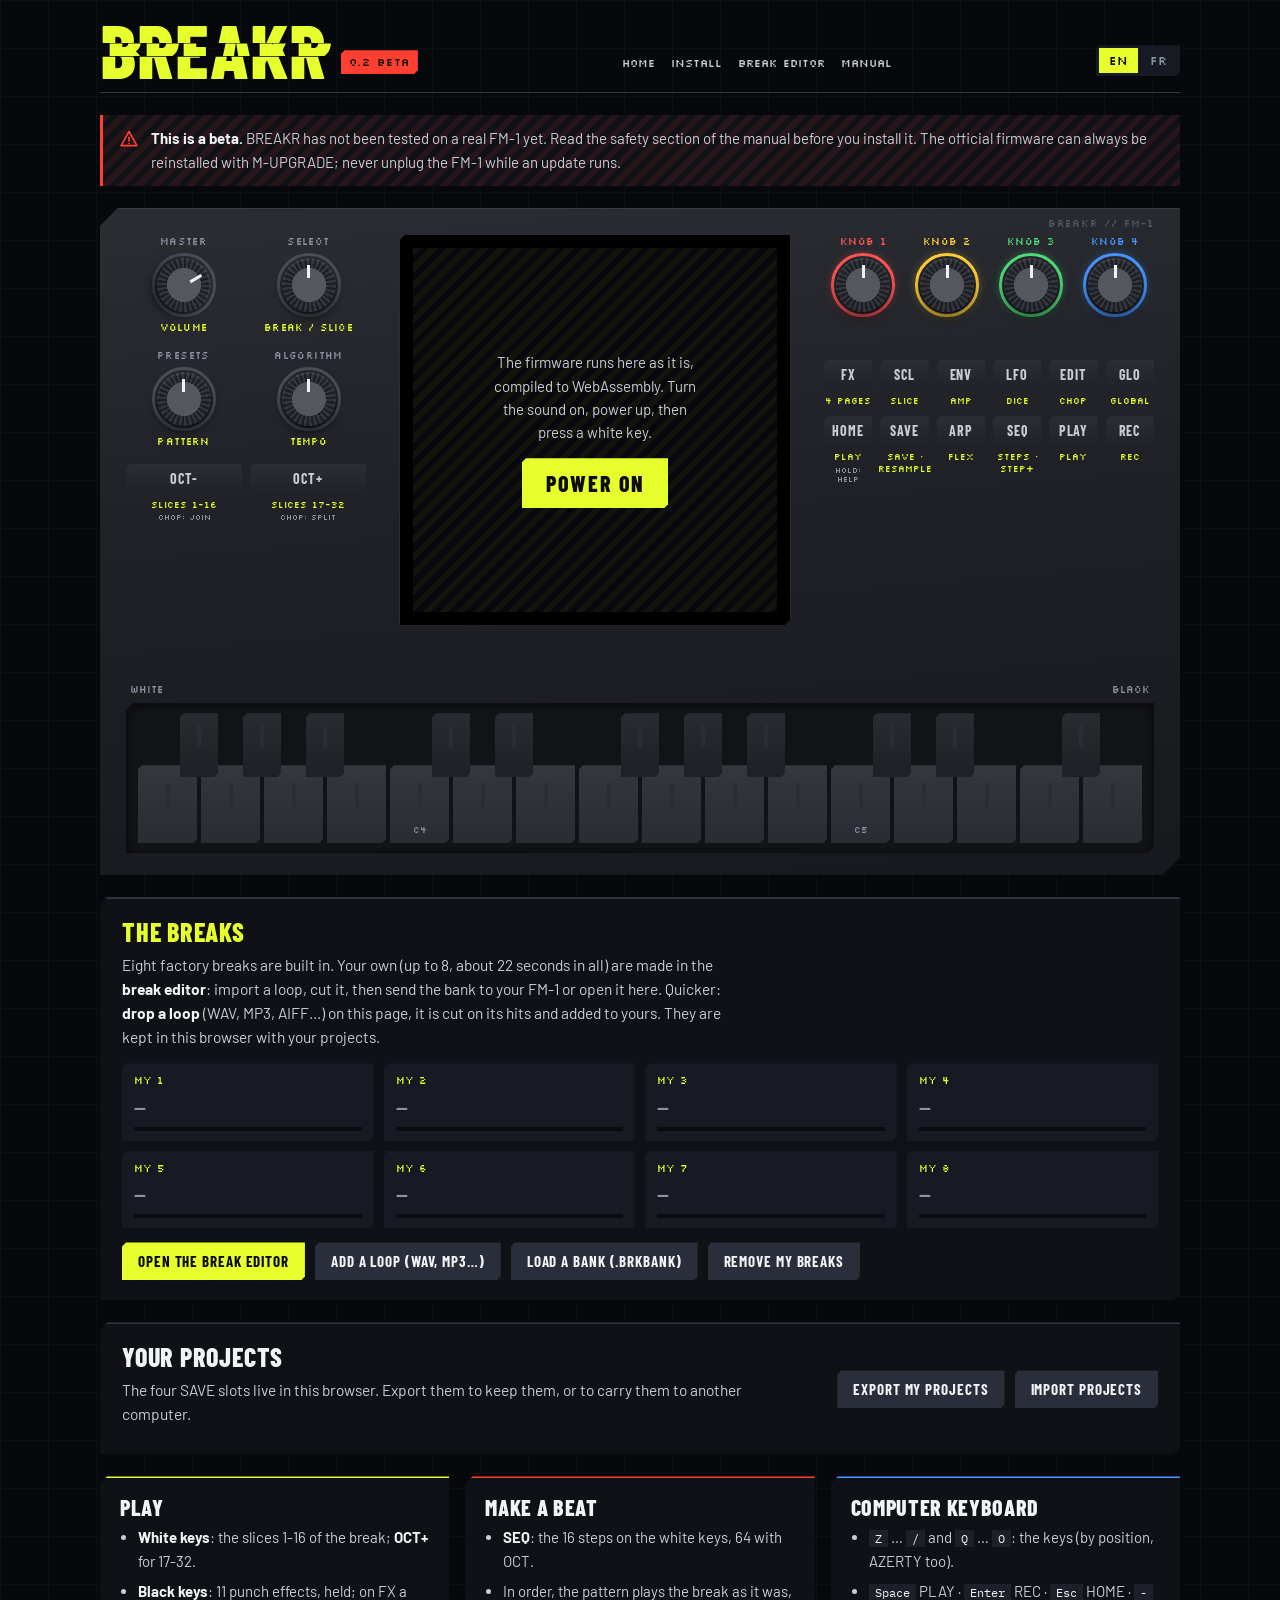
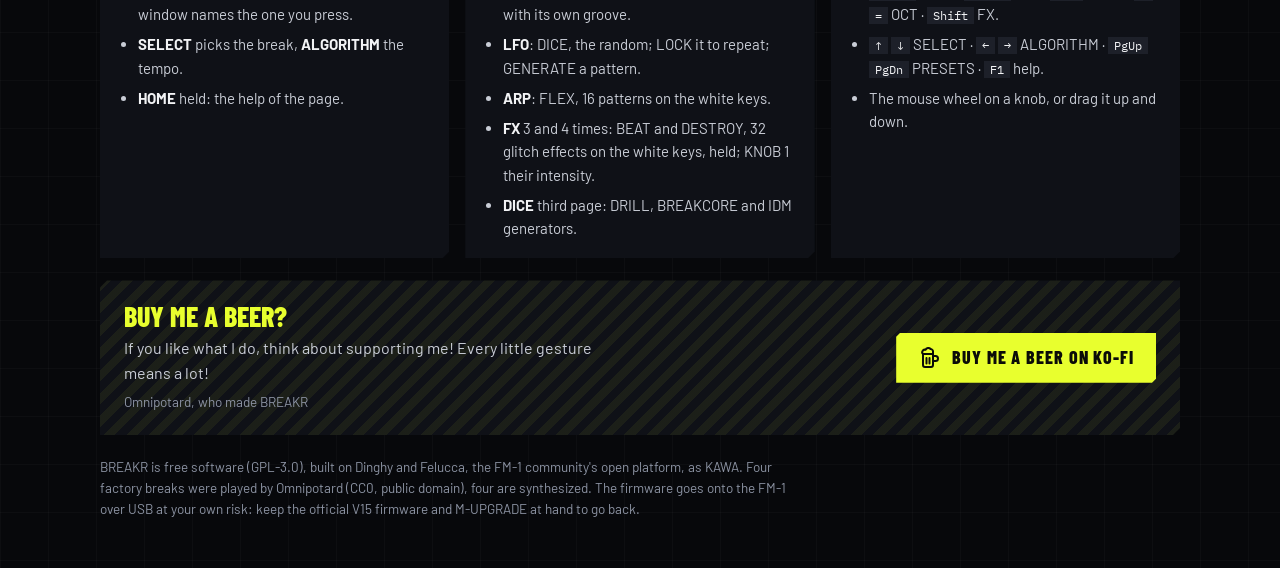
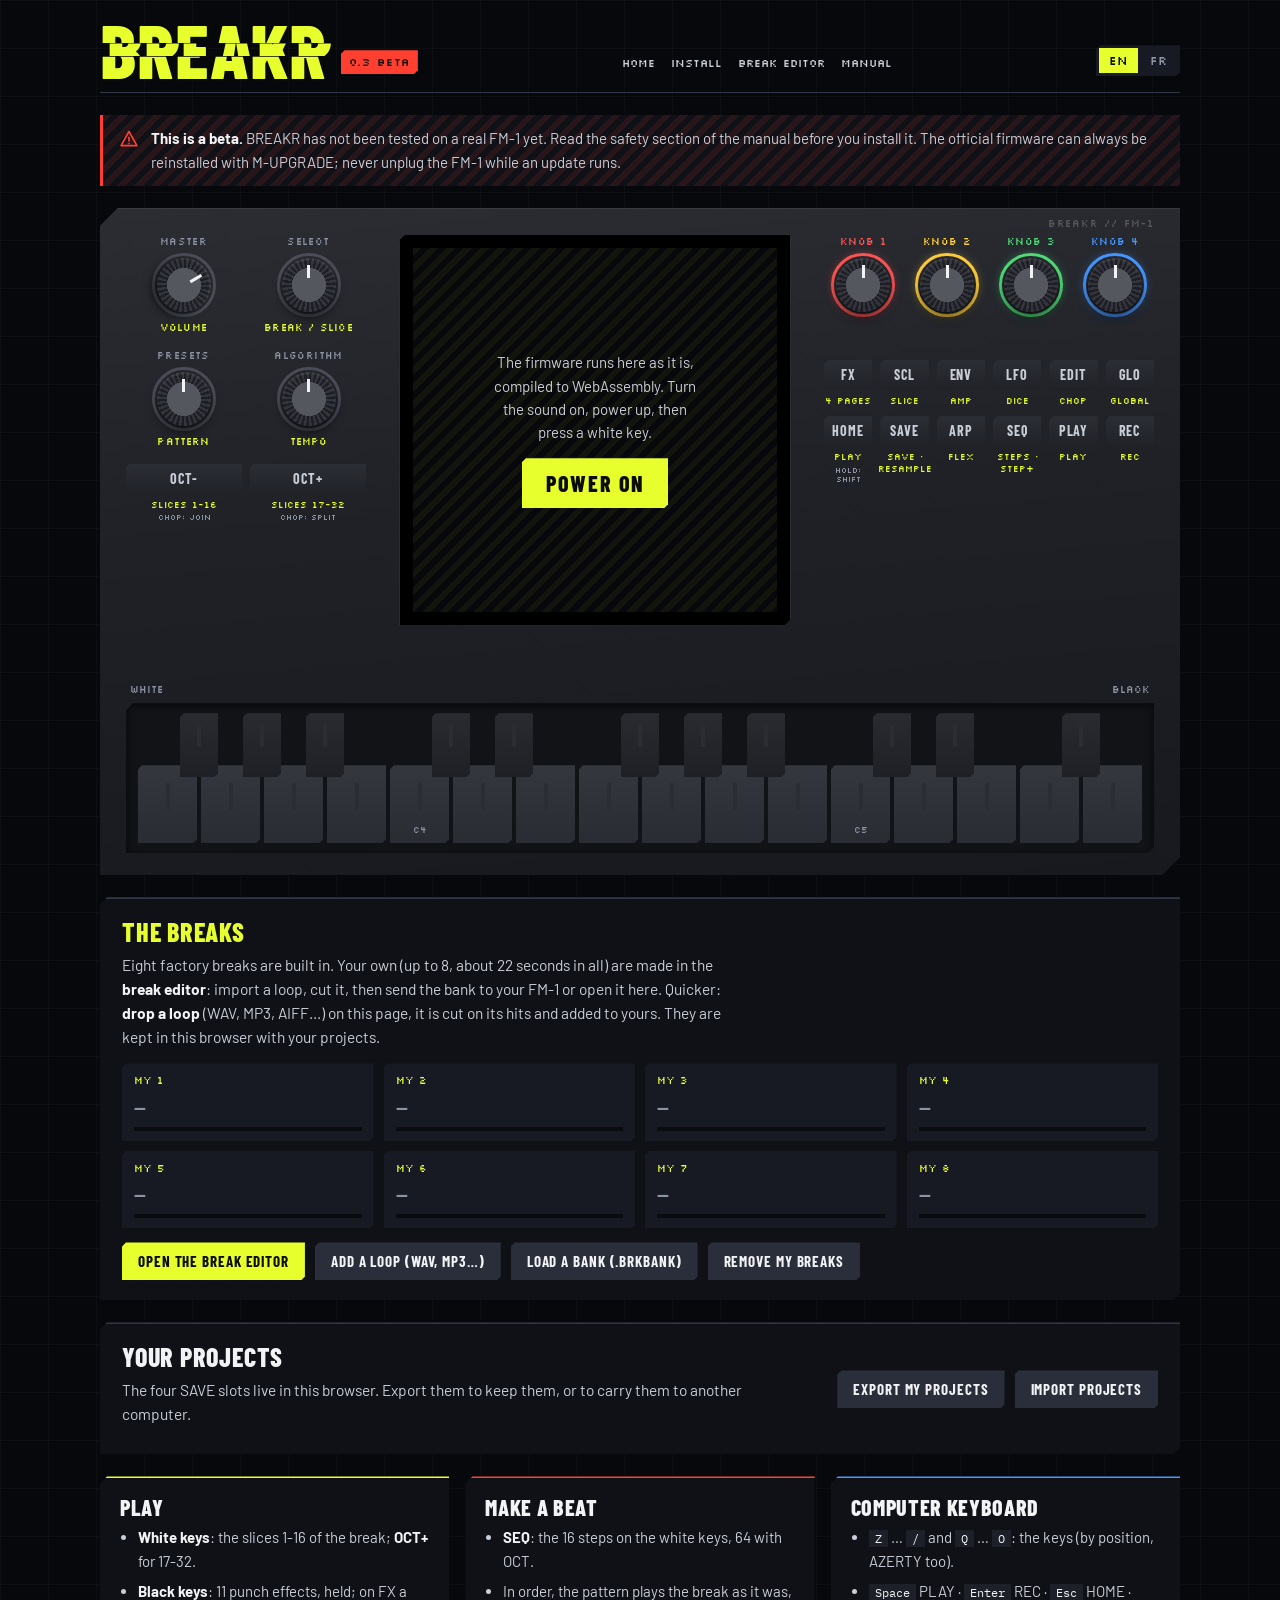
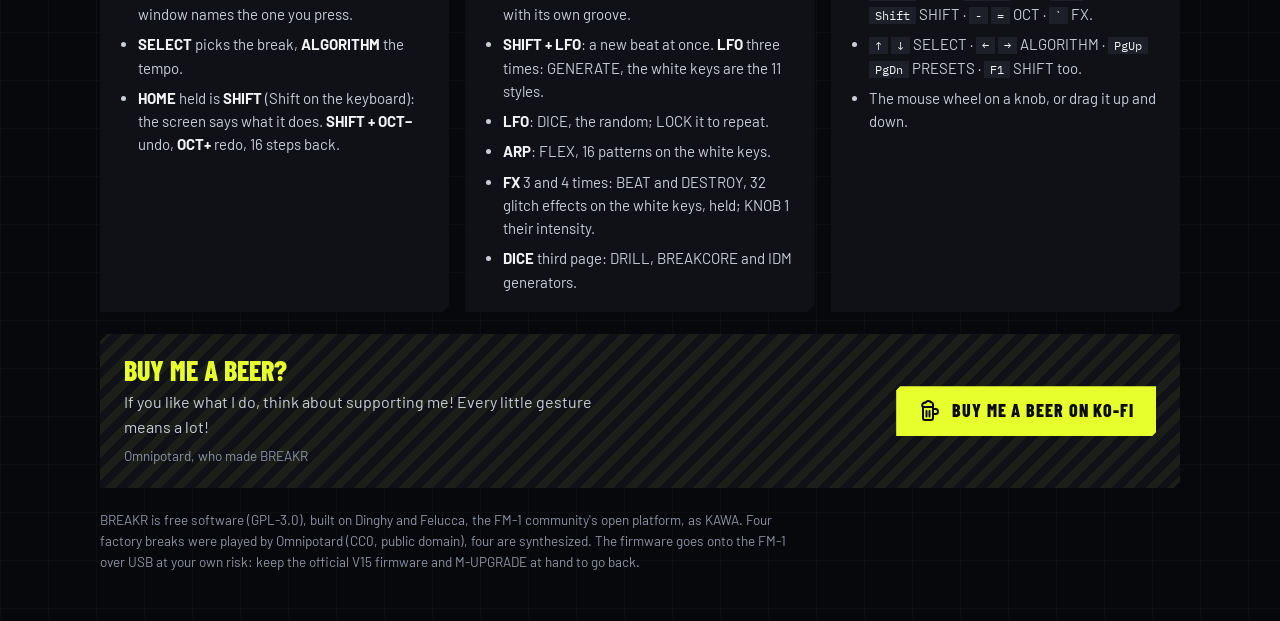
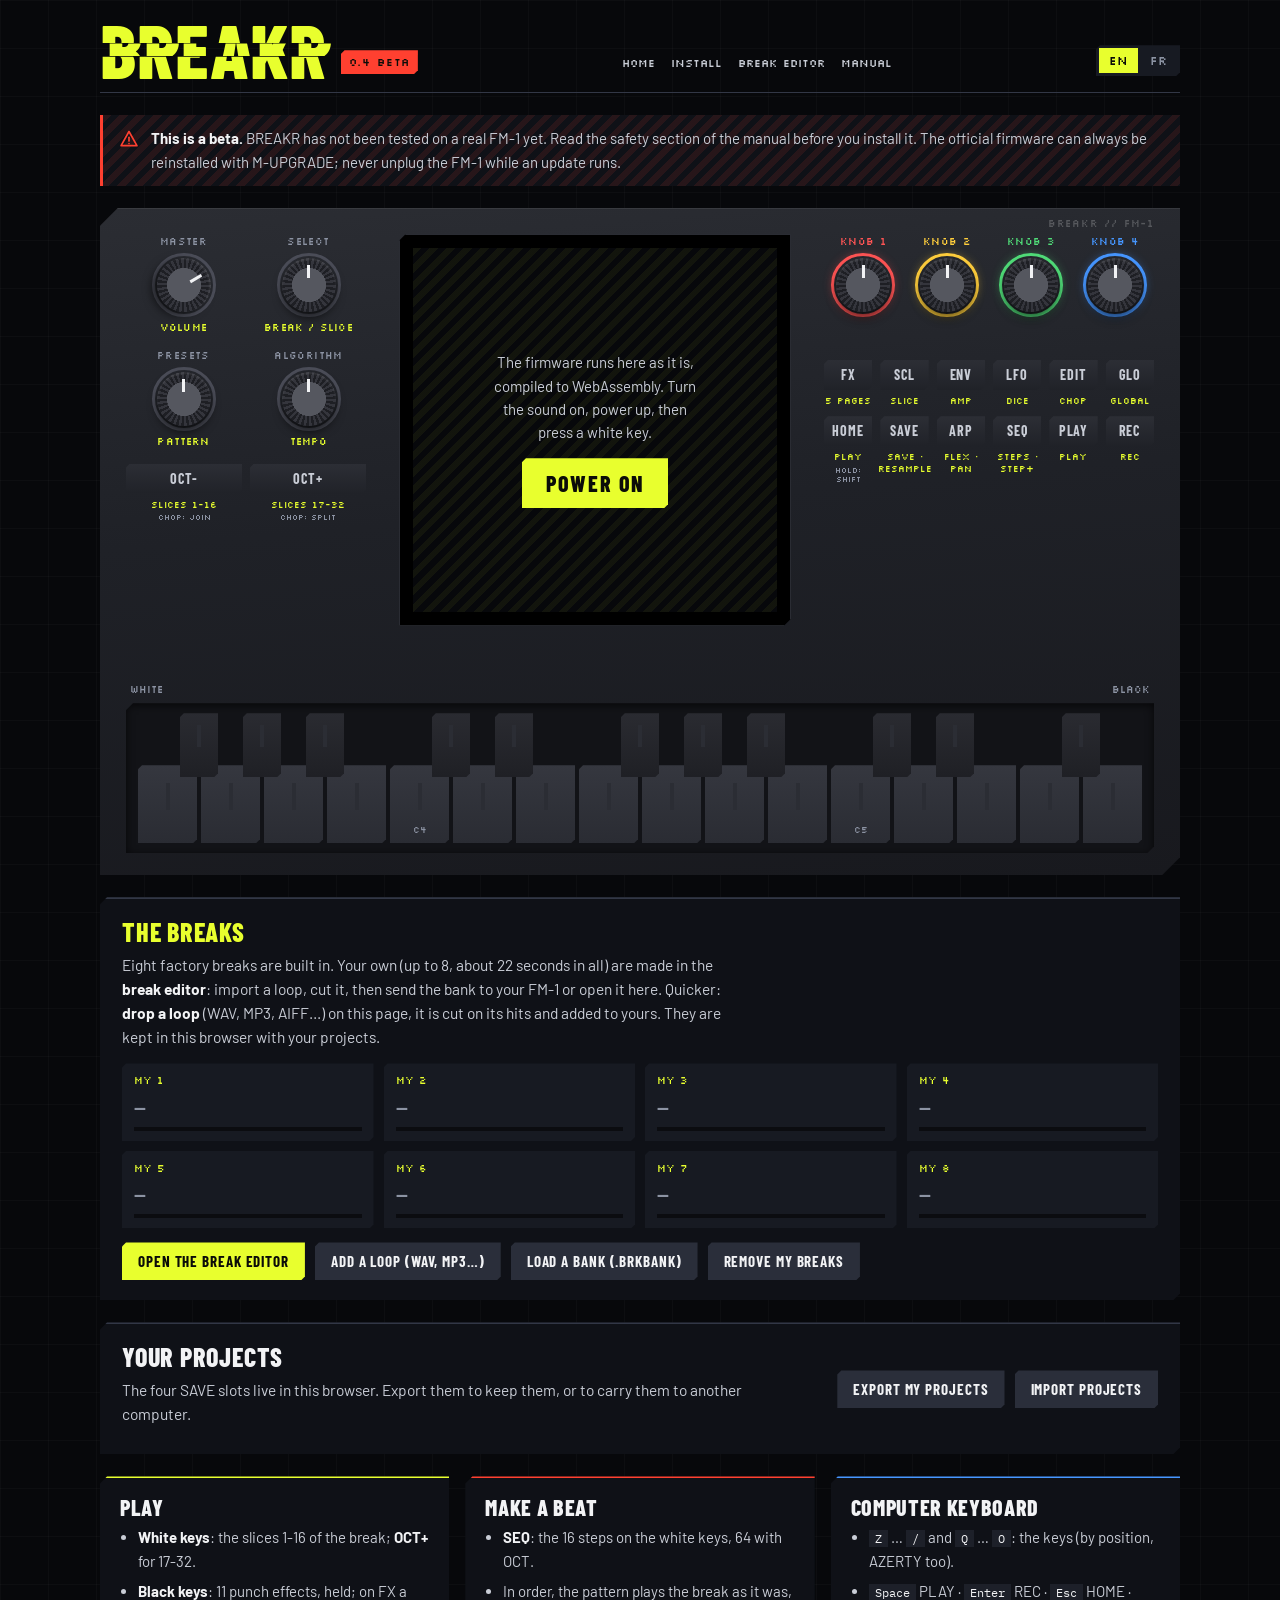
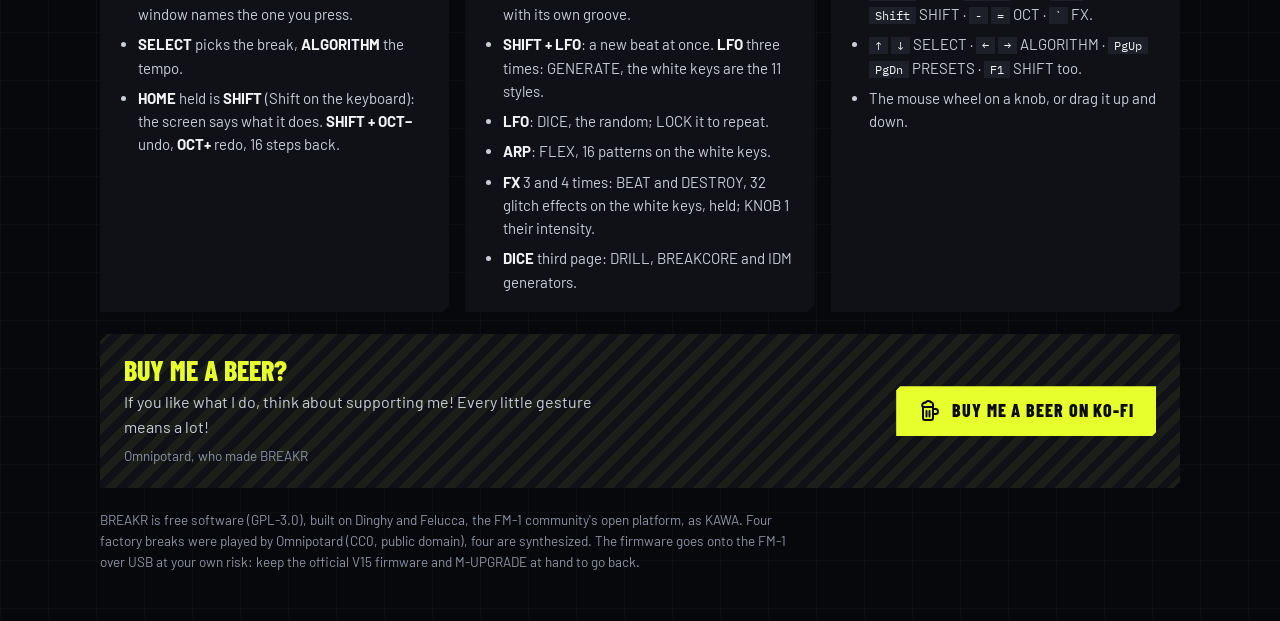
